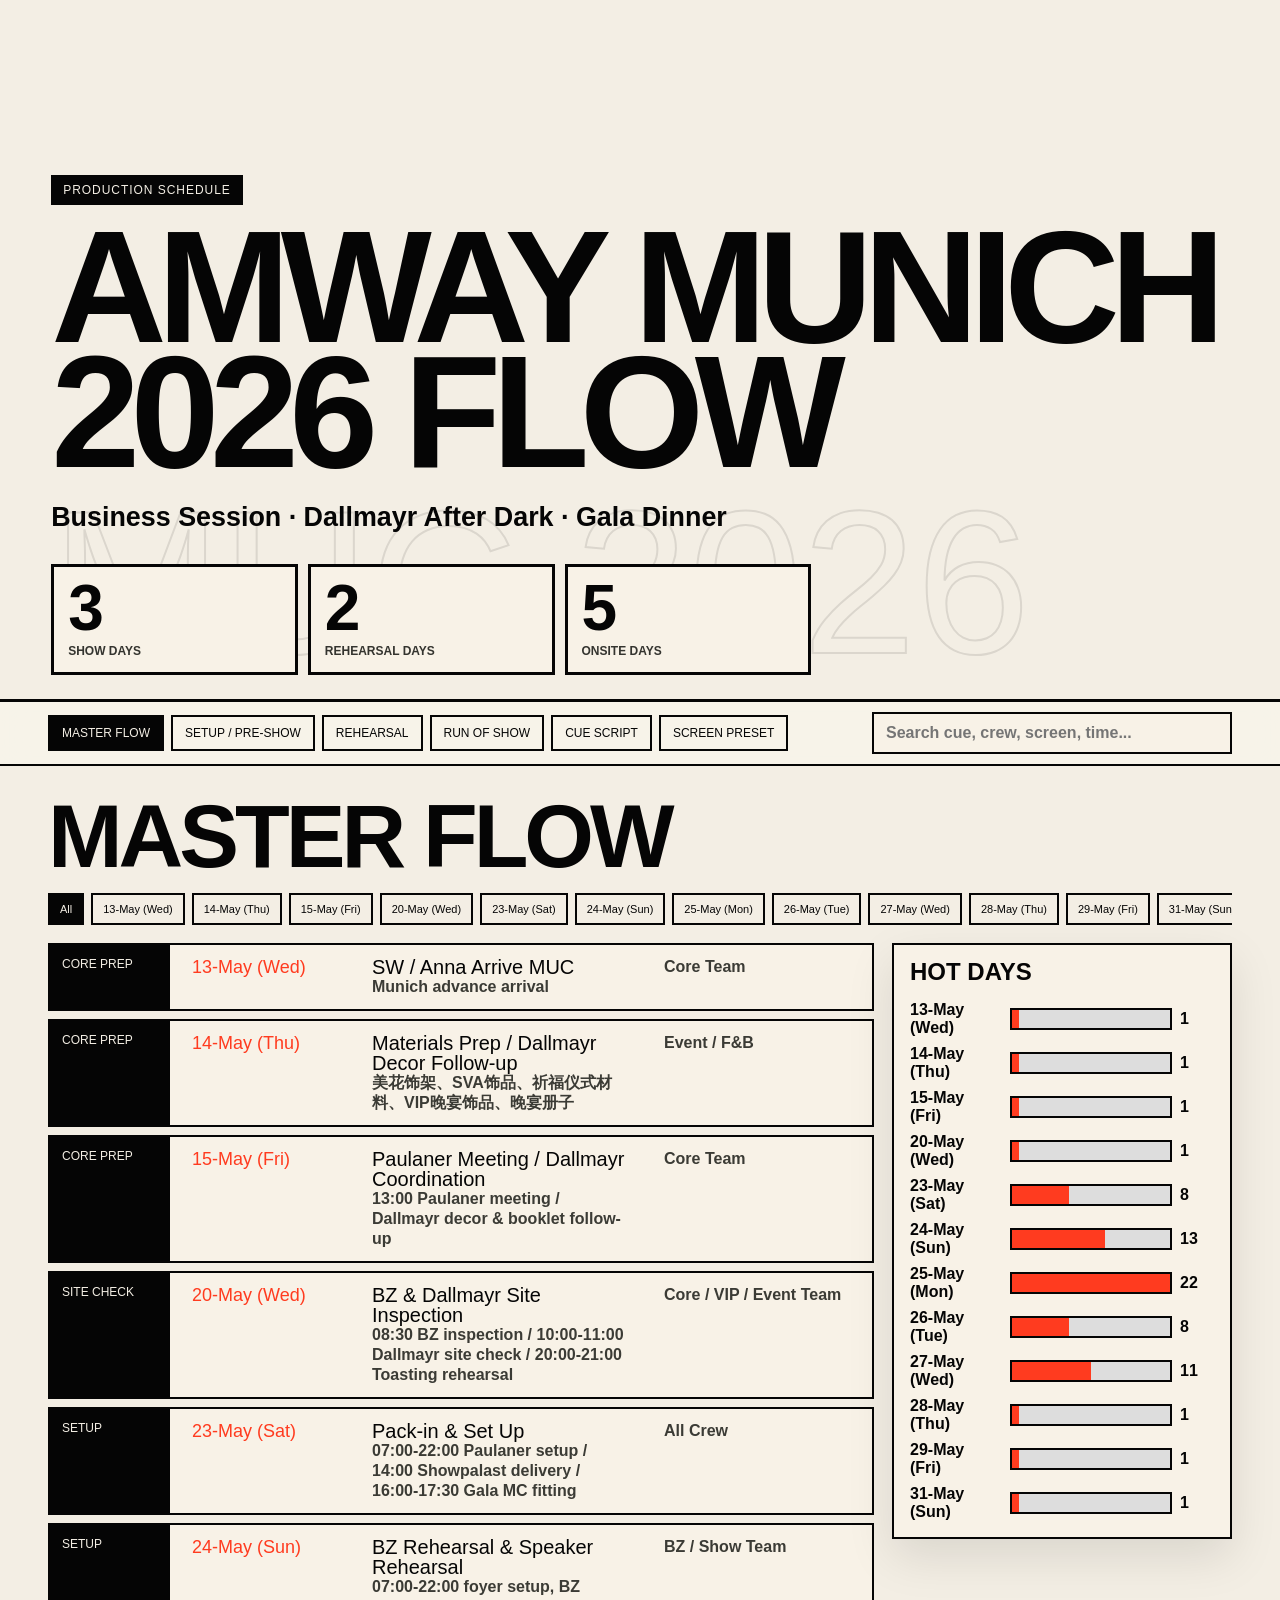
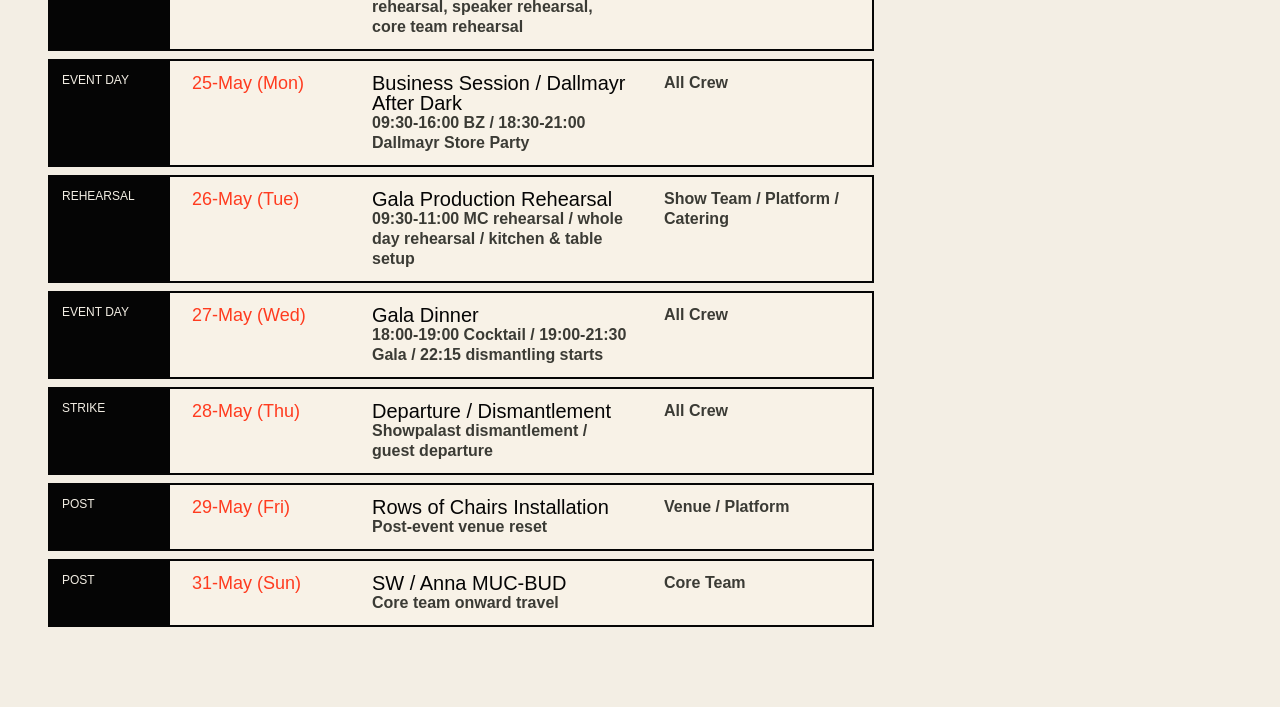
==== amway-munich-2026-flow/index.html @ 567523bf "Publish Amway Munich 2026 flow page" ====
<!doctype html>
<html lang="zh-CN">
<head>
  <meta charset="UTF-8" />
  <meta name="viewport" content="width=device-width, initial-scale=1.0" />
  <meta name="description" content="Amway Munich 2026 production flow interactive web page." />
  <title>Amway Munich 2026 | Production Flow</title>
  <style>
    :root {
      --black:#050505; --white:#f3eee4; --paper:#f8f2e7; --line:#050505;
      --acid:#c9ff1f; --red:#ff3b1f; --blue:#145cff; --cyan:#27c7ff; --orange:#e45c00;
      --green:#143d32; --grey:#34342f; --shadow:0 18px 44px rgba(5,5,5,.10);
    }
    *{box-sizing:border-box} html{scroll-behavior:smooth}
    body{margin:0;background:var(--white);color:var(--black);font-family:"Arial Black","Helvetica Neue",Arial,Helvetica,sans-serif;letter-spacing:0}
    button,input{font:inherit} button{cursor:pointer;color:inherit}
    .hero{min-height:78vh;padding:24px clamp(16px,4vw,56px);display:grid;align-items:end;background:var(--white);color:var(--black);position:relative;overflow:hidden;border-bottom:3px solid var(--black)}
    .hero:before{content:none}
    .hero:after{content:"MUC 2026";position:absolute;left:clamp(20px,4vw,58px);bottom:4vh;font-size:clamp(78px,16vw,220px);line-height:.78;color:transparent;-webkit-text-stroke:2px rgba(5,5,5,.10)}
    .hero-inner{position:relative;z-index:1;max-width:1380px;margin:0 auto;width:100%}
    .tag{display:inline-flex;background:var(--black);color:var(--white);padding:8px 12px;text-transform:uppercase;font-size:12px;letter-spacing:.08em}
    h1{margin:20px 0 16px;max-width:1280px;text-transform:uppercase;font-size:clamp(64px,12.5vw,172px);line-height:.78;letter-spacing:-.06em}
    .lead{max-width:820px;font-family:Arial,Helvetica,sans-serif;font-weight:900;font-size:clamp(17px,2.1vw,28px);line-height:1.12}
    .metric-grid{display:grid;grid-template-columns:repeat(3,minmax(0,1fr));gap:10px;margin-top:32px;max-width:760px}
    .metric{border:3px solid var(--black);padding:14px;background:var(--paper)}
    .metric b{display:block;color:var(--black);font-size:clamp(34px,5vw,64px);line-height:.86}
    .metric span{display:block;margin-top:8px;font-family:Arial,Helvetica,sans-serif;font-weight:900;font-size:12px;text-transform:uppercase;color:var(--grey)}
    .nav{position:sticky;top:0;z-index:10;background:rgba(247,244,234,.93);border-bottom:2px solid var(--black);backdrop-filter:blur(14px)}
    .nav-inner{max-width:1380px;margin:0 auto;padding:10px clamp(14px,4vw,48px);display:grid;grid-template-columns:1fr minmax(220px,360px);gap:12px;align-items:center}
    .tabs{display:flex;gap:7px;overflow-x:auto}.tab{border:2px solid var(--black);background:transparent;padding:9px 12px;text-transform:uppercase;font-size:12px;white-space:nowrap}.tab.active{background:var(--black);color:var(--white)}
    .search{border:2px solid var(--black);background:var(--paper);padding:10px 12px;width:100%;outline:0;font-family:Arial,Helvetica,sans-serif;font-weight:800}
    main{max-width:1380px;margin:0 auto;padding:34px clamp(14px,4vw,48px) 80px}
    .section{display:none;animation:rise .28s ease both}.section.active{display:block}@keyframes rise{from{opacity:0;transform:translateY(12px)}to{opacity:1;transform:none}}
    .section-head{display:block;margin-bottom:20px}
    h2{margin:0;text-transform:uppercase;font-size:clamp(42px,7vw,96px);line-height:.82;letter-spacing:-.045em}
    .note{font-family:Arial,Helvetica,sans-serif;font-weight:800;color:#35352f;line-height:1.28}
    .filters{display:flex;gap:7px;overflow-x:auto;margin:18px 0}.chip{border:2px solid var(--black);background:transparent;padding:8px 10px;font-size:11px;white-space:nowrap}.chip.active{background:var(--black);color:var(--white)}
    .split{display:grid;grid-template-columns:minmax(0,1fr) 340px;gap:18px;align-items:start}.panel{border:2px solid var(--black);background:var(--paper);box-shadow:var(--shadow);padding:16px}
    .timeline{display:grid;gap:8px}.master-row{display:grid;grid-template-columns:120px 170px minmax(0,1fr) 220px;gap:10px;align-items:stretch;border:2px solid var(--black);background:var(--paper)}
    .master-row>*{padding:12px}.type{background:var(--black);color:var(--white);text-transform:uppercase;font-size:12px}.date{font-size:18px;color:var(--red)}.title{font-size:20px;line-height:1}.body{font-family:Arial,Helvetica,sans-serif;font-weight:800;line-height:1.25;color:#3b3b35}
    .heat{display:grid;gap:8px}.heat h3,.panel h3{margin:0 0 10px;text-transform:uppercase;font-size:24px;line-height:.9}.heat-row{display:grid;grid-template-columns:92px 1fr 34px;gap:8px;align-items:center;font-family:Arial,Helvetica,sans-serif;font-weight:900}.track{height:22px;border:2px solid var(--black);background:#ddd}.fill{height:100%;background:var(--red)}.call-list{display:grid;gap:10px}.call-item{border:2px solid var(--black);background:var(--paper);padding:12px}.call-item b{display:block;color:var(--red);font-size:26px;line-height:.9}.call-item span{display:block;margin-top:6px;font-family:Arial,Helvetica,sans-serif;font-weight:900;color:#373731}
    .flow-table{border:2px solid var(--black);background:var(--paper)}.flow-row{display:grid;grid-template-columns:122px 136px 150px minmax(0,1fr) 220px;border-top:2px solid var(--black)}.flow-row:first-child{border-top:0}.flow-row>div{padding:11px;border-left:2px solid var(--black)}.flow-row>div:first-child{border-left:0}.flow-row .activity{font-size:18px;line-height:1}.flow-row .small{font-family:Arial,Helvetica,sans-serif;font-weight:800;font-size:13px;color:#3b3b35}.cat{background:#efe7d8;text-transform:uppercase;font-size:12px}
    .stream-board{display:grid;grid-template-columns:repeat(3,minmax(0,1fr));gap:14px}.stream-col{border:2px solid var(--black);background:var(--paper)}.stream-head{padding:16px;background:var(--black);color:var(--white)}.stream-head b{display:block;font-size:34px;line-height:.86;text-transform:uppercase}.stream-head span{display:inline-block;margin-top:8px;background:var(--white);color:var(--black);padding:5px 7px;font-size:11px}.run-item{padding:13px;border-top:2px solid var(--black);min-height:112px}.run-time{color:var(--red);font-size:20px}.run-title{font-size:18px;line-height:1;margin-top:4px}.run-note{font-family:Arial,Helvetica,sans-serif;font-weight:800;font-size:13px;margin-top:6px;color:#363630}.side-list{display:grid;gap:8px}.side-hit{background:var(--black);color:var(--white);padding:12px}.side-hit b{display:block;color:var(--white);font-size:18px}
    .cue-shell{display:grid;gap:18px}.cue-list{display:grid;gap:8px}.cue-line{display:grid;grid-template-columns:122px minmax(0,1.28fr) minmax(0,.9fr) minmax(0,1fr) 138px;gap:0;border:2px solid var(--black);background:var(--paper);min-height:98px}.cue-line>div{padding:12px 14px;border-left:2px solid var(--black)}.cue-line>div:first-child{border-left:0}.cue-line:hover{background:#fff8e8}.cue-time{font-size:24px;color:var(--red);line-height:1}.cue-program{font-size:22px;line-height:.96}.cue-tech{font-family:Arial,Helvetica,sans-serif;font-weight:900;font-size:15px;line-height:1.18;color:#333}.cue-chip{align-self:stretch;background:var(--black);color:var(--white);padding:10px 12px;font-size:14px;text-transform:uppercase;display:grid;align-items:center}.cue-feature{position:relative;min-height:360px;border:3px solid var(--black);background:var(--acid);overflow:hidden;padding:38px;margin-top:16px}.cue-feature:before{content:none}.cue-feature:after{content:"MUC 2026";position:absolute;left:28px;bottom:22px;font-size:clamp(82px,17vw,230px);line-height:.78;color:transparent;-webkit-text-stroke:2px rgba(255,255,255,.35)}.feature-badge{position:absolute;right:42px;top:40px;background:var(--black);color:var(--white);padding:16px 20px;font-size:20px;line-height:1.05;text-transform:uppercase;z-index:1}.feature-title{position:relative;z-index:1;max-width:780px;font-size:clamp(46px,7vw,96px);line-height:.84;text-transform:uppercase;letter-spacing:-.04em}.feature-meta{position:relative;z-index:1;margin-top:20px;display:grid;grid-template-columns:repeat(4,minmax(0,1fr));gap:8px;max-width:980px}.feature-cell{border:2px solid rgba(5,5,5,.7);background:rgba(248,242,231,.78);padding:12px;font-family:Arial,Helvetica,sans-serif;font-weight:900}.feature-cell b{display:block;font-family:Arial Black,Arial;font-size:12px;text-transform:uppercase;margin-bottom:4px}
    .screen-section{display:grid;gap:20px}.screen-layout{border:2px solid var(--black);background:var(--paper);padding:18px}.stage-map{display:grid;grid-template-columns:160px 1fr 160px;gap:14px;align-items:center}.screen-box{border:2px solid var(--black);min-height:72px;display:grid;place-items:center;text-align:center;padding:10px;font-size:15px;line-height:1;background:#e9edf2}.main-led{min-height:150px;background:#e7eef5;font-size:30px}.prompter{background:#fff2b6}.dsm-grid{display:grid;grid-template-columns:repeat(4,1fr);gap:8px;margin-top:14px}.preset-grid{display:grid;grid-template-columns:repeat(3,1fr);gap:14px}.preset-card{border:2px solid var(--black);background:var(--paper)}.preset-title{background:var(--black);color:var(--white);padding:10px;font-size:22px;text-transform:uppercase}.preset-sub{padding:9px;border-bottom:2px solid var(--black);font-family:Arial,Helvetica,sans-serif;font-weight:900}.preset-visual{padding:12px;display:grid;gap:8px}.visual-row{display:grid;grid-template-columns:1fr 1fr;gap:8px}.block{border:2px solid var(--black);min-height:62px;display:grid;place-items:center;text-align:center;padding:8px;font-size:14px}.kv{background:#10a7e8}.ppt{background:#d85a00;color:var(--white)}.video{background:#10a7e8;color:var(--black)}.pip{background:#b9ff2c}.timer{background:#31b44b;color:#fff}.notes{background:#ffc000}.screen-canvas{position:relative;aspect-ratio:16/9;border:2px solid var(--black);background:#b9ff2c;overflow:hidden;min-height:180px}.screen-canvas:before{content:"PIP BG";position:absolute;inset:0;display:grid;place-items:center;color:rgba(5,5,5,.28);font-size:42px}.screen-window{position:absolute;aspect-ratio:16/9;border:2px solid var(--black);display:grid;place-items:center;text-align:center;font-size:13px;padding:6px;z-index:1}.screen-window.left{left:8%;top:24%;width:38%}.screen-window.right{right:8%;top:24%;width:38%}.screen-window.center{left:31%;top:25%;width:38%}.dsm-mini-grid{display:grid;grid-template-columns:repeat(2,1fr);gap:8px}.dsm-mini{position:relative;aspect-ratio:16/9;border:2px solid var(--black);background:#f8f2e7;display:grid;place-items:center;text-align:center;padding:8px;font-size:13px}.dsm-mini .timer-bug{position:absolute;right:5px;top:5px;border:2px solid var(--black);background:#31b44b;color:#fff;padding:3px 5px;font-size:10px}.empty{border:2px dashed var(--black);padding:36px;text-align:center;font-family:Arial,Helvetica,sans-serif;font-weight:900}
    @media(max-width:1000px){.metric-grid,.section-head,.split,.stream-board,.preset-grid,.stage-map,.feature-meta{grid-template-columns:1fr}.nav-inner{grid-template-columns:1fr}.master-row,.flow-row,.cue-line{grid-template-columns:1fr}.master-row>*,.flow-row>div,.cue-line>div{border-left:0;border-top:2px solid var(--black)}.master-row>*:first-child,.flow-row>div:first-child,.cue-line>div:first-child{border-top:0}h1{font-size:clamp(50px,18vw,92px)}.cue-feature{min-height:520px;padding:24px}.feature-badge{position:relative;right:auto;top:auto;display:inline-block;margin-bottom:18px}}
  </style>
</head>
<body>
  <header class="hero"><div class="hero-inner"><div class="tag">Production Schedule</div><h1>Amway Munich 2026 Flow</h1><p class="lead">Business Session · Dallmayr After Dark · Gala Dinner</p><div class="metric-grid" id="metrics"></div></div></header>
  <nav class="nav"><div class="nav-inner"><div class="tabs" id="tabs"></div><input id="search" class="search" placeholder="Search cue, crew, screen, time..." /></div></nav>
  <main>
    <section id="master" class="section active"></section>
    <section id="setup" class="section"></section>
    <section id="rehearsal" class="section"></section>
    <section id="rundown" class="section"></section>
    <section id="cue" class="section"></section>
    <section id="screen" class="section"></section>
  </main>
  <script>
    const DATA = {"source": "Amway_Munich_2026_Event_Schedule.xlsx", "stats": {"masterDays": 12, "setupItems": 18, "rehearsalItems": 42, "rundownItems": 39, "cueItems": 54, "cueMinutes": 332, "timedCueItems": 13}, "dates": ["13-May (Wed)", "14-May (Thu)", "15-May (Fri)", "20-May (Wed)", "23-May (Sat)", "24-May (Sun)", "25-May (Mon)", "26-May (Tue)", "27-May (Wed)", "28-May (Thu)", "29-May (Fri)", "31-May (Sun)"], "dayLoad": {"13-May (Wed)": {"setup": 0, "rehearsal": 0, "master": 1, "total": 1}, "14-May (Thu)": {"setup": 0, "rehearsal": 0, "master": 1, "total": 1}, "15-May (Fri)": {"setup": 0, "rehearsal": 0, "master": 1, "total": 1}, "20-May (Wed)": {"setup": 0, "rehearsal": 0, "master": 1, "total": 1}, "23-May (Sat)": {"setup": 2, "rehearsal": 5, "master": 1, "total": 8}, "24-May (Sun)": {"setup": 3, "rehearsal": 9, "master": 1, "total": 13}, "25-May (Mon)": {"setup": 8, "rehearsal": 13, "master": 1, "total": 22}, "26-May (Tue)": {"setup": 1, "rehearsal": 6, "master": 1, "total": 8}, "27-May (Wed)": {"setup": 4, "rehearsal": 6, "master": 1, "total": 11}, "28-May (Thu)": {"setup": 0, "rehearsal": 0, "master": 1, "total": 1}, "29-May (Fri)": {"setup": 0, "rehearsal": 0, "master": 1, "total": 1}, "31-May (Sun)": {"setup": 0, "rehearsal": 0, "master": 1, "total": 1}}, "crewCounts": [["Show Team", 32], ["MC", 11], ["AV", 8], ["Show Caller", 8], ["All Crew", 7], ["Venue", 6], ["AVL", 6], ["Catering", 5], ["Speaker", 5], ["Video", 5], ["LX", 5], ["Core Team", 4]], "master": [{"Master Show Dates": "Core Prep", "日期 (Date)": "13-May (Wed)", "场次/任务 (Event)": "SW / Anna Arrive MUC", "团队 (Crew)": "Core Team", "场务及时间窗备注 (Ops / Time Notes)": "Munich advance arrival"}, {"Master Show Dates": "Core Prep", "日期 (Date)": "14-May (Thu)", "场次/任务 (Event)": "Materials Prep / Dallmayr Decor Follow-up", "团队 (Crew)": "Event / F&B", "场务及时间窗备注 (Ops / Time Notes)": "美花饰架、SVA饰品、祈福仪式材料、VIP晚宴饰品、晚宴册子"}, {"Master Show Dates": "Core Prep", "日期 (Date)": "15-May (Fri)", "场次/任务 (Event)": "Paulaner Meeting / Dallmayr Coordination", "团队 (Crew)": "Core Team", "场务及时间窗备注 (Ops / Time Notes)": "13:00 Paulaner meeting / Dallmayr decor & booklet follow-up"}, {"Master Show Dates": "Site Check", "日期 (Date)": "20-May (Wed)", "场次/任务 (Event)": "BZ & Dallmayr Site Inspection", "团队 (Crew)": "Core / VIP / Event Team", "场务及时间窗备注 (Ops / Time Notes)": "08:30 BZ inspection / 10:00-11:00 Dallmayr site check / 20:00-21:00 Toasting rehearsal"}, {"Master Show Dates": "Setup", "日期 (Date)": "23-May (Sat)", "场次/任务 (Event)": "Pack-in & Set Up", "团队 (Crew)": "All Crew", "场务及时间窗备注 (Ops / Time Notes)": "07:00-22:00 Paulaner setup / 14:00 Showpalast delivery / 16:00-17:30 Gala MC fitting"}, {"Master Show Dates": "Setup", "日期 (Date)": "24-May (Sun)", "场次/任务 (Event)": "BZ Rehearsal & Speaker Rehearsal", "团队 (Crew)": "BZ / Show Team", "场务及时间窗备注 (Ops / Time Notes)": "07:00-22:00 foyer setup, BZ rehearsal, speaker rehearsal, core team rehearsal"}, {"Master Show Dates": "Event Day", "日期 (Date)": "25-May (Mon)", "场次/任务 (Event)": "Business Session / Dallmayr After Dark", "团队 (Crew)": "All Crew", "场务及时间窗备注 (Ops / Time Notes)": "09:30-16:00 BZ / 18:30-21:00 Dallmayr Store Party"}, {"Master Show Dates": "Rehearsal", "日期 (Date)": "26-May (Tue)", "场次/任务 (Event)": "Gala Production Rehearsal", "团队 (Crew)": "Show Team / Platform / Catering", "场务及时间窗备注 (Ops / Time Notes)": "09:30-11:00 MC rehearsal / whole day rehearsal / kitchen & table setup"}, {"Master Show Dates": "Event Day", "日期 (Date)": "27-May (Wed)", "场次/任务 (Event)": "Gala Dinner", "团队 (Crew)": "All Crew", "场务及时间窗备注 (Ops / Time Notes)": "18:00-19:00 Cocktail / 19:00-21:30 Gala / 22:15 dismantling starts"}, {"Master Show Dates": "Strike", "日期 (Date)": "28-May (Thu)", "场次/任务 (Event)": "Departure / Dismantlement", "团队 (Crew)": "All Crew", "场务及时间窗备注 (Ops / Time Notes)": "Showpalast dismantlement / guest departure"}, {"Master Show Dates": "Post", "日期 (Date)": "29-May (Fri)", "场次/任务 (Event)": "Rows of Chairs Installation", "团队 (Crew)": "Venue / Platform", "场务及时间窗备注 (Ops / Time Notes)": "Post-event venue reset"}, {"Master Show Dates": "Post", "日期 (Date)": "31-May (Sun)", "场次/任务 (Event)": "SW / Anna MUC-BUD", "团队 (Crew)": "Core Team", "场务及时间窗备注 (Ops / Time Notes)": "Core team onward travel"}], "setup": [{"日期 (Date)": "23-May (Sat)", "时间 (Time)": "07:00-22:00", "分类 (Category)": "Install", "任务/里程碑 (Activity/Milestone)": "[BIZ] Paulaner pack-in / room & foyer setup", "涉及团队 (Crew/Target)": "Venue / Production", "备注 (Notes)": "Amway material delivery 09:00"}, {"日期 (Date)": "24-May (Sun)", "时间 (Time)": "AM", "分类 (Category)": "Tech rehearsal", "任务/里程碑 (Activity/Milestone)": "[BIZ] Business Session technical run", "涉及团队 (Crew/Target)": "AV / Show Team", "备注 (Notes)": ""}, {"日期 (Date)": "24-May (Sun)", "时间 (Time)": "15:30-21:00", "分类 (Category)": "Rehearsal", "任务/里程碑 (Activity/Milestone)": "[BIZ] Speaker rehearsal", "涉及团队 (Crew/Target)": "Speakers / MC", "备注 (Notes)": ""}, {"日期 (Date)": "24-May (Sun)", "时间 (Time)": "21:00-22:00", "分类 (Category)": "Rehearsal", "任务/里程碑 (Activity/Milestone)": "[BIZ] Amway core team rehearsal", "涉及团队 (Crew/Target)": "Core Team", "备注 (Notes)": "60 pax"}, {"日期 (Date)": "25-May (Mon)", "时间 (Time)": "07:00-08:00", "分类 (Category)": "Tech rehearsal", "任务/里程碑 (Activity/Milestone)": "[BIZ] Final technical rehearsal", "涉及团队 (Crew/Target)": "AV / Show Team", "备注 (Notes)": ""}, {"日期 (Date)": "25-May (Mon)", "时间 (Time)": "08:30-09:30", "分类 (Category)": "Onsite", "任务/里程碑 (Activity/Milestone)": "[BIZ] Guest arrival / check-in", "涉及团队 (Crew/Target)": "FOH / Transpo", "备注 (Notes)": ""}, {"日期 (Date)": "25-May (Mon)", "时间 (Time)": "09:30-16:00", "分类 (Category)": "Onsite", "任务/里程碑 (Activity/Milestone)": "[BIZ] Business Session / Beer Garden lunch / Breakout", "涉及团队 (Crew/Target)": "All Crew", "备注 (Notes)": "Main activity window"}, {"日期 (Date)": "25-May (Mon)", "时间 (Time)": "16:30", "分类 (Category)": "Turnaround", "任务/里程碑 (Activity/Milestone)": "[BIZ] Dismantlement", "涉及团队 (Crew/Target)": "Ops / Stage Tech", "备注 (Notes)": ""}, {"日期 (Date)": "25-May (Mon)", "时间 (Time)": "12:00-17:00", "分类 (Category)": "Install", "任务/里程碑 (Activity/Milestone)": "[DALLMAYR] Venue setup / AVL / decor / catering preparation", "涉及团队 (Crew/Target)": "Venue / AVL / Decor / Catering", "备注 (Notes)": "Condensed from ops rundown"}, {"日期 (Date)": "25-May (Mon)", "时间 (Time)": "18:00-18:20", "分类 (Category)": "Rehearsal", "任务/里程碑 (Activity/Milestone)": "[DALLMAYR] Speaker rehearsal / stage check", "涉及团队 (Crew/Target)": "Speaker / Stage / AVL", "备注 (Notes)": "If needed"}, {"日期 (Date)": "25-May (Mon)", "时间 (Time)": "18:30-21:00", "分类 (Category)": "Onsite", "任务/里程碑 (Activity/Milestone)": "[DALLMAYR] After Dark guest activity", "涉及团队 (Crew/Target)": "Guests / FOH / Entertainment / Catering", "备注 (Notes)": "Opening, speeches, food, interactions"}, {"日期 (Date)": "25-May (Mon)", "时间 (Time)": "21:00-23:00", "分类 (Category)": "Turnaround", "任务/里程碑 (Activity/Milestone)": "[DALLMAYR] Dismantling / cleaning", "涉及团队 (Crew/Target)": "AVL / Decoration / Venue", "备注 (Notes)": ""}, {"日期 (Date)": "23-May (Sat)", "时间 (Time)": "14:00-17:30", "分类 (Category)": "Install", "任务/里程碑 (Activity/Milestone)": "[GALA] Showpalast delivery / site check / MC fitting", "涉及团队 (Crew/Target)": "Gala / Venue / Costume", "备注 (Notes)": "Backstage entrance"}, {"日期 (Date)": "26-May (Tue)", "时间 (Time)": "09:30-21:00", "分类 (Category)": "Rehearsal", "任务/里程碑 (Activity/Milestone)": "[GALA] Production rehearsal day", "涉及团队 (Crew/Target)": "Show Team / MC / Camera", "备注 (Notes)": "MC rehearsal, Beauty Cam, show rehearsal"}, {"日期 (Date)": "27-May (Wed)", "时间 (Time)": "09:30-14:30", "分类 (Category)": "Rehearsal", "任务/里程碑 (Activity/Milestone)": "[GALA] Full rehearsal / general rehearsal", "涉及团队 (Crew/Target)": "Show Team / Platform", "备注 (Notes)": "Includes toasting rehearsal"}, {"日期 (Date)": "27-May (Wed)", "时间 (Time)": "15:30-18:00", "分类 (Category)": "Onsite", "任务/里程碑 (Activity/Milestone)": "[GALA] Crew arrival / final preparation / crew meal", "涉及团队 (Crew/Target)": "All Crew / Catering", "备注 (Notes)": ""}, {"日期 (Date)": "27-May (Wed)", "时间 (Time)": "18:00-21:30", "分类 (Category)": "Onsite", "任务/里程碑 (Activity/Milestone)": "[GALA] Gala Dinner", "涉及团队 (Crew/Target)": "All Crew", "备注 (Notes)": "Cocktail reception + dinner + main show"}, {"日期 (Date)": "27-May (Wed)", "时间 (Time)": "22:15", "分类 (Category)": "Turnaround", "任务/里程碑 (Activity/Milestone)": "[GALA] Start of dismantling", "涉及团队 (Crew/Target)": "Venue / Platform / AVL", "备注 (Notes)": ""}], "rehearsal": [{"日期 (Date)": "", "时间 (Time)": "", "批次 (Wave/Phase)": "BIZ / PAULANER - TECH CHECK & REHEARSAL", "任务/环节 (Rehearsal Activity)": "", "团队 (Crew)": "", "备注 (Notes & AC Control)": ""}, {"日期 (Date)": "23-May (Sat)", "时间 (Time)": "09:00-12:00", "批次 (Wave/Phase)": "BIZ Setup", "任务/环节 (Rehearsal Activity)": "Room technical setup ready for rehearsal", "团队 (Crew)": "AV / Lighting / Audio / Video", "备注 (Notes & AC Control)": "Pre-light, PA line check, screen signal path, FOH position"}, {"日期 (Date)": "23-May (Sat)", "时间 (Time)": "13:00-15:00", "批次 (Wave/Phase)": "BIZ Tech Check", "任务/环节 (Rehearsal Activity)": "Video / PPT / playback ingest & screen test", "团队 (Crew)": "Video / PPT / IT", "备注 (Notes & AC Control)": "Main screen, side screen, confidence monitor, playback machine"}, {"日期 (Date)": "23-May (Sat)", "时间 (Time)": "15:00-16:30", "批次 (Wave/Phase)": "BIZ Tech Check", "任务/环节 (Rehearsal Activity)": "Audio / mic / translation / comms check", "团队 (Crew)": "Audio / Interpreter / Show Caller", "备注 (Notes & AC Control)": "HH, podium, lav/back-up mic routing; interpreter feed if needed"}, {"日期 (Date)": "23-May (Sat)", "时间 (Time)": "16:30-18:00", "批次 (Wave/Phase)": "BIZ Tech Check", "任务/环节 (Rehearsal Activity)": "Camera / livefeed / DSM / recording check", "团队 (Crew)": "Camera / Vision / DSM", "备注 (Notes & AC Control)": "Camera positions, livefeed delay, DSM / timer / notes check"}, {"日期 (Date)": "23-May (Sat)", "时间 (Time)": "18:00-20:00", "批次 (Wave/Phase)": "BIZ Cue Prep", "任务/环节 (Rehearsal Activity)": "Lighting, audio and video cue pre-programming", "团队 (Crew)": "Show Caller / AV / LX / Audio", "备注 (Notes & AC Control)": "Target: 24 May can start content cue-to-cue without rebuilding tech"}, {"日期 (Date)": "24-May (Sun)", "时间 (Time)": "12:00-13:00", "批次 (Wave/Phase)": "BIZ Content Test", "任务/环节 (Rehearsal Activity)": "SCO Team - Content Test I", "团队 (Crew)": "SCO / Content / AV", "备注 (Notes & AC Control)": ""}, {"日期 (Date)": "24-May (Sun)", "时间 (Time)": "15:30-16:00", "批次 (Wave/Phase)": "BIZ Content Test", "任务/环节 (Rehearsal Activity)": "OCE Team - SVA Content Test", "团队 (Crew)": "OCE / SVA / AV", "备注 (Notes & AC Control)": ""}, {"日期 (Date)": "24-May (Sun)", "时间 (Time)": "15:30-16:30", "批次 (Wave/Phase)": "BIZ Content Test", "任务/环节 (Rehearsal Activity)": "SCO Team - Host Speech Test II", "团队 (Crew)": "SCO / Host / AV", "备注 (Notes & AC Control)": ""}, {"日期 (Date)": "24-May (Sun)", "时间 (Time)": "16:30-17:00", "批次 (Wave/Phase)": "BIZ Speaker Rehearsal", "任务/环节 (Rehearsal Activity)": "Host speech - Frances", "团队 (Crew)": "Frances / MC / Show Caller", "备注 (Notes & AC Control)": ""}, {"日期 (Date)": "24-May (Sun)", "时间 (Time)": "17:00-17:15", "批次 (Wave/Phase)": "BIZ Speaker Rehearsal", "任务/环节 (Rehearsal Activity)": "PM Session 1 - Johnson Han", "团队 (Crew)": "Speaker / MC / Show Caller", "备注 (Notes & AC Control)": ""}, {"日期 (Date)": "24-May (Sun)", "时间 (Time)": "17:15-17:30", "批次 (Wave/Phase)": "BIZ Speaker Rehearsal", "任务/环节 (Rehearsal Activity)": "PM Session 2 - Prof. Chen", "团队 (Crew)": "Speaker / MC / Show Caller", "备注 (Notes & AC Control)": ""}, {"日期 (Date)": "24-May (Sun)", "时间 (Time)": "17:30-18:00", "批次 (Wave/Phase)": "BIZ Panel Rehearsal", "任务/环节 (Rehearsal Activity)": "Panel 1 - Jeff + 黄高伟、蒋兰兰", "团队 (Crew)": "Panel 1 / Moderator / Show Caller", "备注 (Notes & AC Control)": "Dinner after rehearsal"}, {"日期 (Date)": "24-May (Sun)", "时间 (Time)": "20:30-21:00", "批次 (Wave/Phase)": "BIZ Panel Rehearsal", "任务/环节 (Rehearsal Activity)": "Panel 2 - Jenny + 张弘、施华娟", "团队 (Crew)": "Panel 2 / Moderator / Show Caller", "备注 (Notes & AC Control)": "Speakers arrive after dinner"}, {"日期 (Date)": "24-May (Sun)", "时间 (Time)": "21:00-22:00", "批次 (Wave/Phase)": "BIZ Toasting Rehearsal", "任务/环节 (Rehearsal Activity)": "Toasting Rehearsal - Amway staff x45", "团队 (Crew)": "Amway Staff / Photo Team / Stage", "备注 (Notes & AC Control)": "+ 摄影组"}, {"日期 (Date)": "25-May (Mon)", "时间 (Time)": "07:30-08:30", "批次 (Wave/Phase)": "BIZ Full Rehearsal", "任务/环节 (Rehearsal Activity)": "BZ full rehearsal", "团队 (Crew)": "All BZ Show Team", "备注 (Notes & AC Control)": ""}, {"日期 (Date)": "25-May (Mon)", "时间 (Time)": "08:30-08:45", "批次 (Wave/Phase)": "BIZ Final Check", "任务/环节 (Rehearsal Activity)": "SCO Team - Host Speech Test III", "团队 (Crew)": "SCO / Host / AV", "备注 (Notes & AC Control)": ""}, {"日期 (Date)": "", "时间 (Time)": "", "批次 (Wave/Phase)": "DALLMAYR AFTER DARK - REHEARSAL & STAGE CHECK", "任务/环节 (Rehearsal Activity)": "", "团队 (Crew)": "", "备注 (Notes & AC Control)": ""}, {"日期 (Date)": "25-May (Mon)", "时间 (Time)": "18:00-18:20", "批次 (Wave/Phase)": "Dallmayr Rehearsal", "任务/环节 (Rehearsal Activity)": "Speaker rehearsal / stage check", "团队 (Crew)": "Speaker / MC / AVL", "备注 (Notes & AC Control)": "If needed"}, {"日期 (Date)": "25-May (Mon)", "时间 (Time)": "18:00-18:20", "批次 (Wave/Phase)": "Dallmayr Artist Prep", "任务/环节 (Rehearsal Activity)": "Walking Act and Duo Stieglmeier arrival / preparation", "团队 (Crew)": "Entertainment / Stage", "备注 (Notes & AC Control)": "Back office + stage readiness"}, {"日期 (Date)": "25-May (Mon)", "时间 (Time)": "18:30-19:00", "批次 (Wave/Phase)": "Dallmayr Warm-up", "任务/环节 (Rehearsal Activity)": "Duo Stieglmeier warm-up performance on stage", "团队 (Crew)": "Entertainment / Stage", "备注 (Notes & AC Control)": "Before formal opening"}, {"日期 (Date)": "25-May (Mon)", "时间 (Time)": "18:45-18:50", "批次 (Wave/Phase)": "Dallmayr MC Check", "任务/环节 (Rehearsal Activity)": "MC welcome announcement warm-up", "团队 (Crew)": "MC / Show Caller", "备注 (Notes & AC Control)": ""}, {"日期 (Date)": "25-May (Mon)", "时间 (Time)": "19:00-19:15", "批次 (Wave/Phase)": "Dallmayr Opening Cue", "任务/环节 (Rehearsal Activity)": "Opening music, MC, CEO/SVA welcome speech cues", "团队 (Crew)": "MC / Speaker / AVL", "备注 (Notes & AC Control)": "Food stop serving during speeches"}, {"日期 (Date)": "", "时间 (Time)": "", "批次 (Wave/Phase)": "GALA / SHOWPALAST - TECH & SHOW REHEARSAL", "任务/环节 (Rehearsal Activity)": "", "团队 (Crew)": "", "备注 (Notes & AC Control)": ""}, {"日期 (Date)": "25-May (Mon)", "时间 (Time)": "13:00-15:00", "批次 (Wave/Phase)": "Gala Tech Prep", "任务/环节 (Rehearsal Activity)": "Aerial act technical preparations", "团队 (Crew)": "Artist / Rigger / PRG", "备注 (Notes & AC Control)": ""}, {"日期 (Date)": "25-May (Mon)", "时间 (Time)": "15:00-16:30", "批次 (Wave/Phase)": "Gala Production Meeting", "任务/环节 (Rehearsal Activity)": "Showrun & production meeting", "团队 (Crew)": "All technical departments", "备注 (Notes & AC Control)": "Uniplan, show calling team, artist manager"}, {"日期 (Date)": "25-May (Mon)", "时间 (Time)": "16:30-18:30", "批次 (Wave/Phase)": "Gala Tech Run", "任务/环节 (Rehearsal Activity)": "Technical run-through / cue-by-cue check", "团队 (Crew)": "Video / Sound / Light / CAM", "备注 (Notes & AC Control)": "Content, displays, stream setup, props, backline, risers"}, {"日期 (Date)": "25-May (Mon)", "时间 (Time)": "18:30-19:30", "批次 (Wave/Phase)": "Gala Kinetics", "任务/环节 (Rehearsal Activity)": "Kinetics & Sniffer preparations / rehearsals", "团队 (Crew)": "Kinetics / Video / LX", "备注 (Notes & AC Control)": ""}, {"日期 (Date)": "25-May (Mon)", "时间 (Time)": "20:30-21:30", "批次 (Wave/Phase)": "Gala Tech Rehearsal", "任务/环节 (Rehearsal Activity)": "Technical Sniffer rehearsal + Choreo check", "团队 (Crew)": "Show Team / Kinetics", "备注 (Notes & AC Control)": ""}, {"日期 (Date)": "25-May (Mon)", "时间 (Time)": "21:30-TBA", "批次 (Wave/Phase)": "Gala Programming", "任务/环节 (Rehearsal Activity)": "Light / media server / sound programming", "团队 (Crew)": "LX / Media Server / Audio", "备注 (Notes & AC Control)": "Includes mic checks"}, {"日期 (Date)": "26-May (Tue)", "时间 (Time)": "10:00-11:30", "批次 (Wave/Phase)": "Gala Rehearsal", "任务/环节 (Rehearsal Activity)": "Moderation & Toast staging / main show intro", "团队 (Crew)": "MC / Show Team", "备注 (Notes & AC Control)": ""}, {"日期 (Date)": "26-May (Tue)", "时间 (Time)": "11:30-12:30", "批次 (Wave/Phase)": "Gala Soundcheck", "任务/环节 (Rehearsal Activity)": "Twiolins, piano, choir and Robeat soundcheck", "团队 (Crew)": "Artists / Sound", "备注 (Notes & AC Control)": ""}, {"日期 (Date)": "26-May (Tue)", "时间 (Time)": "12:30-14:15", "批次 (Wave/Phase)": "Gala Rehearsal", "任务/环节 (Rehearsal Activity)": "Schwanenlied / Jenkins / Aerial bike act", "团队 (Crew)": "Artists / Dancers / Rigger", "备注 (Notes & AC Control)": ""}, {"日期 (Date)": "26-May (Tue)", "时间 (Time)": "14:15-14:45", "批次 (Wave/Phase)": "Gala Camera Rehearsal", "任务/环节 (Rehearsal Activity)": "Beauty Cam rehearsal", "团队 (Crew)": "Camera / Show Team", "备注 (Notes & AC Control)": ""}, {"日期 (Date)": "26-May (Tue)", "时间 (Time)": "14:45-19:30", "批次 (Wave/Phase)": "Gala Rehearsal", "任务/环节 (Rehearsal Activity)": "Main show music / dance / staging blocks", "团队 (Crew)": "All Show Team", "备注 (Notes & AC Control)": "Hunting theme, circle show, Bohemian Rhapsody, This Is Me"}, {"日期 (Date)": "26-May (Tue)", "时间 (Time)": "20:00-21:00", "批次 (Wave/Phase)": "Gala Rehearsal", "任务/环节 (Rehearsal Activity)": "Butterflies with artists and moderation", "团队 (Crew)": "Artists / MC / Sniffer / Choir", "备注 (Notes & AC Control)": ""}, {"日期 (Date)": "27-May (Wed)", "时间 (Time)": "09:30-11:30", "批次 (Wave/Phase)": "Gala Soundcheck", "任务/环节 (Rehearsal Activity)": "Dinner show acts soundcheck / Sniffer preparation", "团队 (Crew)": "Artists / Sound / LX", "备注 (Notes & AC Control)": ""}, {"日期 (Date)": "27-May (Wed)", "时间 (Time)": "11:30-12:45", "批次 (Wave/Phase)": "Gala Rehearsal", "任务/环节 (Rehearsal Activity)": "Opening show / entrance / toasting / bows", "团队 (Crew)": "All Show Team / Dallmayr Waitresses", "备注 (Notes & AC Control)": ""}, {"日期 (Date)": "27-May (Wed)", "时间 (Time)": "12:45-14:30", "批次 (Wave/Phase)": "Gala General Rehearsal", "任务/环节 (Rehearsal Activity)": "General rehearsal main show", "团队 (Crew)": "All Show Team", "备注 (Notes & AC Control)": ""}, {"日期 (Date)": "27-May (Wed)", "时间 (Time)": "14:30-15:30", "批次 (Wave/Phase)": "Gala Rehearsal", "任务/环节 (Rehearsal Activity)": "Dinner show run-through", "团队 (Crew)": "All Show Team / Catering", "备注 (Notes & AC Control)": ""}, {"日期 (Date)": "27-May (Wed)", "时间 (Time)": "16:00-17:00", "批次 (Wave/Phase)": "Gala Amway Rehearsal", "任务/环节 (Rehearsal Activity)": "Amway staff rehearsal / announcements / cameras", "团队 (Crew)": "Amway Staff / Happy Girls / Translators", "备注 (Notes & AC Control)": ""}, {"日期 (Date)": "27-May (Wed)", "时间 (Time)": "17:15-17:45", "批次 (Wave/Phase)": "Gala Final Tech Check", "任务/环节 (Rehearsal Activity)": "Sniffer preparation + light and video check", "团队 (Crew)": "Video / LX / Kinetics", "备注 (Notes & AC Control)": ""}], "rundown": [{"模块 (Stream)": "", "时间 (Time)": "", "事项/环节 (Run of Show)": "BIZ", "涉及团队 (Crew/Target)": "", "备注 (Notes)": "", "Stream Date": "Flow"}, {"模块 (Stream)": "Biz", "时间 (Time)": "09:30 - 09:32", "事项/环节 (Run of Show)": "启幕影片", "涉及团队 (Crew/Target)": "Show Team", "备注 (Notes)": "2 min", "Stream Date": "25 May · Paulaner"}, {"模块 (Stream)": "Biz", "时间 (Time)": "09:32 - 09:35", "事项/环节 (Run of Show)": "主持人开场及介绍嘉宾", "涉及团队 (Crew/Target)": "MC", "备注 (Notes)": "3 min", "Stream Date": "25 May · Paulaner"}, {"模块 (Stream)": "Biz", "时间 (Time)": "09:35 - 09:50", "事项/环节 (Run of Show)": "主旨报告", "涉及团队 (Crew/Target)": "余总", "备注 (Notes)": "15 min", "Stream Date": "25 May · Paulaner"}, {"模块 (Stream)": "Biz", "时间 (Time)": "09:50 - 09:58", "事项/环节 (Run of Show)": "美花社群影片", "涉及团队 (Crew/Target)": "Show Team", "备注 (Notes)": "8 min", "Stream Date": "25 May · Paulaner"}, {"模块 (Stream)": "Biz", "时间 (Time)": "09:58 - 10:43", "事项/环节 (Run of Show)": "专题一：社群的力量-美花社群模式如何进人、留人和发展人？", "涉及团队 (Crew/Target)": "聂总+黄高伟，蒋兰兰", "备注 (Notes)": "45 min", "Stream Date": "25 May · Paulaner"}, {"模块 (Stream)": "Biz", "时间 (Time)": "10:43 - 10:45", "事项/环节 (Run of Show)": "研讨会宣传影片(PY25/26 D/I Lisbon)", "涉及团队 (Crew/Target)": "Show Team", "备注 (Notes)": "2 min", "Stream Date": "25 May · Paulaner"}, {"模块 (Stream)": "Biz", "时间 (Time)": "10:45 - 11:30", "事项/环节 (Run of Show)": "专题二：解决方案的力量-全面美好生活解决方案融入社群", "涉及团队 (Crew/Target)": "翟总+张弘，施华娟", "备注 (Notes)": "45 min", "Stream Date": "25 May · Paulaner"}, {"模块 (Stream)": "Biz", "时间 (Time)": "11:30 - 11:45", "事项/环节 (Run of Show)": "史提夫主席演讲 （同传）", "涉及团队 (Crew/Target)": "史提夫主席", "备注 (Notes)": "15 min", "Stream Date": "25 May · Paulaner"}, {"模块 (Stream)": "Biz", "时间 (Time)": "11:45 - 11:55", "事项/环节 (Run of Show)": "啤酒节开桶祝酒仪式", "涉及团队 (Crew/Target)": "前排嘉宾上台", "备注 (Notes)": "10 min", "Stream Date": "25 May · Paulaner"}, {"模块 (Stream)": "Biz", "时间 (Time)": "11:55 - 12:00", "事项/环节 (Run of Show)": "主持人结束语", "涉及团队 (Crew/Target)": "Show Team", "备注 (Notes)": "5 min", "Stream Date": "25 May · Paulaner"}, {"模块 (Stream)": "Biz", "时间 (Time)": "12:00 - 13:30", "事项/环节 (Run of Show)": "啤酒花园午餐", "涉及团队 (Crew/Target)": "Show Team", "备注 (Notes)": "90 min", "Stream Date": "25 May · Paulaner"}, {"模块 (Stream)": "Biz", "时间 (Time)": "13:30 - 14:15", "事项/环节 (Run of Show)": "抗衰平台-专题讲座", "涉及团队 (Crew/Target)": "Johnson Han", "备注 (Notes)": "45 min", "Stream Date": "25 May · Paulaner"}, {"模块 (Stream)": "Biz", "时间 (Time)": "14:15 - 15:30", "事项/环节 (Run of Show)": "德国历史及艺术讲座", "涉及团队 (Crew/Target)": "德国慕尼黑大学艺术史博士 / 陈钢林", "备注 (Notes)": "75 min", "Stream Date": "25 May · Paulaner"}, {"模块 (Stream)": "后勤 (Logistics)", "时间 (Time)": "15:30 - 16:00", "事项/环节 (Run of Show)": "Group check out / BZ close", "涉及团队 (Crew/Target)": "Guests / Transpo", "备注 (Notes)": "Source: master schedule", "Stream Date": "Logistics"}, {"模块 (Stream)": "", "时间 (Time)": "", "事项/环节 (Run of Show)": "DALLMAYR", "涉及团队 (Crew/Target)": "", "备注 (Notes)": "", "Stream Date": "Flow"}, {"模块 (Stream)": "Dallmayr", "时间 (Time)": "18:30 - 19:00", "事项/环节 (Run of Show)": "客人陆续抵达 Guest Arrival", "涉及团队 (Crew/Target)": "Show Team", "备注 (Notes)": "30 min", "Stream Date": "25 May · Dallmayr After Dark"}, {"模块 (Stream)": "Dallmayr", "时间 (Time)": "18:50 - 19:00", "事项/环节 (Run of Show)": "SVA Arrive & Mingle & Photo moments", "涉及团队 (Crew/Target)": "Show Team", "备注 (Notes)": "10 min", "Stream Date": "25 May · Dallmayr After Dark"}, {"模块 (Stream)": "Dallmayr", "时间 (Time)": "19:00 - 19:03", "事项/环节 (Run of Show)": "开场演出 Opening music performance", "涉及团队 (Crew/Target)": "Show Team", "备注 (Notes)": "3 min", "Stream Date": "25 May · Dallmayr After Dark"}, {"模块 (Stream)": "Dallmayr", "时间 (Time)": "19:03 - 19:05", "事项/环节 (Run of Show)": "开场 MC openning", "涉及团队 (Crew/Target)": "Karen Tian", "备注 (Notes)": "2 min", "Stream Date": "25 May · Dallmayr After Dark"}, {"模块 (Stream)": "Dallmayr", "时间 (Time)": "19:05 - 19:08", "事项/环节 (Run of Show)": "管理层致欢迎词 Welcome Speech By Frances", "涉及团队 (Crew/Target)": "Frances", "备注 (Notes)": "3 min", "Stream Date": "25 May · Dallmayr After Dark"}, {"模块 (Stream)": "Dallmayr", "时间 (Time)": "19:08 - 19:13", "事项/环节 (Run of Show)": "管理层致欢迎词 Welcome Speech By SVA", "涉及团队 (Crew/Target)": "SVA", "备注 (Notes)": "5 min", "Stream Date": "25 May · Dallmayr After Dark"}, {"模块 (Stream)": "Dallmayr", "时间 (Time)": "19:08 - 20:58", "事项/环节 (Run of Show)": "享受派对时间Enjoy store food and Interactions / 包含音乐、魔术、拍照互动 / Including: Live Music, Close-up Magic、Pho Opps / 主持人穿插介绍", "涉及团队 (Crew/Target)": "表演艺人 / Karen Tian", "备注 (Notes)": "110 min", "Stream Date": "25 May · Dallmayr After Dark"}, {"模块 (Stream)": "Dallmayr", "时间 (Time)": "20:58 - 20:58", "事项/环节 (Run of Show)": "返程 Departure", "涉及团队 (Crew/Target)": "Show Team", "备注 (Notes)": "min", "Stream Date": "25 May · Dallmayr After Dark"}, {"模块 (Stream)": "", "时间 (Time)": "", "事项/环节 (Run of Show)": "GALA", "涉及团队 (Crew/Target)": "", "备注 (Notes)": "", "Stream Date": "Flow"}, {"模块 (Stream)": "Gala", "时间 (Time)": "18:00 - 19:00", "事项/环节 (Run of Show)": "Cocktail Reception", "涉及团队 (Crew/Target)": "Show Team", "备注 (Notes)": "60 min", "Stream Date": "27 May · Showpalast"}, {"模块 (Stream)": "Gala", "时间 (Time)": "19:00 - 19:04", "事项/环节 (Run of Show)": "Opening show", "涉及团队 (Crew/Target)": "Show Team", "备注 (Notes)": "4 min", "Stream Date": "27 May · Showpalast"}, {"模块 (Stream)": "Gala", "时间 (Time)": "19:04 - 19:10", "事项/环节 (Run of Show)": "MC opening & Head table guest's welcome", "涉及团队 (Crew/Target)": "Show Team", "备注 (Notes)": "6 min", "Stream Date": "27 May · Showpalast"}, {"模块 (Stream)": "Gala", "时间 (Time)": "19:10 - 19:15", "事项/环节 (Run of Show)": "Official Speech by Dr. Christian Scharpf    Head of Munich’s Department of Labor and Economic Development 慕尼黑劳动与经济发展局局长", "涉及团队 (Crew/Target)": "Show Team", "备注 (Notes)": "5 min  (Incl. Translation) min", "Stream Date": "27 May · Showpalast"}, {"模块 (Stream)": "Gala", "时间 (Time)": "19:15 - 19:20", "事项/环节 (Run of Show)": "Speech by Jon Voskuil Managing Director of Amway ESAN 安利（欧洲、南非及澳洲新西兰）总经理", "涉及团队 (Crew/Target)": "Show Team", "备注 (Notes)": "5 min  (Incl. Translation) min", "Stream Date": "27 May · Showpalast"}, {"模块 (Stream)": "Gala", "时间 (Time)": "19:20 - 19:30", "事项/环节 (Run of Show)": "Speech by Frances Yu President of Amway China 安利（中国）总裁", "涉及团队 (Crew/Target)": "Show Team", "备注 (Notes)": "10 min", "Stream Date": "27 May · Showpalast"}, {"模块 (Stream)": "Gala", "时间 (Time)": "19:30 - 19:32", "事项/环节 (Run of Show)": "Gift Exchange-  Frances Yu & Dr. Christian Scharpf", "涉及团队 (Crew/Target)": "Show Team", "备注 (Notes)": "2 min", "Stream Date": "27 May · Showpalast"}, {"模块 (Stream)": "Gala", "时间 (Time)": "19:32 - 19:35", "事项/环节 (Run of Show)": "Toasting  （Head table guests get on stage）", "涉及团队 (Crew/Target)": "Show Team", "备注 (Notes)": "3 min", "Stream Date": "27 May · Showpalast"}, {"模块 (Stream)": "Gala", "时间 (Time)": "19:35 - 19:45", "事项/环节 (Run of Show)": "Dinner - 1st Course", "涉及团队 (Crew/Target)": "Show Team", "备注 (Notes)": "10 min", "Stream Date": "27 May · Showpalast"}, {"模块 (Stream)": "Gala", "时间 (Time)": "19:45 - 20:35", "事项/环节 (Run of Show)": "Dinner - Main Course", "涉及团队 (Crew/Target)": "Show Team", "备注 (Notes)": "50 min", "Stream Date": "27 May · Showpalast"}, {"模块 (Stream)": "Gala", "时间 (Time)": "20:35 - 21:00", "事项/环节 (Run of Show)": "Dinner - Dessert", "涉及团队 (Crew/Target)": "Show Team", "备注 (Notes)": "25 min", "Stream Date": "27 May · Showpalast"}, {"模块 (Stream)": "Gala", "时间 (Time)": "21:00 - 21:14", "事项/环节 (Run of Show)": "MC introduce Main Show", "涉及团队 (Crew/Target)": "Show Team", "备注 (Notes)": "14 min", "Stream Date": "27 May · Showpalast"}, {"模块 (Stream)": "Gala", "时间 (Time)": "21:14 - 21:39", "事项/环节 (Run of Show)": "Main Show", "涉及团队 (Crew/Target)": "Show Team", "备注 (Notes)": "25 min", "Stream Date": "27 May · Showpalast"}, {"模块 (Stream)": "Gala", "时间 (Time)": "21:39 - 21:55", "事项/环节 (Run of Show)": "Guest Departure", "涉及团队 (Crew/Target)": "Show Team", "备注 (Notes)": "16 min", "Stream Date": "27 May · Showpalast"}], "cue": [{"1": "2", "Time": "08:30", "Duration": "60", "Program Content": "Door open / Guest arrival", "Respond": "", "Speaker": "", "Audio": "BGM", "E2 Preset": "Preset 1", "Ultra wide\n  Main Screen": "KV", "Side Screen": "KV", "Delay Screen": "KV", "DSM Preset": "DSM Preset 1", "Large Notes\nPrompter": "", "Lighting": "LX - walk in 2 presets", "Importance": "normal", "Standby": "Show caller watch"}, {"1": "3", "Time": "", "Duration": "", "Program Content": "MC Stand by VO 10mins, 5mins, 2mins", "Respond": "MC", "Speaker": "MC", "Audio": "HH 01 - MC VO", "E2 Preset": "Preset 1", "Ultra wide\n  Main Screen": "Housekeeping loop", "Side Screen": "Housekeeping loop", "Delay Screen": "KV", "DSM Preset": "DSM Preset 1", "Large Notes\nPrompter": "", "Lighting": "LX - walk in 2 presets", "Importance": "standby", "Standby": "MC"}, {"1": "4", "Time": "", "Duration": "2", "Program Content": "VT01 - Code of Conduct / 行为规范影片", "Respond": "AV", "Speaker": "", "Audio": "Audio VT", "E2 Preset": "Preset 1", "Ultra wide\n  Main Screen": "VT01 - Code of Conduct", "Side Screen": "KV", "Delay Screen": "VT01 - Code of Conduct", "DSM Preset": "DSM Preset 3", "Large Notes\nPrompter": "", "Lighting": "LX - walk in 2 presets", "Importance": "normal", "Standby": "VT playback"}, {"1": "5", "Time": "09:30", "Duration": "2", "Program Content": "VT02 - Opening Video / 启幕影片", "Respond": "AV", "Speaker": "", "Audio": "Audio VT", "E2 Preset": "Preset 1", "Ultra wide\n  Main Screen": "VT02 - Opening", "Side Screen": "KV", "Delay Screen": "VT02 - Opening", "DSM Preset": "DSM Preset 3", "Large Notes\nPrompter": "", "Lighting": "LX - Opening", "Importance": "hero", "Standby": "VT playback"}, {"1": "6", "Time": "", "Duration": "", "Program Content": "MC goes on stage", "Respond": "MC", "Speaker": "", "Audio": "HH 01 - Emcee", "E2 Preset": "Preset 1", "Ultra wide\n  Main Screen": "KV", "Side Screen": "KV", "Delay Screen": "KV", "DSM Preset": "DSM Preset 1", "Large Notes\nPrompter": "", "Lighting": "LX - stage", "Importance": "standby", "Standby": "MC"}, {"1": "7", "Time": "09:32", "Duration": "3", "Program Content": "MC opening & guest introduction / 主持人开场及介绍嘉宾", "Respond": "MC", "Speaker": "MC", "Audio": "HH 01 - Emcee", "E2 Preset": "Preset 3", "Ultra wide\n  Main Screen": "KV", "Side Screen": "LiveFeed", "Delay Screen": "KV", "DSM Preset": "DSM Preset 1", "Large Notes\nPrompter": "", "Lighting": "LX - stage", "Importance": "hero", "Standby": "MC"}, {"1": "8", "Time": "", "Duration": "", "Program Content": "VIP Announcement / VIP guests stand & greet audience", "Respond": "MC", "Speaker": "MC", "Audio": "HH 01 - Emcee", "E2 Preset": "Preset 5", "Ultra wide\n  Main Screen": "IMAG Camera PIP", "Side Screen": "LiveFeed", "Delay Screen": "LiveFeed", "DSM Preset": "DSM Preset 4", "Large Notes\nPrompter": "VIP Announcement Notes", "Lighting": "LX - VIP", "Importance": "hero", "Standby": "MC · VIP line-up"}, {"1": "9", "Time": "", "Duration": "", "Program Content": "Camera capture VIP area / IMAG close-up", "Respond": "Camera", "Speaker": "VIP guests", "Audio": "Audio - VIP / HH 01", "E2 Preset": "Preset 5", "Ultra wide\n  Main Screen": "IMAG Camera PIP", "Side Screen": "LiveFeed", "Delay Screen": "LiveFeed", "DSM Preset": "DSM Preset 4", "Large Notes\nPrompter": "VIP Announcement Notes", "Lighting": "LX - VIP", "Importance": "hero", "Standby": "VIP line-up · Camera / IMAG"}, {"1": "10", "Time": "09:35", "Duration": "15", "Program Content": "主旨报告 / Frances Yu keynote", "Respond": "MC", "Speaker": "余总 Frances Yu", "Audio": "HH / Podium Mic", "E2 Preset": "Preset 2", "Ultra wide\n  Main Screen": "PPT 101 full screen", "Side Screen": "KV", "Delay Screen": "PPT 101", "DSM Preset": "DSM Preset 2", "Large Notes\nPrompter": "Notes 101", "Lighting": "LX - podium", "Importance": "standby", "Standby": "MC"}, {"1": "11", "Time": "", "Duration": "", "Program Content": "Speaker walk off / MC walk on stage", "Respond": "MC", "Speaker": "", "Audio": "Audio - Bumper1", "E2 Preset": "Preset 1", "Ultra wide\n  Main Screen": "KV", "Side Screen": "KV", "Delay Screen": "KV", "DSM Preset": "DSM Preset 1", "Large Notes\nPrompter": "", "Lighting": "LX - bumper", "Importance": "standby", "Standby": "MC · Walk-on music"}, {"1": "12", "Time": "09:50", "Duration": "8", "Program Content": "MC intro VT03 - 美花社群影片", "Respond": "MC", "Speaker": "", "Audio": "HH 01 - Emcee", "E2 Preset": "Preset 1", "Ultra wide\n  Main Screen": "KV", "Side Screen": "KV", "Delay Screen": "KV", "DSM Preset": "DSM Preset 3", "Large Notes\nPrompter": "", "Lighting": "LX - stage", "Importance": "standby", "Standby": "MC · VT playback"}, {"1": "13", "Time": "", "Duration": "", "Program Content": "VT03 - 美花社群影片", "Respond": "VT", "Speaker": "", "Audio": "Audio VT", "E2 Preset": "Preset 1", "Ultra wide\n  Main Screen": "VT03 - 美花社群", "Side Screen": "KV", "Delay Screen": "VT03 - 美花社群", "DSM Preset": "DSM Preset 3", "Large Notes\nPrompter": "", "Lighting": "LX - fade", "Importance": "normal", "Standby": "VT playback"}, {"1": "14", "Time": "", "Duration": "", "Program Content": "MC walk up to stage", "Respond": "MC", "Speaker": "", "Audio": "HH 01 - Emcee", "E2 Preset": "Preset 1", "Ultra wide\n  Main Screen": "KV", "Side Screen": "KV", "Delay Screen": "KV", "DSM Preset": "DSM Preset 1", "Large Notes\nPrompter": "", "Lighting": "LX - stage", "Importance": "standby", "Standby": "MC · Walk-on music"}, {"1": "15", "Time": "09:58", "Duration": "45", "Program Content": "MC introduce Panel 1 / 专题一：社群的力量", "Respond": "MC", "Speaker": "MC", "Audio": "HH 01 - Emcee", "E2 Preset": "Preset 1", "Ultra wide\n  Main Screen": "KV", "Side Screen": "KV", "Delay Screen": "KV", "DSM Preset": "DSM Preset 1", "Large Notes\nPrompter": "", "Lighting": "LX - stage", "Importance": "standby", "Standby": "MC · Panel mics / chairs"}, {"1": "16", "Time": "", "Duration": "", "Program Content": "Moderator Jeff Nie walk up", "Respond": "", "Speaker": "Moderator: Jeff Nie", "Audio": "Audio - Bumper2", "E2 Preset": "Preset 3", "Ultra wide\n  Main Screen": "VT Bumper 2", "Side Screen": "VT Bumper 2", "Delay Screen": "Livefeed", "DSM Preset": "DSM Preset 3", "Large Notes\nPrompter": "", "Lighting": "LX - bumper", "Importance": "standby", "Standby": "Walk-on music"}, {"1": "17", "Time": "", "Duration": "", "Program Content": "Moderator intro Panel 1 speakers", "Respond": "", "Speaker": "Jeff Nie", "Audio": "HH 02", "E2 Preset": "Preset 2", "Ultra wide\n  Main Screen": "PPT 102", "Side Screen": "KV", "Delay Screen": "PPT 102", "DSM Preset": "DSM Preset 2", "Large Notes\nPrompter": "Notes 102", "Lighting": "LX - Panel", "Importance": "normal", "Standby": "Panel mics / chairs"}, {"1": "18", "Time": "", "Duration": "", "Program Content": "Panel 1 speakers walk up", "Respond": "", "Speaker": "黄高伟、蒋兰兰", "Audio": "Audio - Bumper2", "E2 Preset": "Preset 3", "Ultra wide\n  Main Screen": "VT Bumper 2", "Side Screen": "VT Bumper 2", "Delay Screen": "Livefeed", "DSM Preset": "DSM Preset 3", "Large Notes\nPrompter": "", "Lighting": "LX - bumper", "Importance": "standby", "Standby": "Walk-on music · Panel mics / chairs"}, {"1": "19", "Time": "", "Duration": "", "Program Content": "Panel 1 discussion / 美花社群模式如何进人、留人和发展人", "Respond": "", "Speaker": "Jeff Nie + 黄高伟 + 蒋兰兰", "Audio": "HH 02-04", "E2 Preset": "Preset 2", "Ultra wide\n  Main Screen": "PPT 102", "Side Screen": "KV", "Delay Screen": "PPT 102", "DSM Preset": "DSM Preset 2", "Large Notes\nPrompter": "Notes 102", "Lighting": "LX - Panel", "Importance": "normal", "Standby": "Panel mics / chairs"}, {"1": "20", "Time": "", "Duration": "", "Program Content": "Panel 1 discussion - livefeed", "Respond": "", "Speaker": "", "Audio": "HH 02-04", "E2 Preset": "Preset 5", "Ultra wide\n  Main Screen": "PPT 102", "Side Screen": "Livefeed", "Delay Screen": "PPT 102", "DSM Preset": "DSM Preset 4", "Large Notes\nPrompter": "Panel Notes", "Lighting": "LX - Panel", "Importance": "standby", "Standby": "Camera / IMAG · Panel mics / chairs"}, {"1": "21", "Time": "", "Duration": "", "Program Content": "Panel 1 walk off / MC walk on stage", "Respond": "MC", "Speaker": "", "Audio": "Audio - Bumper2", "E2 Preset": "Preset 1", "Ultra wide\n  Main Screen": "KV", "Side Screen": "KV", "Delay Screen": "KV", "DSM Preset": "DSM Preset 1", "Large Notes\nPrompter": "", "Lighting": "LX - bumper", "Importance": "standby", "Standby": "MC · Walk-on music · Panel mics / chairs"}, {"1": "22", "Time": "10:43", "Duration": "2", "Program Content": "MC intro VT04 - 研讨会宣传影片 (PY25/26 D/I Lisbon)", "Respond": "MC", "Speaker": "", "Audio": "HH 01 - Emcee", "E2 Preset": "Preset 1", "Ultra wide\n  Main Screen": "KV", "Side Screen": "KV", "Delay Screen": "KV", "DSM Preset": "DSM Preset 3", "Large Notes\nPrompter": "", "Lighting": "LX - stage", "Importance": "standby", "Standby": "MC · VT playback"}, {"1": "23", "Time": "", "Duration": "", "Program Content": "VT04 - 研讨会宣传影片 (PY25/26 D/I Lisbon)", "Respond": "VT", "Speaker": "", "Audio": "Audio VT", "E2 Preset": "Preset 1", "Ultra wide\n  Main Screen": "VT04 - Lisbon", "Side Screen": "KV", "Delay Screen": "VT04 - Lisbon", "DSM Preset": "DSM Preset 3", "Large Notes\nPrompter": "", "Lighting": "LX - fade", "Importance": "normal", "Standby": "VT playback"}, {"1": "24", "Time": "", "Duration": "", "Program Content": "MC walk up to stage", "Respond": "MC", "Speaker": "", "Audio": "HH 01 - Emcee", "E2 Preset": "Preset 1", "Ultra wide\n  Main Screen": "KV", "Side Screen": "KV", "Delay Screen": "KV", "DSM Preset": "DSM Preset 1", "Large Notes\nPrompter": "", "Lighting": "LX - stage", "Importance": "standby", "Standby": "MC · Walk-on music"}, {"1": "25", "Time": "10:45", "Duration": "45", "Program Content": "MC introduce Panel 2 / 专题二：解决方案的力量", "Respond": "MC", "Speaker": "MC", "Audio": "HH 01 - Emcee", "E2 Preset": "Preset 1", "Ultra wide\n  Main Screen": "KV", "Side Screen": "KV", "Delay Screen": "KV", "DSM Preset": "DSM Preset 1", "Large Notes\nPrompter": "", "Lighting": "LX - stage", "Importance": "standby", "Standby": "MC · Panel mics / chairs"}, {"1": "26", "Time": "", "Duration": "", "Program Content": "Moderator Jenny Zhai walk up", "Respond": "", "Speaker": "Moderator: Jenny Zhai", "Audio": "Audio - Bumper3", "E2 Preset": "Preset 3", "Ultra wide\n  Main Screen": "VT Bumper 3", "Side Screen": "VT Bumper 3", "Delay Screen": "Livefeed", "DSM Preset": "DSM Preset 3", "Large Notes\nPrompter": "", "Lighting": "LX - bumper", "Importance": "standby", "Standby": "Walk-on music"}, {"1": "27", "Time": "", "Duration": "", "Program Content": "Moderator intro Panel 2 speakers", "Respond": "", "Speaker": "Jenny Zhai", "Audio": "HH 02", "E2 Preset": "Preset 2", "Ultra wide\n  Main Screen": "PPT 103", "Side Screen": "KV", "Delay Screen": "PPT 103", "DSM Preset": "DSM Preset 2", "Large Notes\nPrompter": "Notes 103", "Lighting": "LX - Panel", "Importance": "normal", "Standby": "Panel mics / chairs"}, {"1": "28", "Time": "", "Duration": "", "Program Content": "Panel 2 speakers walk up", "Respond": "", "Speaker": "张弘、施华娟", "Audio": "Audio - Bumper3", "E2 Preset": "Preset 3", "Ultra wide\n  Main Screen": "VT Bumper 3", "Side Screen": "VT Bumper 3", "Delay Screen": "Livefeed", "DSM Preset": "DSM Preset 3", "Large Notes\nPrompter": "", "Lighting": "LX - bumper", "Importance": "standby", "Standby": "Walk-on music · Panel mics / chairs"}, {"1": "29", "Time": "", "Duration": "", "Program Content": "Panel 2 discussion / 全面美好生活解决方案融入社群", "Respond": "", "Speaker": "Jenny Zhai + 张弘 + 施华娟", "Audio": "HH 02-04", "E2 Preset": "Preset 2", "Ultra wide\n  Main Screen": "PPT 103", "Side Screen": "KV", "Delay Screen": "PPT 103", "DSM Preset": "DSM Preset 2", "Large Notes\nPrompter": "Notes 103", "Lighting": "LX - Panel", "Importance": "normal", "Standby": "Panel mics / chairs"}, {"1": "30", "Time": "", "Duration": "", "Program Content": "Panel 2 discussion - livefeed", "Respond": "", "Speaker": "", "Audio": "HH 02-04", "E2 Preset": "Preset 5", "Ultra wide\n  Main Screen": "PPT 103", "Side Screen": "Livefeed", "Delay Screen": "PPT 103", "DSM Preset": "DSM Preset 4", "Large Notes\nPrompter": "Panel Notes", "Lighting": "LX - Panel", "Importance": "standby", "Standby": "Camera / IMAG · Panel mics / chairs"}, {"1": "31", "Time": "", "Duration": "", "Program Content": "Panel 2 walk off / MC walk on stage", "Respond": "MC", "Speaker": "", "Audio": "Audio - Bumper3", "E2 Preset": "Preset 1", "Ultra wide\n  Main Screen": "KV", "Side Screen": "KV", "Delay Screen": "KV", "DSM Preset": "DSM Preset 1", "Large Notes\nPrompter": "", "Lighting": "LX - bumper", "Importance": "standby", "Standby": "MC · Walk-on music · Panel mics / chairs"}, {"1": "32", "Time": "11:30", "Duration": "15", "Program Content": "MC introduce Steve Chairman Speech / 史提夫主席演讲（同传）", "Respond": "MC", "Speaker": "", "Audio": "HH 01 - Emcee", "E2 Preset": "Preset 1", "Ultra wide\n  Main Screen": "KV", "Side Screen": "KV", "Delay Screen": "KV", "DSM Preset": "DSM Preset 1", "Large Notes\nPrompter": "", "Lighting": "LX - stage", "Importance": "hero", "Standby": "MC"}, {"1": "33", "Time": "", "Duration": "", "Program Content": "Steve Chairman walk up", "Respond": "", "Speaker": "Steve Van Andel", "Audio": "Audio - Bumper4", "E2 Preset": "Preset 3", "Ultra wide\n  Main Screen": "VT Bumper 4", "Side Screen": "VT Bumper 4", "Delay Screen": "Livefeed", "DSM Preset": "DSM Preset 3", "Large Notes\nPrompter": "", "Lighting": "LX - bumper", "Importance": "hero", "Standby": "Walk-on music"}, {"1": "34", "Time": "", "Duration": "", "Program Content": "Steve Chairman Speech", "Respond": "", "Speaker": "Steve Van Andel", "Audio": "Podium Mic / Interpreter Mic", "E2 Preset": "Preset 2", "Ultra wide\n  Main Screen": "PPT 104 full screen", "Side Screen": "KV", "Delay Screen": "PPT 104", "DSM Preset": "DSM Preset 2", "Large Notes\nPrompter": "Notes 104", "Lighting": "LX - podium", "Importance": "hero", "Standby": "Show caller watch"}, {"1": "35", "Time": "", "Duration": "", "Program Content": "Steve walk off / MC walk on stage", "Respond": "MC", "Speaker": "", "Audio": "Audio - Bumper4", "E2 Preset": "Preset 1", "Ultra wide\n  Main Screen": "KV", "Side Screen": "KV", "Delay Screen": "KV", "DSM Preset": "DSM Preset 1", "Large Notes\nPrompter": "", "Lighting": "LX - bumper", "Importance": "standby", "Standby": "MC · Walk-on music"}, {"1": "36", "Time": "11:45", "Duration": "10", "Program Content": "MC intro Beer Barrel Opening / 啤酒节开桶祝酒仪式", "Respond": "MC", "Speaker": "MC", "Audio": "HH 01 - Emcee", "E2 Preset": "Preset 1", "Ultra wide\n  Main Screen": "KV", "Side Screen": "KV", "Delay Screen": "KV", "DSM Preset": "DSM Preset 1", "Large Notes\nPrompter": "", "Lighting": "LX - stage", "Importance": "hero", "Standby": "MC · Beer barrel / mallet / glasses"}, {"1": "37", "Time": "", "Duration": "", "Program Content": "SVA costume change / SVA 巴伐利亚换装", "Respond": "Stage", "Speaker": "SVA + Staff", "Audio": "Bavarian underscore", "E2 Preset": "Preset 1", "Ultra wide\n  Main Screen": "KV", "Side Screen": "KV", "Delay Screen": "KV", "DSM Preset": "DSM Preset 4", "Large Notes\nPrompter": "Costume change + stage positions", "Lighting": "LX - stage", "Importance": "normal", "Standby": "Stage"}, {"1": "38", "Time": "", "Duration": "", "Program Content": "Invite VIPs on stage / 邀请前排VIP登台", "Respond": "MC / Stage", "Speaker": "Front-row VIPs", "Audio": "Bavarian underscore", "E2 Preset": "Preset 5", "Ultra wide\n  Main Screen": "IMAG Camera PIP", "Side Screen": "LiveFeed", "Delay Screen": "LiveFeed", "DSM Preset": "DSM Preset 4", "Large Notes\nPrompter": "VIP lineup notes", "Lighting": "LX - VIP", "Importance": "hero", "Standby": "MC · VIP line-up"}, {"1": "39", "Time": "", "Duration": "", "Program Content": "Beer barrel entrance / 啤酒桶入场", "Respond": "Stage", "Speaker": "Beer Master + Staff", "Audio": "Bavarian underscore", "E2 Preset": "Preset 6", "Ultra wide\n  Main Screen": "Barrel / Toast KV", "Side Screen": "LiveFeed", "Delay Screen": "LiveFeed", "DSM Preset": "DSM Preset 4", "Large Notes\nPrompter": "Barrel ceremony notes", "Lighting": "LX - VIP", "Importance": "hero", "Standby": "Beer barrel / mallet / glasses"}, {"1": "40", "Time": "", "Duration": "", "Program Content": "Hand over mallet / explain tapping method / 交接木槌并说明开桶方法", "Respond": "MC / Beer Master", "Speaker": "SVA", "Audio": "Bavarian underscore", "E2 Preset": "Preset 6", "Ultra wide\n  Main Screen": "Barrel / Toast KV", "Side Screen": "LiveFeed", "Delay Screen": "LiveFeed", "DSM Preset": "DSM Preset 4", "Large Notes\nPrompter": "Tapping instruction", "Lighting": "LX - VIP", "Importance": "hero", "Standby": "MC · Beer barrel / mallet / glasses"}, {"1": "41", "Time": "", "Duration": "", "Program Content": "Beer Master demo / SVA ready position / 示范并递锤", "Respond": "Stage", "Speaker": "Beer Master + SVA", "Audio": "MC VO", "E2 Preset": "Preset 6", "Ultra wide\n  Main Screen": "Barrel / Toast KV", "Side Screen": "LiveFeed", "Delay Screen": "LiveFeed", "DSM Preset": "DSM Preset 4", "Large Notes\nPrompter": "Photo hold / tapping cue", "Lighting": "LX - VIP", "Importance": "hero", "Standby": "Beer barrel / mallet / glasses"}, {"1": "42", "Time": "", "Duration": "", "Program Content": "Tapping moment / 开桶仪式", "Respond": "Stage", "Speaker": "SVA + VIPs", "Audio": "Alphorn sting / applause hit", "E2 Preset": "Preset 6", "Ultra wide\n  Main Screen": "Barrel / Toast KV", "Side Screen": "LiveFeed", "Delay Screen": "LiveFeed", "DSM Preset": "DSM Preset 4", "Large Notes\nPrompter": "Tapping countdown", "Lighting": "LX - VIP", "Importance": "hero", "Standby": "VIP line-up · Beer barrel / mallet / glasses"}, {"1": "43", "Time": "", "Duration": "", "Program Content": "Pouring & glass distribution / 倒酒及分杯", "Respond": "Stage / Catering", "Speaker": "Beer Master + Amway Staff", "Audio": "Bavarian underscore", "E2 Preset": "Preset 6", "Ultra wide\n  Main Screen": "Barrel / Toast KV", "Side Screen": "LiveFeed", "Delay Screen": "LiveFeed", "DSM Preset": "DSM Preset 4", "Large Notes\nPrompter": "Pouring / VIP glass notes", "Lighting": "LX - VIP", "Importance": "hero", "Standby": "Beer barrel / mallet / glasses"}, {"1": "44", "Time": "", "Duration": "", "Program Content": "Floor beer service + dancers preset / 内场上酒及舞者入场站位", "Respond": "FOH / Stage", "Speaker": "All guests / Dancers", "Audio": "Bavarian underscore -> Schuhplattler ready", "E2 Preset": "Preset 6", "Ultra wide\n  Main Screen": "Barrel / Toast KV", "Side Screen": "LiveFeed", "Delay Screen": "LiveFeed", "DSM Preset": "DSM Preset 4", "Large Notes\nPrompter": "Service + dance standby", "Lighting": "LX - VIP", "Importance": "hero", "Standby": "Beer barrel / mallet / glasses"}, {"1": "45", "Time": "", "Duration": "", "Program Content": "Ein Prosit Toast / 全场祝酒", "Respond": "MC / Beer Master", "Speaker": "All stage VIPs + Guests", "Audio": "HH 01 - Emcee / Ein Prosit", "E2 Preset": "Preset 6", "Ultra wide\n  Main Screen": "Toast KV / IMAG", "Side Screen": "LiveFeed", "Delay Screen": "LiveFeed", "DSM Preset": "DSM Preset 4", "Large Notes\nPrompter": "Ein Prosit lyrics / toast cue", "Lighting": "LX - VIP", "Importance": "hero", "Standby": "MC · VIP line-up · Beer barrel / mallet / glasses"}, {"1": "46", "Time": "", "Duration": "", "Program Content": "Schuhplattler dance / VIP walk off / 巴伐利亚舞蹈及VIP退场", "Respond": "Stage", "Speaker": "Dancers / VIPs", "Audio": "Playback - Schuhplattler", "E2 Preset": "Preset 7", "Ultra wide\n  Main Screen": "VT Dance", "Side Screen": "LiveFeed", "Delay Screen": "VT Dance", "DSM Preset": "DSM Preset 3", "Large Notes\nPrompter": "Music / exit cue", "Lighting": "LX - stage", "Importance": "hero", "Standby": "VIP line-up · Walk-on music"}, {"1": "47", "Time": "11:55", "Duration": "5", "Program Content": "MC closing remarks / 主持人结束语", "Respond": "MC", "Speaker": "MC", "Audio": "HH 01 - Emcee", "E2 Preset": "Preset 2", "Ultra wide\n  Main Screen": "PPT 105", "Side Screen": "KV", "Delay Screen": "PPT 105", "DSM Preset": "DSM Preset 2", "Large Notes\nPrompter": "Notes 105", "Lighting": "LX - stage", "Importance": "standby", "Standby": "MC"}, {"1": "48", "Time": "", "Duration": "", "Program Content": "MC walk off", "Respond": "MC", "Speaker": "", "Audio": "BGM", "E2 Preset": "Preset 1", "Ultra wide\n  Main Screen": "KV", "Side Screen": "KV", "Delay Screen": "KV", "DSM Preset": "DSM Preset 1", "Large Notes\nPrompter": "", "Lighting": "LX - walk in 2 presets", "Importance": "standby", "Standby": "MC · Walk-on music"}, {"1": "49", "Time": "13:30", "Duration": "45", "Program Content": "MC introduce Anti-aging Platform Seminar / 抗衰平台专题讲座", "Respond": "MC", "Speaker": "", "Audio": "HH 01 - Emcee", "E2 Preset": "Preset 1", "Ultra wide\n  Main Screen": "KV", "Side Screen": "KV", "Delay Screen": "KV", "DSM Preset": "DSM Preset 1", "Large Notes\nPrompter": "", "Lighting": "LX - stage", "Importance": "standby", "Standby": "MC"}, {"1": "50", "Time": "", "Duration": "", "Program Content": "Johnson Han walk up", "Respond": "", "Speaker": "Johnson Han", "Audio": "Audio - Bumper6", "E2 Preset": "Preset 3", "Ultra wide\n  Main Screen": "VT Bumper 6", "Side Screen": "VT Bumper 6", "Delay Screen": "Livefeed", "DSM Preset": "DSM Preset 3", "Large Notes\nPrompter": "", "Lighting": "LX - bumper", "Importance": "standby", "Standby": "Walk-on music"}, {"1": "51", "Time": "", "Duration": "", "Program Content": "Johnson Han walk off / MC walk on stage", "Respond": "MC", "Speaker": "", "Audio": "Audio - Bumper6", "E2 Preset": "Preset 1", "Ultra wide\n  Main Screen": "KV", "Side Screen": "KV", "Delay Screen": "KV", "DSM Preset": "DSM Preset 1", "Large Notes\nPrompter": "", "Lighting": "LX - bumper", "Importance": "standby", "Standby": "MC · Walk-on music"}, {"1": "52", "Time": "14:15", "Duration": "75", "Program Content": "MC introduce German History & Art Lecture / 德国历史及艺术讲座", "Respond": "MC", "Speaker": "", "Audio": "HH 01 - Emcee", "E2 Preset": "Preset 1", "Ultra wide\n  Main Screen": "KV", "Side Screen": "KV", "Delay Screen": "KV", "DSM Preset": "DSM Preset 1", "Large Notes\nPrompter": "", "Lighting": "LX - stage", "Importance": "standby", "Standby": "MC"}, {"1": "53", "Time": "", "Duration": "", "Program Content": "Dr. Chen walk up", "Respond": "", "Speaker": "德国慕尼黑大学艺术史博士 / 陈钢林", "Audio": "Audio - Bumper7", "E2 Preset": "Preset 3", "Ultra wide\n  Main Screen": "VT Bumper 7", "Side Screen": "VT Bumper 7", "Delay Screen": "Livefeed", "DSM Preset": "DSM Preset 3", "Large Notes\nPrompter": "", "Lighting": "LX - bumper", "Importance": "standby", "Standby": "Walk-on music"}, {"1": "54", "Time": "", "Duration": "", "Program Content": "German History & Art Lecture", "Respond": "", "Speaker": "陈钢林", "Audio": "HH / Podium Mic", "E2 Preset": "Preset 2", "Ultra wide\n  Main Screen": "PPT 107 full screen", "Side Screen": "KV", "Delay Screen": "PPT 107", "DSM Preset": "DSM Preset 2", "Large Notes\nPrompter": "Notes 107", "Lighting": "LX - podium", "Importance": "normal", "Standby": "Show caller watch"}, {"1": "55", "Time": "", "Duration": "", "Program Content": "Lecture close / MC walk on stage", "Respond": "MC", "Speaker": "", "Audio": "Audio - Bumper7", "E2 Preset": "Preset 1", "Ultra wide\n  Main Screen": "KV", "Side Screen": "KV", "Delay Screen": "KV", "DSM Preset": "DSM Preset 1", "Large Notes\nPrompter": "", "Lighting": "LX - bumper", "Importance": "standby", "Standby": "MC"}]};
    const state = { tab: "master", date: "All", q: "", cue: 0 };
    const tabs = [["master","Master Flow"],["setup","Setup / Pre-show"],["rehearsal","Rehearsal"],["rundown","Run of Show"],["cue","Cue Script"],["screen","Screen Preset"]];
    const $ = id => document.getElementById(id);
    const contains = row => !state.q || Object.values(row).join(" ").toLowerCase().includes(state.q.toLowerCase());
    const dateOK = row => state.date === "All" || Object.values(row).includes(state.date);
    const empty = () => `<div class="empty">No matching items.</div>`;
    const head = (title) => `<div class="section-head"><h2>${title}</h2></div>`;
    const filters = () => `<div class="filters">${["All",...DATA.dates].map(d=>`<button class="chip ${state.date===d?"active":""}" data-date="${d}">${d}</button>`).join("")}</div>`;
    function bindFilters(root){root.querySelectorAll(".chip").forEach(b=>b.onclick=()=>{state.date=b.dataset.date;renderActive();});}
    function renderTabs(){ $("tabs").innerHTML=tabs.map(([id,label])=>`<button class="tab ${state.tab===id?"active":""}" data-tab="${id}">${label}</button>`).join(""); document.querySelectorAll(".tab").forEach(b=>b.onclick=()=>{state.tab=b.dataset.tab;document.querySelectorAll(".tab").forEach(x=>x.classList.toggle("active",x.dataset.tab===state.tab));document.querySelectorAll(".section").forEach(s=>s.classList.toggle("active",s.id===state.tab));renderActive();});}
    function renderMetrics(){const m=[["3","Show Days"],["2","Rehearsal Days"],["5","Onsite Days"]];$("metrics").innerHTML=m.map(x=>`<div class="metric"><b>${x[0]}</b><span>${x[1]}</span></div>`).join("");}
    function heatPanel(){const max=Math.max(...Object.values(DATA.dayLoad).map(d=>d.total),1);return `<aside class="panel heat"><h3>Hot Days</h3>${DATA.dates.map(d=>`<div class="heat-row"><span>${d.replace(" (","<br>(")}</span><div class="track"><div class="fill" style="width:${DATA.dayLoad[d].total/max*100}%"></div></div><b>${DATA.dayLoad[d].total}</b></div>`).join("")}</aside>`;}
    function callPanel(){const calls=[["23 May","10:00","Paulaner onsite"],["24 May","09:00","Paulaner rehearsal day"],["25 May","06:30","Business Session / Dallmayr"],["26 May","09:00","Gala rehearsal"],["27 May","09:00","Gala Dinner"]];return `<aside class="panel"><h3>Call Time</h3><div class="call-list">${calls.map(c=>`<div class="call-item"><b>${c[1]}</b><span>${c[0]} · ${c[2]}</span></div>`).join("")}</div></aside>`;}
    function renderMaster(){const rows=DATA.master.filter(contains).filter(dateOK);$("master").innerHTML=head("Master Flow")+filters()+`<div class="split"><div class="timeline">${rows.map(r=>`<article class="master-row"><div class="type">${r["Master Show Dates"]}</div><div class="date">${r["日期 (Date)"]}</div><div><div class="title">${r["场次/任务 (Event)"]}</div><div class="body">${r["场务及时间窗备注 (Ops / Time Notes)"]}</div></div><div class="body">${r["团队 (Crew)"]}</div></article>`).join("")||empty()}</div>${heatPanel()}</div>`;bindFilters($("master"));}
    function flowRows(rows,type){return `<div class="flow-table">${rows.map(r=>`<div class="flow-row"><div class="date">${r["日期 (Date)"]||"Section"}</div><div class="date">${r["时间 (Time)"]||"—"}</div><div class="cat">${r["分类 (Category)"]||r["批次 (Wave/Phase)"]||type}</div><div><div class="activity">${r["任务/里程碑 (Activity/Milestone)"]||r["任务/环节 (Rehearsal Activity)"]||r["批次 (Wave/Phase)"]}</div><div class="small">${r["备注 (Notes)"]||r["备注 (Notes & AC Control)"]||""}</div></div><div class="small">${r["涉及团队 (Crew/Target)"]||r["团队 (Crew)"]||""}</div></div>`).join("")||empty()}</div>`;}
    function renderSetup(){const rows=DATA.setup.filter(contains).filter(dateOK);$("setup").innerHTML=head("Setup / Pre-show")+filters()+`<div class="split">${flowRows(rows,"Setup")}${callPanel()}</div>`;bindFilters($("setup"));}
    function renderRehearsal(){const rows=DATA.rehearsal.filter(contains).filter(dateOK);$("rehearsal").innerHTML=head("Rehearsal Schedule")+filters()+`<div class="split">${flowRows(rows,"Rehearsal")}${heatPanel()}</div>`;bindFilters($("rehearsal"));}
    function importantRun(r){return /启幕|祝酒|开桶|After Dark|Gala|主席|keynote|opening|toast|beer/i.test(Object.values(r).join(" "));}
    function runKeyPanel(){const items=[
      ["Business Session","09:30","Opening video"],
      ["Business Session","11:45","Beer barrel opening / toast"],
      ["Dallmayr","18:30","SVA arrival"],
      ["Dallmayr","18:45","Welcome speech"],
      ["Gala Dinner","18:00","Guest arrival / cocktail"],
      ["Gala Dinner","19:00","Opening show"],
      ["Gala Dinner","19:30","Dinner service starts"],
      ["Gala Dinner","20:30","Main show"]
    ];return `<aside class="panel"><h3>Key Timing</h3><div class="side-list">${items.map(i=>`<div class="side-hit"><b>${i[0]} · ${i[1]}</b>${i[2]}</div>`).join("")}</div></aside>`;}
    function renderRundown(){const streams=["Biz","Dallmayr","Gala"];const rows=DATA.rundown.filter(contains);$("rundown").innerHTML=head("Run of Show")+`<div class="split"><div class="stream-board">${streams.map(s=>{const rs=rows.filter(r=>r["模块 (Stream)"]===s);return `<div class="stream-col"><div class="stream-head"><b>${s}</b><span>${rs[0]?.["Stream Date"]||""}</span></div>${rs.map(r=>`<div class="run-item"><div class="run-time">${r["时间 (Time)"]||"Section"}</div><div class="run-title">${r["事项/环节 (Run of Show)"]}</div><div class="run-note">${r["备注 (Notes)"]||r["涉及团队 (Crew/Target)"]||""}</div></div>`).join("")}</div>`}).join("")}</div>${runKeyPanel()}</div>`;}
    function cueFeature(r){return `<div class="cue-feature"><div class="feature-badge">${r["DSM Preset"]||"DSM"}<br>${r["E2 Preset"]||""}</div><div class="feature-title">${r["Program Content"]||"Select cue"}</div><div class="feature-meta"><div class="feature-cell"><b>Time</b>${r.Time||"#"+(r["1"]||"")}</div><div class="feature-cell"><b>Standby</b>${r.Standby||"Show caller watch"}</div><div class="feature-cell"><b>Audio</b>${r.Audio||"—"}</div><div class="feature-cell"><b>Screen</b>${r["Ultra wide\n  Main Screen"]||"—"} / ${r["Delay Screen"]||"—"}</div></div></div>`;}
    function renderCue(){const rows=DATA.cue.filter(contains);const selected=rows[state.cue]||rows[0]||{};$("cue").innerHTML=head("Cue Script")+`<div class="cue-shell"><div class="cue-list">${rows.map((r,i)=>`<article class="cue-line ${r.Importance}" data-i="${i}"><div class="cue-time">${r.Time||"#"+r["1"]}</div><div><div class="cue-program">${r["Program Content"]}</div><div class="cue-tech">${r.Standby}</div></div><div class="cue-tech"><b>Audio</b><br>${r.Audio||"—"}</div><div class="cue-tech"><b>Screen</b><br>${r["Ultra wide\n  Main Screen"]||"—"} / ${r["Delay Screen"]||"—"}</div><div class="cue-chip">${r["DSM Preset"]||"DSM"}</div></article>`).join("")||empty()}</div>${cueFeature(selected)}</div>`;$("cue").querySelectorAll(".cue-line").forEach(el=>el.onclick=()=>{state.cue=Number(el.dataset.i);renderCue();});}
    function presetCard(name,sub,blocks){return `<div class="preset-card"><div class="preset-title">${name}</div><div class="preset-sub">${sub}</div><div class="preset-visual">${blocks}</div></div>`}
    function pipCanvas(type, mode="two"){const cls=type==="video"?"video":"ppt";const label=type==="video"?"16:9 VIDEO":type==="camera"?"16:9 CAMERA":"16:9 PPT";const windows=mode==="center"?`<div class="screen-window center ${cls}">${label}</div>`:`<div class="screen-window left ${cls}">${label}</div><div class="screen-window right ${cls}">${label}</div>`;return `<div class="screen-canvas">${windows}</div>`;}
    function dsmPreset2(){return `<div class="dsm-mini-grid"><div class="dsm-mini ppt"><span>DSM 1<br>PPT</span><span class="timer-bug">Timer</span></div><div class="dsm-mini notes"><span>DSM 2<br>Notes</span><span class="timer-bug">Timer</span></div><div class="dsm-mini notes"><span>DSM 3<br>Notes</span><span class="timer-bug">Timer</span></div><div class="dsm-mini ppt"><span>DSM 4<br>PPT</span><span class="timer-bug">Timer</span></div></div>`;}
    function renderScreen(){ $("screen").innerHTML=head("Screen Preset")+`<div class="screen-section"><div class="screen-layout"><h3>Physical Layout</h3><div class="stage-map"><div class="screen-box">Delay Screen L<br>16:9</div><div><div class="screen-box main-led">MAIN LED<br>18.5m x 4.5m<br>KV / PPT / VT / Livefeed</div><div class="dsm-grid"><div class="screen-box">DSM 1</div><div class="screen-box">DSM 2</div><div class="screen-box">DSM 3</div><div class="screen-box">DSM 4</div></div><div class="screen-box prompter" style="margin-top:14px">Large Notes Prompter<br>Speaker notes / MC script / moderator questions</div></div><div class="screen-box">Delay Screen R<br>16:9</div></div></div><div class="preset-grid">${presetCard("Preset 1","Walk-in / holding / MC reset",'<div class="block kv">KV / HOLDING</div>')}${presetCard("Preset 2","Speaker PPT full screen",'<div class="block ppt">PPT<br>FULL SCREEN</div>')}${presetCard("Preset 3","Walk-up / bumper",'<div class="visual-row"><div class="block video">VT BUMPER</div><div class="block kv">LIVEFEED DELAY</div></div>')}${presetCard("Preset 5","Panel livefeed / camera PIP",pipCanvas("camera"))}${presetCard("Preset 6","VIP / barrel / toast",pipCanvas("ppt"))}${presetCard("Preset 7","Dance / video PIP",pipCanvas("video"))}</div><div class="preset-grid">${presetCard("DSM 1","KV clean layout",'<div class="visual-row"><div class="block kv">KV</div><div class="block kv">KV</div></div><div class="visual-row"><div class="block kv">KV</div><div class="block kv">KV</div></div>')}${presetCard("DSM 2","PPT / Notes with timer bug",dsmPreset2())}${presetCard("DSM 3","Video confidence",'<div class="visual-row"><div class="block video">Video</div><div class="block video">Video</div></div><div class="visual-row"><div class="block video">Video</div><div class="block video">Video</div></div>')}</div></div>`;}
    function renderActive(){({master:renderMaster,setup:renderSetup,rehearsal:renderRehearsal,rundown:renderRundown,cue:renderCue,screen:renderScreen}[state.tab])();}
    function init(){renderMetrics();renderTabs();renderMaster();renderSetup();renderRehearsal();renderRundown();renderCue();renderScreen();$("search").oninput=e=>{state.q=e.target.value;renderActive();};}
    init();
  </script>
</body>
</html>
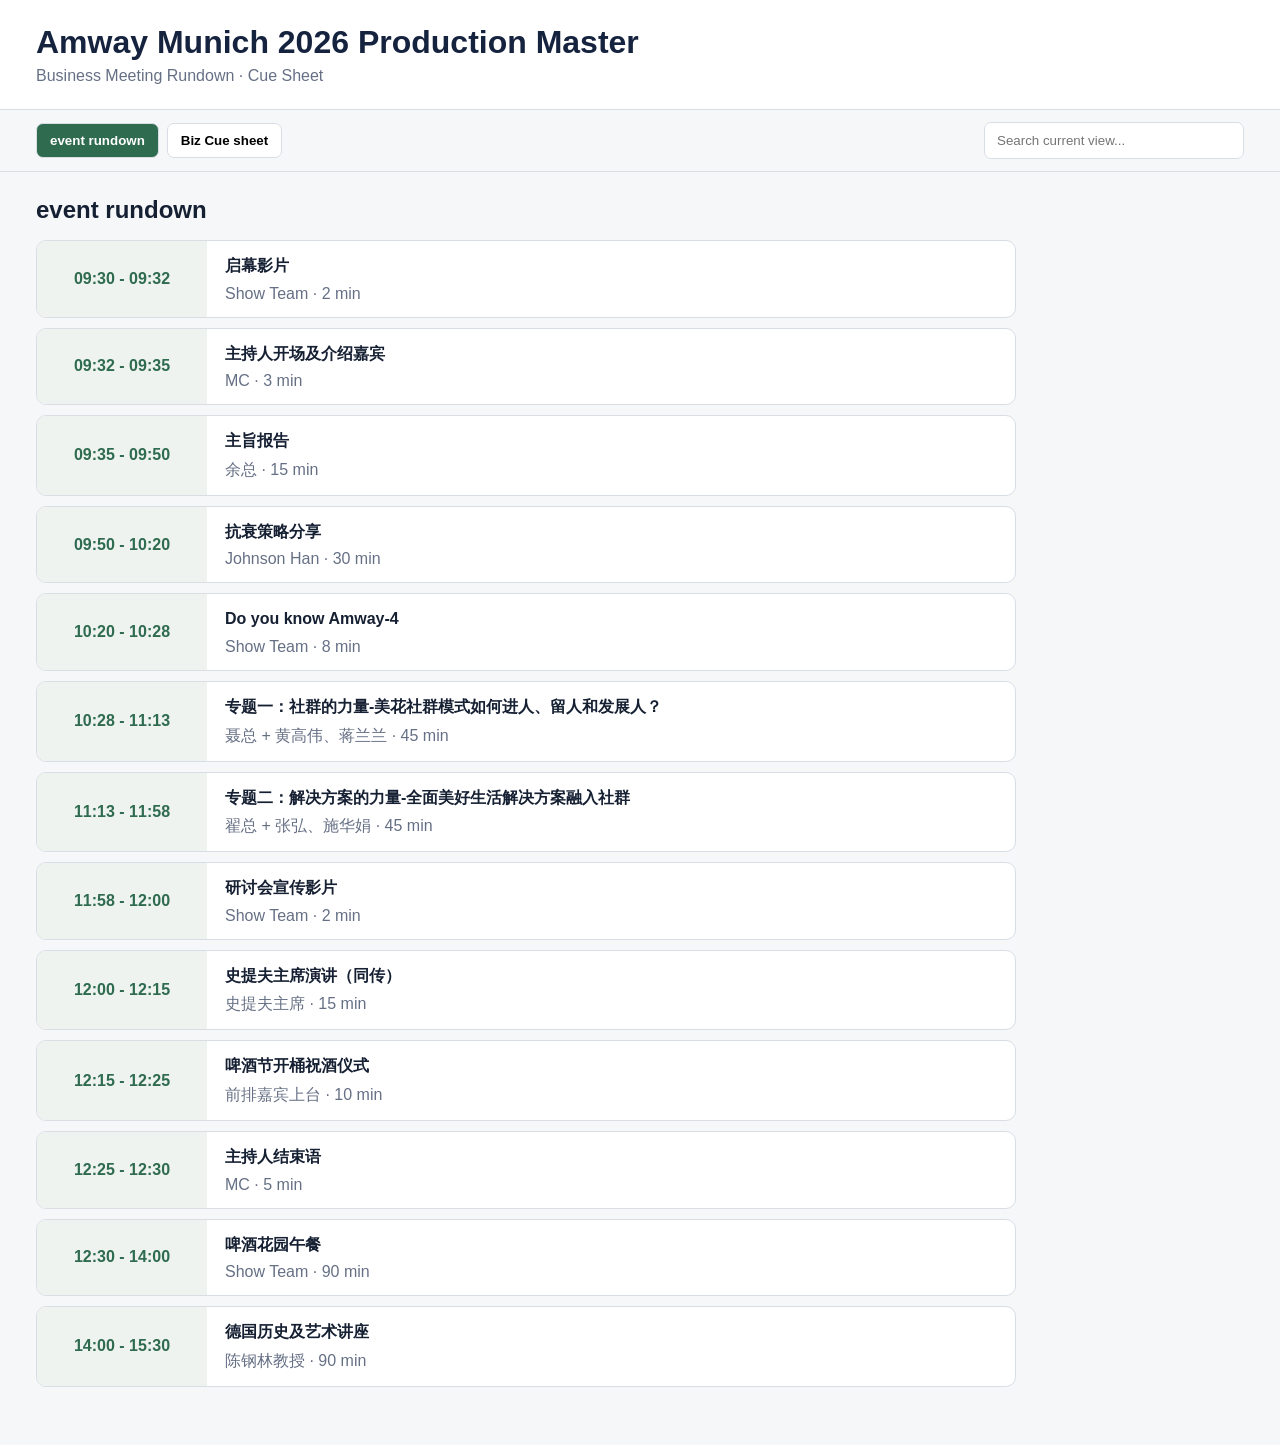
==== commit 095de93d: "Update Amway Munich 2026 flow page" ====
--- a/amway-munich-2026-flow/index.html
+++ b/amway-munich-2026-flow/index.html
@@ -1,102 +1,6 @@
-<!doctype html>
-<html lang="zh-CN">
-<head>
-  <meta charset="UTF-8" />
-  <meta name="viewport" content="width=device-width, initial-scale=1.0" />
-  <meta name="description" content="Amway Munich 2026 production flow interactive web page." />
-  <title>Amway Munich 2026 | Production Flow</title>
-  <style>
-    :root {
-      --black:#050505; --white:#f3eee4; --paper:#f8f2e7; --line:#050505;
-      --acid:#c9ff1f; --red:#ff3b1f; --blue:#145cff; --cyan:#27c7ff; --orange:#e45c00;
-      --green:#143d32; --grey:#34342f; --shadow:0 18px 44px rgba(5,5,5,.10);
-    }
-    *{box-sizing:border-box} html{scroll-behavior:smooth}
-    body{margin:0;background:var(--white);color:var(--black);font-family:"Arial Black","Helvetica Neue",Arial,Helvetica,sans-serif;letter-spacing:0}
-    button,input{font:inherit} button{cursor:pointer;color:inherit}
-    .hero{min-height:78vh;padding:24px clamp(16px,4vw,56px);display:grid;align-items:end;background:var(--white);color:var(--black);position:relative;overflow:hidden;border-bottom:3px solid var(--black)}
-    .hero:before{content:none}
-    .hero:after{content:"MUC 2026";position:absolute;left:clamp(20px,4vw,58px);bottom:4vh;font-size:clamp(78px,16vw,220px);line-height:.78;color:transparent;-webkit-text-stroke:2px rgba(5,5,5,.10)}
-    .hero-inner{position:relative;z-index:1;max-width:1380px;margin:0 auto;width:100%}
-    .tag{display:inline-flex;background:var(--black);color:var(--white);padding:8px 12px;text-transform:uppercase;font-size:12px;letter-spacing:.08em}
-    h1{margin:20px 0 16px;max-width:1280px;text-transform:uppercase;font-size:clamp(64px,12.5vw,172px);line-height:.78;letter-spacing:-.06em}
-    .lead{max-width:820px;font-family:Arial,Helvetica,sans-serif;font-weight:900;font-size:clamp(17px,2.1vw,28px);line-height:1.12}
-    .metric-grid{display:grid;grid-template-columns:repeat(3,minmax(0,1fr));gap:10px;margin-top:32px;max-width:760px}
-    .metric{border:3px solid var(--black);padding:14px;background:var(--paper)}
-    .metric b{display:block;color:var(--black);font-size:clamp(34px,5vw,64px);line-height:.86}
-    .metric span{display:block;margin-top:8px;font-family:Arial,Helvetica,sans-serif;font-weight:900;font-size:12px;text-transform:uppercase;color:var(--grey)}
-    .nav{position:sticky;top:0;z-index:10;background:rgba(247,244,234,.93);border-bottom:2px solid var(--black);backdrop-filter:blur(14px)}
-    .nav-inner{max-width:1380px;margin:0 auto;padding:10px clamp(14px,4vw,48px);display:grid;grid-template-columns:1fr minmax(220px,360px);gap:12px;align-items:center}
-    .tabs{display:flex;gap:7px;overflow-x:auto}.tab{border:2px solid var(--black);background:transparent;padding:9px 12px;text-transform:uppercase;font-size:12px;white-space:nowrap}.tab.active{background:var(--black);color:var(--white)}
-    .search{border:2px solid var(--black);background:var(--paper);padding:10px 12px;width:100%;outline:0;font-family:Arial,Helvetica,sans-serif;font-weight:800}
-    main{max-width:1380px;margin:0 auto;padding:34px clamp(14px,4vw,48px) 80px}
-    .section{display:none;animation:rise .28s ease both}.section.active{display:block}@keyframes rise{from{opacity:0;transform:translateY(12px)}to{opacity:1;transform:none}}
-    .section-head{display:block;margin-bottom:20px}
-    h2{margin:0;text-transform:uppercase;font-size:clamp(42px,7vw,96px);line-height:.82;letter-spacing:-.045em}
-    .note{font-family:Arial,Helvetica,sans-serif;font-weight:800;color:#35352f;line-height:1.28}
-    .filters{display:flex;gap:7px;overflow-x:auto;margin:18px 0}.chip{border:2px solid var(--black);background:transparent;padding:8px 10px;font-size:11px;white-space:nowrap}.chip.active{background:var(--black);color:var(--white)}
-    .split{display:grid;grid-template-columns:minmax(0,1fr) 340px;gap:18px;align-items:start}.panel{border:2px solid var(--black);background:var(--paper);box-shadow:var(--shadow);padding:16px}
-    .timeline{display:grid;gap:8px}.master-row{display:grid;grid-template-columns:120px 170px minmax(0,1fr) 220px;gap:10px;align-items:stretch;border:2px solid var(--black);background:var(--paper)}
-    .master-row>*{padding:12px}.type{background:var(--black);color:var(--white);text-transform:uppercase;font-size:12px}.date{font-size:18px;color:var(--red)}.title{font-size:20px;line-height:1}.body{font-family:Arial,Helvetica,sans-serif;font-weight:800;line-height:1.25;color:#3b3b35}
-    .heat{display:grid;gap:8px}.heat h3,.panel h3{margin:0 0 10px;text-transform:uppercase;font-size:24px;line-height:.9}.heat-row{display:grid;grid-template-columns:92px 1fr 34px;gap:8px;align-items:center;font-family:Arial,Helvetica,sans-serif;font-weight:900}.track{height:22px;border:2px solid var(--black);background:#ddd}.fill{height:100%;background:var(--red)}.call-list{display:grid;gap:10px}.call-item{border:2px solid var(--black);background:var(--paper);padding:12px}.call-item b{display:block;color:var(--red);font-size:26px;line-height:.9}.call-item span{display:block;margin-top:6px;font-family:Arial,Helvetica,sans-serif;font-weight:900;color:#373731}
-    .flow-table{border:2px solid var(--black);background:var(--paper)}.flow-row{display:grid;grid-template-columns:122px 136px 150px minmax(0,1fr) 220px;border-top:2px solid var(--black)}.flow-row:first-child{border-top:0}.flow-row>div{padding:11px;border-left:2px solid var(--black)}.flow-row>div:first-child{border-left:0}.flow-row .activity{font-size:18px;line-height:1}.flow-row .small{font-family:Arial,Helvetica,sans-serif;font-weight:800;font-size:13px;color:#3b3b35}.cat{background:#efe7d8;text-transform:uppercase;font-size:12px}
-    .stream-board{display:grid;grid-template-columns:repeat(3,minmax(0,1fr));gap:14px}.stream-col{border:2px solid var(--black);background:var(--paper)}.stream-head{padding:16px;background:var(--black);color:var(--white)}.stream-head b{display:block;font-size:34px;line-height:.86;text-transform:uppercase}.stream-head span{display:inline-block;margin-top:8px;background:var(--white);color:var(--black);padding:5px 7px;font-size:11px}.run-item{padding:13px;border-top:2px solid var(--black);min-height:112px}.run-time{color:var(--red);font-size:20px}.run-title{font-size:18px;line-height:1;margin-top:4px}.run-note{font-family:Arial,Helvetica,sans-serif;font-weight:800;font-size:13px;margin-top:6px;color:#363630}.side-list{display:grid;gap:8px}.side-hit{background:var(--black);color:var(--white);padding:12px}.side-hit b{display:block;color:var(--white);font-size:18px}
-    .cue-shell{display:grid;gap:18px}.cue-list{display:grid;gap:8px}.cue-line{display:grid;grid-template-columns:122px minmax(0,1.28fr) minmax(0,.9fr) minmax(0,1fr) 138px;gap:0;border:2px solid var(--black);background:var(--paper);min-height:98px}.cue-line>div{padding:12px 14px;border-left:2px solid var(--black)}.cue-line>div:first-child{border-left:0}.cue-line:hover{background:#fff8e8}.cue-time{font-size:24px;color:var(--red);line-height:1}.cue-program{font-size:22px;line-height:.96}.cue-tech{font-family:Arial,Helvetica,sans-serif;font-weight:900;font-size:15px;line-height:1.18;color:#333}.cue-chip{align-self:stretch;background:var(--black);color:var(--white);padding:10px 12px;font-size:14px;text-transform:uppercase;display:grid;align-items:center}.cue-feature{position:relative;min-height:360px;border:3px solid var(--black);background:var(--acid);overflow:hidden;padding:38px;margin-top:16px}.cue-feature:before{content:none}.cue-feature:after{content:"MUC 2026";position:absolute;left:28px;bottom:22px;font-size:clamp(82px,17vw,230px);line-height:.78;color:transparent;-webkit-text-stroke:2px rgba(255,255,255,.35)}.feature-badge{position:absolute;right:42px;top:40px;background:var(--black);color:var(--white);padding:16px 20px;font-size:20px;line-height:1.05;text-transform:uppercase;z-index:1}.feature-title{position:relative;z-index:1;max-width:780px;font-size:clamp(46px,7vw,96px);line-height:.84;text-transform:uppercase;letter-spacing:-.04em}.feature-meta{position:relative;z-index:1;margin-top:20px;display:grid;grid-template-columns:repeat(4,minmax(0,1fr));gap:8px;max-width:980px}.feature-cell{border:2px solid rgba(5,5,5,.7);background:rgba(248,242,231,.78);padding:12px;font-family:Arial,Helvetica,sans-serif;font-weight:900}.feature-cell b{display:block;font-family:Arial Black,Arial;font-size:12px;text-transform:uppercase;margin-bottom:4px}
-    .screen-section{display:grid;gap:20px}.screen-layout{border:2px solid var(--black);background:var(--paper);padding:18px}.stage-map{display:grid;grid-template-columns:160px 1fr 160px;gap:14px;align-items:center}.screen-box{border:2px solid var(--black);min-height:72px;display:grid;place-items:center;text-align:center;padding:10px;font-size:15px;line-height:1;background:#e9edf2}.main-led{min-height:150px;background:#e7eef5;font-size:30px}.prompter{background:#fff2b6}.dsm-grid{display:grid;grid-template-columns:repeat(4,1fr);gap:8px;margin-top:14px}.preset-grid{display:grid;grid-template-columns:repeat(3,1fr);gap:14px}.preset-card{border:2px solid var(--black);background:var(--paper)}.preset-title{background:var(--black);color:var(--white);padding:10px;font-size:22px;text-transform:uppercase}.preset-sub{padding:9px;border-bottom:2px solid var(--black);font-family:Arial,Helvetica,sans-serif;font-weight:900}.preset-visual{padding:12px;display:grid;gap:8px}.visual-row{display:grid;grid-template-columns:1fr 1fr;gap:8px}.block{border:2px solid var(--black);min-height:62px;display:grid;place-items:center;text-align:center;padding:8px;font-size:14px}.kv{background:#10a7e8}.ppt{background:#d85a00;color:var(--white)}.video{background:#10a7e8;color:var(--black)}.pip{background:#b9ff2c}.timer{background:#31b44b;color:#fff}.notes{background:#ffc000}.screen-canvas{position:relative;aspect-ratio:16/9;border:2px solid var(--black);background:#b9ff2c;overflow:hidden;min-height:180px}.screen-canvas:before{content:"PIP BG";position:absolute;inset:0;display:grid;place-items:center;color:rgba(5,5,5,.28);font-size:42px}.screen-window{position:absolute;aspect-ratio:16/9;border:2px solid var(--black);display:grid;place-items:center;text-align:center;font-size:13px;padding:6px;z-index:1}.screen-window.left{left:8%;top:24%;width:38%}.screen-window.right{right:8%;top:24%;width:38%}.screen-window.center{left:31%;top:25%;width:38%}.dsm-mini-grid{display:grid;grid-template-columns:repeat(2,1fr);gap:8px}.dsm-mini{position:relative;aspect-ratio:16/9;border:2px solid var(--black);background:#f8f2e7;display:grid;place-items:center;text-align:center;padding:8px;font-size:13px}.dsm-mini .timer-bug{position:absolute;right:5px;top:5px;border:2px solid var(--black);background:#31b44b;color:#fff;padding:3px 5px;font-size:10px}.empty{border:2px dashed var(--black);padding:36px;text-align:center;font-family:Arial,Helvetica,sans-serif;font-weight:900}
-    @media(max-width:1000px){.metric-grid,.section-head,.split,.stream-board,.preset-grid,.stage-map,.feature-meta{grid-template-columns:1fr}.nav-inner{grid-template-columns:1fr}.master-row,.flow-row,.cue-line{grid-template-columns:1fr}.master-row>*,.flow-row>div,.cue-line>div{border-left:0;border-top:2px solid var(--black)}.master-row>*:first-child,.flow-row>div:first-child,.cue-line>div:first-child{border-top:0}h1{font-size:clamp(50px,18vw,92px)}.cue-feature{min-height:520px;padding:24px}.feature-badge{position:relative;right:auto;top:auto;display:inline-block;margin-bottom:18px}}
-  </style>
-</head>
-<body>
-  <header class="hero"><div class="hero-inner"><div class="tag">Production Schedule</div><h1>Amway Munich 2026 Flow</h1><p class="lead">Business Session · Dallmayr After Dark · Gala Dinner</p><div class="metric-grid" id="metrics"></div></div></header>
-  <nav class="nav"><div class="nav-inner"><div class="tabs" id="tabs"></div><input id="search" class="search" placeholder="Search cue, crew, screen, time..." /></div></nav>
-  <main>
-    <section id="master" class="section active"></section>
-    <section id="setup" class="section"></section>
-    <section id="rehearsal" class="section"></section>
-    <section id="rundown" class="section"></section>
-    <section id="cue" class="section"></section>
-    <section id="screen" class="section"></section>
-  </main>
-  <script>
-    const DATA = {"source": "Amway_Munich_2026_Event_Schedule.xlsx", "stats": {"masterDays": 12, "setupItems": 18, "rehearsalItems": 42, "rundownItems": 39, "cueItems": 54, "cueMinutes": 332, "timedCueItems": 13}, "dates": ["13-May (Wed)", "14-May (Thu)", "15-May (Fri)", "20-May (Wed)", "23-May (Sat)", "24-May (Sun)", "25-May (Mon)", "26-May (Tue)", "27-May (Wed)", "28-May (Thu)", "29-May (Fri)", "31-May (Sun)"], "dayLoad": {"13-May (Wed)": {"setup": 0, "rehearsal": 0, "master": 1, "total": 1}, "14-May (Thu)": {"setup": 0, "rehearsal": 0, "master": 1, "total": 1}, "15-May (Fri)": {"setup": 0, "rehearsal": 0, "master": 1, "total": 1}, "20-May (Wed)": {"setup": 0, "rehearsal": 0, "master": 1, "total": 1}, "23-May (Sat)": {"setup": 2, "rehearsal": 5, "master": 1, "total": 8}, "24-May (Sun)": {"setup": 3, "rehearsal": 9, "master": 1, "total": 13}, "25-May (Mon)": {"setup": 8, "rehearsal": 13, "master": 1, "total": 22}, "26-May (Tue)": {"setup": 1, "rehearsal": 6, "master": 1, "total": 8}, "27-May (Wed)": {"setup": 4, "rehearsal": 6, "master": 1, "total": 11}, "28-May (Thu)": {"setup": 0, "rehearsal": 0, "master": 1, "total": 1}, "29-May (Fri)": {"setup": 0, "rehearsal": 0, "master": 1, "total": 1}, "31-May (Sun)": {"setup": 0, "rehearsal": 0, "master": 1, "total": 1}}, "crewCounts": [["Show Team", 32], ["MC", 11], ["AV", 8], ["Show Caller", 8], ["All Crew", 7], ["Venue", 6], ["AVL", 6], ["Catering", 5], ["Speaker", 5], ["Video", 5], ["LX", 5], ["Core Team", 4]], "master": [{"Master Show Dates": "Core Prep", "日期 (Date)": "13-May (Wed)", "场次/任务 (Event)": "SW / Anna Arrive MUC", "团队 (Crew)": "Core Team", "场务及时间窗备注 (Ops / Time Notes)": "Munich advance arrival"}, {"Master Show Dates": "Core Prep", "日期 (Date)": "14-May (Thu)", "场次/任务 (Event)": "Materials Prep / Dallmayr Decor Follow-up", "团队 (Crew)": "Event / F&B", "场务及时间窗备注 (Ops / Time Notes)": "美花饰架、SVA饰品、祈福仪式材料、VIP晚宴饰品、晚宴册子"}, {"Master Show Dates": "Core Prep", "日期 (Date)": "15-May (Fri)", "场次/任务 (Event)": "Paulaner Meeting / Dallmayr Coordination", "团队 (Crew)": "Core Team", "场务及时间窗备注 (Ops / Time Notes)": "13:00 Paulaner meeting / Dallmayr decor & booklet follow-up"}, {"Master Show Dates": "Site Check", "日期 (Date)": "20-May (Wed)", "场次/任务 (Event)": "BZ & Dallmayr Site Inspection", "团队 (Crew)": "Core / VIP / Event Team", "场务及时间窗备注 (Ops / Time Notes)": "08:30 BZ inspection / 10:00-11:00 Dallmayr site check / 20:00-21:00 Toasting rehearsal"}, {"Master Show Dates": "Setup", "日期 (Date)": "23-May (Sat)", "场次/任务 (Event)": "Pack-in & Set Up", "团队 (Crew)": "All Crew", "场务及时间窗备注 (Ops / Time Notes)": "07:00-22:00 Paulaner setup / 14:00 Showpalast delivery / 16:00-17:30 Gala MC fitting"}, {"Master Show Dates": "Setup", "日期 (Date)": "24-May (Sun)", "场次/任务 (Event)": "BZ Rehearsal & Speaker Rehearsal", "团队 (Crew)": "BZ / Show Team", "场务及时间窗备注 (Ops / Time Notes)": "07:00-22:00 foyer setup, BZ rehearsal, speaker rehearsal, core team rehearsal"}, {"Master Show Dates": "Event Day", "日期 (Date)": "25-May (Mon)", "场次/任务 (Event)": "Business Session / Dallmayr After Dark", "团队 (Crew)": "All Crew", "场务及时间窗备注 (Ops / Time Notes)": "09:30-16:00 BZ / 18:30-21:00 Dallmayr Store Party"}, {"Master Show Dates": "Rehearsal", "日期 (Date)": "26-May (Tue)", "场次/任务 (Event)": "Gala Production Rehearsal", "团队 (Crew)": "Show Team / Platform / Catering", "场务及时间窗备注 (Ops / Time Notes)": "09:30-11:00 MC rehearsal / whole day rehearsal / kitchen & table setup"}, {"Master Show Dates": "Event Day", "日期 (Date)": "27-May (Wed)", "场次/任务 (Event)": "Gala Dinner", "团队 (Crew)": "All Crew", "场务及时间窗备注 (Ops / Time Notes)": "18:00-19:00 Cocktail / 19:00-21:30 Gala / 22:15 dismantling starts"}, {"Master Show Dates": "Strike", "日期 (Date)": "28-May (Thu)", "场次/任务 (Event)": "Departure / Dismantlement", "团队 (Crew)": "All Crew", "场务及时间窗备注 (Ops / Time Notes)": "Showpalast dismantlement / guest departure"}, {"Master Show Dates": "Post", "日期 (Date)": "29-May (Fri)", "场次/任务 (Event)": "Rows of Chairs Installation", "团队 (Crew)": "Venue / Platform", "场务及时间窗备注 (Ops / Time Notes)": "Post-event venue reset"}, {"Master Show Dates": "Post", "日期 (Date)": "31-May (Sun)", "场次/任务 (Event)": "SW / Anna MUC-BUD", "团队 (Crew)": "Core Team", "场务及时间窗备注 (Ops / Time Notes)": "Core team onward travel"}], "setup": [{"日期 (Date)": "23-May (Sat)", "时间 (Time)": "07:00-22:00", "分类 (Category)": "Install", "任务/里程碑 (Activity/Milestone)": "[BIZ] Paulaner pack-in / room & foyer setup", "涉及团队 (Crew/Target)": "Venue / Production", "备注 (Notes)": "Amway material delivery 09:00"}, {"日期 (Date)": "24-May (Sun)", "时间 (Time)": "AM", "分类 (Category)": "Tech rehearsal", "任务/里程碑 (Activity/Milestone)": "[BIZ] Business Session technical run", "涉及团队 (Crew/Target)": "AV / Show Team", "备注 (Notes)": ""}, {"日期 (Date)": "24-May (Sun)", "时间 (Time)": "15:30-21:00", "分类 (Category)": "Rehearsal", "任务/里程碑 (Activity/Milestone)": "[BIZ] Speaker rehearsal", "涉及团队 (Crew/Target)": "Speakers / MC", "备注 (Notes)": ""}, {"日期 (Date)": "24-May (Sun)", "时间 (Time)": "21:00-22:00", "分类 (Category)": "Rehearsal", "任务/里程碑 (Activity/Milestone)": "[BIZ] Amway core team rehearsal", "涉及团队 (Crew/Target)": "Core Team", "备注 (Notes)": "60 pax"}, {"日期 (Date)": "25-May (Mon)", "时间 (Time)": "07:00-08:00", "分类 (Category)": "Tech rehearsal", "任务/里程碑 (Activity/Milestone)": "[BIZ] Final technical rehearsal", "涉及团队 (Crew/Target)": "AV / Show Team", "备注 (Notes)": ""}, {"日期 (Date)": "25-May (Mon)", "时间 (Time)": "08:30-09:30", "分类 (Category)": "Onsite", "任务/里程碑 (Activity/Milestone)": "[BIZ] Guest arrival / check-in", "涉及团队 (Crew/Target)": "FOH / Transpo", "备注 (Notes)": ""}, {"日期 (Date)": "25-May (Mon)", "时间 (Time)": "09:30-16:00", "分类 (Category)": "Onsite", "任务/里程碑 (Activity/Milestone)": "[BIZ] Business Session / Beer Garden lunch / Breakout", "涉及团队 (Crew/Target)": "All Crew", "备注 (Notes)": "Main activity window"}, {"日期 (Date)": "25-May (Mon)", "时间 (Time)": "16:30", "分类 (Category)": "Turnaround", "任务/里程碑 (Activity/Milestone)": "[BIZ] Dismantlement", "涉及团队 (Crew/Target)": "Ops / Stage Tech", "备注 (Notes)": ""}, {"日期 (Date)": "25-May (Mon)", "时间 (Time)": "12:00-17:00", "分类 (Category)": "Install", "任务/里程碑 (Activity/Milestone)": "[DALLMAYR] Venue setup / AVL / decor / catering preparation", "涉及团队 (Crew/Target)": "Venue / AVL / Decor / Catering", "备注 (Notes)": "Condensed from ops rundown"}, {"日期 (Date)": "25-May (Mon)", "时间 (Time)": "18:00-18:20", "分类 (Category)": "Rehearsal", "任务/里程碑 (Activity/Milestone)": "[DALLMAYR] Speaker rehearsal / stage check", "涉及团队 (Crew/Target)": "Speaker / Stage / AVL", "备注 (Notes)": "If needed"}, {"日期 (Date)": "25-May (Mon)", "时间 (Time)": "18:30-21:00", "分类 (Category)": "Onsite", "任务/里程碑 (Activity/Milestone)": "[DALLMAYR] After Dark guest activity", "涉及团队 (Crew/Target)": "Guests / FOH / Entertainment / Catering", "备注 (Notes)": "Opening, speeches, food, interactions"}, {"日期 (Date)": "25-May (Mon)", "时间 (Time)": "21:00-23:00", "分类 (Category)": "Turnaround", "任务/里程碑 (Activity/Milestone)": "[DALLMAYR] Dismantling / cleaning", "涉及团队 (Crew/Target)": "AVL / Decoration / Venue", "备注 (Notes)": ""}, {"日期 (Date)": "23-May (Sat)", "时间 (Time)": "14:00-17:30", "分类 (Category)": "Install", "任务/里程碑 (Activity/Milestone)": "[GALA] Showpalast delivery / site check / MC fitting", "涉及团队 (Crew/Target)": "Gala / Venue / Costume", "备注 (Notes)": "Backstage entrance"}, {"日期 (Date)": "26-May (Tue)", "时间 (Time)": "09:30-21:00", "分类 (Category)": "Rehearsal", "任务/里程碑 (Activity/Milestone)": "[GALA] Production rehearsal day", "涉及团队 (Crew/Target)": "Show Team / MC / Camera", "备注 (Notes)": "MC rehearsal, Beauty Cam, show rehearsal"}, {"日期 (Date)": "27-May (Wed)", "时间 (Time)": "09:30-14:30", "分类 (Category)": "Rehearsal", "任务/里程碑 (Activity/Milestone)": "[GALA] Full rehearsal / general rehearsal", "涉及团队 (Crew/Target)": "Show Team / Platform", "备注 (Notes)": "Includes toasting rehearsal"}, {"日期 (Date)": "27-May (Wed)", "时间 (Time)": "15:30-18:00", "分类 (Category)": "Onsite", "任务/里程碑 (Activity/Milestone)": "[GALA] Crew arrival / final preparation / crew meal", "涉及团队 (Crew/Target)": "All Crew / Catering", "备注 (Notes)": ""}, {"日期 (Date)": "27-May (Wed)", "时间 (Time)": "18:00-21:30", "分类 (Category)": "Onsite", "任务/里程碑 (Activity/Milestone)": "[GALA] Gala Dinner", "涉及团队 (Crew/Target)": "All Crew", "备注 (Notes)": "Cocktail reception + dinner + main show"}, {"日期 (Date)": "27-May (Wed)", "时间 (Time)": "22:15", "分类 (Category)": "Turnaround", "任务/里程碑 (Activity/Milestone)": "[GALA] Start of dismantling", "涉及团队 (Crew/Target)": "Venue / Platform / AVL", "备注 (Notes)": ""}], "rehearsal": [{"日期 (Date)": "", "时间 (Time)": "", "批次 (Wave/Phase)": "BIZ / PAULANER - TECH CHECK & REHEARSAL", "任务/环节 (Rehearsal Activity)": "", "团队 (Crew)": "", "备注 (Notes & AC Control)": ""}, {"日期 (Date)": "23-May (Sat)", "时间 (Time)": "09:00-12:00", "批次 (Wave/Phase)": "BIZ Setup", "任务/环节 (Rehearsal Activity)": "Room technical setup ready for rehearsal", "团队 (Crew)": "AV / Lighting / Audio / Video", "备注 (Notes & AC Control)": "Pre-light, PA line check, screen signal path, FOH position"}, {"日期 (Date)": "23-May (Sat)", "时间 (Time)": "13:00-15:00", "批次 (Wave/Phase)": "BIZ Tech Check", "任务/环节 (Rehearsal Activity)": "Video / PPT / playback ingest & screen test", "团队 (Crew)": "Video / PPT / IT", "备注 (Notes & AC Control)": "Main screen, side screen, confidence monitor, playback machine"}, {"日期 (Date)": "23-May (Sat)", "时间 (Time)": "15:00-16:30", "批次 (Wave/Phase)": "BIZ Tech Check", "任务/环节 (Rehearsal Activity)": "Audio / mic / translation / comms check", "团队 (Crew)": "Audio / Interpreter / Show Caller", "备注 (Notes & AC Control)": "HH, podium, lav/back-up mic routing; interpreter feed if needed"}, {"日期 (Date)": "23-May (Sat)", "时间 (Time)": "16:30-18:00", "批次 (Wave/Phase)": "BIZ Tech Check", "任务/环节 (Rehearsal Activity)": "Camera / livefeed / DSM / recording check", "团队 (Crew)": "Camera / Vision / DSM", "备注 (Notes & AC Control)": "Camera positions, livefeed delay, DSM / timer / notes check"}, {"日期 (Date)": "23-May (Sat)", "时间 (Time)": "18:00-20:00", "批次 (Wave/Phase)": "BIZ Cue Prep", "任务/环节 (Rehearsal Activity)": "Lighting, audio and video cue pre-programming", "团队 (Crew)": "Show Caller / AV / LX / Audio", "备注 (Notes & AC Control)": "Target: 24 May can start content cue-to-cue without rebuilding tech"}, {"日期 (Date)": "24-May (Sun)", "时间 (Time)": "12:00-13:00", "批次 (Wave/Phase)": "BIZ Content Test", "任务/环节 (Rehearsal Activity)": "SCO Team - Content Test I", "团队 (Crew)": "SCO / Content / AV", "备注 (Notes & AC Control)": ""}, {"日期 (Date)": "24-May (Sun)", "时间 (Time)": "15:30-16:00", "批次 (Wave/Phase)": "BIZ Content Test", "任务/环节 (Rehearsal Activity)": "OCE Team - SVA Content Test", "团队 (Crew)": "OCE / SVA / AV", "备注 (Notes & AC Control)": ""}, {"日期 (Date)": "24-May (Sun)", "时间 (Time)": "15:30-16:30", "批次 (Wave/Phase)": "BIZ Content Test", "任务/环节 (Rehearsal Activity)": "SCO Team - Host Speech Test II", "团队 (Crew)": "SCO / Host / AV", "备注 (Notes & AC Control)": ""}, {"日期 (Date)": "24-May (Sun)", "时间 (Time)": "16:30-17:00", "批次 (Wave/Phase)": "BIZ Speaker Rehearsal", "任务/环节 (Rehearsal Activity)": "Host speech - Frances", "团队 (Crew)": "Frances / MC / Show Caller", "备注 (Notes & AC Control)": ""}, {"日期 (Date)": "24-May (Sun)", "时间 (Time)": "17:00-17:15", "批次 (Wave/Phase)": "BIZ Speaker Rehearsal", "任务/环节 (Rehearsal Activity)": "PM Session 1 - Johnson Han", "团队 (Crew)": "Speaker / MC / Show Caller", "备注 (Notes & AC Control)": ""}, {"日期 (Date)": "24-May (Sun)", "时间 (Time)": "17:15-17:30", "批次 (Wave/Phase)": "BIZ Speaker Rehearsal", "任务/环节 (Rehearsal Activity)": "PM Session 2 - Prof. Chen", "团队 (Crew)": "Speaker / MC / Show Caller", "备注 (Notes & AC Control)": ""}, {"日期 (Date)": "24-May (Sun)", "时间 (Time)": "17:30-18:00", "批次 (Wave/Phase)": "BIZ Panel Rehearsal", "任务/环节 (Rehearsal Activity)": "Panel 1 - Jeff + 黄高伟、蒋兰兰", "团队 (Crew)": "Panel 1 / Moderator / Show Caller", "备注 (Notes & AC Control)": "Dinner after rehearsal"}, {"日期 (Date)": "24-May (Sun)", "时间 (Time)": "20:30-21:00", "批次 (Wave/Phase)": "BIZ Panel Rehearsal", "任务/环节 (Rehearsal Activity)": "Panel 2 - Jenny + 张弘、施华娟", "团队 (Crew)": "Panel 2 / Moderator / Show Caller", "备注 (Notes & AC Control)": "Speakers arrive after dinner"}, {"日期 (Date)": "24-May (Sun)", "时间 (Time)": "21:00-22:00", "批次 (Wave/Phase)": "BIZ Toasting Rehearsal", "任务/环节 (Rehearsal Activity)": "Toasting Rehearsal - Amway staff x45", "团队 (Crew)": "Amway Staff / Photo Team / Stage", "备注 (Notes & AC Control)": "+ 摄影组"}, {"日期 (Date)": "25-May (Mon)", "时间 (Time)": "07:30-08:30", "批次 (Wave/Phase)": "BIZ Full Rehearsal", "任务/环节 (Rehearsal Activity)": "BZ full rehearsal", "团队 (Crew)": "All BZ Show Team", "备注 (Notes & AC Control)": ""}, {"日期 (Date)": "25-May (Mon)", "时间 (Time)": "08:30-08:45", "批次 (Wave/Phase)": "BIZ Final Check", "任务/环节 (Rehearsal Activity)": "SCO Team - Host Speech Test III", "团队 (Crew)": "SCO / Host / AV", "备注 (Notes & AC Control)": ""}, {"日期 (Date)": "", "时间 (Time)": "", "批次 (Wave/Phase)": "DALLMAYR AFTER DARK - REHEARSAL & STAGE CHECK", "任务/环节 (Rehearsal Activity)": "", "团队 (Crew)": "", "备注 (Notes & AC Control)": ""}, {"日期 (Date)": "25-May (Mon)", "时间 (Time)": "18:00-18:20", "批次 (Wave/Phase)": "Dallmayr Rehearsal", "任务/环节 (Rehearsal Activity)": "Speaker rehearsal / stage check", "团队 (Crew)": "Speaker / MC / AVL", "备注 (Notes & AC Control)": "If needed"}, {"日期 (Date)": "25-May (Mon)", "时间 (Time)": "18:00-18:20", "批次 (Wave/Phase)": "Dallmayr Artist Prep", "任务/环节 (Rehearsal Activity)": "Walking Act and Duo Stieglmeier arrival / preparation", "团队 (Crew)": "Entertainment / Stage", "备注 (Notes & AC Control)": "Back office + stage readiness"}, {"日期 (Date)": "25-May (Mon)", "时间 (Time)": "18:30-19:00", "批次 (Wave/Phase)": "Dallmayr Warm-up", "任务/环节 (Rehearsal Activity)": "Duo Stieglmeier warm-up performance on stage", "团队 (Crew)": "Entertainment / Stage", "备注 (Notes & AC Control)": "Before formal opening"}, {"日期 (Date)": "25-May (Mon)", "时间 (Time)": "18:45-18:50", "批次 (Wave/Phase)": "Dallmayr MC Check", "任务/环节 (Rehearsal Activity)": "MC welcome announcement warm-up", "团队 (Crew)": "MC / Show Caller", "备注 (Notes & AC Control)": ""}, {"日期 (Date)": "25-May (Mon)", "时间 (Time)": "19:00-19:15", "批次 (Wave/Phase)": "Dallmayr Opening Cue", "任务/环节 (Rehearsal Activity)": "Opening music, MC, CEO/SVA welcome speech cues", "团队 (Crew)": "MC / Speaker / AVL", "备注 (Notes & AC Control)": "Food stop serving during speeches"}, {"日期 (Date)": "", "时间 (Time)": "", "批次 (Wave/Phase)": "GALA / SHOWPALAST - TECH & SHOW REHEARSAL", "任务/环节 (Rehearsal Activity)": "", "团队 (Crew)": "", "备注 (Notes & AC Control)": ""}, {"日期 (Date)": "25-May (Mon)", "时间 (Time)": "13:00-15:00", "批次 (Wave/Phase)": "Gala Tech Prep", "任务/环节 (Rehearsal Activity)": "Aerial act technical preparations", "团队 (Crew)": "Artist / Rigger / PRG", "备注 (Notes & AC Control)": ""}, {"日期 (Date)": "25-May (Mon)", "时间 (Time)": "15:00-16:30", "批次 (Wave/Phase)": "Gala Production Meeting", "任务/环节 (Rehearsal Activity)": "Showrun & production meeting", "团队 (Crew)": "All technical departments", "备注 (Notes & AC Control)": "Uniplan, show calling team, artist manager"}, {"日期 (Date)": "25-May (Mon)", "时间 (Time)": "16:30-18:30", "批次 (Wave/Phase)": "Gala Tech Run", "任务/环节 (Rehearsal Activity)": "Technical run-through / cue-by-cue check", "团队 (Crew)": "Video / Sound / Light / CAM", "备注 (Notes & AC Control)": "Content, displays, stream setup, props, backline, risers"}, {"日期 (Date)": "25-May (Mon)", "时间 (Time)": "18:30-19:30", "批次 (Wave/Phase)": "Gala Kinetics", "任务/环节 (Rehearsal Activity)": "Kinetics & Sniffer preparations / rehearsals", "团队 (Crew)": "Kinetics / Video / LX", "备注 (Notes & AC Control)": ""}, {"日期 (Date)": "25-May (Mon)", "时间 (Time)": "20:30-21:30", "批次 (Wave/Phase)": "Gala Tech Rehearsal", "任务/环节 (Rehearsal Activity)": "Technical Sniffer rehearsal + Choreo check", "团队 (Crew)": "Show Team / Kinetics", "备注 (Notes & AC Control)": ""}, {"日期 (Date)": "25-May (Mon)", "时间 (Time)": "21:30-TBA", "批次 (Wave/Phase)": "Gala Programming", "任务/环节 (Rehearsal Activity)": "Light / media server / sound programming", "团队 (Crew)": "LX / Media Server / Audio", "备注 (Notes & AC Control)": "Includes mic checks"}, {"日期 (Date)": "26-May (Tue)", "时间 (Time)": "10:00-11:30", "批次 (Wave/Phase)": "Gala Rehearsal", "任务/环节 (Rehearsal Activity)": "Moderation & Toast staging / main show intro", "团队 (Crew)": "MC / Show Team", "备注 (Notes & AC Control)": ""}, {"日期 (Date)": "26-May (Tue)", "时间 (Time)": "11:30-12:30", "批次 (Wave/Phase)": "Gala Soundcheck", "任务/环节 (Rehearsal Activity)": "Twiolins, piano, choir and Robeat soundcheck", "团队 (Crew)": "Artists / Sound", "备注 (Notes & AC Control)": ""}, {"日期 (Date)": "26-May (Tue)", "时间 (Time)": "12:30-14:15", "批次 (Wave/Phase)": "Gala Rehearsal", "任务/环节 (Rehearsal Activity)": "Schwanenlied / Jenkins / Aerial bike act", "团队 (Crew)": "Artists / Dancers / Rigger", "备注 (Notes & AC Control)": ""}, {"日期 (Date)": "26-May (Tue)", "时间 (Time)": "14:15-14:45", "批次 (Wave/Phase)": "Gala Camera Rehearsal", "任务/环节 (Rehearsal Activity)": "Beauty Cam rehearsal", "团队 (Crew)": "Camera / Show Team", "备注 (Notes & AC Control)": ""}, {"日期 (Date)": "26-May (Tue)", "时间 (Time)": "14:45-19:30", "批次 (Wave/Phase)": "Gala Rehearsal", "任务/环节 (Rehearsal Activity)": "Main show music / dance / staging blocks", "团队 (Crew)": "All Show Team", "备注 (Notes & AC Control)": "Hunting theme, circle show, Bohemian Rhapsody, This Is Me"}, {"日期 (Date)": "26-May (Tue)", "时间 (Time)": "20:00-21:00", "批次 (Wave/Phase)": "Gala Rehearsal", "任务/环节 (Rehearsal Activity)": "Butterflies with artists and moderation", "团队 (Crew)": "Artists / MC / Sniffer / Choir", "备注 (Notes & AC Control)": ""}, {"日期 (Date)": "27-May (Wed)", "时间 (Time)": "09:30-11:30", "批次 (Wave/Phase)": "Gala Soundcheck", "任务/环节 (Rehearsal Activity)": "Dinner show acts soundcheck / Sniffer preparation", "团队 (Crew)": "Artists / Sound / LX", "备注 (Notes & AC Control)": ""}, {"日期 (Date)": "27-May (Wed)", "时间 (Time)": "11:30-12:45", "批次 (Wave/Phase)": "Gala Rehearsal", "任务/环节 (Rehearsal Activity)": "Opening show / entrance / toasting / bows", "团队 (Crew)": "All Show Team / Dallmayr Waitresses", "备注 (Notes & AC Control)": ""}, {"日期 (Date)": "27-May (Wed)", "时间 (Time)": "12:45-14:30", "批次 (Wave/Phase)": "Gala General Rehearsal", "任务/环节 (Rehearsal Activity)": "General rehearsal main show", "团队 (Crew)": "All Show Team", "备注 (Notes & AC Control)": ""}, {"日期 (Date)": "27-May (Wed)", "时间 (Time)": "14:30-15:30", "批次 (Wave/Phase)": "Gala Rehearsal", "任务/环节 (Rehearsal Activity)": "Dinner show run-through", "团队 (Crew)": "All Show Team / Catering", "备注 (Notes & AC Control)": ""}, {"日期 (Date)": "27-May (Wed)", "时间 (Time)": "16:00-17:00", "批次 (Wave/Phase)": "Gala Amway Rehearsal", "任务/环节 (Rehearsal Activity)": "Amway staff rehearsal / announcements / cameras", "团队 (Crew)": "Amway Staff / Happy Girls / Translators", "备注 (Notes & AC Control)": ""}, {"日期 (Date)": "27-May (Wed)", "时间 (Time)": "17:15-17:45", "批次 (Wave/Phase)": "Gala Final Tech Check", "任务/环节 (Rehearsal Activity)": "Sniffer preparation + light and video check", "团队 (Crew)": "Video / LX / Kinetics", "备注 (Notes & AC Control)": ""}], "rundown": [{"模块 (Stream)": "", "时间 (Time)": "", "事项/环节 (Run of Show)": "BIZ", "涉及团队 (Crew/Target)": "", "备注 (Notes)": "", "Stream Date": "Flow"}, {"模块 (Stream)": "Biz", "时间 (Time)": "09:30 - 09:32", "事项/环节 (Run of Show)": "启幕影片", "涉及团队 (Crew/Target)": "Show Team", "备注 (Notes)": "2 min", "Stream Date": "25 May · Paulaner"}, {"模块 (Stream)": "Biz", "时间 (Time)": "09:32 - 09:35", "事项/环节 (Run of Show)": "主持人开场及介绍嘉宾", "涉及团队 (Crew/Target)": "MC", "备注 (Notes)": "3 min", "Stream Date": "25 May · Paulaner"}, {"模块 (Stream)": "Biz", "时间 (Time)": "09:35 - 09:50", "事项/环节 (Run of Show)": "主旨报告", "涉及团队 (Crew/Target)": "余总", "备注 (Notes)": "15 min", "Stream Date": "25 May · Paulaner"}, {"模块 (Stream)": "Biz", "时间 (Time)": "09:50 - 09:58", "事项/环节 (Run of Show)": "美花社群影片", "涉及团队 (Crew/Target)": "Show Team", "备注 (Notes)": "8 min", "Stream Date": "25 May · Paulaner"}, {"模块 (Stream)": "Biz", "时间 (Time)": "09:58 - 10:43", "事项/环节 (Run of Show)": "专题一：社群的力量-美花社群模式如何进人、留人和发展人？", "涉及团队 (Crew/Target)": "聂总+黄高伟，蒋兰兰", "备注 (Notes)": "45 min", "Stream Date": "25 May · Paulaner"}, {"模块 (Stream)": "Biz", "时间 (Time)": "10:43 - 10:45", "事项/环节 (Run of Show)": "研讨会宣传影片(PY25/26 D/I Lisbon)", "涉及团队 (Crew/Target)": "Show Team", "备注 (Notes)": "2 min", "Stream Date": "25 May · Paulaner"}, {"模块 (Stream)": "Biz", "时间 (Time)": "10:45 - 11:30", "事项/环节 (Run of Show)": "专题二：解决方案的力量-全面美好生活解决方案融入社群", "涉及团队 (Crew/Target)": "翟总+张弘，施华娟", "备注 (Notes)": "45 min", "Stream Date": "25 May · Paulaner"}, {"模块 (Stream)": "Biz", "时间 (Time)": "11:30 - 11:45", "事项/环节 (Run of Show)": "史提夫主席演讲 （同传）", "涉及团队 (Crew/Target)": "史提夫主席", "备注 (Notes)": "15 min", "Stream Date": "25 May · Paulaner"}, {"模块 (Stream)": "Biz", "时间 (Time)": "11:45 - 11:55", "事项/环节 (Run of Show)": "啤酒节开桶祝酒仪式", "涉及团队 (Crew/Target)": "前排嘉宾上台", "备注 (Notes)": "10 min", "Stream Date": "25 May · Paulaner"}, {"模块 (Stream)": "Biz", "时间 (Time)": "11:55 - 12:00", "事项/环节 (Run of Show)": "主持人结束语", "涉及团队 (Crew/Target)": "Show Team", "备注 (Notes)": "5 min", "Stream Date": "25 May · Paulaner"}, {"模块 (Stream)": "Biz", "时间 (Time)": "12:00 - 13:30", "事项/环节 (Run of Show)": "啤酒花园午餐", "涉及团队 (Crew/Target)": "Show Team", "备注 (Notes)": "90 min", "Stream Date": "25 May · Paulaner"}, {"模块 (Stream)": "Biz", "时间 (Time)": "13:30 - 14:15", "事项/环节 (Run of Show)": "抗衰平台-专题讲座", "涉及团队 (Crew/Target)": "Johnson Han", "备注 (Notes)": "45 min", "Stream Date": "25 May · Paulaner"}, {"模块 (Stream)": "Biz", "时间 (Time)": "14:15 - 15:30", "事项/环节 (Run of Show)": "德国历史及艺术讲座", "涉及团队 (Crew/Target)": "德国慕尼黑大学艺术史博士 / 陈钢林", "备注 (Notes)": "75 min", "Stream Date": "25 May · Paulaner"}, {"模块 (Stream)": "后勤 (Logistics)", "时间 (Time)": "15:30 - 16:00", "事项/环节 (Run of Show)": "Group check out / BZ close", "涉及团队 (Crew/Target)": "Guests / Transpo", "备注 (Notes)": "Source: master schedule", "Stream Date": "Logistics"}, {"模块 (Stream)": "", "时间 (Time)": "", "事项/环节 (Run of Show)": "DALLMAYR", "涉及团队 (Crew/Target)": "", "备注 (Notes)": "", "Stream Date": "Flow"}, {"模块 (Stream)": "Dallmayr", "时间 (Time)": "18:30 - 19:00", "事项/环节 (Run of Show)": "客人陆续抵达 Guest Arrival", "涉及团队 (Crew/Target)": "Show Team", "备注 (Notes)": "30 min", "Stream Date": "25 May · Dallmayr After Dark"}, {"模块 (Stream)": "Dallmayr", "时间 (Time)": "18:50 - 19:00", "事项/环节 (Run of Show)": "SVA Arrive & Mingle & Photo moments", "涉及团队 (Crew/Target)": "Show Team", "备注 (Notes)": "10 min", "Stream Date": "25 May · Dallmayr After Dark"}, {"模块 (Stream)": "Dallmayr", "时间 (Time)": "19:00 - 19:03", "事项/环节 (Run of Show)": "开场演出 Opening music performance", "涉及团队 (Crew/Target)": "Show Team", "备注 (Notes)": "3 min", "Stream Date": "25 May · Dallmayr After Dark"}, {"模块 (Stream)": "Dallmayr", "时间 (Time)": "19:03 - 19:05", "事项/环节 (Run of Show)": "开场 MC openning", "涉及团队 (Crew/Target)": "Karen Tian", "备注 (Notes)": "2 min", "Stream Date": "25 May · Dallmayr After Dark"}, {"模块 (Stream)": "Dallmayr", "时间 (Time)": "19:05 - 19:08", "事项/环节 (Run of Show)": "管理层致欢迎词 Welcome Speech By Frances", "涉及团队 (Crew/Target)": "Frances", "备注 (Notes)": "3 min", "Stream Date": "25 May · Dallmayr After Dark"}, {"模块 (Stream)": "Dallmayr", "时间 (Time)": "19:08 - 19:13", "事项/环节 (Run of Show)": "管理层致欢迎词 Welcome Speech By SVA", "涉及团队 (Crew/Target)": "SVA", "备注 (Notes)": "5 min", "Stream Date": "25 May · Dallmayr After Dark"}, {"模块 (Stream)": "Dallmayr", "时间 (Time)": "19:08 - 20:58", "事项/环节 (Run of Show)": "享受派对时间Enjoy store food and Interactions / 包含音乐、魔术、拍照互动 / Including: Live Music, Close-up Magic、Pho Opps / 主持人穿插介绍", "涉及团队 (Crew/Target)": "表演艺人 / Karen Tian", "备注 (Notes)": "110 min", "Stream Date": "25 May · Dallmayr After Dark"}, {"模块 (Stream)": "Dallmayr", "时间 (Time)": "20:58 - 20:58", "事项/环节 (Run of Show)": "返程 Departure", "涉及团队 (Crew/Target)": "Show Team", "备注 (Notes)": "min", "Stream Date": "25 May · Dallmayr After Dark"}, {"模块 (Stream)": "", "时间 (Time)": "", "事项/环节 (Run of Show)": "GALA", "涉及团队 (Crew/Target)": "", "备注 (Notes)": "", "Stream Date": "Flow"}, {"模块 (Stream)": "Gala", "时间 (Time)": "18:00 - 19:00", "事项/环节 (Run of Show)": "Cocktail Reception", "涉及团队 (Crew/Target)": "Show Team", "备注 (Notes)": "60 min", "Stream Date": "27 May · Showpalast"}, {"模块 (Stream)": "Gala", "时间 (Time)": "19:00 - 19:04", "事项/环节 (Run of Show)": "Opening show", "涉及团队 (Crew/Target)": "Show Team", "备注 (Notes)": "4 min", "Stream Date": "27 May · Showpalast"}, {"模块 (Stream)": "Gala", "时间 (Time)": "19:04 - 19:10", "事项/环节 (Run of Show)": "MC opening & Head table guest's welcome", "涉及团队 (Crew/Target)": "Show Team", "备注 (Notes)": "6 min", "Stream Date": "27 May · Showpalast"}, {"模块 (Stream)": "Gala", "时间 (Time)": "19:10 - 19:15", "事项/环节 (Run of Show)": "Official Speech by Dr. Christian Scharpf    Head of Munich’s Department of Labor and Economic Development 慕尼黑劳动与经济发展局局长", "涉及团队 (Crew/Target)": "Show Team", "备注 (Notes)": "5 min  (Incl. Translation) min", "Stream Date": "27 May · Showpalast"}, {"模块 (Stream)": "Gala", "时间 (Time)": "19:15 - 19:20", "事项/环节 (Run of Show)": "Speech by Jon Voskuil Managing Director of Amway ESAN 安利（欧洲、南非及澳洲新西兰）总经理", "涉及团队 (Crew/Target)": "Show Team", "备注 (Notes)": "5 min  (Incl. Translation) min", "Stream Date": "27 May · Showpalast"}, {"模块 (Stream)": "Gala", "时间 (Time)": "19:20 - 19:30", "事项/环节 (Run of Show)": "Speech by Frances Yu President of Amway China 安利（中国）总裁", "涉及团队 (Crew/Target)": "Show Team", "备注 (Notes)": "10 min", "Stream Date": "27 May · Showpalast"}, {"模块 (Stream)": "Gala", "时间 (Time)": "19:30 - 19:32", "事项/环节 (Run of Show)": "Gift Exchange-  Frances Yu & Dr. Christian Scharpf", "涉及团队 (Crew/Target)": "Show Team", "备注 (Notes)": "2 min", "Stream Date": "27 May · Showpalast"}, {"模块 (Stream)": "Gala", "时间 (Time)": "19:32 - 19:35", "事项/环节 (Run of Show)": "Toasting  （Head table guests get on stage）", "涉及团队 (Crew/Target)": "Show Team", "备注 (Notes)": "3 min", "Stream Date": "27 May · Showpalast"}, {"模块 (Stream)": "Gala", "时间 (Time)": "19:35 - 19:45", "事项/环节 (Run of Show)": "Dinner - 1st Course", "涉及团队 (Crew/Target)": "Show Team", "备注 (Notes)": "10 min", "Stream Date": "27 May · Showpalast"}, {"模块 (Stream)": "Gala", "时间 (Time)": "19:45 - 20:35", "事项/环节 (Run of Show)": "Dinner - Main Course", "涉及团队 (Crew/Target)": "Show Team", "备注 (Notes)": "50 min", "Stream Date": "27 May · Showpalast"}, {"模块 (Stream)": "Gala", "时间 (Time)": "20:35 - 21:00", "事项/环节 (Run of Show)": "Dinner - Dessert", "涉及团队 (Crew/Target)": "Show Team", "备注 (Notes)": "25 min", "Stream Date": "27 May · Showpalast"}, {"模块 (Stream)": "Gala", "时间 (Time)": "21:00 - 21:14", "事项/环节 (Run of Show)": "MC introduce Main Show", "涉及团队 (Crew/Target)": "Show Team", "备注 (Notes)": "14 min", "Stream Date": "27 May · Showpalast"}, {"模块 (Stream)": "Gala", "时间 (Time)": "21:14 - 21:39", "事项/环节 (Run of Show)": "Main Show", "涉及团队 (Crew/Target)": "Show Team", "备注 (Notes)": "25 min", "Stream Date": "27 May · Showpalast"}, {"模块 (Stream)": "Gala", "时间 (Time)": "21:39 - 21:55", "事项/环节 (Run of Show)": "Guest Departure", "涉及团队 (Crew/Target)": "Show Team", "备注 (Notes)": "16 min", "Stream Date": "27 May · Showpalast"}], "cue": [{"1": "2", "Time": "08:30", "Duration": "60", "Program Content": "Door open / Guest arrival", "Respond": "", "Speaker": "", "Audio": "BGM", "E2 Preset": "Preset 1", "Ultra wide\n  Main Screen": "KV", "Side Screen": "KV", "Delay Screen": "KV", "DSM Preset": "DSM Preset 1", "Large Notes\nPrompter": "", "Lighting": "LX - walk in 2 presets", "Importance": "normal", "Standby": "Show caller watch"}, {"1": "3", "Time": "", "Duration": "", "Program Content": "MC Stand by VO 10mins, 5mins, 2mins", "Respond": "MC", "Speaker": "MC", "Audio": "HH 01 - MC VO", "E2 Preset": "Preset 1", "Ultra wide\n  Main Screen": "Housekeeping loop", "Side Screen": "Housekeeping loop", "Delay Screen": "KV", "DSM Preset": "DSM Preset 1", "Large Notes\nPrompter": "", "Lighting": "LX - walk in 2 presets", "Importance": "standby", "Standby": "MC"}, {"1": "4", "Time": "", "Duration": "2", "Program Content": "VT01 - Code of Conduct / 行为规范影片", "Respond": "AV", "Speaker": "", "Audio": "Audio VT", "E2 Preset": "Preset 1", "Ultra wide\n  Main Screen": "VT01 - Code of Conduct", "Side Screen": "KV", "Delay Screen": "VT01 - Code of Conduct", "DSM Preset": "DSM Preset 3", "Large Notes\nPrompter": "", "Lighting": "LX - walk in 2 presets", "Importance": "normal", "Standby": "VT playback"}, {"1": "5", "Time": "09:30", "Duration": "2", "Program Content": "VT02 - Opening Video / 启幕影片", "Respond": "AV", "Speaker": "", "Audio": "Audio VT", "E2 Preset": "Preset 1", "Ultra wide\n  Main Screen": "VT02 - Opening", "Side Screen": "KV", "Delay Screen": "VT02 - Opening", "DSM Preset": "DSM Preset 3", "Large Notes\nPrompter": "", "Lighting": "LX - Opening", "Importance": "hero", "Standby": "VT playback"}, {"1": "6", "Time": "", "Duration": "", "Program Content": "MC goes on stage", "Respond": "MC", "Speaker": "", "Audio": "HH 01 - Emcee", "E2 Preset": "Preset 1", "Ultra wide\n  Main Screen": "KV", "Side Screen": "KV", "Delay Screen": "KV", "DSM Preset": "DSM Preset 1", "Large Notes\nPrompter": "", "Lighting": "LX - stage", "Importance": "standby", "Standby": "MC"}, {"1": "7", "Time": "09:32", "Duration": "3", "Program Content": "MC opening & guest introduction / 主持人开场及介绍嘉宾", "Respond": "MC", "Speaker": "MC", "Audio": "HH 01 - Emcee", "E2 Preset": "Preset 3", "Ultra wide\n  Main Screen": "KV", "Side Screen": "LiveFeed", "Delay Screen": "KV", "DSM Preset": "DSM Preset 1", "Large Notes\nPrompter": "", "Lighting": "LX - stage", "Importance": "hero", "Standby": "MC"}, {"1": "8", "Time": "", "Duration": "", "Program Content": "VIP Announcement / VIP guests stand & greet audience", "Respond": "MC", "Speaker": "MC", "Audio": "HH 01 - Emcee", "E2 Preset": "Preset 5", "Ultra wide\n  Main Screen": "IMAG Camera PIP", "Side Screen": "LiveFeed", "Delay Screen": "LiveFeed", "DSM Preset": "DSM Preset 4", "Large Notes\nPrompter": "VIP Announcement Notes", "Lighting": "LX - VIP", "Importance": "hero", "Standby": "MC · VIP line-up"}, {"1": "9", "Time": "", "Duration": "", "Program Content": "Camera capture VIP area / IMAG close-up", "Respond": "Camera", "Speaker": "VIP guests", "Audio": "Audio - VIP / HH 01", "E2 Preset": "Preset 5", "Ultra wide\n  Main Screen": "IMAG Camera PIP", "Side Screen": "LiveFeed", "Delay Screen": "LiveFeed", "DSM Preset": "DSM Preset 4", "Large Notes\nPrompter": "VIP Announcement Notes", "Lighting": "LX - VIP", "Importance": "hero", "Standby": "VIP line-up · Camera / IMAG"}, {"1": "10", "Time": "09:35", "Duration": "15", "Program Content": "主旨报告 / Frances Yu keynote", "Respond": "MC", "Speaker": "余总 Frances Yu", "Audio": "HH / Podium Mic", "E2 Preset": "Preset 2", "Ultra wide\n  Main Screen": "PPT 101 full screen", "Side Screen": "KV", "Delay Screen": "PPT 101", "DSM Preset": "DSM Preset 2", "Large Notes\nPrompter": "Notes 101", "Lighting": "LX - podium", "Importance": "standby", "Standby": "MC"}, {"1": "11", "Time": "", "Duration": "", "Program Content": "Speaker walk off / MC walk on stage", "Respond": "MC", "Speaker": "", "Audio": "Audio - Bumper1", "E2 Preset": "Preset 1", "Ultra wide\n  Main Screen": "KV", "Side Screen": "KV", "Delay Screen": "KV", "DSM Preset": "DSM Preset 1", "Large Notes\nPrompter": "", "Lighting": "LX - bumper", "Importance": "standby", "Standby": "MC · Walk-on music"}, {"1": "12", "Time": "09:50", "Duration": "8", "Program Content": "MC intro VT03 - 美花社群影片", "Respond": "MC", "Speaker": "", "Audio": "HH 01 - Emcee", "E2 Preset": "Preset 1", "Ultra wide\n  Main Screen": "KV", "Side Screen": "KV", "Delay Screen": "KV", "DSM Preset": "DSM Preset 3", "Large Notes\nPrompter": "", "Lighting": "LX - stage", "Importance": "standby", "Standby": "MC · VT playback"}, {"1": "13", "Time": "", "Duration": "", "Program Content": "VT03 - 美花社群影片", "Respond": "VT", "Speaker": "", "Audio": "Audio VT", "E2 Preset": "Preset 1", "Ultra wide\n  Main Screen": "VT03 - 美花社群", "Side Screen": "KV", "Delay Screen": "VT03 - 美花社群", "DSM Preset": "DSM Preset 3", "Large Notes\nPrompter": "", "Lighting": "LX - fade", "Importance": "normal", "Standby": "VT playback"}, {"1": "14", "Time": "", "Duration": "", "Program Content": "MC walk up to stage", "Respond": "MC", "Speaker": "", "Audio": "HH 01 - Emcee", "E2 Preset": "Preset 1", "Ultra wide\n  Main Screen": "KV", "Side Screen": "KV", "Delay Screen": "KV", "DSM Preset": "DSM Preset 1", "Large Notes\nPrompter": "", "Lighting": "LX - stage", "Importance": "standby", "Standby": "MC · Walk-on music"}, {"1": "15", "Time": "09:58", "Duration": "45", "Program Content": "MC introduce Panel 1 / 专题一：社群的力量", "Respond": "MC", "Speaker": "MC", "Audio": "HH 01 - Emcee", "E2 Preset": "Preset 1", "Ultra wide\n  Main Screen": "KV", "Side Screen": "KV", "Delay Screen": "KV", "DSM Preset": "DSM Preset 1", "Large Notes\nPrompter": "", "Lighting": "LX - stage", "Importance": "standby", "Standby": "MC · Panel mics / chairs"}, {"1": "16", "Time": "", "Duration": "", "Program Content": "Moderator Jeff Nie walk up", "Respond": "", "Speaker": "Moderator: Jeff Nie", "Audio": "Audio - Bumper2", "E2 Preset": "Preset 3", "Ultra wide\n  Main Screen": "VT Bumper 2", "Side Screen": "VT Bumper 2", "Delay Screen": "Livefeed", "DSM Preset": "DSM Preset 3", "Large Notes\nPrompter": "", "Lighting": "LX - bumper", "Importance": "standby", "Standby": "Walk-on music"}, {"1": "17", "Time": "", "Duration": "", "Program Content": "Moderator intro Panel 1 speakers", "Respond": "", "Speaker": "Jeff Nie", "Audio": "HH 02", "E2 Preset": "Preset 2", "Ultra wide\n  Main Screen": "PPT 102", "Side Screen": "KV", "Delay Screen": "PPT 102", "DSM Preset": "DSM Preset 2", "Large Notes\nPrompter": "Notes 102", "Lighting": "LX - Panel", "Importance": "normal", "Standby": "Panel mics / chairs"}, {"1": "18", "Time": "", "Duration": "", "Program Content": "Panel 1 speakers walk up", "Respond": "", "Speaker": "黄高伟、蒋兰兰", "Audio": "Audio - Bumper2", "E2 Preset": "Preset 3", "Ultra wide\n  Main Screen": "VT Bumper 2", "Side Screen": "VT Bumper 2", "Delay Screen": "Livefeed", "DSM Preset": "DSM Preset 3", "Large Notes\nPrompter": "", "Lighting": "LX - bumper", "Importance": "standby", "Standby": "Walk-on music · Panel mics / chairs"}, {"1": "19", "Time": "", "Duration": "", "Program Content": "Panel 1 discussion / 美花社群模式如何进人、留人和发展人", "Respond": "", "Speaker": "Jeff Nie + 黄高伟 + 蒋兰兰", "Audio": "HH 02-04", "E2 Preset": "Preset 2", "Ultra wide\n  Main Screen": "PPT 102", "Side Screen": "KV", "Delay Screen": "PPT 102", "DSM Preset": "DSM Preset 2", "Large Notes\nPrompter": "Notes 102", "Lighting": "LX - Panel", "Importance": "normal", "Standby": "Panel mics / chairs"}, {"1": "20", "Time": "", "Duration": "", "Program Content": "Panel 1 discussion - livefeed", "Respond": "", "Speaker": "", "Audio": "HH 02-04", "E2 Preset": "Preset 5", "Ultra wide\n  Main Screen": "PPT 102", "Side Screen": "Livefeed", "Delay Screen": "PPT 102", "DSM Preset": "DSM Preset 4", "Large Notes\nPrompter": "Panel Notes", "Lighting": "LX - Panel", "Importance": "standby", "Standby": "Camera / IMAG · Panel mics / chairs"}, {"1": "21", "Time": "", "Duration": "", "Program Content": "Panel 1 walk off / MC walk on stage", "Respond": "MC", "Speaker": "", "Audio": "Audio - Bumper2", "E2 Preset": "Preset 1", "Ultra wide\n  Main Screen": "KV", "Side Screen": "KV", "Delay Screen": "KV", "DSM Preset": "DSM Preset 1", "Large Notes\nPrompter": "", "Lighting": "LX - bumper", "Importance": "standby", "Standby": "MC · Walk-on music · Panel mics / chairs"}, {"1": "22", "Time": "10:43", "Duration": "2", "Program Content": "MC intro VT04 - 研讨会宣传影片 (PY25/26 D/I Lisbon)", "Respond": "MC", "Speaker": "", "Audio": "HH 01 - Emcee", "E2 Preset": "Preset 1", "Ultra wide\n  Main Screen": "KV", "Side Screen": "KV", "Delay Screen": "KV", "DSM Preset": "DSM Preset 3", "Large Notes\nPrompter": "", "Lighting": "LX - stage", "Importance": "standby", "Standby": "MC · VT playback"}, {"1": "23", "Time": "", "Duration": "", "Program Content": "VT04 - 研讨会宣传影片 (PY25/26 D/I Lisbon)", "Respond": "VT", "Speaker": "", "Audio": "Audio VT", "E2 Preset": "Preset 1", "Ultra wide\n  Main Screen": "VT04 - Lisbon", "Side Screen": "KV", "Delay Screen": "VT04 - Lisbon", "DSM Preset": "DSM Preset 3", "Large Notes\nPrompter": "", "Lighting": "LX - fade", "Importance": "normal", "Standby": "VT playback"}, {"1": "24", "Time": "", "Duration": "", "Program Content": "MC walk up to stage", "Respond": "MC", "Speaker": "", "Audio": "HH 01 - Emcee", "E2 Preset": "Preset 1", "Ultra wide\n  Main Screen": "KV", "Side Screen": "KV", "Delay Screen": "KV", "DSM Preset": "DSM Preset 1", "Large Notes\nPrompter": "", "Lighting": "LX - stage", "Importance": "standby", "Standby": "MC · Walk-on music"}, {"1": "25", "Time": "10:45", "Duration": "45", "Program Content": "MC introduce Panel 2 / 专题二：解决方案的力量", "Respond": "MC", "Speaker": "MC", "Audio": "HH 01 - Emcee", "E2 Preset": "Preset 1", "Ultra wide\n  Main Screen": "KV", "Side Screen": "KV", "Delay Screen": "KV", "DSM Preset": "DSM Preset 1", "Large Notes\nPrompter": "", "Lighting": "LX - stage", "Importance": "standby", "Standby": "MC · Panel mics / chairs"}, {"1": "26", "Time": "", "Duration": "", "Program Content": "Moderator Jenny Zhai walk up", "Respond": "", "Speaker": "Moderator: Jenny Zhai", "Audio": "Audio - Bumper3", "E2 Preset": "Preset 3", "Ultra wide\n  Main Screen": "VT Bumper 3", "Side Screen": "VT Bumper 3", "Delay Screen": "Livefeed", "DSM Preset": "DSM Preset 3", "Large Notes\nPrompter": "", "Lighting": "LX - bumper", "Importance": "standby", "Standby": "Walk-on music"}, {"1": "27", "Time": "", "Duration": "", "Program Content": "Moderator intro Panel 2 speakers", "Respond": "", "Speaker": "Jenny Zhai", "Audio": "HH 02", "E2 Preset": "Preset 2", "Ultra wide\n  Main Screen": "PPT 103", "Side Screen": "KV", "Delay Screen": "PPT 103", "DSM Preset": "DSM Preset 2", "Large Notes\nPrompter": "Notes 103", "Lighting": "LX - Panel", "Importance": "normal", "Standby": "Panel mics / chairs"}, {"1": "28", "Time": "", "Duration": "", "Program Content": "Panel 2 speakers walk up", "Respond": "", "Speaker": "张弘、施华娟", "Audio": "Audio - Bumper3", "E2 Preset": "Preset 3", "Ultra wide\n  Main Screen": "VT Bumper 3", "Side Screen": "VT Bumper 3", "Delay Screen": "Livefeed", "DSM Preset": "DSM Preset 3", "Large Notes\nPrompter": "", "Lighting": "LX - bumper", "Importance": "standby", "Standby": "Walk-on music · Panel mics / chairs"}, {"1": "29", "Time": "", "Duration": "", "Program Content": "Panel 2 discussion / 全面美好生活解决方案融入社群", "Respond": "", "Speaker": "Jenny Zhai + 张弘 + 施华娟", "Audio": "HH 02-04", "E2 Preset": "Preset 2", "Ultra wide\n  Main Screen": "PPT 103", "Side Screen": "KV", "Delay Screen": "PPT 103", "DSM Preset": "DSM Preset 2", "Large Notes\nPrompter": "Notes 103", "Lighting": "LX - Panel", "Importance": "normal", "Standby": "Panel mics / chairs"}, {"1": "30", "Time": "", "Duration": "", "Program Content": "Panel 2 discussion - livefeed", "Respond": "", "Speaker": "", "Audio": "HH 02-04", "E2 Preset": "Preset 5", "Ultra wide\n  Main Screen": "PPT 103", "Side Screen": "Livefeed", "Delay Screen": "PPT 103", "DSM Preset": "DSM Preset 4", "Large Notes\nPrompter": "Panel Notes", "Lighting": "LX - Panel", "Importance": "standby", "Standby": "Camera / IMAG · Panel mics / chairs"}, {"1": "31", "Time": "", "Duration": "", "Program Content": "Panel 2 walk off / MC walk on stage", "Respond": "MC", "Speaker": "", "Audio": "Audio - Bumper3", "E2 Preset": "Preset 1", "Ultra wide\n  Main Screen": "KV", "Side Screen": "KV", "Delay Screen": "KV", "DSM Preset": "DSM Preset 1", "Large Notes\nPrompter": "", "Lighting": "LX - bumper", "Importance": "standby", "Standby": "MC · Walk-on music · Panel mics / chairs"}, {"1": "32", "Time": "11:30", "Duration": "15", "Program Content": "MC introduce Steve Chairman Speech / 史提夫主席演讲（同传）", "Respond": "MC", "Speaker": "", "Audio": "HH 01 - Emcee", "E2 Preset": "Preset 1", "Ultra wide\n  Main Screen": "KV", "Side Screen": "KV", "Delay Screen": "KV", "DSM Preset": "DSM Preset 1", "Large Notes\nPrompter": "", "Lighting": "LX - stage", "Importance": "hero", "Standby": "MC"}, {"1": "33", "Time": "", "Duration": "", "Program Content": "Steve Chairman walk up", "Respond": "", "Speaker": "Steve Van Andel", "Audio": "Audio - Bumper4", "E2 Preset": "Preset 3", "Ultra wide\n  Main Screen": "VT Bumper 4", "Side Screen": "VT Bumper 4", "Delay Screen": "Livefeed", "DSM Preset": "DSM Preset 3", "Large Notes\nPrompter": "", "Lighting": "LX - bumper", "Importance": "hero", "Standby": "Walk-on music"}, {"1": "34", "Time": "", "Duration": "", "Program Content": "Steve Chairman Speech", "Respond": "", "Speaker": "Steve Van Andel", "Audio": "Podium Mic / Interpreter Mic", "E2 Preset": "Preset 2", "Ultra wide\n  Main Screen": "PPT 104 full screen", "Side Screen": "KV", "Delay Screen": "PPT 104", "DSM Preset": "DSM Preset 2", "Large Notes\nPrompter": "Notes 104", "Lighting": "LX - podium", "Importance": "hero", "Standby": "Show caller watch"}, {"1": "35", "Time": "", "Duration": "", "Program Content": "Steve walk off / MC walk on stage", "Respond": "MC", "Speaker": "", "Audio": "Audio - Bumper4", "E2 Preset": "Preset 1", "Ultra wide\n  Main Screen": "KV", "Side Screen": "KV", "Delay Screen": "KV", "DSM Preset": "DSM Preset 1", "Large Notes\nPrompter": "", "Lighting": "LX - bumper", "Importance": "standby", "Standby": "MC · Walk-on music"}, {"1": "36", "Time": "11:45", "Duration": "10", "Program Content": "MC intro Beer Barrel Opening / 啤酒节开桶祝酒仪式", "Respond": "MC", "Speaker": "MC", "Audio": "HH 01 - Emcee", "E2 Preset": "Preset 1", "Ultra wide\n  Main Screen": "KV", "Side Screen": "KV", "Delay Screen": "KV", "DSM Preset": "DSM Preset 1", "Large Notes\nPrompter": "", "Lighting": "LX - stage", "Importance": "hero", "Standby": "MC · Beer barrel / mallet / glasses"}, {"1": "37", "Time": "", "Duration": "", "Program Content": "SVA costume change / SVA 巴伐利亚换装", "Respond": "Stage", "Speaker": "SVA + Staff", "Audio": "Bavarian underscore", "E2 Preset": "Preset 1", "Ultra wide\n  Main Screen": "KV", "Side Screen": "KV", "Delay Screen": "KV", "DSM Preset": "DSM Preset 4", "Large Notes\nPrompter": "Costume change + stage positions", "Lighting": "LX - stage", "Importance": "normal", "Standby": "Stage"}, {"1": "38", "Time": "", "Duration": "", "Program Content": "Invite VIPs on stage / 邀请前排VIP登台", "Respond": "MC / Stage", "Speaker": "Front-row VIPs", "Audio": "Bavarian underscore", "E2 Preset": "Preset 5", "Ultra wide\n  Main Screen": "IMAG Camera PIP", "Side Screen": "LiveFeed", "Delay Screen": "LiveFeed", "DSM Preset": "DSM Preset 4", "Large Notes\nPrompter": "VIP lineup notes", "Lighting": "LX - VIP", "Importance": "hero", "Standby": "MC · VIP line-up"}, {"1": "39", "Time": "", "Duration": "", "Program Content": "Beer barrel entrance / 啤酒桶入场", "Respond": "Stage", "Speaker": "Beer Master + Staff", "Audio": "Bavarian underscore", "E2 Preset": "Preset 6", "Ultra wide\n  Main Screen": "Barrel / Toast KV", "Side Screen": "LiveFeed", "Delay Screen": "LiveFeed", "DSM Preset": "DSM Preset 4", "Large Notes\nPrompter": "Barrel ceremony notes", "Lighting": "LX - VIP", "Importance": "hero", "Standby": "Beer barrel / mallet / glasses"}, {"1": "40", "Time": "", "Duration": "", "Program Content": "Hand over mallet / explain tapping method / 交接木槌并说明开桶方法", "Respond": "MC / Beer Master", "Speaker": "SVA", "Audio": "Bavarian underscore", "E2 Preset": "Preset 6", "Ultra wide\n  Main Screen": "Barrel / Toast KV", "Side Screen": "LiveFeed", "Delay Screen": "LiveFeed", "DSM Preset": "DSM Preset 4", "Large Notes\nPrompter": "Tapping instruction", "Lighting": "LX - VIP", "Importance": "hero", "Standby": "MC · Beer barrel / mallet / glasses"}, {"1": "41", "Time": "", "Duration": "", "Program Content": "Beer Master demo / SVA ready position / 示范并递锤", "Respond": "Stage", "Speaker": "Beer Master + SVA", "Audio": "MC VO", "E2 Preset": "Preset 6", "Ultra wide\n  Main Screen": "Barrel / Toast KV", "Side Screen": "LiveFeed", "Delay Screen": "LiveFeed", "DSM Preset": "DSM Preset 4", "Large Notes\nPrompter": "Photo hold / tapping cue", "Lighting": "LX - VIP", "Importance": "hero", "Standby": "Beer barrel / mallet / glasses"}, {"1": "42", "Time": "", "Duration": "", "Program Content": "Tapping moment / 开桶仪式", "Respond": "Stage", "Speaker": "SVA + VIPs", "Audio": "Alphorn sting / applause hit", "E2 Preset": "Preset 6", "Ultra wide\n  Main Screen": "Barrel / Toast KV", "Side Screen": "LiveFeed", "Delay Screen": "LiveFeed", "DSM Preset": "DSM Preset 4", "Large Notes\nPrompter": "Tapping countdown", "Lighting": "LX - VIP", "Importance": "hero", "Standby": "VIP line-up · Beer barrel / mallet / glasses"}, {"1": "43", "Time": "", "Duration": "", "Program Content": "Pouring & glass distribution / 倒酒及分杯", "Respond": "Stage / Catering", "Speaker": "Beer Master + Amway Staff", "Audio": "Bavarian underscore", "E2 Preset": "Preset 6", "Ultra wide\n  Main Screen": "Barrel / Toast KV", "Side Screen": "LiveFeed", "Delay Screen": "LiveFeed", "DSM Preset": "DSM Preset 4", "Large Notes\nPrompter": "Pouring / VIP glass notes", "Lighting": "LX - VIP", "Importance": "hero", "Standby": "Beer barrel / mallet / glasses"}, {"1": "44", "Time": "", "Duration": "", "Program Content": "Floor beer service + dancers preset / 内场上酒及舞者入场站位", "Respond": "FOH / Stage", "Speaker": "All guests / Dancers", "Audio": "Bavarian underscore -> Schuhplattler ready", "E2 Preset": "Preset 6", "Ultra wide\n  Main Screen": "Barrel / Toast KV", "Side Screen": "LiveFeed", "Delay Screen": "LiveFeed", "DSM Preset": "DSM Preset 4", "Large Notes\nPrompter": "Service + dance standby", "Lighting": "LX - VIP", "Importance": "hero", "Standby": "Beer barrel / mallet / glasses"}, {"1": "45", "Time": "", "Duration": "", "Program Content": "Ein Prosit Toast / 全场祝酒", "Respond": "MC / Beer Master", "Speaker": "All stage VIPs + Guests", "Audio": "HH 01 - Emcee / Ein Prosit", "E2 Preset": "Preset 6", "Ultra wide\n  Main Screen": "Toast KV / IMAG", "Side Screen": "LiveFeed", "Delay Screen": "LiveFeed", "DSM Preset": "DSM Preset 4", "Large Notes\nPrompter": "Ein Prosit lyrics / toast cue", "Lighting": "LX - VIP", "Importance": "hero", "Standby": "MC · VIP line-up · Beer barrel / mallet / glasses"}, {"1": "46", "Time": "", "Duration": "", "Program Content": "Schuhplattler dance / VIP walk off / 巴伐利亚舞蹈及VIP退场", "Respond": "Stage", "Speaker": "Dancers / VIPs", "Audio": "Playback - Schuhplattler", "E2 Preset": "Preset 7", "Ultra wide\n  Main Screen": "VT Dance", "Side Screen": "LiveFeed", "Delay Screen": "VT Dance", "DSM Preset": "DSM Preset 3", "Large Notes\nPrompter": "Music / exit cue", "Lighting": "LX - stage", "Importance": "hero", "Standby": "VIP line-up · Walk-on music"}, {"1": "47", "Time": "11:55", "Duration": "5", "Program Content": "MC closing remarks / 主持人结束语", "Respond": "MC", "Speaker": "MC", "Audio": "HH 01 - Emcee", "E2 Preset": "Preset 2", "Ultra wide\n  Main Screen": "PPT 105", "Side Screen": "KV", "Delay Screen": "PPT 105", "DSM Preset": "DSM Preset 2", "Large Notes\nPrompter": "Notes 105", "Lighting": "LX - stage", "Importance": "standby", "Standby": "MC"}, {"1": "48", "Time": "", "Duration": "", "Program Content": "MC walk off", "Respond": "MC", "Speaker": "", "Audio": "BGM", "E2 Preset": "Preset 1", "Ultra wide\n  Main Screen": "KV", "Side Screen": "KV", "Delay Screen": "KV", "DSM Preset": "DSM Preset 1", "Large Notes\nPrompter": "", "Lighting": "LX - walk in 2 presets", "Importance": "standby", "Standby": "MC · Walk-on music"}, {"1": "49", "Time": "13:30", "Duration": "45", "Program Content": "MC introduce Anti-aging Platform Seminar / 抗衰平台专题讲座", "Respond": "MC", "Speaker": "", "Audio": "HH 01 - Emcee", "E2 Preset": "Preset 1", "Ultra wide\n  Main Screen": "KV", "Side Screen": "KV", "Delay Screen": "KV", "DSM Preset": "DSM Preset 1", "Large Notes\nPrompter": "", "Lighting": "LX - stage", "Importance": "standby", "Standby": "MC"}, {"1": "50", "Time": "", "Duration": "", "Program Content": "Johnson Han walk up", "Respond": "", "Speaker": "Johnson Han", "Audio": "Audio - Bumper6", "E2 Preset": "Preset 3", "Ultra wide\n  Main Screen": "VT Bumper 6", "Side Screen": "VT Bumper 6", "Delay Screen": "Livefeed", "DSM Preset": "DSM Preset 3", "Large Notes\nPrompter": "", "Lighting": "LX - bumper", "Importance": "standby", "Standby": "Walk-on music"}, {"1": "51", "Time": "", "Duration": "", "Program Content": "Johnson Han walk off / MC walk on stage", "Respond": "MC", "Speaker": "", "Audio": "Audio - Bumper6", "E2 Preset": "Preset 1", "Ultra wide\n  Main Screen": "KV", "Side Screen": "KV", "Delay Screen": "KV", "DSM Preset": "DSM Preset 1", "Large Notes\nPrompter": "", "Lighting": "LX - bumper", "Importance": "standby", "Standby": "MC · Walk-on music"}, {"1": "52", "Time": "14:15", "Duration": "75", "Program Content": "MC introduce German History & Art Lecture / 德国历史及艺术讲座", "Respond": "MC", "Speaker": "", "Audio": "HH 01 - Emcee", "E2 Preset": "Preset 1", "Ultra wide\n  Main Screen": "KV", "Side Screen": "KV", "Delay Screen": "KV", "DSM Preset": "DSM Preset 1", "Large Notes\nPrompter": "", "Lighting": "LX - stage", "Importance": "standby", "Standby": "MC"}, {"1": "53", "Time": "", "Duration": "", "Program Content": "Dr. Chen walk up", "Respond": "", "Speaker": "德国慕尼黑大学艺术史博士 / 陈钢林", "Audio": "Audio - Bumper7", "E2 Preset": "Preset 3", "Ultra wide\n  Main Screen": "VT Bumper 7", "Side Screen": "VT Bumper 7", "Delay Screen": "Livefeed", "DSM Preset": "DSM Preset 3", "Large Notes\nPrompter": "", "Lighting": "LX - bumper", "Importance": "standby", "Standby": "Walk-on music"}, {"1": "54", "Time": "", "Duration": "", "Program Content": "German History & Art Lecture", "Respond": "", "Speaker": "陈钢林", "Audio": "HH / Podium Mic", "E2 Preset": "Preset 2", "Ultra wide\n  Main Screen": "PPT 107 full screen", "Side Screen": "KV", "Delay Screen": "PPT 107", "DSM Preset": "DSM Preset 2", "Large Notes\nPrompter": "Notes 107", "Lighting": "LX - podium", "Importance": "normal", "Standby": "Show caller watch"}, {"1": "55", "Time": "", "Duration": "", "Program Content": "Lecture close / MC walk on stage", "Respond": "MC", "Speaker": "", "Audio": "Audio - Bumper7", "E2 Preset": "Preset 1", "Ultra wide\n  Main Screen": "KV", "Side Screen": "KV", "Delay Screen": "KV", "DSM Preset": "DSM Preset 1", "Large Notes\nPrompter": "", "Lighting": "LX - bumper", "Importance": "standby", "Standby": "MC"}]};
-    const state = { tab: "master", date: "All", q: "", cue: 0 };
-    const tabs = [["master","Master Flow"],["setup","Setup / Pre-show"],["rehearsal","Rehearsal"],["rundown","Run of Show"],["cue","Cue Script"],["screen","Screen Preset"]];
-    const $ = id => document.getElementById(id);
-    const contains = row => !state.q || Object.values(row).join(" ").toLowerCase().includes(state.q.toLowerCase());
-    const dateOK = row => state.date === "All" || Object.values(row).includes(state.date);
-    const empty = () => `<div class="empty">No matching items.</div>`;
-    const head = (title) => `<div class="section-head"><h2>${title}</h2></div>`;
-    const filters = () => `<div class="filters">${["All",...DATA.dates].map(d=>`<button class="chip ${state.date===d?"active":""}" data-date="${d}">${d}</button>`).join("")}</div>`;
-    function bindFilters(root){root.querySelectorAll(".chip").forEach(b=>b.onclick=()=>{state.date=b.dataset.date;renderActive();});}
-    function renderTabs(){ $("tabs").innerHTML=tabs.map(([id,label])=>`<button class="tab ${state.tab===id?"active":""}" data-tab="${id}">${label}</button>`).join(""); document.querySelectorAll(".tab").forEach(b=>b.onclick=()=>{state.tab=b.dataset.tab;document.querySelectorAll(".tab").forEach(x=>x.classList.toggle("active",x.dataset.tab===state.tab));document.querySelectorAll(".section").forEach(s=>s.classList.toggle("active",s.id===state.tab));renderActive();});}
-    function renderMetrics(){const m=[["3","Show Days"],["2","Rehearsal Days"],["5","Onsite Days"]];$("metrics").innerHTML=m.map(x=>`<div class="metric"><b>${x[0]}</b><span>${x[1]}</span></div>`).join("");}
-    function heatPanel(){const max=Math.max(...Object.values(DATA.dayLoad).map(d=>d.total),1);return `<aside class="panel heat"><h3>Hot Days</h3>${DATA.dates.map(d=>`<div class="heat-row"><span>${d.replace(" (","<br>(")}</span><div class="track"><div class="fill" style="width:${DATA.dayLoad[d].total/max*100}%"></div></div><b>${DATA.dayLoad[d].total}</b></div>`).join("")}</aside>`;}
-    function callPanel(){const calls=[["23 May","10:00","Paulaner onsite"],["24 May","09:00","Paulaner rehearsal day"],["25 May","06:30","Business Session / Dallmayr"],["26 May","09:00","Gala rehearsal"],["27 May","09:00","Gala Dinner"]];return `<aside class="panel"><h3>Call Time</h3><div class="call-list">${calls.map(c=>`<div class="call-item"><b>${c[1]}</b><span>${c[0]} · ${c[2]}</span></div>`).join("")}</div></aside>`;}
-    function renderMaster(){const rows=DATA.master.filter(contains).filter(dateOK);$("master").innerHTML=head("Master Flow")+filters()+`<div class="split"><div class="timeline">${rows.map(r=>`<article class="master-row"><div class="type">${r["Master Show Dates"]}</div><div class="date">${r["日期 (Date)"]}</div><div><div class="title">${r["场次/任务 (Event)"]}</div><div class="body">${r["场务及时间窗备注 (Ops / Time Notes)"]}</div></div><div class="body">${r["团队 (Crew)"]}</div></article>`).join("")||empty()}</div>${heatPanel()}</div>`;bindFilters($("master"));}
-    function flowRows(rows,type){return `<div class="flow-table">${rows.map(r=>`<div class="flow-row"><div class="date">${r["日期 (Date)"]||"Section"}</div><div class="date">${r["时间 (Time)"]||"—"}</div><div class="cat">${r["分类 (Category)"]||r["批次 (Wave/Phase)"]||type}</div><div><div class="activity">${r["任务/里程碑 (Activity/Milestone)"]||r["任务/环节 (Rehearsal Activity)"]||r["批次 (Wave/Phase)"]}</div><div class="small">${r["备注 (Notes)"]||r["备注 (Notes & AC Control)"]||""}</div></div><div class="small">${r["涉及团队 (Crew/Target)"]||r["团队 (Crew)"]||""}</div></div>`).join("")||empty()}</div>`;}
-    function renderSetup(){const rows=DATA.setup.filter(contains).filter(dateOK);$("setup").innerHTML=head("Setup / Pre-show")+filters()+`<div class="split">${flowRows(rows,"Setup")}${callPanel()}</div>`;bindFilters($("setup"));}
-    function renderRehearsal(){const rows=DATA.rehearsal.filter(contains).filter(dateOK);$("rehearsal").innerHTML=head("Rehearsal Schedule")+filters()+`<div class="split">${flowRows(rows,"Rehearsal")}${heatPanel()}</div>`;bindFilters($("rehearsal"));}
-    function importantRun(r){return /启幕|祝酒|开桶|After Dark|Gala|主席|keynote|opening|toast|beer/i.test(Object.values(r).join(" "));}
-    function runKeyPanel(){const items=[
-      ["Business Session","09:30","Opening video"],
-      ["Business Session","11:45","Beer barrel opening / toast"],
-      ["Dallmayr","18:30","SVA arrival"],
-      ["Dallmayr","18:45","Welcome speech"],
-      ["Gala Dinner","18:00","Guest arrival / cocktail"],
-      ["Gala Dinner","19:00","Opening show"],
-      ["Gala Dinner","19:30","Dinner service starts"],
-      ["Gala Dinner","20:30","Main show"]
-    ];return `<aside class="panel"><h3>Key Timing</h3><div class="side-list">${items.map(i=>`<div class="side-hit"><b>${i[0]} · ${i[1]}</b>${i[2]}</div>`).join("")}</div></aside>`;}
-    function renderRundown(){const streams=["Biz","Dallmayr","Gala"];const rows=DATA.rundown.filter(contains);$("rundown").innerHTML=head("Run of Show")+`<div class="split"><div class="stream-board">${streams.map(s=>{const rs=rows.filter(r=>r["模块 (Stream)"]===s);return `<div class="stream-col"><div class="stream-head"><b>${s}</b><span>${rs[0]?.["Stream Date"]||""}</span></div>${rs.map(r=>`<div class="run-item"><div class="run-time">${r["时间 (Time)"]||"Section"}</div><div class="run-title">${r["事项/环节 (Run of Show)"]}</div><div class="run-note">${r["备注 (Notes)"]||r["涉及团队 (Crew/Target)"]||""}</div></div>`).join("")}</div>`}).join("")}</div>${runKeyPanel()}</div>`;}
-    function cueFeature(r){return `<div class="cue-feature"><div class="feature-badge">${r["DSM Preset"]||"DSM"}<br>${r["E2 Preset"]||""}</div><div class="feature-title">${r["Program Content"]||"Select cue"}</div><div class="feature-meta"><div class="feature-cell"><b>Time</b>${r.Time||"#"+(r["1"]||"")}</div><div class="feature-cell"><b>Standby</b>${r.Standby||"Show caller watch"}</div><div class="feature-cell"><b>Audio</b>${r.Audio||"—"}</div><div class="feature-cell"><b>Screen</b>${r["Ultra wide\n  Main Screen"]||"—"} / ${r["Delay Screen"]||"—"}</div></div></div>`;}
-    function renderCue(){const rows=DATA.cue.filter(contains);const selected=rows[state.cue]||rows[0]||{};$("cue").innerHTML=head("Cue Script")+`<div class="cue-shell"><div class="cue-list">${rows.map((r,i)=>`<article class="cue-line ${r.Importance}" data-i="${i}"><div class="cue-time">${r.Time||"#"+r["1"]}</div><div><div class="cue-program">${r["Program Content"]}</div><div class="cue-tech">${r.Standby}</div></div><div class="cue-tech"><b>Audio</b><br>${r.Audio||"—"}</div><div class="cue-tech"><b>Screen</b><br>${r["Ultra wide\n  Main Screen"]||"—"} / ${r["Delay Screen"]||"—"}</div><div class="cue-chip">${r["DSM Preset"]||"DSM"}</div></article>`).join("")||empty()}</div>${cueFeature(selected)}</div>`;$("cue").querySelectorAll(".cue-line").forEach(el=>el.onclick=()=>{state.cue=Number(el.dataset.i);renderCue();});}
-    function presetCard(name,sub,blocks){return `<div class="preset-card"><div class="preset-title">${name}</div><div class="preset-sub">${sub}</div><div class="preset-visual">${blocks}</div></div>`}
-    function pipCanvas(type, mode="two"){const cls=type==="video"?"video":"ppt";const label=type==="video"?"16:9 VIDEO":type==="camera"?"16:9 CAMERA":"16:9 PPT";const windows=mode==="center"?`<div class="screen-window center ${cls}">${label}</div>`:`<div class="screen-window left ${cls}">${label}</div><div class="screen-window right ${cls}">${label}</div>`;return `<div class="screen-canvas">${windows}</div>`;}
-    function dsmPreset2(){return `<div class="dsm-mini-grid"><div class="dsm-mini ppt"><span>DSM 1<br>PPT</span><span class="timer-bug">Timer</span></div><div class="dsm-mini notes"><span>DSM 2<br>Notes</span><span class="timer-bug">Timer</span></div><div class="dsm-mini notes"><span>DSM 3<br>Notes</span><span class="timer-bug">Timer</span></div><div class="dsm-mini ppt"><span>DSM 4<br>PPT</span><span class="timer-bug">Timer</span></div></div>`;}
-    function renderScreen(){ $("screen").innerHTML=head("Screen Preset")+`<div class="screen-section"><div class="screen-layout"><h3>Physical Layout</h3><div class="stage-map"><div class="screen-box">Delay Screen L<br>16:9</div><div><div class="screen-box main-led">MAIN LED<br>18.5m x 4.5m<br>KV / PPT / VT / Livefeed</div><div class="dsm-grid"><div class="screen-box">DSM 1</div><div class="screen-box">DSM 2</div><div class="screen-box">DSM 3</div><div class="screen-box">DSM 4</div></div><div class="screen-box prompter" style="margin-top:14px">Large Notes Prompter<br>Speaker notes / MC script / moderator questions</div></div><div class="screen-box">Delay Screen R<br>16:9</div></div></div><div class="preset-grid">${presetCard("Preset 1","Walk-in / holding / MC reset",'<div class="block kv">KV / HOLDING</div>')}${presetCard("Preset 2","Speaker PPT full screen",'<div class="block ppt">PPT<br>FULL SCREEN</div>')}${presetCard("Preset 3","Walk-up / bumper",'<div class="visual-row"><div class="block video">VT BUMPER</div><div class="block kv">LIVEFEED DELAY</div></div>')}${presetCard("Preset 5","Panel livefeed / camera PIP",pipCanvas("camera"))}${presetCard("Preset 6","VIP / barrel / toast",pipCanvas("ppt"))}${presetCard("Preset 7","Dance / video PIP",pipCanvas("video"))}</div><div class="preset-grid">${presetCard("DSM 1","KV clean layout",'<div class="visual-row"><div class="block kv">KV</div><div class="block kv">KV</div></div><div class="visual-row"><div class="block kv">KV</div><div class="block kv">KV</div></div>')}${presetCard("DSM 2","PPT / Notes with timer bug",dsmPreset2())}${presetCard("DSM 3","Video confidence",'<div class="visual-row"><div class="block video">Video</div><div class="block video">Video</div></div><div class="visual-row"><div class="block video">Video</div><div class="block video">Video</div></div>')}</div></div>`;}
-    function renderActive(){({master:renderMaster,setup:renderSetup,rehearsal:renderRehearsal,rundown:renderRundown,cue:renderCue,screen:renderScreen}[state.tab])();}
-    function init(){renderMetrics();renderTabs();renderMaster();renderSetup();renderRehearsal();renderRundown();renderCue();renderScreen();$("search").oninput=e=>{state.q=e.target.value;renderActive();};}
-    init();
-  </script>
-</body>
-</html>+<!doctype html><html lang=zh-CN><meta charset=utf-8><meta name=viewport content="width=device-width,initial-scale=1">
+<title>Amway Munich 2026 Production Master</title><style>
+:root{--g:#2f6b4f;--n:#16233f;--l:#d9dee5;--b:#f5f7f9;--m:#667085}*{box-sizing:border-box}body{margin:0;background:var(--b);color:#162033;font-family:Arial,'PingFang SC','Microsoft YaHei',sans-serif}header{background:#fff;border-bottom:1px solid var(--l);padding:24px 36px}h1{margin:0 0 6px;color:var(--n)}header p{margin:0;color:var(--m)}.bar{position:sticky;top:0;background:rgba(245,247,249,.96);border-bottom:1px solid var(--l);padding:12px 36px;display:flex;gap:8px;align-items:center;z-index:9}button{border:1px solid var(--l);background:#fff;border-radius:7px;padding:9px 13px;font-weight:700;cursor:pointer}button.on{background:var(--g);color:#fff}input{margin-left:auto;border:1px solid var(--l);border-radius:7px;padding:10px 12px;min-width:260px}main{padding:24px 36px 48px}.page{display:none}.page.on{display:block}.r{max-width:980px;display:grid;grid-template-columns:170px 1fr;background:#fff;border:1px solid var(--l);border-radius:10px;overflow:hidden;margin:0 0 10px}.r>b{display:flex;align-items:center;justify-content:center;padding:16px;background:#eef3f0;color:var(--g)}.r div{padding:14px 18px}h2{margin:0 0 16px}h3{margin:0;font-size:16px;line-height:1.35}.r p,.live{color:var(--m);margin:8px 0 0}.cue{max-width:1280px;display:grid;grid-template-columns:120px 1fr;background:#fff;border:1px solid var(--l);border-radius:10px;overflow:hidden;margin:0 0 10px}.cue aside{background:#f4f6f8;border-right:1px solid var(--l);display:flex;flex-direction:column;align-items:center;justify-content:center;padding:14px 10px;gap:6px}.cue aside b{font-size:18px}.cue aside em{font-style:normal;color:var(--m);font-weight:700}.cue section{padding:13px 15px}small{display:inline-block;background:var(--n);color:#fff;border-radius:999px;padding:3px 7px;margin-right:9px}.chips{display:grid;grid-template-columns:repeat(auto-fit,minmax(145px,1fr));gap:7px;margin-top:11px}.chips span{border:1px solid var(--l);border-radius:8px;background:#fafbfc;padding:7px 9px;font-weight:700}.chips i{display:block;font-style:normal;color:var(--m);font-size:11px;text-transform:uppercase;margin-bottom:3px}.remark{margin:10px 0 0;background:#fff8df;border:1px solid #f1df9a;border-radius:8px;padding:8px 9px;color:#415069}.divider{max-width:1280px;background:#111;color:#fff;text-align:center;border-radius:8px;padding:10px 12px;font-weight:800;margin:0 0 10px}.empty{display:none;color:var(--m);padding:18px}@media(max-width:800px){header,.bar,main{padding-left:16px;padding-right:16px}.bar{display:block}input{width:100%;min-width:0;margin:10px 0 0}.r,.cue{grid-template-columns:1fr}.cue aside{border-right:0;border-bottom:1px solid var(--l);flex-direction:row;justify-content:flex-start}}
+</style><body><header><h1>Amway Munich 2026 Production Master</h1><p>Business Meeting Rundown · Cue Sheet</p></header><div class=bar><button class="tab on" data-p=rundown>event rundown</button><button class=tab data-p=cue>Biz Cue sheet</button><input id=q placeholder="Search current view..."></div><main><section id=rundown class="page on"><h2>event rundown</h2><article class=r><b>09:30 - 09:32</b><div><h3>启幕影片</h3><p>Show Team · 2 min</p></div></article><article class=r><b>09:32 - 09:35</b><div><h3>主持人开场及介绍嘉宾</h3><p>MC · 3 min</p></div></article><article class=r><b>09:35 - 09:50</b><div><h3>主旨报告</h3><p>余总 · 15 min</p></div></article><article class=r><b>09:50 - 10:20</b><div><h3>抗衰策略分享</h3><p>Johnson Han · 30 min</p></div></article><article class=r><b>10:20 - 10:28</b><div><h3>Do you know Amway-4</h3><p>Show Team · 8 min</p></div></article><article class=r><b>10:28 - 11:13</b><div><h3>专题一：社群的力量-美花社群模式如何进人、留人和发展人？</h3><p>聂总 + 黄高伟、蒋兰兰 · 45 min</p></div></article><article class=r><b>11:13 - 11:58</b><div><h3>专题二：解决方案的力量-全面美好生活解决方案融入社群</h3><p>翟总 + 张弘、施华娟 · 45 min</p></div></article><article class=r><b>11:58 - 12:00</b><div><h3>研讨会宣传影片</h3><p>Show Team · 2 min</p></div></article><article class=r><b>12:00 - 12:15</b><div><h3>史提夫主席演讲（同传）</h3><p>史提夫主席 · 15 min</p></div></article><article class=r><b>12:15 - 12:25</b><div><h3>啤酒节开桶祝酒仪式</h3><p>前排嘉宾上台 · 10 min</p></div></article><article class=r><b>12:25 - 12:30</b><div><h3>主持人结束语</h3><p>MC · 5 min</p></div></article><article class=r><b>12:30 - 14:00</b><div><h3>啤酒花园午餐</h3><p>Show Team · 90 min</p></div></article><article class=r><b>14:00 - 15:30</b><div><h3>德国历史及艺术讲座</h3><p>陈钢林教授 · 90 min</p></div></article></section><section id=cue class=page><h2>Biz Cue sheet</h2><article class='cue searchable'><aside><b>08:30</b><em>60</em></aside><section><h3><small>2</small>Door open / Guest arrival</h3><p class=live></p><div class=chips><span><i>Audio</i>BGM</span><span><i>E2</i>Preset 1</span><span><i>Main</i>KV</span><span><i>Delay</i>KV</span><span><i>DSM</i>DSM Preset 1</span><span><i>LX</i>LX - walk in 2 presets</span></div><p class=remark>Check podium / step / podium mic</p></section></article><article class='cue searchable'><aside><b>follow</b><em></em></aside><section><h3><small>3</small>MC Stand by VO 10mins, 5mins, 2mins</h3><p class=live>MC · MC</p><div class=chips><span><i>Audio</i>HH 01 - MC VO</span><span><i>E2</i>Preset 1</span><span><i>Main</i>Housekeeping loop</span><span><i>Delay</i>KV</span><span><i>DSM</i>DSM Preset 1</span><span><i>LX</i>LX - walk in 2 presets</span></div><p class=remark>Wifi / seating reminder loop</p></section></article><article class='cue searchable'><aside><b>follow</b><em>2</em></aside><section><h3><small>4</small>VT01 - Code of Conduct / 行为规范影片</h3><p class=live>AV</p><div class=chips><span><i>Audio</i>Audio VT</span><span><i>E2</i>Preset 1</span><span><i>Main</i>VT01 - Code of Conduct</span><span><i>Delay</i>VT01 - Code of Conduct</span><span><i>DSM</i>DSM Preset 3</span><span><i>LX</i>LX - walk in 2 presets</span></div><p class=remark>During guest arrival / before opening</p></section></article><article class='cue searchable'><aside><b>09:30</b><em>2</em></aside><section><h3><small>5</small>VT02 - Opening Video / 启幕影片</h3><p class=live>AV</p><div class=chips><span><i>Audio</i>Audio VT</span><span><i>E2</i>Preset 1</span><span><i>Main</i>VT02 - Opening</span><span><i>Delay</i>KV</span><span><i>DSM</i>DSM Preset 3</span><span><i>LX</i>LX - Opening</span></div></section></article><article class='cue searchable'><aside><b>follow</b><em></em></aside><section><h3><small>6</small>MC goes on stage</h3><p class=live>MC</p><div class=chips><span><i>Audio</i>HH 01 - Emcee</span><span><i>E2</i>Preset 1</span><span><i>Main</i>KV</span><span><i>Delay</i>KV</span><span><i>DSM</i>DSM Preset 1</span><span><i>LX</i>LX - stage</span></div></section></article><article class='cue searchable'><aside><b>09:32</b><em>3</em></aside><section><h3><small>7</small>MC opening &amp; guest introduction / 主持人开场及介绍嘉宾</h3><p class=live>MC · MC</p><div class=chips><span><i>Audio</i>HH 01 - Emcee</span><span><i>E2</i>Preset 3</span><span><i>Main</i>KV</span><span><i>Delay</i>KV</span><span><i>DSM</i>DSM Preset 1</span><span><i>LX</i>LX - stage</span></div></section></article><article class='cue searchable'><aside><b>follow</b><em></em></aside><section><h3><small>8</small>VIP Announcement / VIP guests stand &amp; greet audience</h3><p class=live>MC · MC</p><div class=chips><span><i>Audio</i>HH 01 - Emcee</span><span><i>E2</i>Preset 5</span><span><i>Main</i>IMAG Camera PIP</span><span><i>Delay</i>LiveFeed</span><span><i>DSM</i>DSM Preset 2</span><span><i>Notes</i>VIP Announcement Notes</span><span><i>LX</i>LX - VIP</span></div><p class=remark>VIP area light up / audience greet</p></section></article><article class='cue searchable'><aside><b>follow</b><em></em></aside><section><h3><small>9</small>Camera capture VIP area / IMAG close-up</h3><p class=live>Camera · VIP guests</p><div class=chips><span><i>Audio</i>Audio - VIP / HH 01</span><span><i>E2</i>Preset 5</span><span><i>Main</i>IMAG Camera PIP</span><span><i>Delay</i>LiveFeed</span><span><i>DSM</i>DSM Preset 2</span><span><i>Notes</i>VIP Announcement Notes</span><span><i>LX</i>LX - VIP</span></div><p class=remark>Camera picks up VIP standing and greeting audience</p></section></article><article class='cue searchable'><aside><b>09:35</b><em>1:00</em></aside><section><h3><small>10</small>MC introduce Frances Yu keynote / 主持人介绍余总上台</h3><p class=live>MC · MC</p><div class=chips><span><i>Audio</i>HH 01 - Emcee</span><span><i>E2</i>Preset 1</span><span><i>Main</i>KV</span><span><i>Delay</i>KV</span><span><i>DSM</i>DSM Preset 2</span><span><i>LX</i>LX - stage</span></div><p class=remark>Introduce keynote + invite Frances Yu to stage</p></section></article><article class='cue searchable'><aside><b>09:36</b><em>0:30</em></aside><section><h3><small>11</small>Frances Yu walk up</h3><p class=live>余总 Frances Yu</p><div class=chips><span><i>Audio</i>Audio - Bumper1</span><span><i>E2</i>Preset 3</span><span><i>Main</i>VT Bumper 1</span><span><i>Delay</i>LiveFeed</span><span><i>DSM</i>DSM Preset 2</span><span><i>LX</i>LX - bumper</span></div><p class=remark>Frances Yu walk-up / podium ready</p></section></article><article class='cue searchable'><aside><b>09:36:30</b><em>13:30</em></aside><section><h3><small>12</small>主旨报告 / Frances Yu keynote</h3><p class=live>MC · 余总 Frances Yu</p><div class=chips><span><i>Audio</i>HH 02</span><span><i>E2</i>Preset 2</span><span><i>Main</i>PPT 101 full screen</span><span><i>Delay</i>PPT 101</span><span><i>DSM</i>DSM Preset 2</span><span><i>Notes</i>Notes 101</span><span><i>LX</i>LX - podium</span></div><p class=remark>Timer 13:30 / total segment 15mins incl. intro + walk-up</p></section></article><article class='cue searchable'><aside><b>follow</b><em></em></aside><section><h3><small>13</small>Speaker walk off / MC walk on stage</h3><p class=live>MC</p><div class=chips><span><i>Audio</i>Audio - Bumper1</span><span><i>E2</i>Preset 1</span><span><i>Main</i>KV</span><span><i>Delay</i>KV</span><span><i>DSM</i>DSM Preset 1</span><span><i>LX</i>LX - bumper</span></div></section></article><article class='cue searchable'><aside><b>09:50</b><em>30</em></aside><section><h3><small>14</small>MC introduce Anti-aging Strategy Sharing / 抗衰策略分享</h3><p class=live>MC</p><div class=chips><span><i>Audio</i>HH 01 - Emcee</span><span><i>E2</i>Preset 1</span><span><i>Main</i>KV</span><span><i>Delay</i>KV</span><span><i>DSM</i>DSM Preset 1</span><span><i>LX</i>LX - stage</span></div></section></article><article class='cue searchable'><aside><b>follow</b><em></em></aside><section><h3><small>15</small>Johnson Han walk up</h3><p class=live>Johnson Han</p><div class=chips><span><i>Audio</i>Audio - Bumper3</span><span><i>E2</i>Preset 3</span><span><i>Main</i>VT Bumper 3</span><span><i>Delay</i>LiveFeed</span><span><i>DSM</i>DSM Preset 3</span><span><i>LX</i>LX - bumper</span></div></section></article><article class='cue searchable'><aside><b>follow</b><em></em></aside><section><h3><small>16</small>Anti-aging Strategy Sharing / 抗衰策略分享</h3><p class=live>Johnson Han</p><div class=chips><span><i>Audio</i>HH 03</span><span><i>E2</i>Preset 2</span><span><i>Main</i>PPT 103 full screen</span><span><i>Delay</i>PPT 103</span><span><i>DSM</i>DSM Preset 2</span><span><i>Notes</i>Notes 104</span><span><i>LX</i>LX - podium</span></div><p class=remark>Timer 30mins</p></section></article><article class='cue searchable'><aside><b>follow</b><em></em></aside><section><h3><small>17</small>Johnson Han walk off / MC walk on stage</h3><p class=live>MC</p><div class=chips><span><i>Audio</i>Audio - Bumper3</span><span><i>E2</i>Preset 1</span><span><i>Main</i>KV</span><span><i>Delay</i>KV</span><span><i>DSM</i>DSM Preset 1</span><span><i>LX</i>LX - bumper</span></div></section></article><article class='cue searchable'><aside><b>10:20</b><em>8</em></aside><section><h3><small>18</small>MC intro VT03 - Do you know Amway-4</h3><p class=live>MC</p><div class=chips><span><i>Audio</i>HH 01 - Emcee</span><span><i>E2</i>Preset 1</span><span><i>Main</i>KV</span><span><i>Delay</i>KV</span><span><i>DSM</i>DSM Preset 3</span><span><i>LX</i>LX - stage</span></div></section></article><article class='cue searchable'><aside><b>follow</b><em></em></aside><section><h3><small>19</small>VT03 - Do you know Amway-4</h3><p class=live>VT</p><div class=chips><span><i>Audio</i>Audio VT</span><span><i>E2</i>Preset 1</span><span><i>Main</i>VT03 - Do you know Amway-4</span><span><i>Delay</i>VT03 - Do you know Amway-4</span><span><i>DSM</i>DSM Preset 3</span><span><i>LX</i>LX - fade</span></div></section></article><article class='cue searchable'><aside><b>follow</b><em></em></aside><section><h3><small>20</small>MC walk up to stage</h3><p class=live>MC</p><div class=chips><span><i>Audio</i>HH 01 - Emcee</span><span><i>E2</i>Preset 1</span><span><i>Main</i>KV</span><span><i>Delay</i>KV</span><span><i>DSM</i>DSM Preset 1</span><span><i>LX</i>LX - stage</span></div></section></article><article class='cue searchable'><aside><b>10:28</b><em>45</em></aside><section><h3><small>21</small>MC introduce Panel 1 / 专题一：社群的力量</h3><p class=live>MC · MC</p><div class=chips><span><i>Audio</i>HH 01 - Emcee</span><span><i>E2</i>Preset 1</span><span><i>Main</i>KV</span><span><i>Delay</i>KV</span><span><i>DSM</i>DSM Preset 1</span><span><i>LX</i>LX - stage</span></div><p class=remark>Chair / HH / water / clicker ON</p></section></article><article class='cue searchable'><aside><b>follow</b><em></em></aside><section><h3><small>22</small>Moderator Jeff Nie walk up</h3><p class=live>Moderator: Jeff Nie</p><div class=chips><span><i>Audio</i>Audio - Bumper4</span><span><i>E2</i>Preset 3</span><span><i>Main</i>VT Bumper 4</span><span><i>Delay</i>LiveFeed</span><span><i>DSM</i>DSM Preset 3</span><span><i>LX</i>LX - bumper</span></div></section></article><article class='cue searchable'><aside><b>follow</b><em></em></aside><section><h3><small>23</small>Moderator intro Panel 1 speakers</h3><p class=live>Jeff Nie</p><div class=chips><span><i>Audio</i>HH 02</span><span><i>E2</i>Preset 2</span><span><i>Main</i>PPT 104</span><span><i>Delay</i>PPT 105</span><span><i>DSM</i>DSM Preset 2</span><span><i>Notes</i>Notes 105</span><span><i>LX</i>LX - Panel</span></div><p class=remark>Timer 45mins</p></section></article><article class='cue searchable'><aside><b>follow</b><em></em></aside><section><h3><small>24</small>Panel 1 speakers walk up</h3><p class=live>黄高伟、蒋兰兰</p><div class=chips><span><i>Audio</i>Audio - Bumper4</span><span><i>E2</i>Preset 3</span><span><i>Main</i>VT Bumper 405</span><span><i>Delay</i>LiveFeed</span><span><i>DSM</i>DSM Preset 3</span><span><i>LX</i>LX - bumper</span></div></section></article><article class='cue searchable'><aside><b>follow</b><em></em></aside><section><h3><small>25</small>Panel 1 discussion / 美花社群模式如何进人、留人和发展人</h3><p class=live>Jeff Nie + 黄高伟 + 蒋兰兰</p><div class=chips><span><i>Audio</i>HH 02-04</span><span><i>E2</i>Preset 2</span><span><i>Main</i>PPT 104</span><span><i>Delay</i>PPT 104</span><span><i>DSM</i>DSM Preset 2</span><span><i>Notes</i>Notes 105</span><span><i>LX</i>LX - Panel</span></div></section></article><article class='cue searchable'><aside><b>follow</b><em></em></aside><section><h3><small>26</small>Panel 1 discussion - livefeed</h3><p class=live></p><div class=chips><span><i>Audio</i>HH 02-04</span><span><i>E2</i>Preset 5</span><span><i>Main</i>PPT 104</span><span><i>Delay</i>PPT 104</span><span><i>DSM</i>DSM Preset 4</span><span><i>Notes</i>Panel Notes</span><span><i>LX</i>LX - Panel</span></div></section></article><article class='cue searchable'><aside><b>follow</b><em></em></aside><section><h3><small>27</small>Panel 1 walk off / MC walk on stage</h3><p class=live>MC</p><div class=chips><span><i>Audio</i>Audio - Bumper4</span><span><i>E2</i>Preset 1</span><span><i>Main</i>KV</span><span><i>Delay</i>KV</span><span><i>DSM</i>DSM Preset 1</span><span><i>LX</i>LX - bumper</span></div><p class=remark>Chair / HH / water / clicker OFF</p></section></article><article class='cue searchable'><aside><b>11:13</b><em>45</em></aside><section><h3><small>28</small>MC introduce Panel 2 / 专题二：解决方案的力量</h3><p class=live>MC · MC</p><div class=chips><span><i>Audio</i>HH 01 - Emcee</span><span><i>E2</i>Preset 1</span><span><i>Main</i>KV</span><span><i>Delay</i>KV</span><span><i>DSM</i>DSM Preset 1</span><span><i>LX</i>LX - stage</span></div><p class=remark>Chair / HH / water / clicker ON</p></section></article><article class='cue searchable'><aside><b>follow</b><em></em></aside><section><h3><small>29</small>Moderator Jenny Zhai walk up</h3><p class=live>Moderator: Jenny Zhai</p><div class=chips><span><i>Audio</i>Audio - Bumper5</span><span><i>E2</i>Preset 3</span><span><i>Main</i>VT panel1</span><span><i>Delay</i>LiveFeed</span><span><i>DSM</i>DSM Preset 3</span><span><i>LX</i>LX - bumper</span></div></section></article><article class='cue searchable'><aside><b>follow</b><em></em></aside><section><h3><small>30</small>Moderator intro Panel 2 speakers</h3><p class=live>Jenny Zhai</p><div class=chips><span><i>Audio</i>HH 02</span><span><i>E2</i>Preset 2</span><span><i>Main</i>PPT 105</span><span><i>Delay</i>PPT 105</span><span><i>DSM</i>DSM Preset 2</span><span><i>Notes</i>Notes 103</span><span><i>LX</i>LX - Panel</span></div><p class=remark>Timer 45mins</p></section></article><article class='cue searchable'><aside><b>follow</b><em></em></aside><section><h3><small>31</small>Panel 2 speakers walk up</h3><p class=live>张弘、施华娟</p><div class=chips><span><i>Audio</i>Audio - Bumper5</span><span><i>E2</i>Preset 3</span><span><i>Main</i>VT panel2</span><span><i>Delay</i>LiveFeed</span><span><i>DSM</i>DSM Preset 3</span><span><i>LX</i>LX - bumper</span></div></section></article><article class='cue searchable'><aside><b>follow</b><em></em></aside><section><h3><small>32</small>Panel 2 discussion / 全面美好生活解决方案融入社群</h3><p class=live>Jenny Zhai + 张弘 + 施华娟</p><div class=chips><span><i>Audio</i>HH 02-04</span><span><i>E2</i>Preset 2</span><span><i>Main</i>PPT 105</span><span><i>Delay</i>PPT 105</span><span><i>DSM</i>DSM Preset 2</span><span><i>Notes</i>Notes 103</span><span><i>LX</i>LX - Panel</span></div></section></article><article class='cue searchable'><aside><b>follow</b><em></em></aside><section><h3><small>33</small>Panel 2 discussion - livefeed</h3><p class=live></p><div class=chips><span><i>Audio</i>HH 02-04</span><span><i>E2</i>Preset 5</span><span><i>Main</i>PPT 105</span><span><i>Delay</i>PPT 105</span><span><i>DSM</i>DSM Preset 4</span><span><i>Notes</i>Panel Notes</span><span><i>LX</i>LX - Panel</span></div></section></article><article class='cue searchable'><aside><b>follow</b><em></em></aside><section><h3><small>34</small>Panel 2 walk off / MC walk on stage</h3><p class=live>MC</p><div class=chips><span><i>Audio</i>Audio - Bumper5</span><span><i>E2</i>Preset 1</span><span><i>Main</i>KV</span><span><i>Delay</i>KV</span><span><i>DSM</i>DSM Preset 1</span><span><i>LX</i>LX - bumper</span></div><p class=remark>Chair / HH / water / clicker OFF</p></section></article><article class='cue searchable'><aside><b>11:58</b><em>2</em></aside><section><h3><small>35</small>MC intro VT04 - 研讨会宣传影片 (PY25/26 D/I Lisbon)</h3><p class=live>MC</p><div class=chips><span><i>Audio</i>HH 01 - Emcee</span><span><i>E2</i>Preset 1</span><span><i>Main</i>KV</span><span><i>Delay</i>KV</span><span><i>DSM</i>DSM Preset 3</span><span><i>LX</i>LX - stage</span></div></section></article><article class='cue searchable'><aside><b>follow</b><em></em></aside><section><h3><small>36</small>VT04 - 研讨会宣传影片 (PY25/26 D/I Lisbon)</h3><p class=live>VT</p><div class=chips><span><i>Audio</i>Audio VT</span><span><i>E2</i>Preset 1</span><span><i>Main</i>VT04 - Lisbon</span><span><i>Delay</i>VT04 - Lisbon</span><span><i>DSM</i>DSM Preset 3</span><span><i>LX</i>LX - fade</span></div></section></article><article class='cue searchable'><aside><b>follow</b><em></em></aside><section><h3><small>37</small>MC walk up to stage</h3><p class=live>MC</p><div class=chips><span><i>Audio</i>HH 01 - Emcee</span><span><i>E2</i>Preset 1</span><span><i>Main</i>KV</span><span><i>Delay</i>KV</span><span><i>DSM</i>DSM Preset 1</span><span><i>LX</i>LX - stage</span></div></section></article><article class='cue searchable'><aside><b>12:00</b><em>15</em></aside><section><h3><small>38</small>MC introduce Steve Chairman Speech / 史提夫主席演讲（同传）</h3><p class=live>MC</p><div class=chips><span><i>Audio</i>HH 01 - Emcee</span><span><i>E2</i>Preset 1</span><span><i>Main</i>KV</span><span><i>Delay</i>KV</span><span><i>DSM</i>DSM Preset 1</span><span><i>LX</i>LX - stage</span></div></section></article><article class='cue searchable'><aside><b>follow</b><em></em></aside><section><h3><small>39</small>Steve Chairman walk up</h3><p class=live>Steve Van Andel</p><div class=chips><span><i>Audio</i>Audio - Bumper2</span><span><i>E2</i>Preset 3</span><span><i>Main</i>VT Bumper 2</span><span><i>Delay</i>LiveFeed</span><span><i>DSM</i>DSM Preset 3</span><span><i>LX</i>LX - bumper</span></div></section></article><article class='cue searchable'><aside><b>follow</b><em></em></aside><section><h3><small>40</small>Steve Chairman Speech</h3><p class=live>Steve Van Andel</p><div class=chips><span><i>Audio</i>Lapel</span><span><i>E2</i>Preset 2</span><span><i>Main</i>PPT 102 full screen</span><span><i>Delay</i>PPT 102</span><span><i>DSM</i>DSM Preset 2</span><span><i>Notes</i>Notes 102</span><span><i>LX</i>LX - podium</span></div><p class=remark>Timer 15mins / simultaneous translation</p></section></article><article class='cue searchable'><aside><b>follow</b><em></em></aside><section><h3><small>41</small>Steve walk off / MC walk on stage</h3><p class=live>MC</p><div class=chips><span><i>Audio</i>Audio - Bumper2</span><span><i>E2</i>Preset 1</span><span><i>Main</i>KV</span><span><i>Delay</i>KV</span><span><i>DSM</i>DSM Preset 1</span><span><i>LX</i>LX - bumper</span></div></section></article><article class='cue searchable'><aside><b>12:15</b><em>1:00</em></aside><section><h3><small>42</small>MC intro Beer Barrel Opening / 啤酒节开桶祝酒仪式</h3><p class=live>MC · MC</p><div class=chips><span><i>Audio</i>HH 01 - Emcee</span><span><i>E2</i>Preset 1</span><span><i>Main</i>KV</span><span><i>Delay</i>KV</span><span><i>DSM</i>DSM Preset 1</span><span><i>LX</i>LX - stage</span></div></section></article><article class='cue searchable'><aside><b>12:16</b><em>2:30</em></aside><section><h3><small>43</small>SVA change vest / Alphorns on stage</h3><p class=live>Stage</p><div class=chips><span><i>Audio</i>Audio - beer</span><span><i>E2</i>Preset 5</span><span><i>Main</i>KV</span><span><i>Delay</i>KV</span><span><i>DSM</i>DSM Preset 4</span><span><i>Notes</i>Costume change + stage positions</span><span><i>LX</i>LX - stage</span></div><p class=remark>2 staff assist; vest + felt hat preset SL/SR; approx 2:30</p></section></article><article class='cue searchable'><aside><b>12:16</b><em>2:30</em></aside><section><h3><small>44</small>Invite VIPs on stage / 邀请前排VIP登台</h3><p class=live>MC / Stage · Front-row VIPs</p><div class=chips><span><i>Audio</i>Audio - beer</span><span><i>E2</i>Preset 5</span><span><i>Main</i>IMAG Camera PIP</span><span><i>Delay</i>LiveFeed</span><span><i>DSM</i>DSM Preset 4</span><span><i>Notes</i>VIP lineup notes</span><span><i>LX</i>LX - Beer</span></div><p class=remark>VIPs enter from center aisle; protocol guides lineup</p></section></article><article class='cue searchable'><aside><b>12:16</b><em>2:30</em></aside><section><h3><small>45</small>Beer barrel entrance / 啤酒桶入场</h3><p class=live>Stage · Beer Master + Staff</p><div class=chips><span><i>Audio</i>Audio - beer</span><span><i>E2</i>Preset 5</span><span><i>Main</i>Barrel / Toast KV</span><span><i>Delay</i>LiveFeed</span><span><i>DSM</i>DSM Preset 4</span><span><i>Notes</i>Barrel ceremony notes</span><span><i>LX</i>LX - Beer</span></div><p class=remark>Runs in parallel with SVA change + VIP walk-up; barrel to center stage</p></section></article><article class='cue searchable'><aside><b>12:18:30</b><em>1:00</em></aside><section><h3><small>46</small>Hand over mallet / explain tapping method / 交接木槌并说明开桶方法</h3><p class=live>MC / Beer Master · SVA</p><div class=chips><span><i>Audio</i>Audio - beer</span><span><i>E2</i>Preset 5</span><span><i>Main</i>Barrel / Toast KV</span><span><i>Delay</i>LiveFeed</span><span><i>DSM</i>DSM Preset 4</span><span><i>Notes</i>Tapping instruction</span><span><i>LX</i>LX - Beer</span></div><p class=remark>Alphorn standby SL/SR; barrel, mallet, glasses ready</p></section></article><article class='cue searchable'><aside><b>12:19:30</b><em>0:40</em></aside><section><h3><small>47</small>Beer Master demo / SVA ready position / 示范并递锤</h3><p class=live>Stage · Beer Master + SVA</p><div class=chips><span><i>Audio</i>MC VO</span><span><i>E2</i>Preset 5</span><span><i>Main</i>Barrel / Toast KV</span><span><i>Delay</i>LiveFeed</span><span><i>DSM</i>DSM Preset 4</span><span><i>Notes</i>Photo hold / tapping cue</span><span><i>LX</i>LX - Beer</span></div><p class=remark>Camera/photo hold; SVA grips mallet</p></section></article><article class='cue searchable'><aside><b>12:20:10</b><em>0:10</em></aside><section><h3><small>48</small>Tapping moment / 开桶仪式</h3><p class=live>Stage · SVA + VIPs</p><div class=chips><span><i>Audio</i>Alphorn sting / applause hit</span><span><i>E2</i>Preset 5</span><span><i>Main</i>Barrel / Toast KV</span><span><i>Delay</i>LiveFeed</span><span><i>DSM</i>DSM Preset 4</span><span><i>Notes</i>Tapping countdown</span><span><i>LX</i>LX - TAP</span></div><p class=remark>MC VO cue applause on successful tap</p></section></article><article class='cue searchable'><aside><b>12:20:20</b><em>2:00</em></aside><section><h3><small>49</small>Pouring &amp; glass distribution / 倒酒及分杯</h3><p class=live>Stage / Catering · Beer Master + Amway Staff</p><div class=chips><span><i>Audio</i>Bavarian underscore</span><span><i>E2</i>Preset 5</span><span><i>Main</i>Barrel / Toast KV</span><span><i>Delay</i>LiveFeed</span><span><i>DSM</i>DSM Preset 4</span><span><i>Notes</i>Pouring / VIP glass notes</span><span><i>LX</i>LX - TAP</span></div><p class=remark>Pour 8 core VIP glasses; distribute stage VIP glasses</p></section></article><article class='cue searchable'><aside><b>12:20:20</b><em>2:00</em></aside><section><h3><small>50</small>Floor beer service + dancers preset / 内场上酒及舞者入场站位</h3><p class=live>FOH / Stage · All guests / Dancers</p><div class=chips><span><i>Audio</i>Bavarian underscore -&gt; Schuhplattler ready</span><span><i>E2</i>Preset 5</span><span><i>Main</i>Barrel / Toast KV</span><span><i>Delay</i>LiveFeed</span><span><i>DSM</i>DSM Preset 4</span><span><i>Notes</i>Service + dance standby</span><span><i>LX</i>LX - TAP</span></div><p class=remark>Audience beer distribution; dancers preset while stage prepares toast</p></section></article><article class='cue searchable'><aside><b>12:22:20</b><em>1:30</em></aside><section><h3><small>51</small>Ein Prosit Toast / 全场祝酒</h3><p class=live>MC / Beer Master · All stage VIPs + Guests</p><div class=chips><span><i>Audio</i>HH 01 - Emcee / Ein Prosit</span><span><i>E2</i>Preset 5</span><span><i>Main</i>Toast KV / IMAG</span><span><i>Delay</i>LiveFeed</span><span><i>DSM</i>DSM Preset 4</span><span><i>Notes</i>Ein Prosit lyrics / toast cue</span><span><i>LX</i>LX - TOAST</span></div><p class=remark>Beer Master leads Ein Prosit; MC supports CN/EN; group photo moment</p></section></article><article class='cue searchable'><aside><b>12:25</b><em>5</em></aside><section><h3><small>52</small>MC closing remarks / 主持人结束语</h3><p class=live>MC · MC</p><div class=chips><span><i>Audio</i>HH 01 - Emcee</span><span><i>E2</i>Preset 2</span><span><i>Main</i>KV</span><span><i>Delay</i>KV</span><span><i>DSM</i>DSM Preset 2</span><span><i>LX</i>LX - stage</span></div><p class=remark>Lunch transition instruction</p></section></article><article class='cue searchable'><aside><b>follow</b><em></em></aside><section><h3><small>53</small>MC walk off / lunch transition</h3><p class=live>MC</p><div class=chips><span><i>Audio</i>BGM</span><span><i>E2</i>Preset 1</span><span><i>Main</i>KV</span><span><i>Delay</i>KV</span><span><i>DSM</i>DSM Preset 1</span><span><i>LX</i>LX - bumper</span></div><p class=remark>Guests move to beer garden / lunch</p></section></article><article class='cue searchable'><aside><b>12:30</b><em>90</em></aside><section><h3><small>54</small>Beer Garden Lunch / 啤酒花园午餐</h3><p class=live>FOH</p><div class=chips><span><i>Audio</i>BGM / Live Band</span><span><i>E2</i>Preset 1</span><span><i>Main</i>KV</span><span><i>Delay</i>KV</span><span><i>DSM</i>DSM Preset 1</span><span><i>LX</i>LX - walk in 2 presets</span></div><p class=remark>Guests move to beer garden / lunch</p></section></article><div class=divider>AFTERNOON SESSION</div><article class='cue searchable'><aside><b>14:00</b><em>90</em></aside><section><h3><small>55</small>MC introduce German History &amp; Art Lecture / 德国历史及艺术讲座</h3><p class=live>MC</p><div class=chips><span><i>Audio</i>HH 01 - Emcee</span><span><i>E2</i>Preset 1</span><span><i>Main</i>KV</span><span><i>Delay</i>KV</span><span><i>DSM</i>DSM Preset 1</span><span><i>LX</i>LX - stage</span></div></section></article><article class='cue searchable'><aside><b>follow</b><em></em></aside><section><h3><small>56</small>Dr. Chen walk up</h3><p class=live>陈钢林教授</p><div class=chips><span><i>Audio</i>Audio - Bumper7</span><span><i>E2</i>Preset 3</span><span><i>Main</i>VT Bumper 7</span><span><i>Delay</i>LiveFeed</span><span><i>DSM</i>DSM Preset 3</span><span><i>LX</i>LX - bumper</span></div></section></article><article class='cue searchable'><aside><b>follow</b><em></em></aside><section><h3><small>57</small>German History &amp; Art Lecture / 德国历史及艺术讲座</h3><p class=live>陈钢林教授</p><div class=chips><span><i>Audio</i>HH / Podium Mic</span><span><i>E2</i>Preset 2</span><span><i>Main</i>PPT 107 full screen</span><span><i>Delay</i>PPT 107</span><span><i>DSM</i>DSM Preset 2</span><span><i>Notes</i>Notes 107</span><span><i>LX</i>LX - podium</span></div><p class=remark>Timer 90mins</p></section></article><article class='cue searchable'><aside><b>15:30</b><em></em></aside><section><h3><small>58</small>END OF BIZ SESSION / Guest check out</h3><p class=live>FOH</p><div class=chips><span><i>Audio</i>BGM</span><span><i>E2</i>Preset 1</span><span><i>Main</i>KV</span><span><i>Delay</i>KV</span><span><i>DSM</i>DSM Preset 1</span><span><i>LX</i>LX - walk in 2 presets</span></div></section></article><p class=empty>No cues match this search.</p></section></main><script>
+const tabs=[...document.querySelectorAll('.tab')],pages=[...document.querySelectorAll('.page')],q=document.getElementById('q');tabs.forEach(b=>b.onclick=()=>{tabs.forEach(x=>x.classList.remove('on'));pages.forEach(x=>x.classList.remove('on'));b.classList.add('on');document.getElementById(b.dataset.p).classList.add('on');q.value='';filter()});function filter(){let s=document.querySelector('.page.on'),v=q.value.toLowerCase().trim(),items=[...s.children].filter(x=>x.tagName!='H2'&&!x.classList.contains('empty'));let n=0;items.forEach(x=>{let show=!v||x.innerText.toLowerCase().includes(v);x.style.display=show?'':'none';if(show)n++});let e=s.querySelector('.empty');if(e)e.style.display=n||!v?'none':'block'}q.oninput=filter;
+</script></body></html>
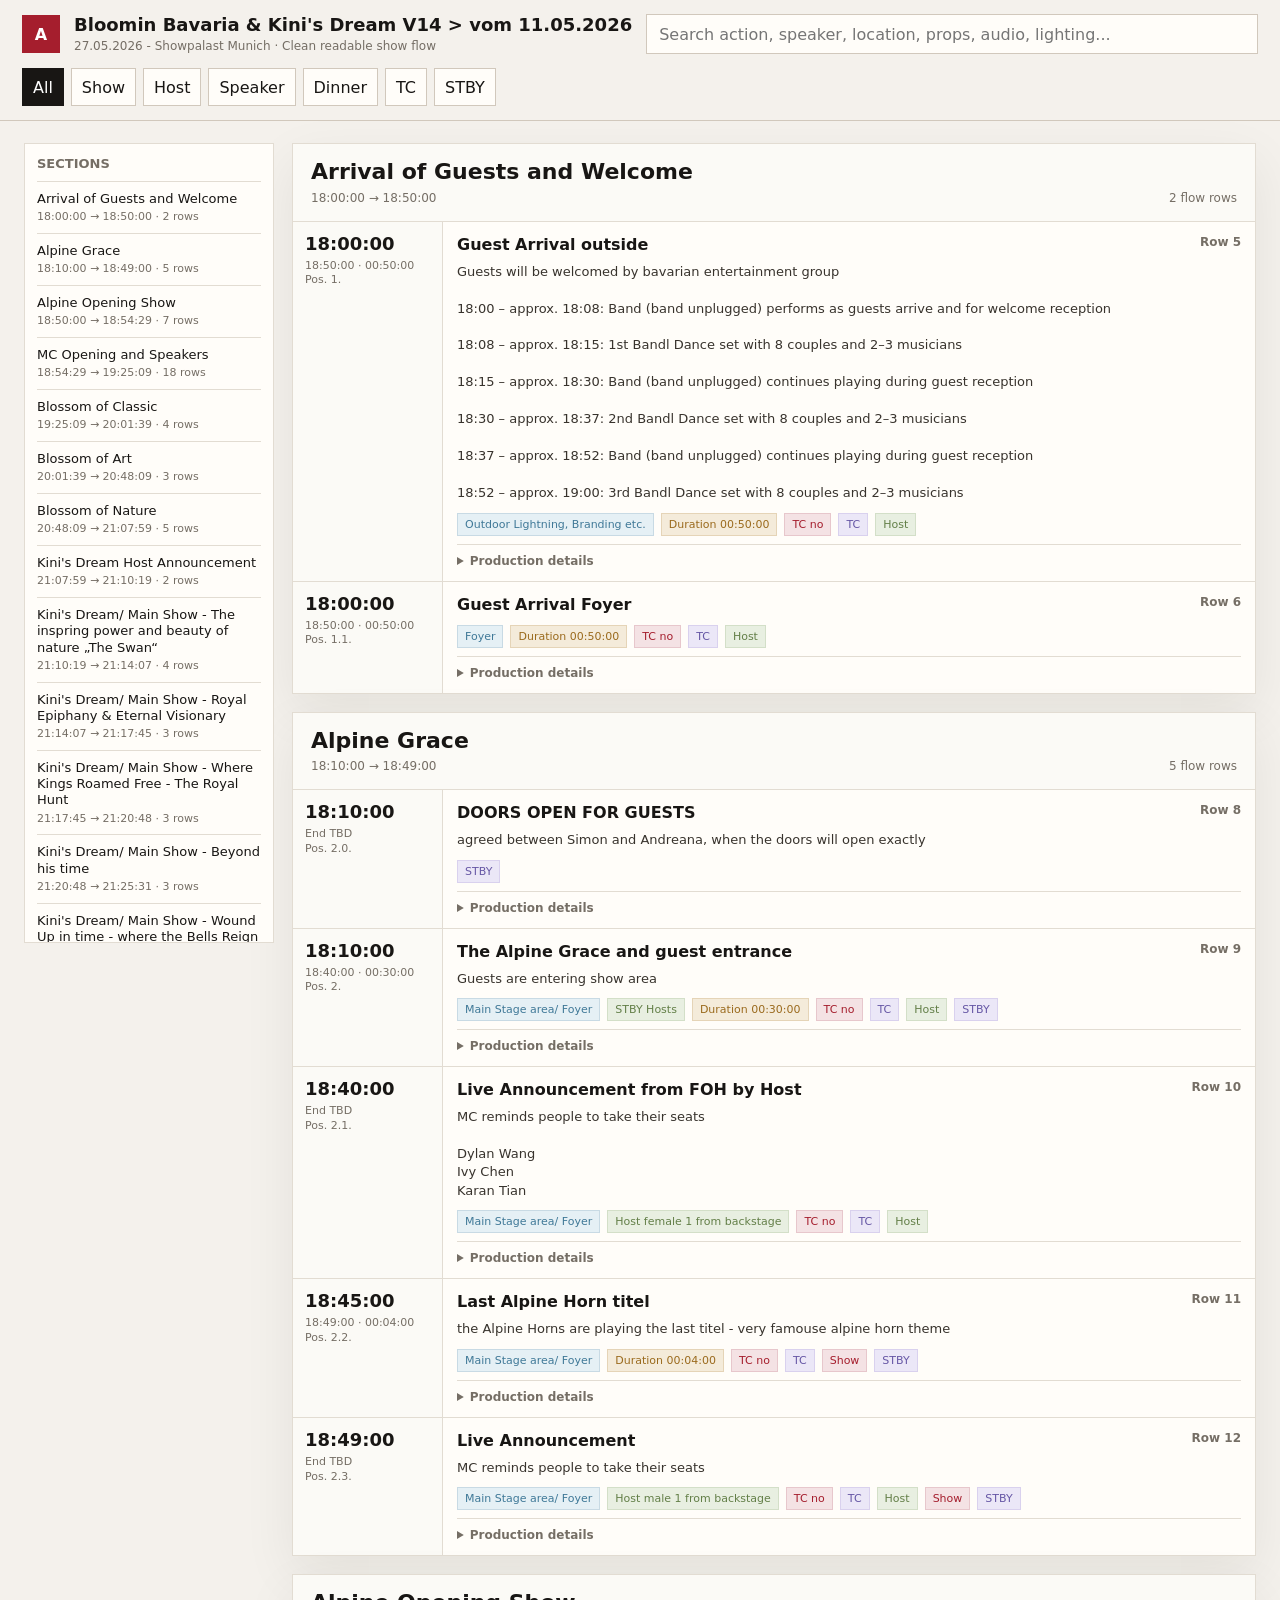
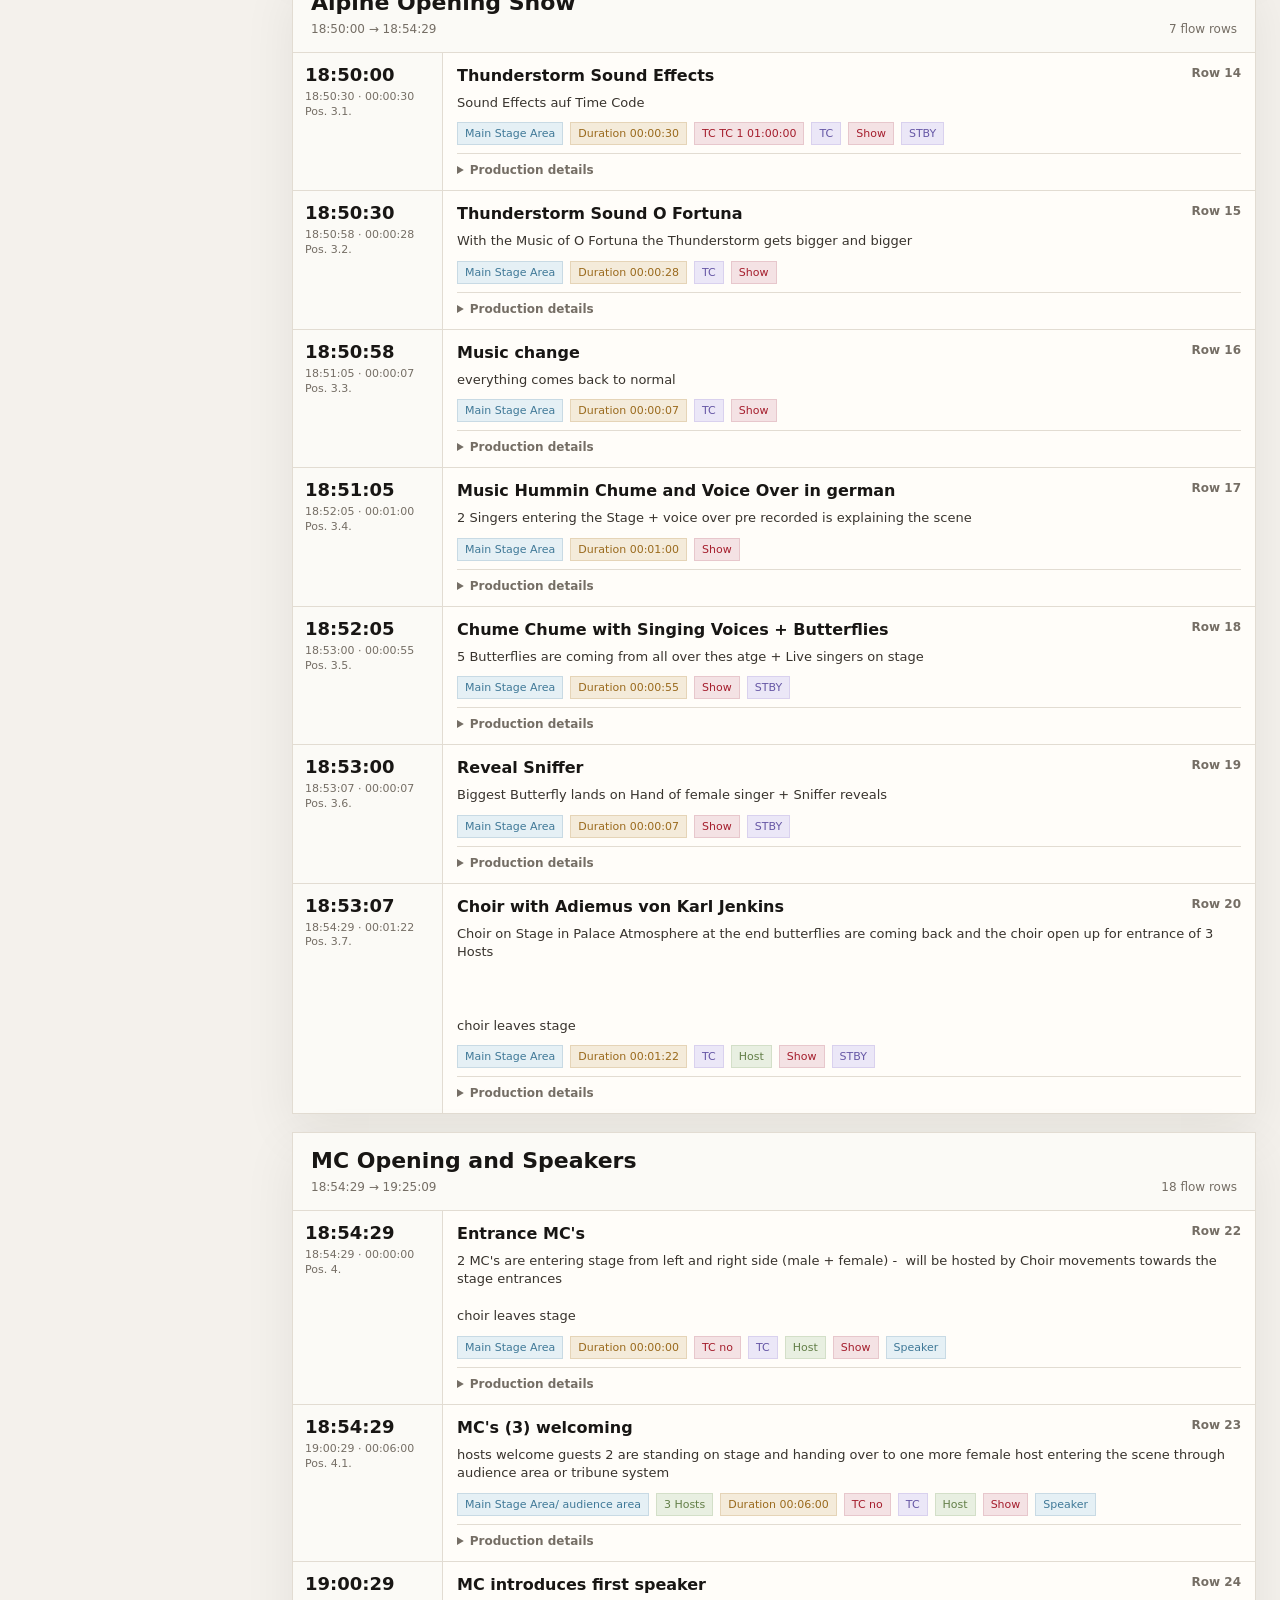
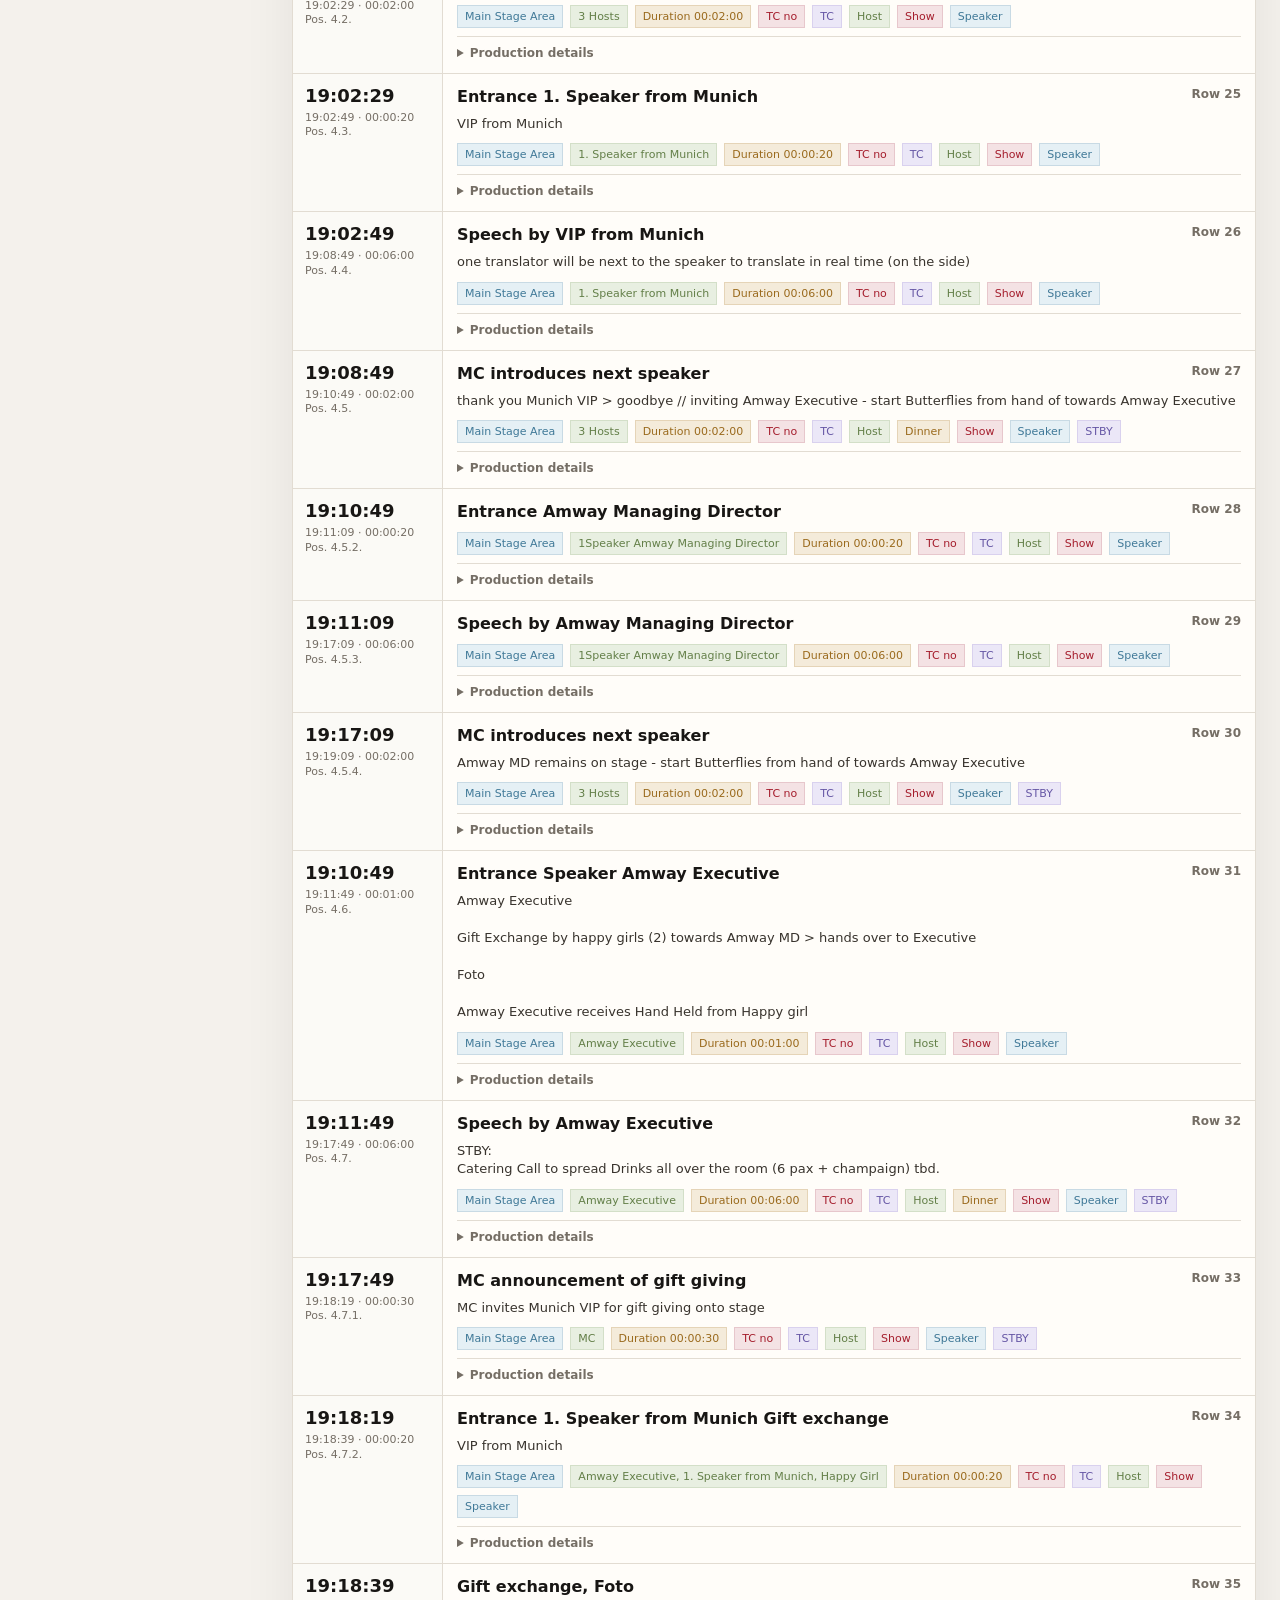
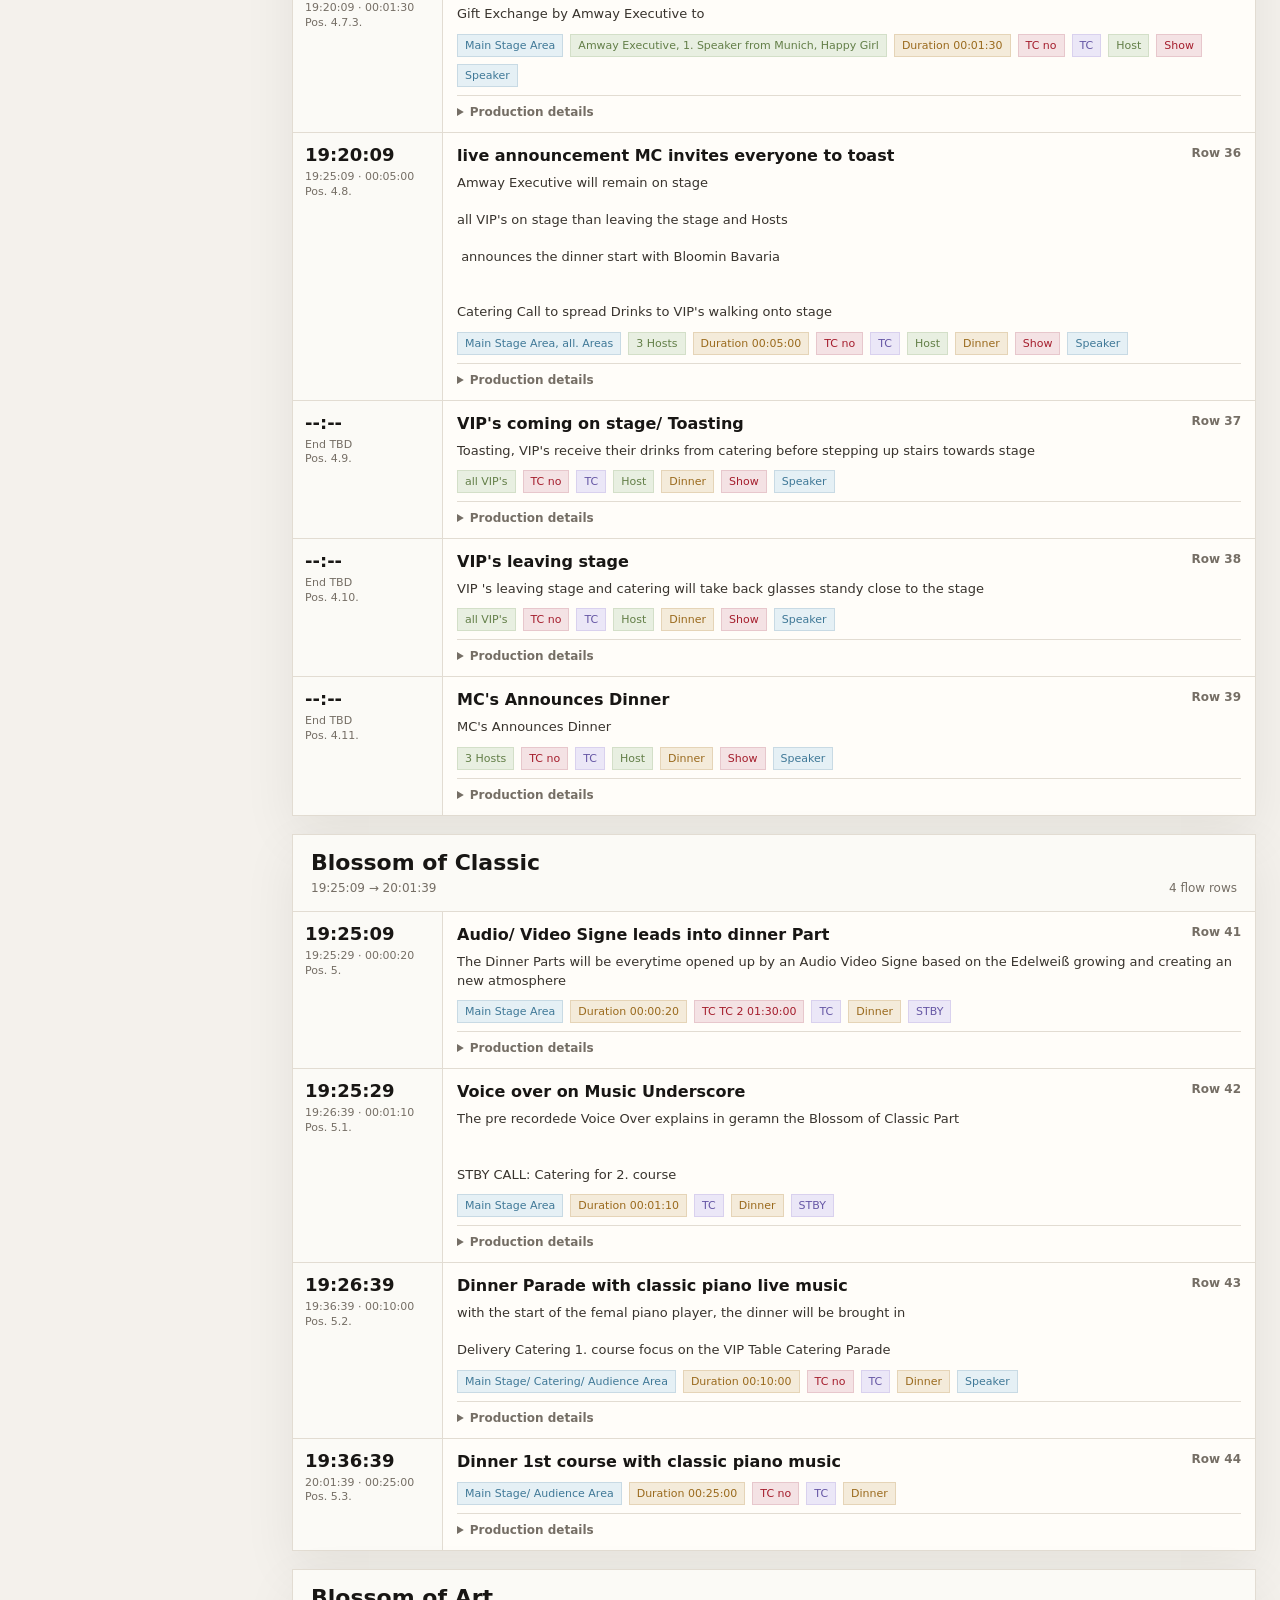
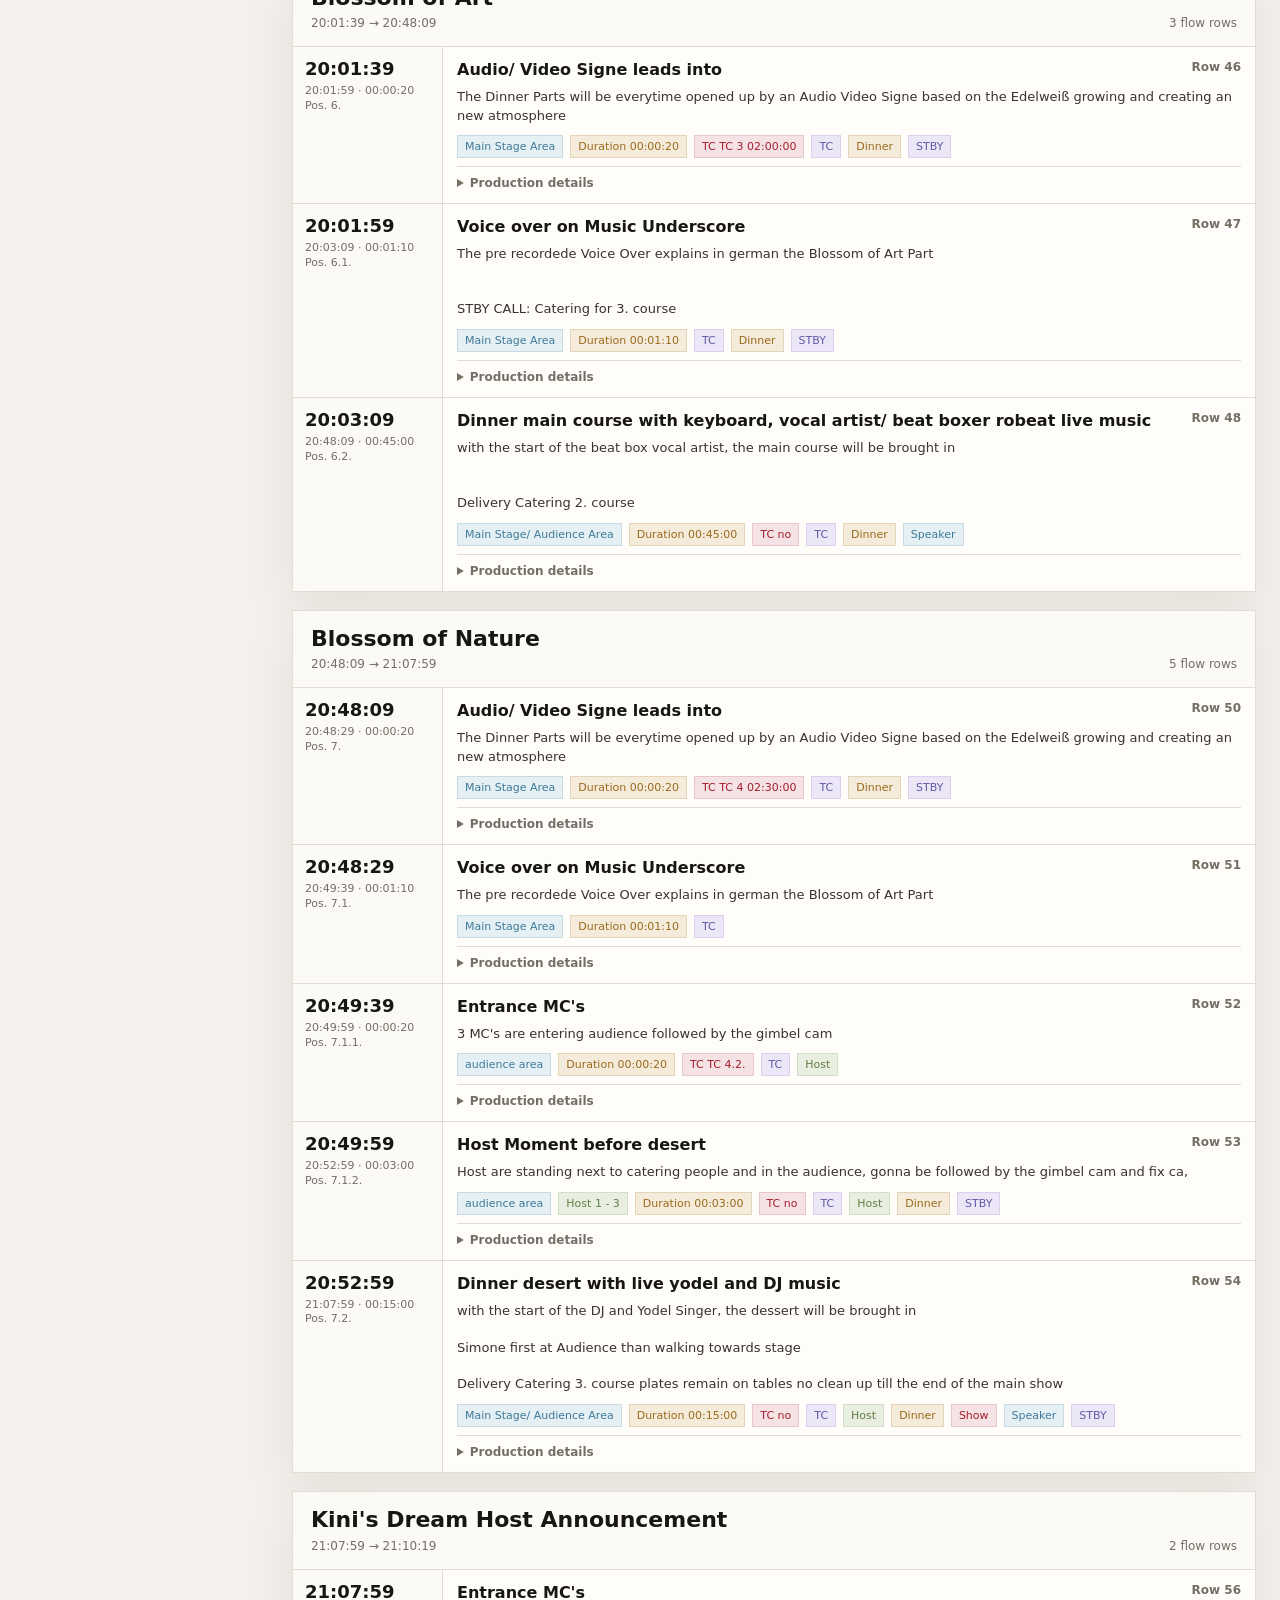
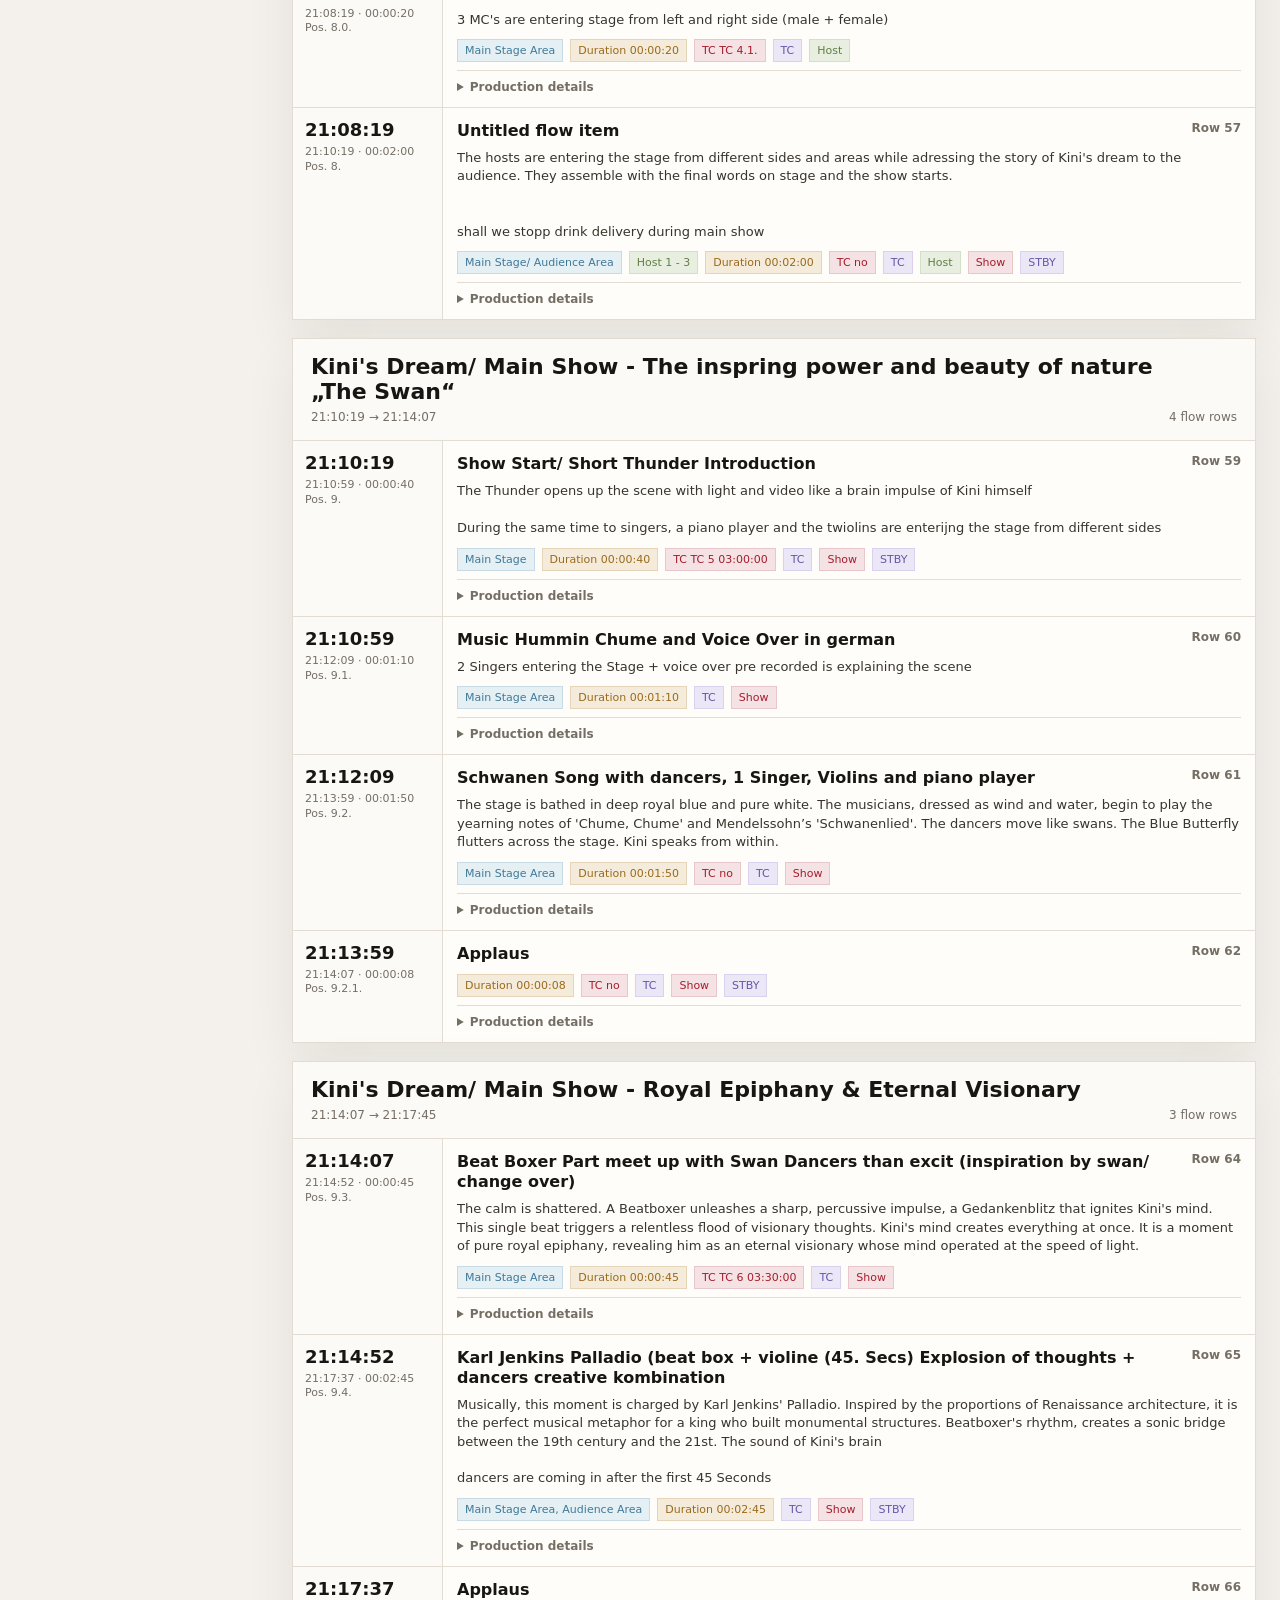
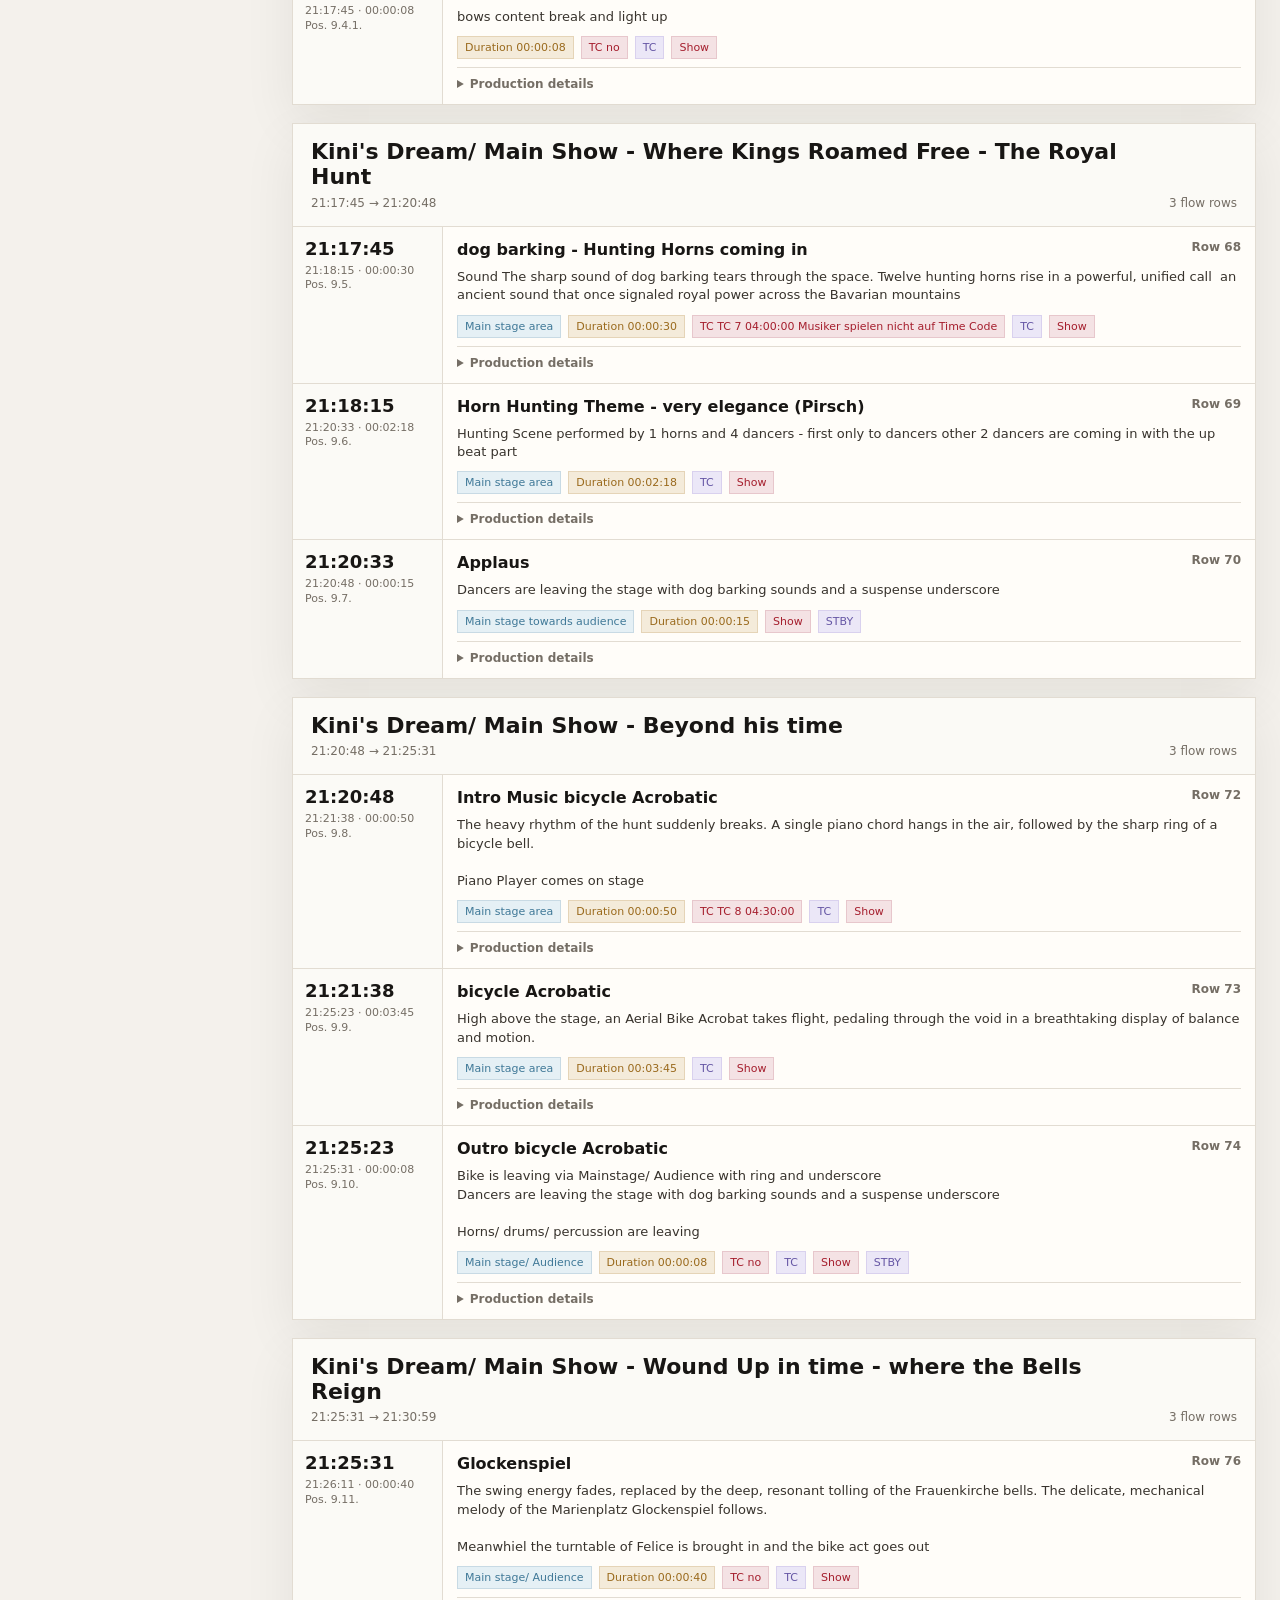
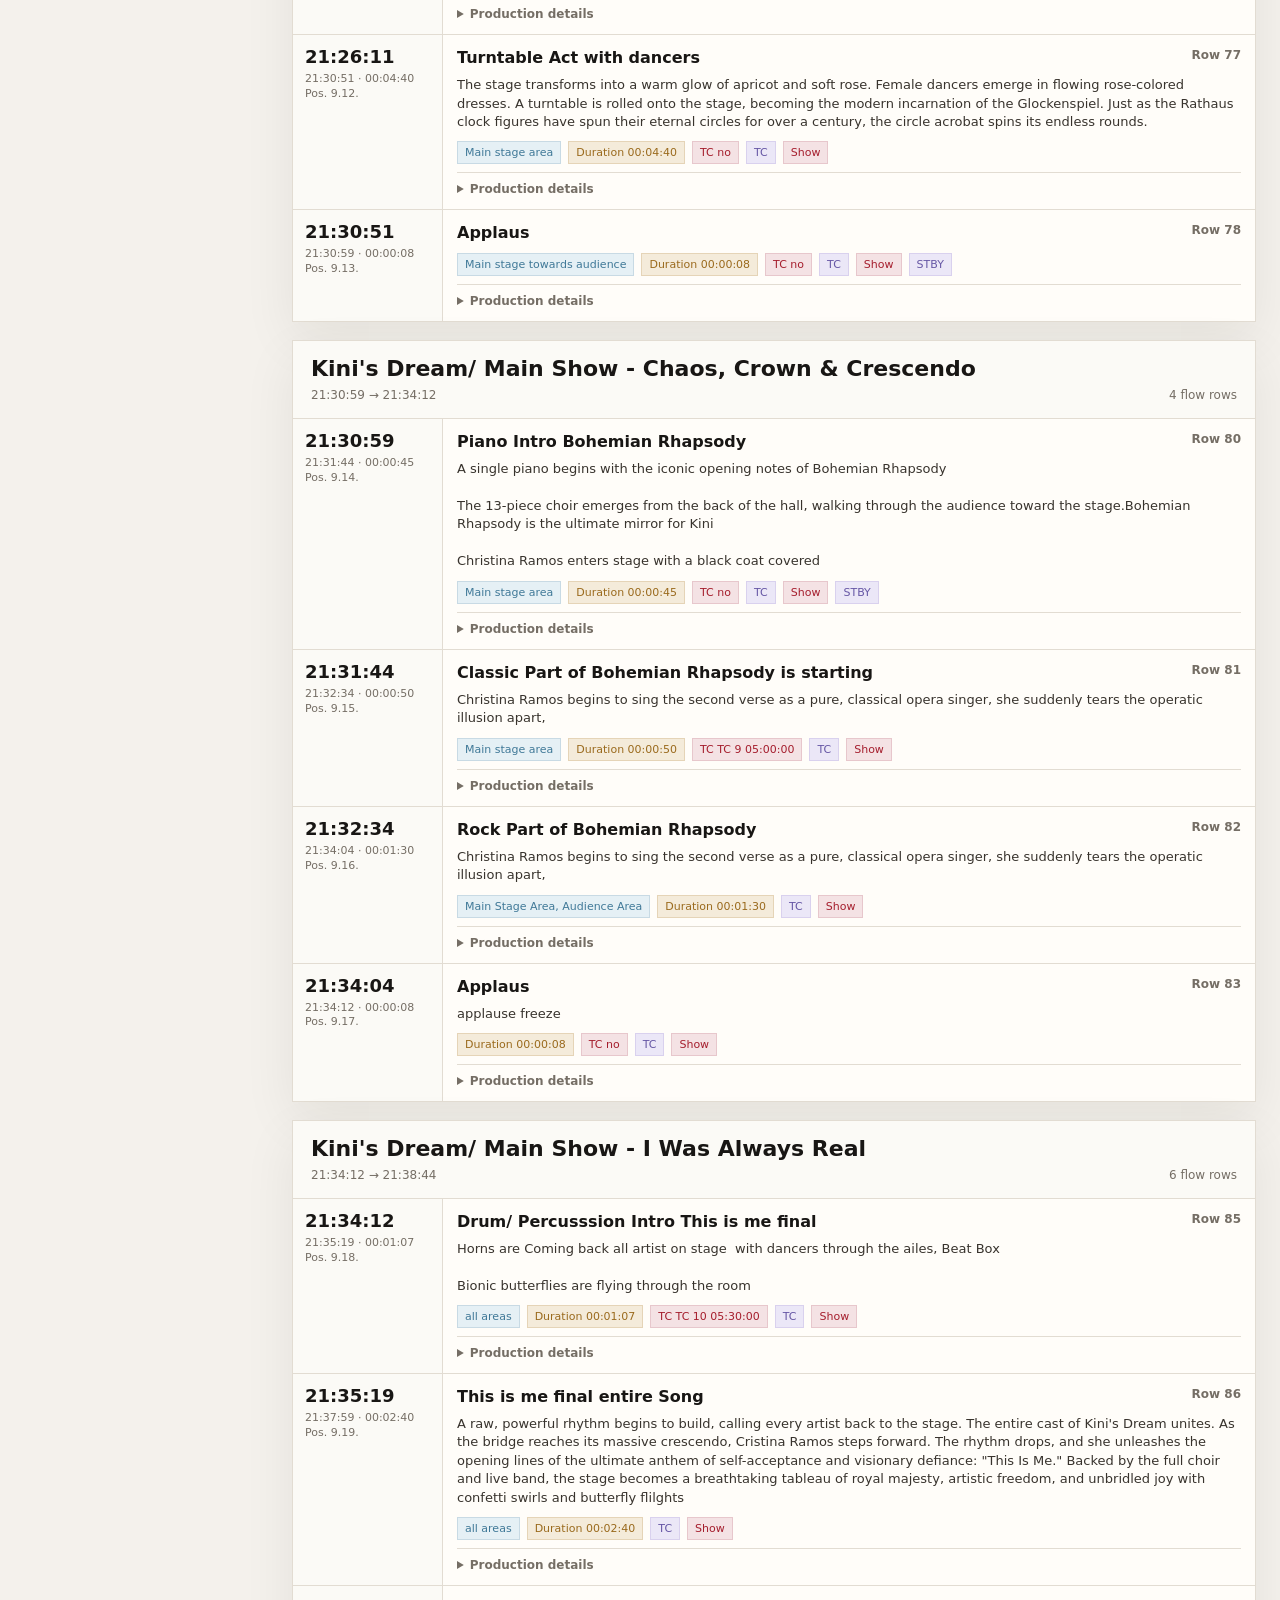
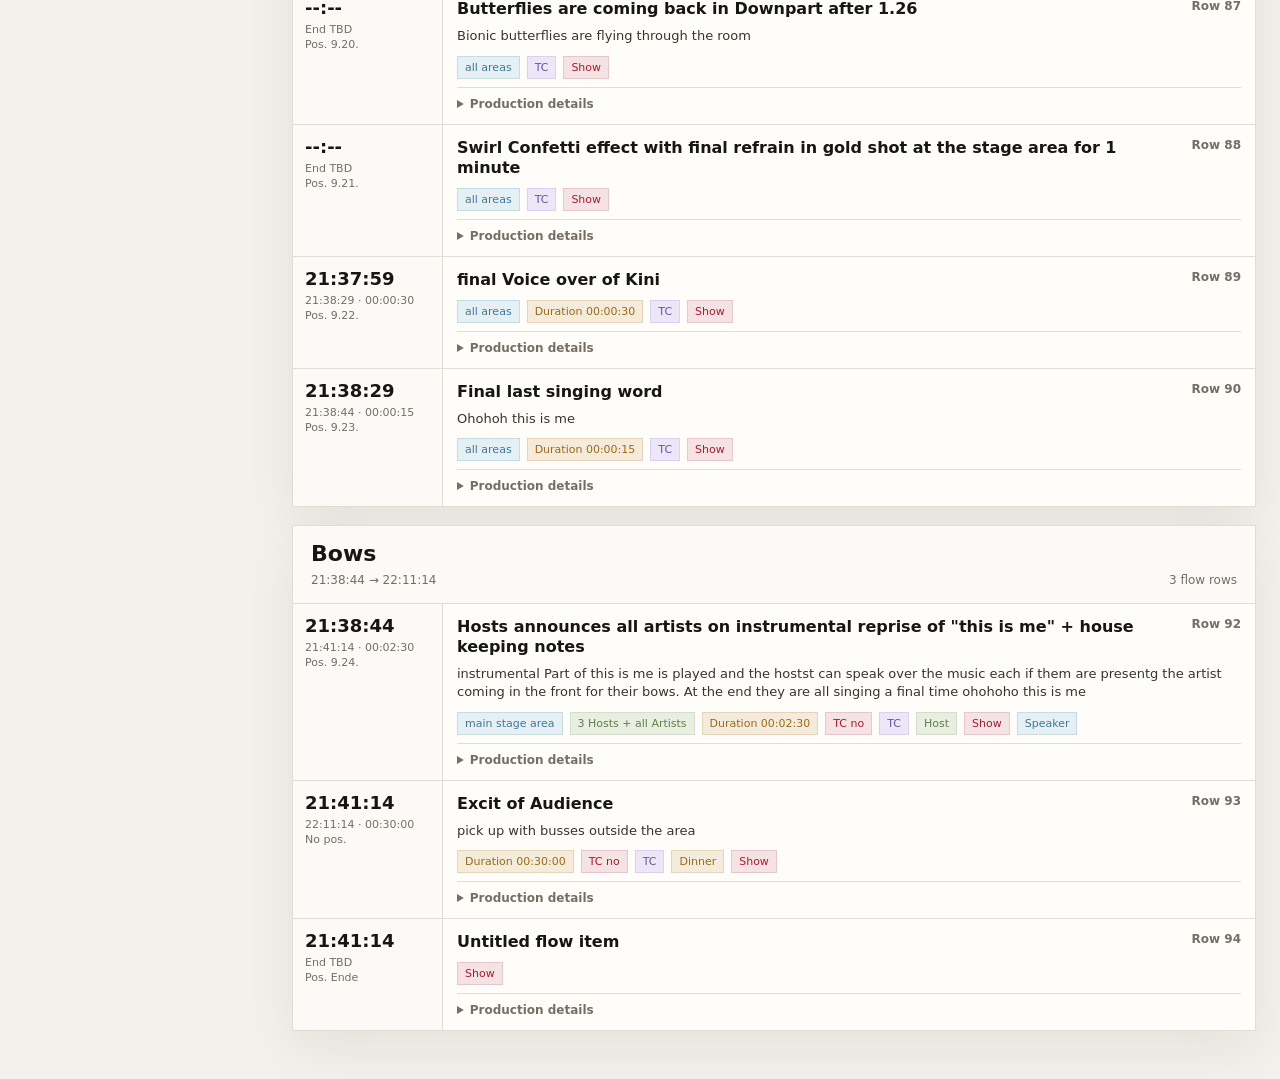
==== commit f3ab136f: "Update Amway Munich flow page" ====
--- a/amway-munich-2026-flow/index.html
+++ b/amway-munich-2026-flow/index.html
@@ -1,6 +1,27 @@
-<!doctype html><html lang=zh-CN><meta charset=utf-8><meta name=viewport content="width=device-width,initial-scale=1">
-<title>Amway Munich 2026 Production Master</title><style>
-:root{--g:#2f6b4f;--n:#16233f;--l:#d9dee5;--b:#f5f7f9;--m:#667085}*{box-sizing:border-box}body{margin:0;background:var(--b);color:#162033;font-family:Arial,'PingFang SC','Microsoft YaHei',sans-serif}header{background:#fff;border-bottom:1px solid var(--l);padding:24px 36px}h1{margin:0 0 6px;color:var(--n)}header p{margin:0;color:var(--m)}.bar{position:sticky;top:0;background:rgba(245,247,249,.96);border-bottom:1px solid var(--l);padding:12px 36px;display:flex;gap:8px;align-items:center;z-index:9}button{border:1px solid var(--l);background:#fff;border-radius:7px;padding:9px 13px;font-weight:700;cursor:pointer}button.on{background:var(--g);color:#fff}input{margin-left:auto;border:1px solid var(--l);border-radius:7px;padding:10px 12px;min-width:260px}main{padding:24px 36px 48px}.page{display:none}.page.on{display:block}.r{max-width:980px;display:grid;grid-template-columns:170px 1fr;background:#fff;border:1px solid var(--l);border-radius:10px;overflow:hidden;margin:0 0 10px}.r>b{display:flex;align-items:center;justify-content:center;padding:16px;background:#eef3f0;color:var(--g)}.r div{padding:14px 18px}h2{margin:0 0 16px}h3{margin:0;font-size:16px;line-height:1.35}.r p,.live{color:var(--m);margin:8px 0 0}.cue{max-width:1280px;display:grid;grid-template-columns:120px 1fr;background:#fff;border:1px solid var(--l);border-radius:10px;overflow:hidden;margin:0 0 10px}.cue aside{background:#f4f6f8;border-right:1px solid var(--l);display:flex;flex-direction:column;align-items:center;justify-content:center;padding:14px 10px;gap:6px}.cue aside b{font-size:18px}.cue aside em{font-style:normal;color:var(--m);font-weight:700}.cue section{padding:13px 15px}small{display:inline-block;background:var(--n);color:#fff;border-radius:999px;padding:3px 7px;margin-right:9px}.chips{display:grid;grid-template-columns:repeat(auto-fit,minmax(145px,1fr));gap:7px;margin-top:11px}.chips span{border:1px solid var(--l);border-radius:8px;background:#fafbfc;padding:7px 9px;font-weight:700}.chips i{display:block;font-style:normal;color:var(--m);font-size:11px;text-transform:uppercase;margin-bottom:3px}.remark{margin:10px 0 0;background:#fff8df;border:1px solid #f1df9a;border-radius:8px;padding:8px 9px;color:#415069}.divider{max-width:1280px;background:#111;color:#fff;text-align:center;border-radius:8px;padding:10px 12px;font-weight:800;margin:0 0 10px}.empty{display:none;color:var(--m);padding:18px}@media(max-width:800px){header,.bar,main{padding-left:16px;padding-right:16px}.bar{display:block}input{width:100%;min-width:0;margin:10px 0 0}.r,.cue{grid-template-columns:1fr}.cue aside{border-right:0;border-bottom:1px solid var(--l);flex-direction:row;justify-content:flex-start}}
-</style><body><header><h1>Amway Munich 2026 Production Master</h1><p>Business Meeting Rundown · Cue Sheet</p></header><div class=bar><button class="tab on" data-p=rundown>event rundown</button><button class=tab data-p=cue>Biz Cue sheet</button><input id=q placeholder="Search current view..."></div><main><section id=rundown class="page on"><h2>event rundown</h2><article class=r><b>09:30 - 09:32</b><div><h3>启幕影片</h3><p>Show Team · 2 min</p></div></article><article class=r><b>09:32 - 09:35</b><div><h3>主持人开场及介绍嘉宾</h3><p>MC · 3 min</p></div></article><article class=r><b>09:35 - 09:50</b><div><h3>主旨报告</h3><p>余总 · 15 min</p></div></article><article class=r><b>09:50 - 10:20</b><div><h3>抗衰策略分享</h3><p>Johnson Han · 30 min</p></div></article><article class=r><b>10:20 - 10:28</b><div><h3>Do you know Amway-4</h3><p>Show Team · 8 min</p></div></article><article class=r><b>10:28 - 11:13</b><div><h3>专题一：社群的力量-美花社群模式如何进人、留人和发展人？</h3><p>聂总 + 黄高伟、蒋兰兰 · 45 min</p></div></article><article class=r><b>11:13 - 11:58</b><div><h3>专题二：解决方案的力量-全面美好生活解决方案融入社群</h3><p>翟总 + 张弘、施华娟 · 45 min</p></div></article><article class=r><b>11:58 - 12:00</b><div><h3>研讨会宣传影片</h3><p>Show Team · 2 min</p></div></article><article class=r><b>12:00 - 12:15</b><div><h3>史提夫主席演讲（同传）</h3><p>史提夫主席 · 15 min</p></div></article><article class=r><b>12:15 - 12:25</b><div><h3>啤酒节开桶祝酒仪式</h3><p>前排嘉宾上台 · 10 min</p></div></article><article class=r><b>12:25 - 12:30</b><div><h3>主持人结束语</h3><p>MC · 5 min</p></div></article><article class=r><b>12:30 - 14:00</b><div><h3>啤酒花园午餐</h3><p>Show Team · 90 min</p></div></article><article class=r><b>14:00 - 15:30</b><div><h3>德国历史及艺术讲座</h3><p>陈钢林教授 · 90 min</p></div></article></section><section id=cue class=page><h2>Biz Cue sheet</h2><article class='cue searchable'><aside><b>08:30</b><em>60</em></aside><section><h3><small>2</small>Door open / Guest arrival</h3><p class=live></p><div class=chips><span><i>Audio</i>BGM</span><span><i>E2</i>Preset 1</span><span><i>Main</i>KV</span><span><i>Delay</i>KV</span><span><i>DSM</i>DSM Preset 1</span><span><i>LX</i>LX - walk in 2 presets</span></div><p class=remark>Check podium / step / podium mic</p></section></article><article class='cue searchable'><aside><b>follow</b><em></em></aside><section><h3><small>3</small>MC Stand by VO 10mins, 5mins, 2mins</h3><p class=live>MC · MC</p><div class=chips><span><i>Audio</i>HH 01 - MC VO</span><span><i>E2</i>Preset 1</span><span><i>Main</i>Housekeeping loop</span><span><i>Delay</i>KV</span><span><i>DSM</i>DSM Preset 1</span><span><i>LX</i>LX - walk in 2 presets</span></div><p class=remark>Wifi / seating reminder loop</p></section></article><article class='cue searchable'><aside><b>follow</b><em>2</em></aside><section><h3><small>4</small>VT01 - Code of Conduct / 行为规范影片</h3><p class=live>AV</p><div class=chips><span><i>Audio</i>Audio VT</span><span><i>E2</i>Preset 1</span><span><i>Main</i>VT01 - Code of Conduct</span><span><i>Delay</i>VT01 - Code of Conduct</span><span><i>DSM</i>DSM Preset 3</span><span><i>LX</i>LX - walk in 2 presets</span></div><p class=remark>During guest arrival / before opening</p></section></article><article class='cue searchable'><aside><b>09:30</b><em>2</em></aside><section><h3><small>5</small>VT02 - Opening Video / 启幕影片</h3><p class=live>AV</p><div class=chips><span><i>Audio</i>Audio VT</span><span><i>E2</i>Preset 1</span><span><i>Main</i>VT02 - Opening</span><span><i>Delay</i>KV</span><span><i>DSM</i>DSM Preset 3</span><span><i>LX</i>LX - Opening</span></div></section></article><article class='cue searchable'><aside><b>follow</b><em></em></aside><section><h3><small>6</small>MC goes on stage</h3><p class=live>MC</p><div class=chips><span><i>Audio</i>HH 01 - Emcee</span><span><i>E2</i>Preset 1</span><span><i>Main</i>KV</span><span><i>Delay</i>KV</span><span><i>DSM</i>DSM Preset 1</span><span><i>LX</i>LX - stage</span></div></section></article><article class='cue searchable'><aside><b>09:32</b><em>3</em></aside><section><h3><small>7</small>MC opening &amp; guest introduction / 主持人开场及介绍嘉宾</h3><p class=live>MC · MC</p><div class=chips><span><i>Audio</i>HH 01 - Emcee</span><span><i>E2</i>Preset 3</span><span><i>Main</i>KV</span><span><i>Delay</i>KV</span><span><i>DSM</i>DSM Preset 1</span><span><i>LX</i>LX - stage</span></div></section></article><article class='cue searchable'><aside><b>follow</b><em></em></aside><section><h3><small>8</small>VIP Announcement / VIP guests stand &amp; greet audience</h3><p class=live>MC · MC</p><div class=chips><span><i>Audio</i>HH 01 - Emcee</span><span><i>E2</i>Preset 5</span><span><i>Main</i>IMAG Camera PIP</span><span><i>Delay</i>LiveFeed</span><span><i>DSM</i>DSM Preset 2</span><span><i>Notes</i>VIP Announcement Notes</span><span><i>LX</i>LX - VIP</span></div><p class=remark>VIP area light up / audience greet</p></section></article><article class='cue searchable'><aside><b>follow</b><em></em></aside><section><h3><small>9</small>Camera capture VIP area / IMAG close-up</h3><p class=live>Camera · VIP guests</p><div class=chips><span><i>Audio</i>Audio - VIP / HH 01</span><span><i>E2</i>Preset 5</span><span><i>Main</i>IMAG Camera PIP</span><span><i>Delay</i>LiveFeed</span><span><i>DSM</i>DSM Preset 2</span><span><i>Notes</i>VIP Announcement Notes</span><span><i>LX</i>LX - VIP</span></div><p class=remark>Camera picks up VIP standing and greeting audience</p></section></article><article class='cue searchable'><aside><b>09:35</b><em>1:00</em></aside><section><h3><small>10</small>MC introduce Frances Yu keynote / 主持人介绍余总上台</h3><p class=live>MC · MC</p><div class=chips><span><i>Audio</i>HH 01 - Emcee</span><span><i>E2</i>Preset 1</span><span><i>Main</i>KV</span><span><i>Delay</i>KV</span><span><i>DSM</i>DSM Preset 2</span><span><i>LX</i>LX - stage</span></div><p class=remark>Introduce keynote + invite Frances Yu to stage</p></section></article><article class='cue searchable'><aside><b>09:36</b><em>0:30</em></aside><section><h3><small>11</small>Frances Yu walk up</h3><p class=live>余总 Frances Yu</p><div class=chips><span><i>Audio</i>Audio - Bumper1</span><span><i>E2</i>Preset 3</span><span><i>Main</i>VT Bumper 1</span><span><i>Delay</i>LiveFeed</span><span><i>DSM</i>DSM Preset 2</span><span><i>LX</i>LX - bumper</span></div><p class=remark>Frances Yu walk-up / podium ready</p></section></article><article class='cue searchable'><aside><b>09:36:30</b><em>13:30</em></aside><section><h3><small>12</small>主旨报告 / Frances Yu keynote</h3><p class=live>MC · 余总 Frances Yu</p><div class=chips><span><i>Audio</i>HH 02</span><span><i>E2</i>Preset 2</span><span><i>Main</i>PPT 101 full screen</span><span><i>Delay</i>PPT 101</span><span><i>DSM</i>DSM Preset 2</span><span><i>Notes</i>Notes 101</span><span><i>LX</i>LX - podium</span></div><p class=remark>Timer 13:30 / total segment 15mins incl. intro + walk-up</p></section></article><article class='cue searchable'><aside><b>follow</b><em></em></aside><section><h3><small>13</small>Speaker walk off / MC walk on stage</h3><p class=live>MC</p><div class=chips><span><i>Audio</i>Audio - Bumper1</span><span><i>E2</i>Preset 1</span><span><i>Main</i>KV</span><span><i>Delay</i>KV</span><span><i>DSM</i>DSM Preset 1</span><span><i>LX</i>LX - bumper</span></div></section></article><article class='cue searchable'><aside><b>09:50</b><em>30</em></aside><section><h3><small>14</small>MC introduce Anti-aging Strategy Sharing / 抗衰策略分享</h3><p class=live>MC</p><div class=chips><span><i>Audio</i>HH 01 - Emcee</span><span><i>E2</i>Preset 1</span><span><i>Main</i>KV</span><span><i>Delay</i>KV</span><span><i>DSM</i>DSM Preset 1</span><span><i>LX</i>LX - stage</span></div></section></article><article class='cue searchable'><aside><b>follow</b><em></em></aside><section><h3><small>15</small>Johnson Han walk up</h3><p class=live>Johnson Han</p><div class=chips><span><i>Audio</i>Audio - Bumper3</span><span><i>E2</i>Preset 3</span><span><i>Main</i>VT Bumper 3</span><span><i>Delay</i>LiveFeed</span><span><i>DSM</i>DSM Preset 3</span><span><i>LX</i>LX - bumper</span></div></section></article><article class='cue searchable'><aside><b>follow</b><em></em></aside><section><h3><small>16</small>Anti-aging Strategy Sharing / 抗衰策略分享</h3><p class=live>Johnson Han</p><div class=chips><span><i>Audio</i>HH 03</span><span><i>E2</i>Preset 2</span><span><i>Main</i>PPT 103 full screen</span><span><i>Delay</i>PPT 103</span><span><i>DSM</i>DSM Preset 2</span><span><i>Notes</i>Notes 104</span><span><i>LX</i>LX - podium</span></div><p class=remark>Timer 30mins</p></section></article><article class='cue searchable'><aside><b>follow</b><em></em></aside><section><h3><small>17</small>Johnson Han walk off / MC walk on stage</h3><p class=live>MC</p><div class=chips><span><i>Audio</i>Audio - Bumper3</span><span><i>E2</i>Preset 1</span><span><i>Main</i>KV</span><span><i>Delay</i>KV</span><span><i>DSM</i>DSM Preset 1</span><span><i>LX</i>LX - bumper</span></div></section></article><article class='cue searchable'><aside><b>10:20</b><em>8</em></aside><section><h3><small>18</small>MC intro VT03 - Do you know Amway-4</h3><p class=live>MC</p><div class=chips><span><i>Audio</i>HH 01 - Emcee</span><span><i>E2</i>Preset 1</span><span><i>Main</i>KV</span><span><i>Delay</i>KV</span><span><i>DSM</i>DSM Preset 3</span><span><i>LX</i>LX - stage</span></div></section></article><article class='cue searchable'><aside><b>follow</b><em></em></aside><section><h3><small>19</small>VT03 - Do you know Amway-4</h3><p class=live>VT</p><div class=chips><span><i>Audio</i>Audio VT</span><span><i>E2</i>Preset 1</span><span><i>Main</i>VT03 - Do you know Amway-4</span><span><i>Delay</i>VT03 - Do you know Amway-4</span><span><i>DSM</i>DSM Preset 3</span><span><i>LX</i>LX - fade</span></div></section></article><article class='cue searchable'><aside><b>follow</b><em></em></aside><section><h3><small>20</small>MC walk up to stage</h3><p class=live>MC</p><div class=chips><span><i>Audio</i>HH 01 - Emcee</span><span><i>E2</i>Preset 1</span><span><i>Main</i>KV</span><span><i>Delay</i>KV</span><span><i>DSM</i>DSM Preset 1</span><span><i>LX</i>LX - stage</span></div></section></article><article class='cue searchable'><aside><b>10:28</b><em>45</em></aside><section><h3><small>21</small>MC introduce Panel 1 / 专题一：社群的力量</h3><p class=live>MC · MC</p><div class=chips><span><i>Audio</i>HH 01 - Emcee</span><span><i>E2</i>Preset 1</span><span><i>Main</i>KV</span><span><i>Delay</i>KV</span><span><i>DSM</i>DSM Preset 1</span><span><i>LX</i>LX - stage</span></div><p class=remark>Chair / HH / water / clicker ON</p></section></article><article class='cue searchable'><aside><b>follow</b><em></em></aside><section><h3><small>22</small>Moderator Jeff Nie walk up</h3><p class=live>Moderator: Jeff Nie</p><div class=chips><span><i>Audio</i>Audio - Bumper4</span><span><i>E2</i>Preset 3</span><span><i>Main</i>VT Bumper 4</span><span><i>Delay</i>LiveFeed</span><span><i>DSM</i>DSM Preset 3</span><span><i>LX</i>LX - bumper</span></div></section></article><article class='cue searchable'><aside><b>follow</b><em></em></aside><section><h3><small>23</small>Moderator intro Panel 1 speakers</h3><p class=live>Jeff Nie</p><div class=chips><span><i>Audio</i>HH 02</span><span><i>E2</i>Preset 2</span><span><i>Main</i>PPT 104</span><span><i>Delay</i>PPT 105</span><span><i>DSM</i>DSM Preset 2</span><span><i>Notes</i>Notes 105</span><span><i>LX</i>LX - Panel</span></div><p class=remark>Timer 45mins</p></section></article><article class='cue searchable'><aside><b>follow</b><em></em></aside><section><h3><small>24</small>Panel 1 speakers walk up</h3><p class=live>黄高伟、蒋兰兰</p><div class=chips><span><i>Audio</i>Audio - Bumper4</span><span><i>E2</i>Preset 3</span><span><i>Main</i>VT Bumper 405</span><span><i>Delay</i>LiveFeed</span><span><i>DSM</i>DSM Preset 3</span><span><i>LX</i>LX - bumper</span></div></section></article><article class='cue searchable'><aside><b>follow</b><em></em></aside><section><h3><small>25</small>Panel 1 discussion / 美花社群模式如何进人、留人和发展人</h3><p class=live>Jeff Nie + 黄高伟 + 蒋兰兰</p><div class=chips><span><i>Audio</i>HH 02-04</span><span><i>E2</i>Preset 2</span><span><i>Main</i>PPT 104</span><span><i>Delay</i>PPT 104</span><span><i>DSM</i>DSM Preset 2</span><span><i>Notes</i>Notes 105</span><span><i>LX</i>LX - Panel</span></div></section></article><article class='cue searchable'><aside><b>follow</b><em></em></aside><section><h3><small>26</small>Panel 1 discussion - livefeed</h3><p class=live></p><div class=chips><span><i>Audio</i>HH 02-04</span><span><i>E2</i>Preset 5</span><span><i>Main</i>PPT 104</span><span><i>Delay</i>PPT 104</span><span><i>DSM</i>DSM Preset 4</span><span><i>Notes</i>Panel Notes</span><span><i>LX</i>LX - Panel</span></div></section></article><article class='cue searchable'><aside><b>follow</b><em></em></aside><section><h3><small>27</small>Panel 1 walk off / MC walk on stage</h3><p class=live>MC</p><div class=chips><span><i>Audio</i>Audio - Bumper4</span><span><i>E2</i>Preset 1</span><span><i>Main</i>KV</span><span><i>Delay</i>KV</span><span><i>DSM</i>DSM Preset 1</span><span><i>LX</i>LX - bumper</span></div><p class=remark>Chair / HH / water / clicker OFF</p></section></article><article class='cue searchable'><aside><b>11:13</b><em>45</em></aside><section><h3><small>28</small>MC introduce Panel 2 / 专题二：解决方案的力量</h3><p class=live>MC · MC</p><div class=chips><span><i>Audio</i>HH 01 - Emcee</span><span><i>E2</i>Preset 1</span><span><i>Main</i>KV</span><span><i>Delay</i>KV</span><span><i>DSM</i>DSM Preset 1</span><span><i>LX</i>LX - stage</span></div><p class=remark>Chair / HH / water / clicker ON</p></section></article><article class='cue searchable'><aside><b>follow</b><em></em></aside><section><h3><small>29</small>Moderator Jenny Zhai walk up</h3><p class=live>Moderator: Jenny Zhai</p><div class=chips><span><i>Audio</i>Audio - Bumper5</span><span><i>E2</i>Preset 3</span><span><i>Main</i>VT panel1</span><span><i>Delay</i>LiveFeed</span><span><i>DSM</i>DSM Preset 3</span><span><i>LX</i>LX - bumper</span></div></section></article><article class='cue searchable'><aside><b>follow</b><em></em></aside><section><h3><small>30</small>Moderator intro Panel 2 speakers</h3><p class=live>Jenny Zhai</p><div class=chips><span><i>Audio</i>HH 02</span><span><i>E2</i>Preset 2</span><span><i>Main</i>PPT 105</span><span><i>Delay</i>PPT 105</span><span><i>DSM</i>DSM Preset 2</span><span><i>Notes</i>Notes 103</span><span><i>LX</i>LX - Panel</span></div><p class=remark>Timer 45mins</p></section></article><article class='cue searchable'><aside><b>follow</b><em></em></aside><section><h3><small>31</small>Panel 2 speakers walk up</h3><p class=live>张弘、施华娟</p><div class=chips><span><i>Audio</i>Audio - Bumper5</span><span><i>E2</i>Preset 3</span><span><i>Main</i>VT panel2</span><span><i>Delay</i>LiveFeed</span><span><i>DSM</i>DSM Preset 3</span><span><i>LX</i>LX - bumper</span></div></section></article><article class='cue searchable'><aside><b>follow</b><em></em></aside><section><h3><small>32</small>Panel 2 discussion / 全面美好生活解决方案融入社群</h3><p class=live>Jenny Zhai + 张弘 + 施华娟</p><div class=chips><span><i>Audio</i>HH 02-04</span><span><i>E2</i>Preset 2</span><span><i>Main</i>PPT 105</span><span><i>Delay</i>PPT 105</span><span><i>DSM</i>DSM Preset 2</span><span><i>Notes</i>Notes 103</span><span><i>LX</i>LX - Panel</span></div></section></article><article class='cue searchable'><aside><b>follow</b><em></em></aside><section><h3><small>33</small>Panel 2 discussion - livefeed</h3><p class=live></p><div class=chips><span><i>Audio</i>HH 02-04</span><span><i>E2</i>Preset 5</span><span><i>Main</i>PPT 105</span><span><i>Delay</i>PPT 105</span><span><i>DSM</i>DSM Preset 4</span><span><i>Notes</i>Panel Notes</span><span><i>LX</i>LX - Panel</span></div></section></article><article class='cue searchable'><aside><b>follow</b><em></em></aside><section><h3><small>34</small>Panel 2 walk off / MC walk on stage</h3><p class=live>MC</p><div class=chips><span><i>Audio</i>Audio - Bumper5</span><span><i>E2</i>Preset 1</span><span><i>Main</i>KV</span><span><i>Delay</i>KV</span><span><i>DSM</i>DSM Preset 1</span><span><i>LX</i>LX - bumper</span></div><p class=remark>Chair / HH / water / clicker OFF</p></section></article><article class='cue searchable'><aside><b>11:58</b><em>2</em></aside><section><h3><small>35</small>MC intro VT04 - 研讨会宣传影片 (PY25/26 D/I Lisbon)</h3><p class=live>MC</p><div class=chips><span><i>Audio</i>HH 01 - Emcee</span><span><i>E2</i>Preset 1</span><span><i>Main</i>KV</span><span><i>Delay</i>KV</span><span><i>DSM</i>DSM Preset 3</span><span><i>LX</i>LX - stage</span></div></section></article><article class='cue searchable'><aside><b>follow</b><em></em></aside><section><h3><small>36</small>VT04 - 研讨会宣传影片 (PY25/26 D/I Lisbon)</h3><p class=live>VT</p><div class=chips><span><i>Audio</i>Audio VT</span><span><i>E2</i>Preset 1</span><span><i>Main</i>VT04 - Lisbon</span><span><i>Delay</i>VT04 - Lisbon</span><span><i>DSM</i>DSM Preset 3</span><span><i>LX</i>LX - fade</span></div></section></article><article class='cue searchable'><aside><b>follow</b><em></em></aside><section><h3><small>37</small>MC walk up to stage</h3><p class=live>MC</p><div class=chips><span><i>Audio</i>HH 01 - Emcee</span><span><i>E2</i>Preset 1</span><span><i>Main</i>KV</span><span><i>Delay</i>KV</span><span><i>DSM</i>DSM Preset 1</span><span><i>LX</i>LX - stage</span></div></section></article><article class='cue searchable'><aside><b>12:00</b><em>15</em></aside><section><h3><small>38</small>MC introduce Steve Chairman Speech / 史提夫主席演讲（同传）</h3><p class=live>MC</p><div class=chips><span><i>Audio</i>HH 01 - Emcee</span><span><i>E2</i>Preset 1</span><span><i>Main</i>KV</span><span><i>Delay</i>KV</span><span><i>DSM</i>DSM Preset 1</span><span><i>LX</i>LX - stage</span></div></section></article><article class='cue searchable'><aside><b>follow</b><em></em></aside><section><h3><small>39</small>Steve Chairman walk up</h3><p class=live>Steve Van Andel</p><div class=chips><span><i>Audio</i>Audio - Bumper2</span><span><i>E2</i>Preset 3</span><span><i>Main</i>VT Bumper 2</span><span><i>Delay</i>LiveFeed</span><span><i>DSM</i>DSM Preset 3</span><span><i>LX</i>LX - bumper</span></div></section></article><article class='cue searchable'><aside><b>follow</b><em></em></aside><section><h3><small>40</small>Steve Chairman Speech</h3><p class=live>Steve Van Andel</p><div class=chips><span><i>Audio</i>Lapel</span><span><i>E2</i>Preset 2</span><span><i>Main</i>PPT 102 full screen</span><span><i>Delay</i>PPT 102</span><span><i>DSM</i>DSM Preset 2</span><span><i>Notes</i>Notes 102</span><span><i>LX</i>LX - podium</span></div><p class=remark>Timer 15mins / simultaneous translation</p></section></article><article class='cue searchable'><aside><b>follow</b><em></em></aside><section><h3><small>41</small>Steve walk off / MC walk on stage</h3><p class=live>MC</p><div class=chips><span><i>Audio</i>Audio - Bumper2</span><span><i>E2</i>Preset 1</span><span><i>Main</i>KV</span><span><i>Delay</i>KV</span><span><i>DSM</i>DSM Preset 1</span><span><i>LX</i>LX - bumper</span></div></section></article><article class='cue searchable'><aside><b>12:15</b><em>1:00</em></aside><section><h3><small>42</small>MC intro Beer Barrel Opening / 啤酒节开桶祝酒仪式</h3><p class=live>MC · MC</p><div class=chips><span><i>Audio</i>HH 01 - Emcee</span><span><i>E2</i>Preset 1</span><span><i>Main</i>KV</span><span><i>Delay</i>KV</span><span><i>DSM</i>DSM Preset 1</span><span><i>LX</i>LX - stage</span></div></section></article><article class='cue searchable'><aside><b>12:16</b><em>2:30</em></aside><section><h3><small>43</small>SVA change vest / Alphorns on stage</h3><p class=live>Stage</p><div class=chips><span><i>Audio</i>Audio - beer</span><span><i>E2</i>Preset 5</span><span><i>Main</i>KV</span><span><i>Delay</i>KV</span><span><i>DSM</i>DSM Preset 4</span><span><i>Notes</i>Costume change + stage positions</span><span><i>LX</i>LX - stage</span></div><p class=remark>2 staff assist; vest + felt hat preset SL/SR; approx 2:30</p></section></article><article class='cue searchable'><aside><b>12:16</b><em>2:30</em></aside><section><h3><small>44</small>Invite VIPs on stage / 邀请前排VIP登台</h3><p class=live>MC / Stage · Front-row VIPs</p><div class=chips><span><i>Audio</i>Audio - beer</span><span><i>E2</i>Preset 5</span><span><i>Main</i>IMAG Camera PIP</span><span><i>Delay</i>LiveFeed</span><span><i>DSM</i>DSM Preset 4</span><span><i>Notes</i>VIP lineup notes</span><span><i>LX</i>LX - Beer</span></div><p class=remark>VIPs enter from center aisle; protocol guides lineup</p></section></article><article class='cue searchable'><aside><b>12:16</b><em>2:30</em></aside><section><h3><small>45</small>Beer barrel entrance / 啤酒桶入场</h3><p class=live>Stage · Beer Master + Staff</p><div class=chips><span><i>Audio</i>Audio - beer</span><span><i>E2</i>Preset 5</span><span><i>Main</i>Barrel / Toast KV</span><span><i>Delay</i>LiveFeed</span><span><i>DSM</i>DSM Preset 4</span><span><i>Notes</i>Barrel ceremony notes</span><span><i>LX</i>LX - Beer</span></div><p class=remark>Runs in parallel with SVA change + VIP walk-up; barrel to center stage</p></section></article><article class='cue searchable'><aside><b>12:18:30</b><em>1:00</em></aside><section><h3><small>46</small>Hand over mallet / explain tapping method / 交接木槌并说明开桶方法</h3><p class=live>MC / Beer Master · SVA</p><div class=chips><span><i>Audio</i>Audio - beer</span><span><i>E2</i>Preset 5</span><span><i>Main</i>Barrel / Toast KV</span><span><i>Delay</i>LiveFeed</span><span><i>DSM</i>DSM Preset 4</span><span><i>Notes</i>Tapping instruction</span><span><i>LX</i>LX - Beer</span></div><p class=remark>Alphorn standby SL/SR; barrel, mallet, glasses ready</p></section></article><article class='cue searchable'><aside><b>12:19:30</b><em>0:40</em></aside><section><h3><small>47</small>Beer Master demo / SVA ready position / 示范并递锤</h3><p class=live>Stage · Beer Master + SVA</p><div class=chips><span><i>Audio</i>MC VO</span><span><i>E2</i>Preset 5</span><span><i>Main</i>Barrel / Toast KV</span><span><i>Delay</i>LiveFeed</span><span><i>DSM</i>DSM Preset 4</span><span><i>Notes</i>Photo hold / tapping cue</span><span><i>LX</i>LX - Beer</span></div><p class=remark>Camera/photo hold; SVA grips mallet</p></section></article><article class='cue searchable'><aside><b>12:20:10</b><em>0:10</em></aside><section><h3><small>48</small>Tapping moment / 开桶仪式</h3><p class=live>Stage · SVA + VIPs</p><div class=chips><span><i>Audio</i>Alphorn sting / applause hit</span><span><i>E2</i>Preset 5</span><span><i>Main</i>Barrel / Toast KV</span><span><i>Delay</i>LiveFeed</span><span><i>DSM</i>DSM Preset 4</span><span><i>Notes</i>Tapping countdown</span><span><i>LX</i>LX - TAP</span></div><p class=remark>MC VO cue applause on successful tap</p></section></article><article class='cue searchable'><aside><b>12:20:20</b><em>2:00</em></aside><section><h3><small>49</small>Pouring &amp; glass distribution / 倒酒及分杯</h3><p class=live>Stage / Catering · Beer Master + Amway Staff</p><div class=chips><span><i>Audio</i>Bavarian underscore</span><span><i>E2</i>Preset 5</span><span><i>Main</i>Barrel / Toast KV</span><span><i>Delay</i>LiveFeed</span><span><i>DSM</i>DSM Preset 4</span><span><i>Notes</i>Pouring / VIP glass notes</span><span><i>LX</i>LX - TAP</span></div><p class=remark>Pour 8 core VIP glasses; distribute stage VIP glasses</p></section></article><article class='cue searchable'><aside><b>12:20:20</b><em>2:00</em></aside><section><h3><small>50</small>Floor beer service + dancers preset / 内场上酒及舞者入场站位</h3><p class=live>FOH / Stage · All guests / Dancers</p><div class=chips><span><i>Audio</i>Bavarian underscore -&gt; Schuhplattler ready</span><span><i>E2</i>Preset 5</span><span><i>Main</i>Barrel / Toast KV</span><span><i>Delay</i>LiveFeed</span><span><i>DSM</i>DSM Preset 4</span><span><i>Notes</i>Service + dance standby</span><span><i>LX</i>LX - TAP</span></div><p class=remark>Audience beer distribution; dancers preset while stage prepares toast</p></section></article><article class='cue searchable'><aside><b>12:22:20</b><em>1:30</em></aside><section><h3><small>51</small>Ein Prosit Toast / 全场祝酒</h3><p class=live>MC / Beer Master · All stage VIPs + Guests</p><div class=chips><span><i>Audio</i>HH 01 - Emcee / Ein Prosit</span><span><i>E2</i>Preset 5</span><span><i>Main</i>Toast KV / IMAG</span><span><i>Delay</i>LiveFeed</span><span><i>DSM</i>DSM Preset 4</span><span><i>Notes</i>Ein Prosit lyrics / toast cue</span><span><i>LX</i>LX - TOAST</span></div><p class=remark>Beer Master leads Ein Prosit; MC supports CN/EN; group photo moment</p></section></article><article class='cue searchable'><aside><b>12:25</b><em>5</em></aside><section><h3><small>52</small>MC closing remarks / 主持人结束语</h3><p class=live>MC · MC</p><div class=chips><span><i>Audio</i>HH 01 - Emcee</span><span><i>E2</i>Preset 2</span><span><i>Main</i>KV</span><span><i>Delay</i>KV</span><span><i>DSM</i>DSM Preset 2</span><span><i>LX</i>LX - stage</span></div><p class=remark>Lunch transition instruction</p></section></article><article class='cue searchable'><aside><b>follow</b><em></em></aside><section><h3><small>53</small>MC walk off / lunch transition</h3><p class=live>MC</p><div class=chips><span><i>Audio</i>BGM</span><span><i>E2</i>Preset 1</span><span><i>Main</i>KV</span><span><i>Delay</i>KV</span><span><i>DSM</i>DSM Preset 1</span><span><i>LX</i>LX - bumper</span></div><p class=remark>Guests move to beer garden / lunch</p></section></article><article class='cue searchable'><aside><b>12:30</b><em>90</em></aside><section><h3><small>54</small>Beer Garden Lunch / 啤酒花园午餐</h3><p class=live>FOH</p><div class=chips><span><i>Audio</i>BGM / Live Band</span><span><i>E2</i>Preset 1</span><span><i>Main</i>KV</span><span><i>Delay</i>KV</span><span><i>DSM</i>DSM Preset 1</span><span><i>LX</i>LX - walk in 2 presets</span></div><p class=remark>Guests move to beer garden / lunch</p></section></article><div class=divider>AFTERNOON SESSION</div><article class='cue searchable'><aside><b>14:00</b><em>90</em></aside><section><h3><small>55</small>MC introduce German History &amp; Art Lecture / 德国历史及艺术讲座</h3><p class=live>MC</p><div class=chips><span><i>Audio</i>HH 01 - Emcee</span><span><i>E2</i>Preset 1</span><span><i>Main</i>KV</span><span><i>Delay</i>KV</span><span><i>DSM</i>DSM Preset 1</span><span><i>LX</i>LX - stage</span></div></section></article><article class='cue searchable'><aside><b>follow</b><em></em></aside><section><h3><small>56</small>Dr. Chen walk up</h3><p class=live>陈钢林教授</p><div class=chips><span><i>Audio</i>Audio - Bumper7</span><span><i>E2</i>Preset 3</span><span><i>Main</i>VT Bumper 7</span><span><i>Delay</i>LiveFeed</span><span><i>DSM</i>DSM Preset 3</span><span><i>LX</i>LX - bumper</span></div></section></article><article class='cue searchable'><aside><b>follow</b><em></em></aside><section><h3><small>57</small>German History &amp; Art Lecture / 德国历史及艺术讲座</h3><p class=live>陈钢林教授</p><div class=chips><span><i>Audio</i>HH / Podium Mic</span><span><i>E2</i>Preset 2</span><span><i>Main</i>PPT 107 full screen</span><span><i>Delay</i>PPT 107</span><span><i>DSM</i>DSM Preset 2</span><span><i>Notes</i>Notes 107</span><span><i>LX</i>LX - podium</span></div><p class=remark>Timer 90mins</p></section></article><article class='cue searchable'><aside><b>15:30</b><em></em></aside><section><h3><small>58</small>END OF BIZ SESSION / Guest check out</h3><p class=live>FOH</p><div class=chips><span><i>Audio</i>BGM</span><span><i>E2</i>Preset 1</span><span><i>Main</i>KV</span><span><i>Delay</i>KV</span><span><i>DSM</i>DSM Preset 1</span><span><i>LX</i>LX - walk in 2 presets</span></div></section></article><p class=empty>No cues match this search.</p></section></main><script>
-const tabs=[...document.querySelectorAll('.tab')],pages=[...document.querySelectorAll('.page')],q=document.getElementById('q');tabs.forEach(b=>b.onclick=()=>{tabs.forEach(x=>x.classList.remove('on'));pages.forEach(x=>x.classList.remove('on'));b.classList.add('on');document.getElementById(b.dataset.p).classList.add('on');q.value='';filter()});function filter(){let s=document.querySelector('.page.on'),v=q.value.toLowerCase().trim(),items=[...s.children].filter(x=>x.tagName!='H2'&&!x.classList.contains('empty'));let n=0;items.forEach(x=>{let show=!v||x.innerText.toLowerCase().includes(v);x.style.display=show?'':'none';if(show)n++});let e=s.querySelector('.empty');if(e)e.style.display=n||!v?'none':'block'}q.oninput=filter;
+<!doctype html>
+<html lang="en"><head><meta charset="utf-8"/><meta name="viewport" content="width=device-width, initial-scale=1"/>
+<title>Amway Running Order - Clean Show Flow</title>
+<style>
+:root{--bg:#f4f1ec;--paper:#fffdf9;--ink:#181614;--muted:#756e65;--line:#e2dcd2;--line2:#d1c8bc;--red:#a51e2d;--soft-red:#f4e2e4;--blue:#3f7897;--soft-blue:#e5f0f5;--green:#637f48;--soft-green:#e8efe1;--gold:#9a6a1d;--soft-gold:#f4ebda;--lav:#6657a5;--soft-lav:#ebe7f7;}
+*{box-sizing:border-box} html{scroll-behavior:smooth} body{margin:0;background:var(--bg);color:var(--ink);font-family:Inter,ui-sans-serif,system-ui,-apple-system,BlinkMacSystemFont,"Segoe UI",Arial,sans-serif;letter-spacing:0} button,input,select{font:inherit}
+.header{position:sticky;top:0;z-index:80;background:rgba(244,241,236,.94);backdrop-filter:blur(14px);border-bottom:1px solid var(--line2);padding:14px 22px;display:flex;gap:14px;align-items:center;flex-wrap:wrap} .mark{width:38px;height:38px;background:var(--red);color:white;display:grid;place-items:center;font-weight:900} h1{margin:0;font-size:18px;line-height:1.15} .sub{font-size:12px;color:var(--muted);margin-top:3px} .search{flex:1;min-width:260px} .search input{width:100%;height:40px;border:1px solid var(--line2);background:var(--paper);padding:0 12px;color:var(--ink);outline:none} .search input:focus{border-color:var(--red);box-shadow:0 0 0 3px rgba(165,30,45,.12)} .chips{display:flex;gap:7px;flex-wrap:wrap} .chip{height:38px;border:1px solid var(--line2);background:var(--paper);padding:0 10px;cursor:pointer;color:var(--ink)} .chip.active{background:#181614;color:white;border-color:#181614}
+.layout{display:grid;grid-template-columns:250px minmax(0,1fr);gap:18px;padding:22px 24px 48px} .nav{position:sticky;top:78px;align-self:start;background:var(--paper);border:1px solid var(--line);padding:12px;max-height:calc(100vh - 100px);overflow:auto} .nav h3{margin:0 0 10px;font-size:13px;text-transform:uppercase;color:var(--muted)} .nav a{display:block;text-decoration:none;color:var(--ink);border-top:1px solid var(--line);padding:9px 0;font-size:13px;line-height:1.25} .nav a span{display:block;color:var(--muted);font-size:11px;margin-top:3px}
+.flow{display:grid;gap:18px} .section{background:var(--paper);border:1px solid var(--line);box-shadow:0 18px 50px rgba(33,27,20,.07)} .section-head{padding:16px 18px;border-bottom:1px solid var(--line);display:flex;justify-content:space-between;gap:16px;align-items:end;background:#fbfaf6} .section-head h3{margin:0;font-size:22px;line-height:1.12} .section-head p{margin:6px 0 0;color:var(--muted);font-size:12px} .count{white-space:nowrap;color:var(--muted);font-size:12px}
+.row{display:grid;grid-template-columns:150px minmax(0,1fr);border-bottom:1px solid var(--line)} .row:last-child{border-bottom:0} .time{background:#fbfaf6;border-right:1px solid var(--line);padding:13px 12px} .time b{display:block;font-size:18px;line-height:1} .time span{display:block;color:var(--muted);font-size:11px;margin-top:6px;line-height:1.35} .content{padding:13px 14px;min-width:0} .topline{display:flex;align-items:flex-start;justify-content:space-between;gap:12px;margin-bottom:8px} .title{font-size:16px;font-weight:830;line-height:1.25} .pos{color:var(--muted);font-size:12px;font-weight:700;white-space:nowrap} .desc{color:#38332d;font-size:13px;line-height:1.42;white-space:pre-wrap;overflow-wrap:anywhere;margin:0 0 10px} .meta{display:flex;gap:7px;flex-wrap:wrap;margin-bottom:8px} .pill{font-size:11px;padding:4px 7px;border:1px solid var(--line2);background:#fff;color:#4c463f} .pill.red{background:var(--soft-red);border-color:#e7c7cc;color:var(--red)} .pill.blue{background:var(--soft-blue);border-color:#c8dae4;color:var(--blue)} .pill.green{background:var(--soft-green);border-color:#d3dfc8;color:var(--green)} .pill.gold{background:var(--soft-gold);border-color:#e5d4b7;color:var(--gold)} .pill.lav{background:var(--soft-lav);border-color:#d9d1ee;color:var(--lav)}
+details{border-top:1px solid var(--line);padding-top:9px} summary{cursor:pointer;color:var(--muted);font-size:12px;font-weight:760} .details{display:grid;grid-template-columns:repeat(2,minmax(0,1fr));gap:9px;margin-top:10px} .field{border:1px solid var(--line);background:#fbfaf6;padding:9px;min-width:0} .field label{display:block;color:var(--muted);font-size:10px;text-transform:uppercase;margin-bottom:4px;font-weight:800} .field div{font-size:12px;line-height:1.35;white-space:pre-wrap;overflow-wrap:anywhere} .empty{color:#aaa299} .hidden{display:none!important}
+@media(max-width:980px){.layout{grid-template-columns:1fr;padding-left:14px;padding-right:14px}.nav{position:relative;top:auto;max-height:none}.row{grid-template-columns:1fr}.time{border-right:0;border-bottom:1px solid var(--line)}.details{grid-template-columns:1fr}}
+@media print{.header,.nav{display:none}.layout{display:block;padding:0}.section{box-shadow:none;break-inside:avoid}body{background:white}}
+</style></head><body>
+<header class="header"><div class="mark">A</div><div><h1>Bloomin Bavaria &amp; Kini&#x27;s Dream 
+V14 &gt; vom 11.05.2026</h1><div class="sub">27.05.2026 - Showpalast Munich · Clean readable show flow</div></div><div class="search"><input id="search" placeholder="Search action, speaker, location, props, audio, lighting..."/></div><div class="chips" id="chips"></div></header>
+<div class="layout"><nav class="nav" id="nav"><h3>Sections</h3></nav><main class="flow" id="flow"></main></div>
+<script id="data" type="application/json">{"summary": {"source": "260409_Amway_V14.xlsx", "title": "Bloomin Bavaria & Kini's Dream \nV14 > vom 11.05.2026", "subtitle": "27.05.2026 - Showpalast Munich", "sections": 16, "rows": 75, "start": "18:00:00", "end": "22:11:14"}, "sections": [{"title": "Arrival of Guests and Welcome", "rows": [{"sourceRow": 5, "section": "Arrival of Guests and Welcome", "pos": "1.", "start": "18:00:00", "end": "18:50:00", "duration": "00:50:00", "tc": "no", "cueMark": "", "action": "Guest Arrival outside", "description": "Guests will be welcomed by bavarian entertainment group \n\n18:00 – approx. 18:08: Band (band unplugged) performs as guests arrive and for welcome reception\n\n18:08 – approx. 18:15: 1st Bandl Dance set with 8 couples and 2–3 musicians\n\n18:15 – approx. 18:30: Band (band unplugged) continues playing during guest reception\n\n18:30 – approx. 18:37: 2nd Bandl Dance set with 8 couples and 2–3 musicians\n\n18:37 – approx. 18:52: Band (band unplugged) continues playing during guest reception\n\n18:52 – approx. 19:00: 3rd Bandl Dance set with 8 couples and 2–3 musicians", "location": "Outdoor Lightning, Branding etc.", "speaker": "", "props": "Mai Pole of the dance group small \n\n2nd Mai Pole bigger as an Amway eycatcher", "showAct": "Mai Pole Dance Group 16 Pax + 3 Musicians", "audio": "PA Sound/ mic for possible host announcements", "lighting": "outside", "sniffer": "", "centerLed": "", "sideLed": "", "sfx": "", "offVoice": "", "hostText": "", "todo": "waiting for Up Date Simon on Guest arrival to adapt perfomance timings\n\nseparate mai pole from the venue/ uniplan in blue and white \n\nlightning for branding at the outside shall be light/ wash lights via uniplan \n\ncolors of the venue will be checked blue and white for the beginning, when guest arrives and when they leave all colors (uniplan)", "cueList": "Ansagen Foyer über Trixi/Künstlerbetreuung\n\nMod. über Simon koordiniert, Texte eigenständig - Mod. bekommen KEIN InEar! (TalkBack Simon für Mod angefragt! // Übersetzung CH>D noch offen wer das macht… > Siwei???)\n\nalle MEDIEN Cues werden am 22.5. in Zürich ergänzt\n\nalle Kinetik & Stage Cues werden noch ergänzt, sobald da Klarheit herrscht\n\nPiano Preset on stage oder erst in 4.11?\n\n(C > Choreo / S > Staging)\n\nViel Spaß uns alles - auf das es flutscht ;) Chris", "timeSort": 64800, "tags": ["TC", "Host"]}, {"sourceRow": 6, "section": "Arrival of Guests and Welcome", "pos": "1.1.", "start": "18:00:00", "end": "18:50:00", "duration": "00:50:00", "tc": "no", "cueMark": "", "action": "Guest Arrival Foyer", "description": "", "location": "Foyer", "speaker": "", "props": "", "showAct": "", "audio": "Nature Sound Loop + possible announcments via mics/ hosts for doors open or Voice Overs played via CueLab", "lighting": "", "sniffer": "", "centerLed": "", "sideLed": "", "sfx": "", "offVoice": "", "hostText": "", "todo": "", "cueList": "_sound loop > cuelab\n_VO hosts", "timeSort": 64800, "tags": ["TC", "Host"]}], "start": "18:00:00", "end": "18:50:00", "count": 2}, {"title": "Alpine Grace", "rows": [{"sourceRow": 8, "section": "Alpine Grace", "pos": "2.0.", "start": "18:10:00", "end": "", "duration": "", "tc": "", "cueMark": "", "action": "DOORS OPEN FOR GUESTS", "description": "agreed between Simon and Andreana, when the doors will open exactly", "location": "", "speaker": "", "props": "Stage right backstage: \npercussion riser 1 - 2\ndrumriser 1\n\nstage left backstage: \npiano riser\nDJ/ Beat Box riser\nturntable", "showAct": "", "audio": "", "lighting": "", "sniffer": "", "centerLed": "", "sideLed": "", "sfx": "", "offVoice": "", "hostText": "", "todo": "", "cueList": "_music/light/room/sniffer stand by > mountain atmo\n_Doors open (Simon > Chris)", "timeSort": 65400, "tags": ["STBY"]}, {"sourceRow": 9, "section": "Alpine Grace", "pos": "2.", "start": "18:10:00", "end": "18:40:00", "duration": "00:30:00", "tc": "no", "cueMark": "", "action": "The Alpine Grace and guest entrance", "description": "Guests are entering show area", "location": "Main Stage area/ Foyer", "speaker": "STBY Hosts", "props": "Alpine Horns + Sniffer Ready", "showAct": "3x Alpine horns on stage STBY Artitsts", "audio": "live Alpine Horns playing on underscore nature sounds (3 mics) transfer main stage area and Foyer", "lighting": "Mountain atmosphere \n+ Alpine Horns", "sniffer": "Projection on Sniffer - Mountain atmosphere friendly", "centerLed": "Mountain atmosphere friendly", "sideLed": "Mountain atmosphere friendly", "sfx": "", "offVoice": "", "hostText": "", "todo": "", "cueList": "_3x alpine horns + music\n\n\n\n_stby femal host", "timeSort": 65400, "tags": ["TC", "Host", "STBY"]}, {"sourceRow": 10, "section": "Alpine Grace", "pos": "2.1.", "start": "18:40:00", "end": "", "duration": "", "tc": "no", "cueMark": "", "action": "Live Announcement \nfrom FOH by Host", "description": "MC reminds people to take their seats \n\nDylan Wang\nIvy Chen\nKaran Tian", "location": "Main Stage area/ Foyer", "speaker": "Host female 1 from backstage", "props": "", "showAct": "stopp for alpine horns", "audio": "stopp for alpine horns only nature sound underscore - announcement transfer main stage area and Foyer", "lighting": "light effect supports MC Announcement", "sniffer": "\"", "centerLed": "\"", "sideLed": "\"", "sfx": "", "offVoice": "", "hostText": "", "todo": "", "cueList": "_stop horns, light effect for MC\n_female host announcement (room + foyer): take your seats", "timeSort": 67200, "tags": ["TC", "Host"]}, {"sourceRow": 11, "section": "Alpine Grace", "pos": "2.2.", "start": "18:45:00", "end": "18:49:00", "duration": "00:04:00", "tc": "no", "cueMark": "", "action": "Last Alpine Horn titel", "description": "the Alpine Horns are playing the last titel - very famouse alpine horn theme", "location": "Main Stage area/ Foyer", "speaker": "", "props": "", "showAct": "3x Alpine horns on stage STBY Artitsts", "audio": "live Alpine Horns playing on underscore nature sounds (3 mics) transfer main stage area and Foyer", "lighting": "Mountain atmosphere \n+ Alpine Horns", "sniffer": "\"", "centerLed": "\"", "sideLed": "\"", "sfx": "", "offVoice": "", "hostText": "", "todo": "", "cueList": "_horns: final song (Handzeichen über Stage Manager)\n_stby artists", "timeSort": 67500, "tags": ["TC", "Show", "STBY"]}, {"sourceRow": 12, "section": "Alpine Grace", "pos": "2.3.", "start": "18:49:00", "end": "", "duration": "", "tc": "no", "cueMark": "", "action": "Live Announcement", "description": "MC reminds people to take their seats", "location": "Main Stage area/ Foyer", "speaker": "Host male 1 from backstage", "props": "", "showAct": "stopp for alpine horns\nSTBY Artitsts/ Butterflies", "audio": "stopp for alpine horns  announcement transfer main stage area and Foyer", "lighting": "light fade down to show start", "sniffer": "\"", "centerLed": "\"", "sideLed": "\"", "sfx": "", "offVoice": "", "hostText": "", "todo": "", "cueList": "_stop horns (via StageManager), light effect for MC\n_female host announcement (room + foyer): take your seats\n_stby 2x singer, 5x butterflies, choir backstage, sniffer\n_floor fog (wie lange Vorlauf?)", "timeSort": 67740, "tags": ["TC", "Host", "Show", "STBY"]}], "start": "18:10:00", "end": "18:49:00", "count": 5}, {"title": "Alpine Opening Show", "rows": [{"sourceRow": 14, "section": "Alpine Opening Show", "pos": "3.1.", "start": "18:50:00", "end": "18:50:30", "duration": "00:00:30", "tc": "TC 1\n\n01:00:00", "cueMark": "", "action": "Thunderstorm Sound Effects", "description": "Sound Effects auf Time Code", "location": "Main Stage Area", "speaker": "", "props": "", "showAct": "STBY: 2x Singer + Butterflies + entire Choir", "audio": "Sound Effects auf Time Code", "lighting": "Thunderstorm entire Venue", "sniffer": "Flashes and Thunderstorm Atmosphere", "centerLed": "Flashes and Thunderstorm Atmosphere", "sideLed": "Flashes and Thunderstorm Atmosphere", "sfx": "Floor Fog", "offVoice": "", "hostText": "", "todo": "", "cueList": "_TC 1 (light + content on TC)", "timeSort": 67800, "tags": ["TC", "Show", "STBY"]}, {"sourceRow": 15, "section": "Alpine Opening Show", "pos": "3.2.", "start": "18:50:30", "end": "18:50:58", "duration": "00:00:28", "tc": "", "cueMark": "", "action": "Thunderstorm Sound O Fortuna", "description": "With the Music of O Fortuna the Thunderstorm gets bigger and bigger", "location": "Main Stage Area", "speaker": "", "props": "", "showAct": "", "audio": "Full playback on Time Code", "lighting": "\"", "sniffer": "\" ..gets bigger", "centerLed": "\" ..gets bigger", "sideLed": "Flashes and Thunderstorm Atmosphere gets bigger", "sfx": "Floor Fog", "offVoice": "", "hostText": "", "todo": "", "cueList": "", "timeSort": 67830, "tags": ["TC", "Show"]}, {"sourceRow": 16, "section": "Alpine Opening Show", "pos": "3.3.", "start": "18:50:58", "end": "18:51:05", "duration": "00:00:07", "tc": "", "cueMark": "", "action": "Music change", "description": "everything comes back to normal", "location": "Main Stage Area", "speaker": "", "props": "", "showAct": "", "audio": "Full playback on Time Code", "lighting": "Atmosphere creates sun rises", "sniffer": "Atmosphere creates sun, new life", "centerLed": "Atmosphere creates sun, new life", "sideLed": "Atmosphere creates sun, new life", "sfx": "", "offVoice": "", "hostText": "", "todo": "", "cueList": "_singer + 2x HH", "timeSort": 67858, "tags": ["TC", "Show"]}, {"sourceRow": 17, "section": "Alpine Opening Show", "pos": "3.4.", "start": "18:51:05", "end": "18:52:05", "duration": "00:01:00", "tc": "", "cueMark": "", "action": "Music Hummin Chume and Voice Over in german", "description": "2 Singers entering the Stage + voice over pre recorded is explaining the scene", "location": "Main Stage Area", "speaker": "", "props": "", "showAct": "2 Singers", "audio": "HH 1 + HH 2 for singer incl. In Ears with click track on half playback", "lighting": "Light on Singers Sunrise", "sniffer": "Atmosphere creates sun, new life flowers everywhere", "centerLed": "Atmosphere creates sun, new life flowers everywhere + Content Schmetterlinge", "sideLed": "Atmosphere creates sun, new life flowers everywhere + Content Schmetterlinge \n\nover lay chinese subtitle of voice over + Live picture of singers coming in", "sfx": "floor fog still a bit", "offVoice": "Pre recorded on Music Track \n\nAus der Seele meiner Berge wurde eine Stadt, die mehr ist als ein Ort – ein Gefühl.\n我自记忆诞生之前便守望着这片土地。立于群峰之巅，我为这座举世无双的城市注入了生命和灵魂，让她的故事不断跨越时空，回响至今\n\nDort, wo die Isar wie ein silbernes Band durch die Zeit fließt, wo unter alten Kastanien das Lachen der Menschen klingt und wo Schlösser aus Träumen Wirklichkeit geworden sind. Das ist München. Ungezähmt im Herzen. Fein in seiner Seele.\n那里，伊萨尔河清澈流淌；那里，啤酒花园里充满欢声笑语；那里，童话般的城堡成为人们的家园。这就是慕尼黑——内心狂野，外表优雅。\n\nUnd für immer getragen von der Kraft meiner Berge. Doch München strahlt anders. Nicht laut. Nicht grell. Sondern von innen. Hier drängt sich Schönheit nicht auf.\n这座城市承袭着群山的力量，却始终闪耀着与众不同的光芒—不喧嚣，不刺眼，是一种由内而外的力量。在这里，美并不张扬。\n\nSie wächst. Still. Mit Geduld. Mit Würde. Denn alles, was hier entsteht, will nicht nur gesehen werden. \n它生长着，静静地，带着耐心与尊严。因为这里默许一切发生，只为你在不经意间转身回眸。\nEs will gefühlt werden. Wie ein leiser Atemzug aus der Dunkelheit, wie Licht, das sich seinen Weg sucht, wie eine Blüte, die sich nicht öffnet, weil sie muss, sondern weil ihre Zeit gekommen ist. Hier ist Schönheit kein Bild  Sie ist ein Zustand.\n就像黑暗中一缕轻柔的呼吸，一道寻找自我的光，一朵花的绽放，不是因为必然，而是因为时机已到。在这里，美不只是眼前的一幅画——它是一种状态，是生命迎来新篇章的璀璨绽放。\n\nDas ist Bloomin’ Bavaria.\n这就是“绽放的巴伐利亚”。", "hostText": "", "todo": "", "cueList": "_overlay subtitles (bestenfalls fix in Timeline!)\n_spot singers (1:25 rein > 1:33 Einsatz)\n_live cam > singer als overlay reingeben, seitlich im Halbdunkel filmen, dann Schmetterlinge, dann Singer später", "timeSort": 67865, "tags": ["Show"]}, {"sourceRow": 18, "section": "Alpine Opening Show", "pos": "3.5.", "start": "18:52:05", "end": "18:53:00", "duration": "00:00:55", "tc": "", "cueMark": "C", "action": "Chume Chume with Singing Voices + Butterflies", "description": "5 Butterflies are coming from all over thes atge + Live singers on stage", "location": "Main Stage Area", "speaker": "", "props": "", "showAct": "2 Singers + Butterflies", "audio": "HH1 + HH 2 for singer incl. In Ears with click track on half playback", "lighting": "Butterflies", "sniffer": "Butterfly Content", "centerLed": "Butterfly Content + Overlay of Live cam Singers + real butteflies", "sideLed": "Butterfly Content + Overlay of Live cam Singers + real butteflies", "sfx": "Butterflies 5 Pieces", "offVoice": "", "hostText": "", "todo": "Info: Butterfly Operator use InEars\nButterflies can fly 30min", "cueList": "_butterflies (direkt nach VO rein, -5sek früher losschicken?) > sollen vor Sniffer bei 2:57min gelandet sein\n\n_stby 13x choir (hs 1-13 + in ear)", "timeSort": 67925, "tags": ["Show", "STBY"]}, {"sourceRow": 19, "section": "Alpine Opening Show", "pos": "3.6.", "start": "18:53:00", "end": "18:53:07", "duration": "00:00:07", "tc": "", "cueMark": "C", "action": "Reveal Sniffer", "description": "Biggest Butterfly lands on Hand of female singer + Sniffer reveals", "location": "Main Stage Area", "speaker": "", "props": "", "showAct": "Choir Stand by behind Sniffer \n\n2 Singer infront of the sniffer", "audio": "Adiemus", "lighting": "follows Sniffer", "sniffer": "Reveal Sniffer", "centerLed": "Sniffer reveal", "sideLed": "Sniffer reveal", "sfx": "Sniffer reveal", "offVoice": "", "hostText": "", "todo": "Wie lange dauert der Sniffer effect JC?", "cueList": "_sniffer: 3:03 (wenn bis 3:07 oben > programmierbar mit Rampe / vor Ort justieren)", "timeSort": 67980, "tags": ["Show", "STBY"]}, {"sourceRow": 20, "section": "Alpine Opening Show", "pos": "3.7.", "start": "18:53:07", "end": "18:54:29", "duration": "00:01:22", "tc": "", "cueMark": "C", "action": "Choir with Adiemus von Karl Jenkins", "description": "Choir on Stage in Palace Atmosphere at the end butterflies are coming back and the choir open up for entrance of 3 Hosts \n\n\n\nchoir leaves stage", "location": "Main Stage Area", "speaker": "", "props": "", "showAct": "13 Choir (inkl the previous 2 singer) + Butterflies", "audio": "Adiemus with Live Choir HH 1 - HH 13 incl. In ear and Click Track on Time Code \n\nHS 14-16\nentrance Music full playback", "lighting": "Choir Lighting up", "sniffer": "", "centerLed": "Palace starts to reveal - choir in the center close, while walking to the sides, video walks with and creates the palace", "sideLed": "Palace starts to reveal - choir in the center close, while walking to the sides, video walks with and creates the palace\n\nLive cam choir and Butterflies as overlays", "sfx": "Butterflies 5 Pieces", "offVoice": "", "hostText": "", "todo": "Hosts get the host cards at Monday on site and prepare the cards at the venue", "cueList": "_3:08 Live cam Choir\n\n_stby 3x hosts (2x backstage, 1x audience)\n\n_3:34 live cam: singer close up, 3:43 öffnen auf 2er\n+ butterflies GO\n\n\n\n\n_2x hosts on stage from sides (hs 14-16)\n_choir off\n_content change", "timeSort": 67987, "tags": ["TC", "Host", "Show", "STBY"]}], "start": "18:50:00", "end": "18:54:29", "count": 7}, {"title": "MC Opening and Speakers", "rows": [{"sourceRow": 22, "section": "MC Opening and Speakers", "pos": "4.", "start": "18:54:29", "end": "18:54:29", "duration": "00:00:00", "tc": "no", "cueMark": "", "action": "Entrance MC's", "description": "2 MC's are entering stage from left and right side (male + female) -  will be hosted by Choir movements towards the stage entrances\n\nchoir leaves stage", "location": "Main Stage Area", "speaker": "", "props": "", "showAct": "", "audio": "HS 14-16\nentrance Music full playback", "lighting": "Host entrance", "sniffer": "", "centerLed": "Palace Atmosphere Glam Transition", "sideLed": "Palace Atmosphere Glam Transition", "sfx": "", "offVoice": "", "hostText": "", "todo": "", "cueList": "", "timeSort": 68069, "tags": ["TC", "Host", "Show", "Speaker"]}, {"sourceRow": 23, "section": "MC Opening and Speakers", "pos": "4.1.", "start": "18:54:29", "end": "19:00:29", "duration": "00:06:00", "tc": "no", "cueMark": "", "action": "MC's (3) welcoming", "description": "hosts welcome guests 2 are standing on stage and handing over to one more female host entering the scene through audience area or tribune system", "location": "Main Stage Area/ audience area", "speaker": "3 Hosts", "props": "", "showAct": "", "audio": "Hand Helds  14-16 \n+ Back Up Hand Held for Hosts \n\n\nbringing in 2 mic stands", "lighting": "Host positions on stage and in the audience area, focus on introduction of VIP's  \n\nSeating plan needed by Simon for feature of VIP 's by light  (receive Monday at the venue)", "sniffer": "", "centerLed": "Palace atmosphere + Amway Keyvisual Logo Titel of the Show + Logo \n\nName of Show in Chinese \n“绽放的巴伐利亚”", "sideLed": "Palace atmosphere +\n \nLive cam (seating plan needed by Simon)", "sfx": "", "offVoice": "", "hostText": "", "todo": "Seating plan needed by Simon for feature of VIP 's \n\nDummies via Amway\n\nHost Text of MC's via Simon in Munich 3 - 4 Days before the event \n\nFaces Book + Seating Plan with the running Order via Simon", "cueList": "_female host from audience // Übersetzung durch Siwei?\n_sound: mic 17+18 on stand > on stage\n\n_live cam: VIPs + 3x hosts", "timeSort": 68069, "tags": ["TC", "Host", "Show", "Speaker"]}, {"sourceRow": 24, "section": "MC Opening and Speakers", "pos": "4.2.", "start": "19:00:29", "end": "19:02:29", "duration": "00:02:00", "tc": "no", "cueMark": "", "action": "MC introduces first speaker", "description": "", "location": "Main Stage Area", "speaker": "3 Hosts", "props": "", "showAct": "", "audio": "Hand Helds  14-16 \n\nSet Up Stand Mic 17 for Speaker \n+ Back Up Hand Held for Hosts", "lighting": "Host positions on stage and focus on position entrance speaker", "sniffer": "", "centerLed": "Palace atmosphere + Amway Keyvisual Logo Titel of the Show + Logo \n\nName of Show in Chinese \n“绽放的巴伐利亚”", "sideLed": "Palace atmosphere + Live cam", "sfx": "", "offVoice": "", "hostText": "", "todo": "Via Simon/ Amway\ncan we have the speech/ script", "cueList": "_cam off", "timeSort": 68429, "tags": ["TC", "Host", "Show", "Speaker"]}, {"sourceRow": 25, "section": "MC Opening and Speakers", "pos": "4.3.", "start": "19:02:29", "end": "19:02:49", "duration": "00:00:20", "tc": "no", "cueMark": "", "action": "Entrance 1. Speaker from Munich", "description": "VIP from Munich", "location": "Main Stage Area", "speaker": "1. Speaker from Munich", "props": "", "showAct": "", "audio": "Stand Mic 17 for Speaker \nentrance Music full playback", "lighting": "Speakers entrance from the audience\n\nSpeaker coming from the main table/ VIP", "sniffer": "", "centerLed": "Change Palace atmosphere + Amway Keyvisual Logo Titel of the Show + Logo \nName of Show in Chinese \n“绽放的巴伐利亚”\n\n\nLower Third\nDr. Christian Scharpf   \nHead of Munich’s Department of Labor and Economic Development\n慕尼黑劳动与经济发展局局长", "sideLed": "Palace Atmosphere Glam Transition", "sfx": "", "offVoice": "", "hostText": "", "todo": "Logo Presentation of Speakers to be discussed", "cueList": "_speaker jingle + light + namechart (from audience)", "timeSort": 68549, "tags": ["TC", "Host", "Show", "Speaker"]}, {"sourceRow": 26, "section": "MC Opening and Speakers", "pos": "4.4.", "start": "19:02:49", "end": "19:08:49", "duration": "00:06:00", "tc": "no", "cueMark": "", "action": "Speech by VIP from Munich", "description": "one translator will be next to the speaker to translate in real time (on the side)", "location": "Main Stage Area", "speaker": "1. Speaker from Munich", "props": "", "showAct": "", "audio": "Stand Mic 17 for Speaker\nStand Mic 18 for Translator", "lighting": "Speakers position no special feature for translator", "sniffer": "", "centerLed": "Palace atmosphere + Amway Keyvisual Logo Titel of the Show + Logo \n\nName of Show in Chinese \n“绽放的巴伐利亚”", "sideLed": "Palace atmosphere + Live cam", "sfx": "", "offVoice": "", "hostText": "", "todo": "Speakers bring their speech material in their own. Maybe we can have this speech script up front?", "cueList": "_live cam speaker\n\n\n\n\n\n_butterflies\n_MCs in / speaker 1 off", "timeSort": 68569, "tags": ["TC", "Host", "Show", "Speaker"]}, {"sourceRow": 27, "section": "MC Opening and Speakers", "pos": "4.5.", "start": "19:08:49", "end": "19:10:49", "duration": "00:02:00", "tc": "no", "cueMark": "", "action": "MC introduces next speaker", "description": "thank you Munich VIP > goodbye // inviting Amway Executive - start Butterflies from hand of towards Amway Executive", "location": "Main Stage Area", "speaker": "3 Hosts", "props": "", "showAct": "", "audio": "Hand Helds  14-16 \n\n+ Back Up Hand Held for Hosts", "lighting": "Host positions on stage and focus on position entrance speaker", "sniffer": "", "centerLed": "Palace atmosphere + Amway Keyvisual Logo Titel of the Show + Logo \n\nName of Show in Chinese \n“绽放的巴伐利亚”", "sideLed": "Palace atmosphere + Live cam", "sfx": "", "offVoice": "", "hostText": "", "todo": "Who ist the speaker? Via Simon/ Amway\ncan we have the speech/ script", "cueList": "_STBY CALL: Catering for drinks in 7min & 1. course 12min", "timeSort": 68929, "tags": ["TC", "Host", "Dinner", "Show", "Speaker", "STBY"]}, {"sourceRow": 28, "section": "MC Opening and Speakers", "pos": "4.5.2.", "start": "19:10:49", "end": "19:11:09", "duration": "00:00:20", "tc": "no", "cueMark": "", "action": "Entrance Amway Managing Director", "description": "", "location": "Main Stage Area", "speaker": "1Speaker Amway Managing Director", "props": "", "showAct": "", "audio": "Stand Mic 17 for Speaker \nentrance Music full playback", "lighting": "Speakers entrance from the audience\n\nSpeaker coming from the main table/ VIP", "sniffer": "", "centerLed": "Change Palace atmosphere + Amway Keyvisual Logo Titel of the Show + Logo \nName of Show in Chinese \n“绽放的巴伐利亚”\n\n\nLower Third\nJon Voskuil\nAmway Europe Managing Director\n安利（欧洲）董事总经理", "sideLed": "Palace Atmosphere Glam Transition", "sfx": "", "offVoice": "", "hostText": "", "todo": "", "cueList": "_speaker jingle + light  + namechart (from audience)", "timeSort": 69049, "tags": ["TC", "Host", "Show", "Speaker"]}, {"sourceRow": 29, "section": "MC Opening and Speakers", "pos": "4.5.3.", "start": "19:11:09", "end": "19:17:09", "duration": "00:06:00", "tc": "no", "cueMark": "", "action": "Speech by  Amway Managing Director", "description": "", "location": "Main Stage Area", "speaker": "1Speaker Amway Managing Director", "props": "", "showAct": "", "audio": "Stand Mic 17 for Speaker\nStand Mic 18 for Speaker", "lighting": "Speakers position no special feature for translator", "sniffer": "", "centerLed": "Palace atmosphere + Amway Keyvisual Logo Titel of the Show + Logo \n\nName of Show in Chinese \n“绽放的巴伐利亚”", "sideLed": "Palace atmosphere + Live cam", "sfx": "", "offVoice": "", "hostText": "", "todo": "Speakers bring their speech material in their own. Maybe we can have this speech script up front?", "cueList": "_live cam speaker\n\n\n\n\n\n_butterflies\n_MCs in / speaker 2 stays", "timeSort": 69069, "tags": ["TC", "Host", "Show", "Speaker"]}, {"sourceRow": 30, "section": "MC Opening and Speakers", "pos": "4.5.4.", "start": "19:17:09", "end": "19:19:09", "duration": "00:02:00", "tc": "no", "cueMark": "", "action": "MC introduces next speaker", "description": "Amway MD remains on stage - start Butterflies from hand of towards Amway Executive", "location": "Main Stage Area", "speaker": "3 Hosts", "props": "", "showAct": "", "audio": "Hand Helds  14-16 \n\nSet Up Stand Mic 17 for Speaker \n+ Back Up Hand Held for Hosts \n\ntear down both mic stands", "lighting": "Host positions on stage and focus on position entrance speaker", "sniffer": "", "centerLed": "Palace atmosphere + Amway Keyvisual Logo Titel of the Show + Logo \n\nName of Show in Chinese \n“绽放的巴伐利亚”", "sideLed": "Palace atmosphere + Live cam", "sfx": "Butterflies 3 Pieces are starting from host towards executive", "offVoice": "", "hostText": "", "todo": "", "cueList": "_stby 2 happy girls + gift + hh19", "timeSort": 69429, "tags": ["TC", "Host", "Show", "Speaker", "STBY"]}, {"sourceRow": 31, "section": "MC Opening and Speakers", "pos": "4.6.", "start": "19:10:49", "end": "19:11:49", "duration": "00:01:00", "tc": "no", "cueMark": "", "action": "Entrance Speaker Amway Executive", "description": "Amway Executive \n\nGift Exchange by happy girls (2) towards Amway MD > hands over to Executive\n\nFoto \n\nAmway Executive receives Hand Held from Happy girl", "location": "Main Stage Area", "speaker": "Amway Executive", "props": "Gift Exchange by happy girls (2) towards VIP MD still to be confirmend", "showAct": "", "audio": "entrance Music full playback + longer adaption \n\nAmway Executive receives Hand Held 19 from happy girl", "lighting": "Speakers entrance from the audience + Foto lights\n\n\ncoming on from the VIP table", "sniffer": "", "centerLed": "Change Palace Name of the Amway Executive will be shown, when she is walking on stage (Alpha) \n+ Video Butterflies\n\nAmway Keyvisual Logo Titel of the Show + Logo \n\nName of Show in Chinese \n“绽放的巴伐利亚”\n\n\nLower Third Amway Executive: \n余放\n安利(中国)总裁", "sideLed": "change palace Atmosphere Glam, reveal with flower  Transition", "sfx": "Bionic Butterflies follwo the way of the Executive", "offVoice": "", "hostText": "", "todo": "Need of Name by Simon of the Amway Executive (can you send please) incl. The Fond for Alex \n\ngift > tbd!", "cueList": "_music jingle + light  + namechart (from audience)\n_2 happy girls + gift + hh19\n_butterflies follow executive", "timeSort": 69049, "tags": ["TC", "Host", "Show", "Speaker"]}, {"sourceRow": 32, "section": "MC Opening and Speakers", "pos": "4.7.", "start": "19:11:49", "end": "19:17:49", "duration": "00:06:00", "tc": "no", "cueMark": "", "action": "Speech by Amway Executive", "description": "STBY: \nCatering Call to spread Drinks all over the room (6 pax + champaign) tbd.", "location": "Main Stage Area", "speaker": "Amway Executive", "props": "", "showAct": "", "audio": "Hand Held  19 for Speaker", "lighting": "Speakers position", "sniffer": "", "centerLed": "Palace atmosphere + Amway Keyvisual Logo Titel of the Show + Logo \n\nName of Show in Chinese \n“绽放的巴伐利亚”", "sideLed": "Palace atmosphere + Live cam,\n\nBeauty Cam needed on her left side only + total - so no other close cam perspective", "sfx": "", "offVoice": "", "hostText": "", "todo": "", "cueList": "_STBY: Catering Call to spread Drinks all over the room (6 pax + champaign) tbd.\n\n\n\n\n\n_1 glass via happy girls for executive", "timeSort": 69109, "tags": ["TC", "Host", "Dinner", "Show", "Speaker", "STBY"]}, {"sourceRow": 33, "section": "MC Opening and Speakers", "pos": "4.7.1.", "start": "19:17:49", "end": "19:18:19", "duration": "00:00:30", "tc": "no", "cueMark": "", "action": "MC announcement of gift giving", "description": "MC invites Munich VIP for gift giving onto stage", "location": "Main Stage Area", "speaker": "MC", "props": "happy girls stby", "showAct": "", "audio": "keep handheld stby for VIP Munich", "lighting": "Host positions on stage and focus on position entrance speaker", "sniffer": "", "centerLed": "Palace atmosphere + Amway Keyvisual Logo Titel of the Show + Logo \n\nName of Show in Chinese \n“绽放的巴伐利亚”", "sideLed": "Palace atmosphere + Live cam", "sfx": "", "offVoice": "", "hostText": "", "todo": "", "cueList": "", "timeSort": 69469, "tags": ["TC", "Host", "Show", "Speaker", "STBY"]}, {"sourceRow": 34, "section": "MC Opening and Speakers", "pos": "4.7.2.", "start": "19:18:19", "end": "19:18:39", "duration": "00:00:20", "tc": "no", "cueMark": "", "action": "Entrance 1. Speaker from Munich Gift exchange", "description": "VIP from Munich", "location": "Main Stage Area", "speaker": "Amway Executive, \n1. Speaker from Munich, Happy Girl", "props": "Gift Exchange by happy girls (2) towards VIP MD still to be confirmend", "showAct": "", "audio": "Stand Mic 17 for Speaker \nentrance Music full playback", "lighting": "Speakers entrance from the audience\n\nSpeaker coming from the main table/ VIP", "sniffer": "", "centerLed": "Palace atmosphere + Amway Keyvisual Logo Titel of the Show + Logo \n\nName of Show in Chinese \n“绽放的巴伐利亚”", "sideLed": "Palace atmosphere", "sfx": "", "offVoice": "", "hostText": "", "todo": "", "cueList": "", "timeSort": 69499, "tags": ["TC", "Host", "Show", "Speaker"]}, {"sourceRow": 35, "section": "MC Opening and Speakers", "pos": "4.7.3.", "start": "19:18:39", "end": "19:20:09", "duration": "00:01:30", "tc": "no", "cueMark": "", "action": "Gift exchange, Foto", "description": "Gift Exchange by Amway Executive to", "location": "Main Stage Area", "speaker": "Amway Executive, \n1. Speaker from Munich, Happy Girl", "props": "Gift Exchange by happy girls (2) towards VIP MD still to be confirmend", "showAct": "", "audio": "", "lighting": "", "sniffer": "", "centerLed": "", "sideLed": "Palace atmosphere + Live cam", "sfx": "", "offVoice": "", "hostText": "", "todo": "", "cueList": "", "timeSort": 69519, "tags": ["TC", "Host", "Show", "Speaker"]}, {"sourceRow": 36, "section": "MC Opening and Speakers", "pos": "4.8.", "start": "19:20:09", "end": "19:25:09", "duration": "00:05:00", "tc": "no", "cueMark": "", "action": "live announcement \n\nMC invites everyone to toast", "description": "Amway Executive will remain on stage \n\nall VIP's on stage than leaving the stage and Hosts\n\n announces the dinner start with Bloomin Bavaria \n\n\nCatering Call to spread Drinks to VIP's walking onto stage", "location": "Main Stage Area, all. Areas", "speaker": "3 Hosts", "props": "", "showAct": "", "audio": "Hand Held 19 for Speaker\n\nHand Helds  14-16 \n+ Back Up Hand Held for Hosts \n\nMusic via Amway for VIP's  entrance + \n\nhappy girl takes back hand held from the  executive speaker and gives her champaign", "lighting": "VIP's on Stage and entire room is standing", "sniffer": "", "centerLed": "Palace atmosphere + Amway Keyvisual Logo Titel of the Show + Logo \n\nName of Show in Chinese \n“绽放的巴伐利亚”", "sideLed": "Palace Atmosphere changes for Toasting + Live cam", "sfx": "", "offVoice": "", "hostText": "", "todo": "", "cueList": "_MC\n_music for toast\n_Catering Call to spread Drinks to VIP's walking onto stage", "timeSort": 69609, "tags": ["TC", "Host", "Dinner", "Show", "Speaker"]}, {"sourceRow": 37, "section": "MC Opening and Speakers", "pos": "4.9.", "start": "", "end": "", "duration": "", "tc": "no", "cueMark": "", "action": "VIP's coming on stage/ Toasting", "description": "Toasting, VIP's receive their drinks from catering before stepping up stairs towards stage", "location": "", "speaker": "all VIP's", "props": "", "showAct": "", "audio": "Hand Helds  14-16 \n+ Back Up Hand Held for Hosts \n\n\nMusic via Amway  for the Toasting", "lighting": "special light for Toasting", "sniffer": "", "centerLed": "Glam Change - Palace Atmosphere changes for Toasting \n\nPalace atmosphere + Amway Keyvisual Logo Titel of the Show + Logo \n\nName of Show in Chinese \n“绽放的巴伐利亚”", "sideLed": "Glam Change - Palace Atmosphere changes for Toasting + Live cam", "sfx": "", "offVoice": "", "hostText": "", "todo": "", "cueList": "", "timeSort": 1000000037, "tags": ["TC", "Host", "Dinner", "Show", "Speaker"]}, {"sourceRow": 38, "section": "MC Opening and Speakers", "pos": "4.10.", "start": "", "end": "", "duration": "", "tc": "no", "cueMark": "", "action": "VIP's leaving stage", "description": "VIP 's leaving stage and catering will take back glasses standy close to the stage", "location": "", "speaker": "all VIP's", "props": "", "showAct": "", "audio": "Music for the excit of stage via Amway", "lighting": "stage excit", "sniffer": "", "centerLed": "Palace atmosphere + Amway Keyvisual Logo Titel of the Show + Logo \n\nName of Show in Chinese \n“绽放的巴伐利亚”", "sideLed": "Palace Atmosphere", "sfx": "", "offVoice": "", "hostText": "", "todo": "", "cueList": "_catering: take glasses back", "timeSort": 1000000038, "tags": ["TC", "Host", "Dinner", "Show", "Speaker"]}, {"sourceRow": 39, "section": "MC Opening and Speakers", "pos": "4.11.", "start": "", "end": "", "duration": "", "tc": "no", "cueMark": "", "action": "MC's Announces Dinner", "description": "MC's Announces Dinner", "location": "", "speaker": "3 Hosts", "props": "", "showAct": "", "audio": "Hand Helds  14-16 \n+ Back Up Hand Held for Hosts", "lighting": "Host moment", "sniffer": "", "centerLed": "Palace atmosphere + Amway Keyvisual Logo Titel of the Show + Logo \n\nName of Show in Chinese \n“绽放的巴伐利亚”", "sideLed": "Palace Atmosphere", "sfx": "", "offVoice": "", "hostText": "", "todo": "", "cueList": "_MC\n_table lights on + catering go\n_stage: Aufbau Piano Riser", "timeSort": 1000000039, "tags": ["TC", "Host", "Dinner", "Show", "Speaker"]}], "start": "18:54:29", "end": "19:25:09", "count": 18}, {"title": "Blossom of Classic", "rows": [{"sourceRow": 41, "section": "Blossom of Classic", "pos": "5.", "start": "19:25:09", "end": "19:25:29", "duration": "00:00:20", "tc": "TC 2\n\n01:30:00", "cueMark": "", "action": "Audio/ Video Signe leads into dinner Part", "description": "The Dinner Parts will be everytime opened up by an Audio Video Signe based on the Edelweiß growing and creating an new atmosphere", "location": "Main Stage Area", "speaker": "", "props": "Piano in Position on stage left", "showAct": "STBY: classic female piano player", "audio": "Full Playback on Time Code", "lighting": "part of the Audio/ Video Signe", "sniffer": "", "centerLed": "Video Signe Edelweiß, change to new atmosphere", "sideLed": "Video Signe Edelweiß, change to new atmosphere", "sfx": "", "offVoice": "", "hostText": "", "todo": "", "cueList": "_TC 2\n_STBY: classic female piano player + in ear / piano in pos", "timeSort": 69909, "tags": ["TC", "Dinner", "STBY"]}, {"sourceRow": 42, "section": "Blossom of Classic", "pos": "5.1.", "start": "19:25:29", "end": "19:26:39", "duration": "00:01:10", "tc": "", "cueMark": "", "action": "Voice over on Music Underscore", "description": "The pre recordede Voice Over explains in geramn the Blossom of Classic Part \n\n\nSTBY CALL: Catering for 2. course", "location": "Main Stage Area", "speaker": "", "props": "", "showAct": "female Piano Player in Position", "audio": "Full Playback on Time Code", "lighting": "part of the Audio/ Video Signe", "sniffer": "", "centerLed": "Video Signe Edelweiß, change to new atmosphere, silent movie impression explains voice over \n\n\n+ Chinese Subtitles/ translation of voice over", "sideLed": "Video Signe Edelweiß, change to new atmosphere, silent movie impression explains voice over \n\n\n+ Chinese Subtitles/ translation of voice over", "sfx": "Floor Fog", "offVoice": "Jahrhundertelang habe ich nicht nur mit Stein gebaut. Ich habe mit Klang gemeißelt und mit Licht, das in Marmor erstarrt ist.\n数个世纪以来，我用声音雕刻，用光塑形。\n\nDie stille Symmetrie von Nymphenburg. Das Karmesinleuchten des Cuvilliés-Theaters.\nDas Spiegelzimmer, ein Flüstern aus Gold und Glas. Dies sind keine Monumente.\nSie sind Melodien, die die Zeit vergessen hat zu beenden. In diesen Wänden beschwor Wagner den Sturm aus dem Nichts. \n宁芬堡的壮丽对称结构；库维利耶剧院的绯红光辉。\n镜厅——金色与玻璃互相交融。\n这些并非纪念碑，它们是回荡在时空中、尚未终结的旋律。\n\nHier malten Mozart und Richard Strauss den Himmel mit Sinfonien, die noch heute in der Luft hängen. \n在这里，瓦格纳曾以雷鸣惊醒时代。\n莫扎特与施特劳斯用音符重塑了天空，\n那美妙旋律与这座城市融为一体，等待着与你的久别重逢。\n\nWenn die Musik anschwillt, erwachen meine Mauern. Die Architektur atmet. Bayern entfaltet sich nicht länger nur als Landschaft aus Erde und Wasser, sondern ein Königreich der Poesie, der königlichen Geschichte und des Lichts. \n当音乐响起，巴伐利亚便不再只是一个山川风景，\n而是重塑为了一个由史诗与璀璨文化融合而成的有机体。。\n\nWo die Berge enden, beginnt die Blüte der Klassik und meine Geschichte. Ich bin München. .\n巅峰之上，经典之花绽放，我的故事便由此展开。\n我，就是慕尼黑。", "hostText": "", "todo": "", "cueList": "_STBY CALL: Catering for 2. course \n\n_subitles im content integriert?", "timeSort": 69929, "tags": ["TC", "Dinner", "STBY"]}, {"sourceRow": 43, "section": "Blossom of Classic", "pos": "5.2.", "start": "19:26:39", "end": "19:36:39", "duration": "00:10:00", "tc": "no", "cueMark": "", "action": "Dinner Parade with classic piano live music", "description": "with the start of the femal piano player, the dinner will be brought in \n\nDelivery Catering 1. course focus on the VIP Table Catering Parade", "location": "Main Stage/ Catering/ Audience Area", "speaker": "", "props": "", "showAct": "female Piano Player", "audio": "Live Piano Player with In Ear and possible later click track with connection to director", "lighting": "Dinner serving need to be light installed very nicely\n\nPiano Player focussed \n\nDinner first serve at the VIP table", "sniffer": "", "centerLed": "Palace/ Theater atmosphere", "sideLed": "Palace/ Theater atmosphere + live cam overlay, after dinner Parade VIP Table", "sfx": "Floor Fog", "offVoice": "", "hostText": "", "todo": "Wie ist der Kontakt zum Catering? Reherasal to ask with Catering? \n\nWalk of Catering definied via script and stage plan?  \n\nSpecial Music Piece for Marina to ask (Bach)-", "cueList": "_start femal piano player: Bach\n_live cam > tbd in/out\n_Delivery Catering 1. course focus on the VIP Table Catering Parade", "timeSort": 69999, "tags": ["TC", "Dinner", "Speaker"]}, {"sourceRow": 44, "section": "Blossom of Classic", "pos": "5.3.", "start": "19:36:39", "end": "20:01:39", "duration": "00:25:00", "tc": "no", "cueMark": "", "action": "Dinner 1st course with  classic piano music", "description": "", "location": "Main Stage/ Audience Area", "speaker": "", "props": "", "showAct": "female Piano Player", "audio": "Live Piano Player with In Ear and possible later click track with connection to director", "lighting": "Dinner serving need to be light installed very nicely\n\nPiano Player focussed", "sniffer": "", "centerLed": "Palace/ Theater atmosphere", "sideLed": "Palace/ Theater atmosphere + live cam overlay", "sfx": "Floor Fog", "offVoice": "", "hostText": "", "todo": "", "cueList": "_Change Over to Keyboard Table with Rolls + Set Up Robeat with lights \nBar Stool needed", "timeSort": 70599, "tags": ["TC", "Dinner"]}], "start": "19:25:09", "end": "20:01:39", "count": 4}, {"title": "Blossom of Art", "rows": [{"sourceRow": 46, "section": "Blossom of Art", "pos": "6.", "start": "20:01:39", "end": "20:01:59", "duration": "00:00:20", "tc": "TC 3\n\n02:00:00", "cueMark": "", "action": "Audio/ Video Signe leads into", "description": "The Dinner Parts will be everytime opened up by an Audio Video Signe based on the Edelweiß growing and creating an new atmosphere", "location": "Main Stage Area", "speaker": "", "props": "Set Up DJ/ Beatbox Riser, Beat Box front  \n\nKeyboard Table with Rolls + Set Up Robeat with lights \n\nMaybe tear down piano tbc.", "showAct": "STBY: Robeat", "audio": "Full Playback on Time Code", "lighting": "part of the Audio/ Video Signe", "sniffer": "", "centerLed": "Video Signe Edelweiß, change to new atmosphere", "sideLed": "Video Signe Edelweiß, change to new atmosphere", "sfx": "Floor Fog", "offVoice": "", "hostText": "", "todo": "", "cueList": "_TC 3\n_STBY: robeat + in ear", "timeSort": 72099, "tags": ["TC", "Dinner", "STBY"]}, {"sourceRow": 47, "section": "Blossom of Art", "pos": "6.1.", "start": "20:01:59", "end": "20:03:09", "duration": "00:01:10", "tc": "", "cueMark": "", "action": "Voice over on Music Underscore", "description": "The pre recordede Voice Over explains in german the Blossom of Art Part \n\n\nSTBY CALL: Catering for 3. course", "location": "Main Stage Area", "speaker": "", "props": "", "showAct": "Robeat in Position", "audio": "Full Playback on Time Code", "lighting": "part of the Audio/ Video Signe", "sniffer": "", "centerLed": "Video Signe Edelweiß, change to new atmosphere, silent movie impression explains voice over \n\n\n+ Chinese Subtitles/ translation of voice over", "sideLed": "Video Signe Edelweiß, change to new atmosphere, silent movie impression explains voice over \n\n\n+ Chinese Subtitles/ translation of voice over", "sfx": "Floor Fog", "offVoice": "Farbe ist nicht stumm. Sie atmet. Sie brennt. Sie hat einen Herzschlag, der tiefer schlägt als jedes Wort. \n我的名字叫颜色。\n我会呼吸，会燃烧。我有心跳，我任何言语都更深沉有力。\n\nNoch ehe die moderne Welt die Augen aufschlug, war ich bereits eine Leinwand, bespannt mit Licht, mit Sehnsucht, mit Zeit.\n在现代世界尚未睁开双眼之前，我早已是一块铺满灵感的画布。\n\nIch versammelte die Alten Meister in meiner Pinakothek und sah, wie sie die Seele meines Volkes in Farbe verwandelten. Doch eine Stadt der Kunst muss ihre eigenen Rahmen sprengen. Ich wurde zur Wiege des Jugendstils.\n我在自己的美术馆中汇聚古今大师，目睹他们将民族的灵魂化为色彩。\n然而，一座艺术之城，必然要打破自身的边界。\n于是，我成为了新艺术风格的摇篮。\n\nUnd im Licht von Schwabing brach der Sturm los. Kandinsky, Marc und Klee malten die Welt nicht nur, sie zertrümmerten sie. \n而在施瓦宾的光影之中，一场声势浩大的突围轰然奏响。\n康定斯基、马尔克与克利，这些先行者拒绝了对世界的平庸复刻，他们以色彩为刃，击碎了旧秩序的轮廓。\n\nSie ließen blaue Pferde laufen und machten meine Stadt zum schlagenden Herzen der modernen Kunst. Eine Stimme wird zum Orchester. Ein Atemzug wird zum Gemälde. \n他们让蓝色的骏马奔跑，使我的城市成为现代艺术跳动的心脏。\n那一刻，艺术在废墟中重获自由。\n\nWo die Farben aufeinanderprallen, beginnt die Blüte der Kunst. Ich bin München.\"\n当色彩彼此碰撞之时，艺术的绽放由此开始。\n我，就是慕尼黑。", "hostText": "", "todo": "", "cueList": "_STBY CALL: Catering for 3. course \n\n_subitles im content integriert?", "timeSort": 72119, "tags": ["TC", "Dinner", "STBY"]}, {"sourceRow": 48, "section": "Blossom of Art", "pos": "6.2.", "start": "20:03:09", "end": "20:48:09", "duration": "00:45:00", "tc": "no", "cueMark": "", "action": "Dinner main course with  keyboard, vocal artist/ beat boxer robeat live music", "description": "with the start of the beat box vocal artist, the main course will be brought in \n\n\nDelivery Catering 2. course", "location": "Main Stage/ Audience Area", "speaker": "", "props": "Podium Robeat", "showAct": "Robeat Live Beat Box and Keyboard mics (1 Peson)", "audio": "Live Beat Box HH mic and Keyboard mics + in ear and connection to show drector", "lighting": "Live Beat Box and Keyboard mics focus", "sniffer": "", "centerLed": "Art Gallery Atmosphere", "sideLed": "Art Gallery Atmosphere", "sfx": "Floor Fog", "offVoice": "", "hostText": "", "todo": "", "cueList": "_ROBEAT + key\n_live cam > tbd in/out\n_Delivery Catering 2. course focus on the VIP Table Catering Parade\n\n\n\n_Change Over to DJ and Jodel Act", "timeSort": 72189, "tags": ["TC", "Dinner", "Speaker"]}], "start": "20:01:39", "end": "20:48:09", "count": 3}, {"title": "Blossom of Nature", "rows": [{"sourceRow": 50, "section": "Blossom of Nature", "pos": "7.", "start": "20:48:09", "end": "20:48:29", "duration": "00:00:20", "tc": "TC 4\n\n02:30:00", "cueMark": "", "action": "Audio/ Video Signe leads into", "description": "The Dinner Parts will be everytime opened up by an Audio Video Signe based on the Edelweiß growing and creating an new atmosphere", "location": "Main Stage Area", "speaker": "", "props": "Change Over Riser from Beatbox to DJ Jodel Act", "showAct": "STBY: Simone und James", "audio": "Full Playback on Time Code", "lighting": "part of the Audio/ Video Signe", "sniffer": "", "centerLed": "Video Signe Edelweiß, change to new atmosphere", "sideLed": "Video Signe Edelweiß, change to new atmosphere", "sfx": "Floor Fog", "offVoice": "", "hostText": "", "todo": "", "cueList": "_TC 4\n_STBY: Simone und James", "timeSort": 74889, "tags": ["TC", "Dinner", "STBY"]}, {"sourceRow": 51, "section": "Blossom of Nature", "pos": "7.1.", "start": "20:48:29", "end": "20:49:39", "duration": "00:01:10", "tc": "", "cueMark": "", "action": "Voice over on Music Underscore", "description": "The pre recordede Voice Over explains in german the Blossom of Art Part", "location": "Main Stage Area", "speaker": "", "props": "", "showAct": "DJ und Yodel Act", "audio": "Full Playback on Time Code", "lighting": "part of the Audio/ Video Signe", "sniffer": "", "centerLed": "Video Signe Edelweiß, change to new atmosphere, silent movie impression explains voice over \n\n\n+ Chinese Subtitles/ translation of voice over", "sideLed": "Video Signe Edelweiß, change to new atmosphere, silent movie impression explains voice over \n\n\n+ Chinese Subtitles/ translation of voice over", "sfx": "Floor Fog", "offVoice": "Bevor ich eine Stadt aus Stein war, war ich ein Wald. Ich war der Fluss. Ich habe das Wilde nicht überbaut. Ich habe es eingeladen.\n\n在我成为一座伟大的城市之前，我曾是森林，曾是河流。\n但是我没有将自然覆盖抹去，而是张开双臂拥抱它。\n\nDie Isar fließt noch immer ungezähmt durch mein Herz, ihre grünen Ufer ein Atemzug mitten im Rauschen der Stadt.\n伊萨尔河依然流淌在我的心中，它那翠绿的河岸，是城市喧嚣中的一份宁静。\nIm Schatten des Englischen Gartens reiten Menschen auf der ewigen Welle des Eisbachs, ein Tanz zwischen Menschengeist und rohem, strömendem Wasser. \n英国花园的绿荫下，藏着一条不安分的河。冲浪者在艾斯巴赫河的冷水里逆流而上——这是人们与这条河之间最原始的舞蹈。\n\nUnd jenseits meiner Tore stehen der Starnberger See und die Alpen —\nstille Wächter, die uns an die älteste Wahrheit erinnern: dass wahre Freiheit in der Natur beginnt.\n城外，是另一番天地。施塔恩贝格湖与群峰静默如初，它们看惯了喧嚣，始终守着一个底色：真正的自由从不是向外索取，而是向内回归自然。在这里，找回你的本色，你就找回了掌控人生的力量。\nWenn dieser uralte Atem auf den Puls von morgen trifft, verblasst das Alte nicht, es verwandelt sich.\n在这里，往日的故事从未落幕，它们正借着新时代的火光，焕发出从未有过的生命力。\nEs wird zur Utopie, wo Natur und Aufbruch als eines tanzen. Folge den Schwingen des Morgens.\n这是自然与理性的交汇点，也是我们重塑自我的起点。天亮了，路就在脚下，出发吧。\nWo die grüne Welt erwacht, beginnt die Blüte der Natur. Ich bin München.\n当绿色的世界苏醒，自然的绽放由此开始。\n我，就是慕尼黑。", "hostText": "", "todo": "", "cueList": "_subitles im content integriert?", "timeSort": 74909, "tags": ["TC"]}, {"sourceRow": 52, "section": "Blossom of Nature", "pos": "7.1.1.", "start": "20:49:39", "end": "20:49:59", "duration": "00:00:20", "tc": "TC 4.2.", "cueMark": "", "action": "Entrance MC's", "description": "3 MC's are entering audience followed by the gimbel cam", "location": "audience area", "speaker": "", "props": "Podium James DJ + Simone first at Audience than walking towards stage", "showAct": "", "audio": "HS 14-16\nentrance Music full playback", "lighting": "Host entrance", "sniffer": "", "centerLed": "Transition golden Dust Clouds", "sideLed": "Transition golden Dust Clouds", "sfx": "", "offVoice": "", "hostText": "", "todo": "", "cueList": "_content change + Jingle NN\n_hosts + spots + live cam gimbel", "timeSort": 74979, "tags": ["TC", "Host"]}, {"sourceRow": 53, "section": "Blossom of Nature", "pos": "7.1.2.", "start": "20:49:59", "end": "20:52:59", "duration": "00:03:00", "tc": "no", "cueMark": "", "action": "Host Moment before desert", "description": "Host are standing next to catering people and in the audience, gonna be followed by the gimbel cam and fix ca,", "location": "audience area", "speaker": "Host 1 - 3", "props": "", "showAct": "STBY: Jodel Act", "audio": "Hand helds 14-16 \n+ Back Up Hand Held for Hosts", "lighting": "Light Fokus on the 3 Hosts,", "sniffer": "", "centerLed": "Transition golden Dust Clouds as loop remains", "sideLed": "Transition golden Dust Clouds as loop remains\n\nChinese Titel of Show \n巅峰的回响", "sfx": "", "offVoice": "", "hostText": "by hostst", "todo": "", "cueList": "", "timeSort": 74999, "tags": ["TC", "Host", "Dinner", "STBY"]}, {"sourceRow": 54, "section": "Blossom of Nature", "pos": "7.2.", "start": "20:52:59", "end": "21:07:59", "duration": "00:15:00", "tc": "no", "cueMark": "", "action": "Dinner desert with  live yodel and DJ music", "description": "with the start of the DJ and Yodel Singer, the dessert will be brought in \n\nSimone first at Audience than walking towards stage \n\nDelivery Catering 3. course plates remain on tables no clean up till the end of the main show", "location": "Main Stage/ Audience Area", "speaker": "", "props": "", "showAct": "DJ und Yodel Act (2 Persons)", "audio": "Live DJ + mic for Yodel singer \n\nSimone first at Audience than walikng towards stage", "lighting": "LiveYodel + DJ focus\n\nSimone first at Audience than walikng towards stage", "sniffer": "", "centerLed": "Nature Atmosphere", "sideLed": "Nature Atmosphere + live camera overlay to follow the singer", "sfx": "Floor Fog", "offVoice": "", "hostText": "", "todo": "", "cueList": "_start DJ und Yodel Act\n_live cam > tbd in/out\n_Delivery Catering 3. course focus on the VIP Table Catering Parade\n\n_catering: last round drinks!\n\n_stby: hosts\n_floor fog\n_catering: plates remain - no clean up till the end of main show \n_strike down DJ/ Beat Box table \n_STBY: All Artists for Kini's Dream", "timeSort": 75179, "tags": ["TC", "Host", "Dinner", "Show", "Speaker", "STBY"]}], "start": "20:48:09", "end": "21:07:59", "count": 5}, {"title": "Kini's Dream Host Announcement", "rows": [{"sourceRow": 56, "section": "Kini's Dream Host Announcement", "pos": "8.0.", "start": "21:07:59", "end": "21:08:19", "duration": "00:00:20", "tc": "TC 4.1.", "cueMark": "", "action": "Entrance MC's", "description": "3 MC's are entering stage from left and right side (male + female)", "location": "Main Stage Area", "speaker": "", "props": "strike down DJ/ Beat Box table", "showAct": "", "audio": "HS 14-16\nentrance Music full playback", "lighting": "Host entrance", "sniffer": "", "centerLed": "Transition into Kini's Dream // Edelweiß Tranistion", "sideLed": "Transition into Kini's Dream // Edelweiß Tranistion", "sfx": "", "offVoice": "", "hostText": "", "todo": "", "cueList": "_content change + Jingle NN\n_hosts + spots + live cam", "timeSort": 76079, "tags": ["TC", "Host"]}, {"sourceRow": 57, "section": "Kini's Dream Host Announcement", "pos": "8.", "start": "21:08:19", "end": "21:10:19", "duration": "00:02:00", "tc": "no", "cueMark": "", "action": "", "description": "The hosts are entering the stage from different sides and areas while adressing the story of Kini's dream to the audience. They assemble with the final words on stage and the show starts.\n\n\nshall we stopp drink delivery during main show", "location": "Main Stage/ Audience Area", "speaker": "Host 1 - 3", "props": "Set Up drum und percussion riser 1 - 3\n\n- maybe piano riser back on stage", "showAct": "STBY: All Artists for Kini's Dream", "audio": "Hand helds 14-16 \n+ Back Up Hand Held for Hosts \n\nAudio Loop from Audio Signe (1.30 min)", "lighting": "Light Fokus on the 3 Hosts, they are coming in from different positions and assemble on stage", "sniffer": "", "centerLed": "Kinis Face as Pop Art Painting creates a collage based on the text description, framed as Loop", "sideLed": "Built into the Neuschwanstein Atmosphere or the La Grotta \n\n\nChinese Titel of Show \n巅峰的回响", "sfx": "Built into the Neuschwanstein Atmosphere or the La Grotta", "offVoice": "", "hostText": "Femal Host 1: \nLadies and gentlemen, tonight you have seen Munich bloom. You have heard its music, felt its art, and breathed its nature. But to truly understand the soul of this city, you must understand one man.\n\nMale Host: \nHere in Munich he is called Kini. King Ludwig the Second.\nIf you travel the world, you might know him as the 'Fairy-Tale King‘,  the man who built Neuschwanstein, the castle that inspired Disney. But here in Bavaria, he was so much more than a dreamer. He was a visionary.\nWhile others fought wars, Kini built palaces of art. He was the ultimate patron, rescuing Richard Wagner from ruin and turning Munich into the music capital of Europe. But he was also a pioneer of the future. Did you know his castles had the first electricity, the first central heating, and the first telephones in Bavaria?\n\nFemale Host 2: \nHe lived at night, riding through the snow in a sleigh illuminated by the world's first electric lightbulbs. He didn't just want to rule a country; he wanted to elevate the human spirit through beauty, technology, and art.\nHe gave Munich its mindset: a deep respect for tradition, paired with a fearless drive for innovation.\nTonight, we do not just celebrate his history. We step into his vision. \nListen to his thoughts, \n\nAll 3 Hosts together: \nand follow his dream.", "todo": "", "cueList": "_Content: kini\n_translation for hosts\n\n\n_parall: Aufbau riser perc + drums (tbd)\n\n\n\n\n\n\n\n\n\n\n\n\n\n_stby: Twiolins (Violin Duo), 2 Singers Male/ female, female piano player + all Butterflies", "timeSort": 76099, "tags": ["TC", "Host", "Show", "STBY"]}], "start": "21:07:59", "end": "21:10:19", "count": 2}, {"title": "Kini's Dream/ Main Show - The inspring power and beauty of nature „The Swan“", "rows": [{"sourceRow": 59, "section": "Kini's Dream/ Main Show - The inspring power and beauty of nature „The Swan“", "pos": "9.", "start": "21:10:19", "end": "21:10:59", "duration": "00:00:40", "tc": "TC 5\n\n03:00:00", "cueMark": "", "action": "Show Start/ Short Thunder Introduction", "description": "The Thunder opens up the scene with light and video like a brain impulse of Kini himself \n\nDuring the same time to singers, a piano player and the twiolins are enterijng the stage from different sides", "location": "Main Stage", "speaker": "", "props": "", "showAct": "Twiolins (Violin Duo), 2 Singers Male/ female, female piano player\n\nall Butterflies", "audio": "halfplayback with \nClick track and time code", "lighting": "Thunder/ weather lightng", "sniffer": "", "centerLed": "Weather lighting and thunder", "sideLed": "Weather lighting and thunder", "sfx": "", "offVoice": "", "hostText": "", "todo": "", "cueList": "_TC 5\n\n_Twiolins (Violin Duo), 2 Singers Male/ female, female piano player\n_all Butterflies \n_stby: dancers\n_live cam: singer (0:25 start)", "timeSort": 76219, "tags": ["TC", "Show", "STBY"]}, {"sourceRow": 60, "section": "Kini's Dream/ Main Show - The inspring power and beauty of nature „The Swan“", "pos": "9.1.", "start": "21:10:59", "end": "21:12:09", "duration": "00:01:10", "tc": "", "cueMark": "S", "action": "Music Hummin Chume and Voice Over in german", "description": "2 Singers entering the Stage + voice over pre recorded is explaining the scene", "location": "Main Stage Area", "speaker": "", "props": "", "showAct": "2 Singers Male/ female, female piano player (takes place), Twiolins (Violin Duo)\n\nall Butterflies", "audio": "HH Mics and In Ear for Singers (2), Violins (2), In ear for Piano player female (1), halfplayback with \nClick track and time code", "lighting": "Atmosphere inspring nature moment to create creativity", "sniffer": "", "centerLed": "Nature, Water, Butterflies, Neuschwanstein, La Grotta,\n\n maybe quote of Kini written in chinese\n\nChinese Subtitles/ translation of voice over\n\nQuote\n“我愿永远成为一个谜，对自己亦对他人。+ Subtitles", "sideLed": "Nature, Water, Butterflies, Neuschwanstein, La Grotta", "sfx": "Butterflies all 5 \n\nFloor Fog", "offVoice": "Sie nannten mich einen Träumer. Sie nannten mich wahnsinnig. Weil ich mich weigerte, meine Macht in den kalten Hallen der Politik zu suchen. Ich fand sie hier. In der ungezähmten Natur.\n他们称我为梦想家，也称我为疯子。\n只因我拒绝在冰冷的政治殿堂中寻求权力。\n我在这里找到了它——在这未被驯服的自然之中。\n\nBlau und Weiß. Für sie ist es nur eine Fahne. Für mich ist es der endlose bayerische Himmel. Es ist das Wasser der Alpen. Es ist die Luft, die ich zum Atmen brauche.\n蓝与白,对他人而言，那不过是一面旗帜。\n而对我来说，那是无尽的巴伐利亚天空，\n是阿尔卑斯山奔涌而来的河流，\n是我赖以呼吸的空气。\n\nWenn der Hof zur Jagd ausritt, suchten sie nach einer Trophäe. Ich suchte den Wald selbst. Wenn die Welt zu laut wurde, betrachtete ich den Schwan. \n别人在林间追逐猎物，而我在荒野中找寻出口。与其在喧嚣里狂欢，我更愿意凝望湖面上的天鹅。\n\nDer Schwan lehrte mich, dass wahre Schönheit der Einsamkeit bedarf. Ich wollte die Zukunft errichten. \n天鹅教会我：真正的美，需要孤独来滋养。\n超越时代的愿景则可以永恒。\nIch blickte auf die neuen Maschinen, die frühen Fahrräder, die Räder des Fortschritts, und ich sah die Freiheit. \n很多人只看到了冰冷的钢铁，我却在其中看见了自由的可能。\n\nAlles ist ein Kreislauf. Wie die Glocken der Frauenkirche, die über München erklingen. Wie die Figuren des Glockenspiels, die ihren ewigen Reigen der Erneuerung und Hoffnung tanzen. \n听，慕尼黑圣母教堂的钟声从未改变，但时代早已换了节拍。\n如同钟琴中的人物，在永恒的更迭中舞蹈旋转。\n\nDie alte Welt, die sich in die neue wandelt.\n旧的秩序正在瓦解，新的可能正在生长。\n\nWie der Schmetterling, so muss sich eine Vision verwandeln. Ich wollte in dieser Welt nicht bloß leben; ich wollte sie erheben.\nKannst du das spüren?\n就像那只冲破泥土的蝴蝶，一个愿景想要落地生根，就必须经历这种脱胎换骨的蜕变。", "hostText": "", "todo": "", "cueList": "_1:19 solist voc start\n_subtitles > automatisch?\n\n_dancers\n_butterflies\n\n_floor fog: mehr/weniger?", "timeSort": 76259, "tags": ["TC", "Show"]}, {"sourceRow": 61, "section": "Kini's Dream/ Main Show - The inspring power and beauty of nature „The Swan“", "pos": "9.2.", "start": "21:12:09", "end": "21:13:59", "duration": "00:01:50", "tc": "no", "cueMark": "C/ S", "action": "Schwanen Song with dancers, 1 Singer, Violins and piano player", "description": "The stage is bathed in deep royal blue and pure white. The musicians, dressed as wind and water, begin to play the yearning notes of 'Chume, Chume' and Mendelssohn’s 'Schwanenlied'. The dancers move like swans. The Blue Butterfly flutters across the stage. Kini speaks from within.", "location": "Main Stage Area", "speaker": "", "props": "", "showAct": "Twiolins (Violin Duo), 1 Singers female, female piano player", "audio": "Piano, female singer HH Mic (1) + violins (2),  halfplayback with \nClick track and time code", "lighting": "focus on musican and dancers", "sniffer": "", "centerLed": "Nature, Water, Butterflies, Neuschwanstein, La Grotta\n\nmaybe live cam with content effects\n\nchinese subtitles for the song to follow\n\nEs singt ein Schwan im Weiher,\nUnd rudert auf und ab,\nUnd immer leiser singend,\nTaucht er ins Flutengrab.\n天鹅歌唱在池塘，\n拨动红掌上下动，\n歌声越唱越动听，\n翻身潜入湖水中。\nEs ist so still und dunkel,\nVerweht ist Blatt und Blüt’,\nDer Stern ist knisternd zerstoben,\nVerklungen das Schwanenlied.\n如此寂静与黑暗，\n树叶鲜花皆飘零，\n星辰呼啸分散去，\n天鹅之歌也无声。\nDer Stern ist knisternd zerstoben,\nVerklungen das Schwanenlied.\n星辰呼啸分散去，\n天鹅之歌也无声。", "sideLed": "Nature, Water, Butterflies, Neuschwanstein, La Grotta\n\nmaybe live cam with content effects", "sfx": "", "offVoice": "", "hostText": "", "todo": "", "cueList": "_subitles song?\n\n_llive cam with content effects?\n\n\n\n\n_violins nach vorne ins Pub, erst nach Karl Jenkins ab\n\n\n_Song Text muss einzelnd gecued werden, da hier kein Time Code", "timeSort": 76329, "tags": ["TC", "Show"]}, {"sourceRow": 62, "section": "Kini's Dream/ Main Show - The inspring power and beauty of nature „The Swan“", "pos": "9.2.1.", "start": "21:13:59", "end": "21:14:07", "duration": "00:00:08", "tc": "no", "cueMark": "", "action": "Applaus", "description": "", "location": "", "speaker": "", "props": "", "showAct": "", "audio": "no", "lighting": "Applaus light", "sniffer": "", "centerLed": "Atmosphere remains", "sideLed": "Atmosphere remains", "sfx": "", "offVoice": "", "hostText": "", "todo": "", "cueList": "_stby: Robeat", "timeSort": 76439, "tags": ["TC", "Show", "STBY"]}], "start": "21:10:19", "end": "21:14:07", "count": 4}, {"title": "Kini's Dream/ Main Show - Royal Epiphany & Eternal Visionary", "rows": [{"sourceRow": 64, "section": "Kini's Dream/ Main Show - Royal Epiphany & Eternal Visionary", "pos": "9.3.", "start": "21:14:07", "end": "21:14:52", "duration": "00:00:45", "tc": "TC 6\n\n03:30:00", "cueMark": "C/ S", "action": "Beat Boxer Part meet up with Swan Dancers than excit (inspiration by swan/ change over)", "description": "The calm is shattered. A Beatboxer unleashes a sharp, percussive impulse, a Gedankenblitz that ignites Kini's mind. This single beat triggers a relentless flood of visionary thoughts. Kini's mind creates everything at once. It is a moment of pure royal epiphany, revealing him as an eternal visionary whose mind operated at the speed of light.", "location": "Main Stage Area", "speaker": "", "props": "", "showAct": "Beat Boxer", "audio": "Beat Boxer HH mic (1)\n Halfplayback with TC and click track", "lighting": "Light Focus on Beat Boxer as the great spark coming to life", "sniffer": "", "centerLed": "Quote written in Chinese (ca. 20 sec) \n\n\"In dem Moment, wo die Natur mich berührt, explodiert in mir eine Welt, die kein anderer sehen kann. Noch nicht, aber bald\"\n“当自然触动我的那一刻，我心中就会迸发出一个无人能见的世界。或许现在还看不见，但很快就会显现。”\n\n\nThe stage erupts: art, technological foresight, and royal attitude surge forward as Bavarian tradition collides with cutting-edge modernity. Royal blue and luminous white flood the visual space, merging with the organic greens of nature. Castles of tomorrow, flying machines, electric light, timeless melodies,", "sideLed": "The stage erupts: art, technological foresight, and royal attitude surge forward as Bavarian tradition collides with cutting-edge modernity. Royal blue and luminous white flood the visual space, merging with the organic greens of nature. Castles of tomorrow, flying machines, electric light, timeless melodies,", "sfx": "", "offVoice": "", "hostText": "", "todo": "", "cueList": "_2:40 Robeat\n_dancers off // violins to side?", "timeSort": 76447, "tags": ["TC", "Show"]}, {"sourceRow": 65, "section": "Kini's Dream/ Main Show - Royal Epiphany & Eternal Visionary", "pos": "9.4.", "start": "21:14:52", "end": "21:17:37", "duration": "00:02:45", "tc": "", "cueMark": "C/ S", "action": "Karl Jenkins Palladio (beat box + violine (45. Secs)  Explosion of thoughts + dancers creative kombination", "description": "Musically, this moment is charged by Karl Jenkins' Palladio. Inspired by the proportions of Renaissance architecture, it is the perfect musical metaphor for a king who built monumental structures. Beatboxer's rhythm, creates a sonic bridge between the 19th century and the 21st. The sound of Kini's brain\n\ndancers are coming in after the first 45 Seconds", "location": "Main Stage Area, Audience Area", "speaker": "", "props": "", "showAct": "Beat Boxer (1), violins (2), Piano Player, 4 Dancers (1 mal/ 3 female)", "audio": "Karl Jenkins Palladio\n\nBeat Boxer HH mic (1), violins (2), Piano Player, Halfplayback with TC and click track", "lighting": "Action Lighting (creating ideas), focus on artistst", "sniffer": "", "centerLed": "The Edelweiß show different strcutures from nature to technology, synaptic effects, lighting all thoughts and ideas of Kini can be seen in the Edelweiß  different structures and effects \n\nmaybe live cam with content effects", "sideLed": "The Elderflower show different strcutures from nature to technology, synaptic effects, lighting all thoughts and ideas of Kini can be seen in the elderflower different structures and effects \n\nmaybe live cam with content effects", "sfx": "", "offVoice": "", "hostText": "", "todo": "", "cueList": "_dancers are coming in after the first 45 Seconds \n\n\n\n\n\n\n\n\n\n\n\n\n\n\n\n\n\n\n\n\n\n\n_stby: 12 Horns and 1 conductor \n4 dancers (female/ male) \ndrum and percussion set\n_twiolins ab", "timeSort": 76492, "tags": ["TC", "Show", "STBY"]}, {"sourceRow": 66, "section": "Kini's Dream/ Main Show - Royal Epiphany & Eternal Visionary", "pos": "9.4.1.", "start": "21:17:37", "end": "21:17:45", "duration": "00:00:08", "tc": "no", "cueMark": "", "action": "Applaus", "description": "bows content break and light up", "location": "", "speaker": "", "props": "", "showAct": "", "audio": "no", "lighting": "Applaus light", "sniffer": "", "centerLed": "Atmosphere remains", "sideLed": "Atmosphere remains", "sfx": "", "offVoice": "", "hostText": "", "todo": "", "cueList": "", "timeSort": 76657, "tags": ["TC", "Show"]}], "start": "21:14:07", "end": "21:17:45", "count": 3}, {"title": "Kini's Dream/ Main Show - Where Kings Roamed Free - The Royal Hunt", "rows": [{"sourceRow": 68, "section": "Kini's Dream/ Main Show - Where Kings Roamed Free - The Royal Hunt", "pos": "9.5.", "start": "21:17:45", "end": "21:18:15", "duration": "00:00:30", "tc": "TC 7\n\n04:00:00\n \nMusiker spielen nicht \nauf Time Code", "cueMark": "S", "action": "dog barking - Hunting\nHorns coming in", "description": "Sound The sharp sound of dog barking tears through the space. Twelve hunting horns rise in a powerful, unified call  an ancient sound that once signaled royal power across the Bavarian mountains", "location": "Main stage area", "speaker": "", "props": "Notes stands for Horns", "showAct": "12 Horns and 1 conductor \n4 dancers (female/ male) \ndrum and percussion set", "audio": "Halfplayback with TC and click track , 12 Horns are coming on stage", "lighting": "dark atmosphere focus on content \n\nNote stand lights via DMX, no manuell click for 13", "sniffer": "", "centerLed": "The stage shifts instantly into deep forest green and rich brown. \n\n\nQuote written in Chinese (20sec):  \n\nWenn ich in den Wald ritt, ließ ich den König zurück. Keine Krone. Kein Hof. Nur ich und das, was größer ist als ich. Die Jagd war nie der Tod des Tieres. Sie war die Geburt des Gedankens. \n\n当我策马进入森林时，我便把“国王”的身份留在身后。\n没有王冠，没有宫廷，只有我与比我更宏大的存在。\n与其说这是在狩猎，不如说这是在全力以赴的追逐中寻找突破现状的答案。", "sideLed": "The stage shifts instantly into deep forest green and rich brown.", "sfx": "Floor Fog", "offVoice": "", "hostText": "", "todo": "", "cueList": "_horns + conductor + note stands \n_floor fog\n_NEUE Tänzer auf…", "timeSort": 76665, "tags": ["TC", "Show"]}, {"sourceRow": 69, "section": "Kini's Dream/ Main Show - Where Kings Roamed Free - The Royal Hunt", "pos": "9.6.", "start": "21:18:15", "end": "21:20:33", "duration": "00:02:18", "tc": "", "cueMark": "S/ C", "action": "Horn Hunting Theme - very elegance (Pirsch)", "description": "Hunting Scene performed by 1 horns and 4 dancers - first only to dancers other 2 dancers are coming in with the up beat part", "location": "Main stage area", "speaker": "", "props": "Notes stands for Horns", "showAct": "12 Horns and 1 conductor \n4 dancers (female/ male)\ndrum and percussion set", "audio": "Halfplayback with TC and click track \nHorns, drums, percussions", "lighting": "dark atmosphere focus on content \n\nNote stand lights via DMX, no manuell click", "sniffer": "", "centerLed": "The stage shifts instantly into deep forest green and rich brown.", "sideLed": "The stage shifts instantly into deep forest green and rich brown.", "sfx": "", "offVoice": "", "hostText": "", "todo": "", "cueList": "", "timeSort": 76695, "tags": ["TC", "Show"]}, {"sourceRow": 70, "section": "Kini's Dream/ Main Show - Where Kings Roamed Free - The Royal Hunt", "pos": "9.7.", "start": "21:20:33", "end": "21:20:48", "duration": "00:00:15", "tc": "", "cueMark": "", "action": "Applaus", "description": "Dancers are leaving the stage with dog barking sounds and a suspense underscore", "location": "Main stage towards audience", "speaker": "", "props": "", "showAct": "", "audio": "Halfplayback", "lighting": "", "sniffer": "", "centerLed": "Atmosphere remains", "sideLed": "Atmosphere remains", "sfx": "", "offVoice": "", "hostText": "", "todo": "", "cueList": "_Dancers are leaving the stage\n_stby: rigging bicycle", "timeSort": 76833, "tags": ["Show", "STBY"]}], "start": "21:17:45", "end": "21:20:48", "count": 3}, {"title": "Kini's Dream/ Main Show - Beyond his time", "rows": [{"sourceRow": 72, "section": "Kini's Dream/ Main Show - Beyond his time", "pos": "9.8.", "start": "21:20:48", "end": "21:21:38", "duration": "00:00:50", "tc": "TC 8\n\n04:30:00", "cueMark": "S", "action": "Intro Music bicycle Acrobatic", "description": "The heavy rhythm of the hunt suddenly breaks. A single piano chord hangs in the air, followed by the sharp ring of a bicycle bell. \n\nPiano Player comes on stage", "location": "Main stage area", "speaker": "", "props": "Acrobatic rigging comes down/ bicycle", "showAct": "12 Horns and 1 conductor \nbicycle acrobatic act \ndrum and percussion set \nfemale piano player", "audio": "Halfplayback with TC and click track \nHorns, drums, percussions\nPiano Player", "lighting": "focus on bike act coming in", "sniffer": "", "centerLed": "less content for change over acrobatic rigging more light focus of bike acrobats are comin in \n\n\nQuote written in Chinese (20sec):  \n\n\"Jede Erfindung war für mich ein Fenster in eine Welt, die noch niemand betreten hatte. Ich sah Maschinen, Fortbewegungsmittel, Räder, die Ströme der neuen Zeit und ich brannte. Nicht um die Gegenwart zu verwalten. Sondern um die Zukunft zu bauen.\"\n“每一项发明，对我而言都是一扇通往无人踏足世界的窗。\n我看见机器、交通工具，看见推动新时代奔流的车轮，而我为之燃烧。\n不是为了治理当下，而是为了建造未来，推动梦想不断前行。”", "sideLed": "Live cam with real time graphic effects", "sfx": "", "offVoice": "", "hostText": "", "todo": "", "cueList": "_bicycle down (timing?)\n\n\n\n_piano player\n\n\n_Live cam with real time graphic effects", "timeSort": 76848, "tags": ["TC", "Show"]}, {"sourceRow": 73, "section": "Kini's Dream/ Main Show - Beyond his time", "pos": "9.9.", "start": "21:21:38", "end": "21:25:23", "duration": "00:03:45", "tc": "", "cueMark": "S", "action": "bicycle Acrobatic", "description": "High above the stage, an Aerial Bike Acrobat takes flight, pedaling through the void in a breathtaking display of balance and motion.", "location": "Main stage area", "speaker": "", "props": "Acrobatic rigging \n bicycle", "showAct": "12 Horns and 1 conductor \nbicycle acrobatic act \ndrum and percussion set \nfemale piano player", "audio": "Halfplayback with TC and click track \nHorns, drums, percussions\nPiano Player", "lighting": "flight acrobatic", "sniffer": "", "centerLed": "The visual world transforms from deep forest into a blueprint of the future. Gears turning, electrical sparks, the sketches of a king who refused to be bound by gravity.", "sideLed": "\"", "sfx": "", "offVoice": "", "hostText": "", "todo": "", "cueList": "_rigging Cues?", "timeSort": 76898, "tags": ["TC", "Show"]}, {"sourceRow": 74, "section": "Kini's Dream/ Main Show - Beyond his time", "pos": "9.10.", "start": "21:25:23", "end": "21:25:31", "duration": "00:00:08", "tc": "no", "cueMark": "S", "action": "Outro  bicycle Acrobatic", "description": "Bike is leaving via Mainstage/ Audience with ring and underscore \nDancers are leaving the stage with dog barking sounds and a suspense underscore \n\nHorns/ drums/ percussion are leaving", "location": "Main stage/ Audience", "speaker": "", "props": "Acrobatic rigging up again \n bicycle \n\nturntbale already starts to move in", "showAct": "12 Horns and 1 conductor \nbicycle acrobatic act \ndrum and percussion set \nfemale piano player", "audio": "Halfplayback with TC and click track \nHorns, drums, percussions\nPiano Player", "lighting": "focus on bike act going out", "sniffer": "", "centerLed": "less content for change over acrobatic rigging more light focus of bike acrobats are going out", "sideLed": "\"", "sfx": "", "offVoice": "", "hostText": "", "todo": "", "cueList": "_Dancers/Horns/ drums/ percussion are leaving\n_rigging up?\n_stby: turntable of Felice", "timeSort": 77123, "tags": ["TC", "Show", "STBY"]}], "start": "21:20:48", "end": "21:25:31", "count": 3}, {"title": "Kini's Dream/ Main Show - Wound Up in time - where the Bells Reign", "rows": [{"sourceRow": 76, "section": "Kini's Dream/ Main Show - Wound Up in time - where the Bells Reign", "pos": "9.11.", "start": "21:25:31", "end": "21:26:11", "duration": "00:00:40", "tc": "no", "cueMark": "S/ C", "action": "Glockenspiel", "description": "The swing energy fades, replaced by the deep, resonant tolling of the Frauenkirche bells. The delicate, mechanical melody of the Marienplatz Glockenspiel follows. \n\nMeanwhiel the turntable of Felice is brought in and the bike act goes out", "location": "Main stage/ Audience", "speaker": "", "props": "turntbale already move in \n\nFabrics for dancers", "showAct": "4 female dancers, 2 male dancers, turntable acrobatic, female piano player", "audio": "Halfplayback with TC and click track \n\nPiano Player", "lighting": "Focus on Video, turning Gobos all room", "sniffer": "", "centerLed": "the Rathaus clock figures spun their eternal circles for over a century,\n\nroses are growing all over \n\nQuote written in Chinese:  \n\nSchon als Kind hörte ich die Glocken der Frauenkirche und erkannte die Wahrheit des Lebens. \n孩提时代，我便听见圣母教堂的钟声，并从中领悟生命的真理。\n\nDie Figuren des Glockenspiels, die sich drehen, ohne je zu enden. Sie zeigten mir, dass alles im Kreislauf der Zeit seinen Platz hat. \n钟楼上的人偶不停旋转，周而复始，从未停歇。它们告诉我——万物皆在时间的循环中，各得其所。\n\nMünchen war nicht meine Residenz. München war mein Herzschlag.\"\n慕尼黑从来不是我的居所，慕尼黑，是我的心跳。", "sideLed": "the Rathaus clock figures spun their eternal circles for over a century,\n\nroses are growing all over", "sfx": "", "offVoice": "", "hostText": "", "todo": "", "cueList": "_turntable Felice, fabrics for dancers\n_bike act off\n\n_4 female dancers, 2 male dancers, turntable acrobatic, female piano player", "timeSort": 77131, "tags": ["TC", "Show"]}, {"sourceRow": 77, "section": "Kini's Dream/ Main Show - Wound Up in time - where the Bells Reign", "pos": "9.12.", "start": "21:26:11", "end": "21:30:51", "duration": "00:04:40", "tc": "no", "cueMark": "S/ C", "action": "Turntable Act with dancers", "description": "The stage transforms into a warm glow of apricot and soft rose. Female dancers emerge in flowing rose-colored dresses. A turntable is rolled onto the stage, becoming the modern incarnation of the Glockenspiel. Just as the Rathaus clock figures have spun their eternal circles for over a century, the circle acrobat spins its endless rounds.", "location": "Main stage area", "speaker": "", "props": "turntbale already move in \n\nFabrics for dancers", "showAct": "4 female dancers, 2 male dancers, turntable acrobatic, female piano player", "audio": "only PIANO Live\n\nPiano Player", "lighting": "Focus on Turndtable and piano", "sniffer": "", "centerLed": "Glockenspiel, real time effect with turntable top shot camera, Kaleidoskope", "sideLed": "Glockenspiel, real time effect with turntable Live camera, Kaleidoskope", "sfx": "", "offVoice": "", "hostText": "", "todo": "", "cueList": "_turntable speed?\n_piano live\n_live cam > turntable", "timeSort": 77171, "tags": ["TC", "Show"]}, {"sourceRow": 78, "section": "Kini's Dream/ Main Show - Wound Up in time - where the Bells Reign", "pos": "9.13.", "start": "21:30:51", "end": "21:30:59", "duration": "00:00:08", "tc": "no", "cueMark": "", "action": "Applaus", "description": "", "location": "Main stage towards audience", "speaker": "", "props": "", "showAct": "", "audio": "", "lighting": "", "sniffer": "", "centerLed": "less content for change over acrobatic rigging more light focus of bike acrobats are going out", "sideLed": "", "sfx": "", "offVoice": "", "hostText": "", "todo": "", "cueList": "_stby: 13x choir @ back of hall", "timeSort": 77451, "tags": ["TC", "Show", "STBY"]}], "start": "21:25:31", "end": "21:30:59", "count": 3}, {"title": "Kini's Dream/ Main Show - Chaos, Crown & Crescendo", "rows": [{"sourceRow": 80, "section": "Kini's Dream/ Main Show - Chaos, Crown & Crescendo", "pos": "9.14.", "start": "21:30:59", "end": "21:31:44", "duration": "00:00:45", "tc": "no", "cueMark": "S/ C", "action": "Piano Intro Bohemian Rhapsody", "description": "A single piano begins with the iconic opening notes of Bohemian Rhapsody \n\nThe 13-piece choir emerges from the back of the hall, walking through the audience toward the stage.Bohemian Rhapsody is the ultimate mirror for Kini\n\nChristina Ramos enters stage with a black coat covered", "location": "Main stage area", "speaker": "", "props": "turntable remains for Cristina", "showAct": "Christina Ramos enters stage with a black coat covered", "audio": "Piano Player", "lighting": "Focus on piano Player and Kinetic elements are coming down", "sniffer": "", "centerLed": "Royal bavarian diamond is developing a room \n\n\n\nQuote written in Chinese (20 sec):  \n\n„Ist das das echte Leben? Ist das nur Fantasie? Ich habe mein gesamtes Leben genau das gefragt. Und ich habe nie aufgehört. Denn der Traum war immer wirklicher als die Welt, in der sie mich leben lassen wollten.\"\n这是真实的人生吗？还是只是一场幻想？我一生都在这样追问，从未停下。因为梦想，永远比他们允许我活着的那个世界，更加真实。", "sideLed": "Royal bavarian diamond is developing a room", "sfx": "Focus on piano Player and Kinetic elements are coming down \n\nFloor Fog", "offVoice": "", "hostText": "", "todo": "", "cueList": "_13x choir from back of hall\n_floor fog\n\n_live cam: piano > Cristina\n_Christina Ramos enters stage with a black coat covered\n\n_Kinetic elements are coming down (timing?) \n\n\n\n\n\n\n\n\n\n\n\n\n\n_stby: Violin Duo (2), Drum Set + percussion", "timeSort": 77459, "tags": ["TC", "Show", "STBY"]}, {"sourceRow": 81, "section": "Kini's Dream/ Main Show - Chaos, Crown & Crescendo", "pos": "9.15.", "start": "21:31:44", "end": "21:32:34", "duration": "00:00:50", "tc": "TC 9\n\n05:00:00", "cueMark": "S/ C", "action": "Classic Part of Bohemian Rhapsody is starting", "description": "Christina Ramos begins to sing the second verse as a pure, classical opera singer, she suddenly tears the operatic illusion apart,", "location": "Main stage area", "speaker": "", "props": "turntable remains for Cristina", "showAct": "Piano Player \nChoir (12) incl. main male singer (1)\nViolin Duo (2) \nDrum Set + percussion  \nChristina Ramos Solo Singer \n\n+ 2 male Dancer for Cristina (Coat, Skirt etc.)", "audio": "Halfplayback with TC and click track \n\nPiano Player\nChristina Ramos \nViolin Duo (2) \nChoir (13) HH mic with in ear", "lighting": "Focus light shower on Christina Ramos center", "sniffer": "", "centerLed": "Royal bavarian diamond is developing a room \n\nmaybe live cam with content effects", "sideLed": "Royal bavarian diamond is developing a room \n\nmaybe live cam with content effects", "sfx": "Kinetic elements light up \n\nFloor Fog", "offVoice": "", "hostText": "", "todo": "", "cueList": "_spot on Cristina\n\n_Violin Duo (2) \nDrum Set + percussion", "timeSort": 77504, "tags": ["TC", "Show"]}, {"sourceRow": 82, "section": "Kini's Dream/ Main Show - Chaos, Crown & Crescendo", "pos": "9.16.", "start": "21:32:34", "end": "21:34:04", "duration": "00:01:30", "tc": "", "cueMark": "S/ C", "action": "Rock Part of Bohemian Rhapsody", "description": "Christina Ramos begins to sing the second verse as a pure, classical opera singer, she suddenly tears the operatic illusion apart,", "location": "Main Stage Area, Audience Area", "speaker": "", "props": "turntable remains for Cristina", "showAct": "Piano Player \nChoir (13) incl. main male singer (1)\nViolin Duo (2) \nDrum Set + percussion  \nChristina Ramos Solo Singer \n\n+ 2 male Dancer for Cristina (Coat, Skirt etc.)", "audio": "Halfplayback with TC and click track \n\nPiano Player \nChoir (13)\nViolin Duo (2) \nDrum Set  \nChristina Ramos Solo Singer", "lighting": "Rock Part Atmosphere", "sniffer": "", "centerLed": "Starts moving and reshaping \n\nRoyal bavarian diamond is developing a room", "sideLed": "Starts moving and reshaping \n\nRoyal bavarian diamond is developing a room \n\nmaybe live cam with content effects", "sfx": "with the end of this music part Kinetic elements back up again", "offVoice": "", "hostText": "", "todo": "", "cueList": "_with the end of this music part Kinetic elements back up again", "timeSort": 77554, "tags": ["TC", "Show"]}, {"sourceRow": 83, "section": "Kini's Dream/ Main Show - Chaos, Crown & Crescendo", "pos": "9.17.", "start": "21:34:04", "end": "21:34:12", "duration": "00:00:08", "tc": "no", "cueMark": "", "action": "Applaus", "description": "applause freeze", "location": "", "speaker": "", "props": "", "showAct": "", "audio": "", "lighting": "", "sniffer": "", "centerLed": "Atmosphere remains", "sideLed": "Atmosphere remains", "sfx": "", "offVoice": "", "hostText": "", "todo": "", "cueList": "", "timeSort": 77644, "tags": ["TC", "Show"]}], "start": "21:30:59", "end": "21:34:12", "count": 4}, {"title": "Kini's Dream/ Main Show - I Was Always Real", "rows": [{"sourceRow": 85, "section": "Kini's Dream/ Main Show - I Was Always Real", "pos": "9.18.", "start": "21:34:12", "end": "21:35:19", "duration": "00:01:07", "tc": "TC 10\n\n05:30:00", "cueMark": "S/ C", "action": "Drum/ Percusssion Intro This is me final", "description": "Horns are Coming back all artist on stage  with dancers through the ailes, Beat Box \n\nBionic butterflies are flying through the room", "location": "all areas", "speaker": "", "props": "turntable for Cristina Ramos zurück\n\nHorn note stands", "showAct": "Christina Ramos Solo Singer \nChoir (12) incl. main male singer (1)\nViolin Duo\nDrum Set (1)\nPercussion Sets (2)\nHorns (12)\nBeat Box Champion (1) \nfemale & male Dancers (8)\nBionic Butterflies", "audio": "Halfplayback with TC and click track \nDrum Set (1)\nPercussion Sets (2)\n\nBeat Box Champion (1)", "lighting": "Drum/ Percussiom Focus\n\nlights fotr horn note stands", "sniffer": "", "centerLed": "Celebrate the Edelweiß in white blue and light gold\n\n\nmaybe live cam with content effects/ Turntable top shot camer \n\nAmway Quote from Simon to show here as a subtitle in chinese\n\n这份“巅峰的回响”铭记了初心与热爱，让我们共同在风雨兼程的岁月，依然保有突破自我的勇气与追逐巅峰的力量。\n\nChinese Titel of Show \n巅峰的回响", "sideLed": "Celebrate the elderflower in white blue and light gold\n\n\nmaybe live cam with content effects/ Turntable top shot camer", "sfx": "Bionic Butterflies", "offVoice": "", "hostText": "", "todo": "", "cueList": "_Horns are Coming back + all artist on stage with dancers through the ailes, Beat Box \n\n_Bionic butterflies are flying through the room \n\n_amway quote ?", "timeSort": 77652, "tags": ["TC", "Show"]}, {"sourceRow": 86, "section": "Kini's Dream/ Main Show - I Was Always Real", "pos": "9.19.", "start": "21:35:19", "end": "21:37:59", "duration": "00:02:40", "tc": "", "cueMark": "S/ C", "action": "This is me final entire Song", "description": "A raw, powerful rhythm begins to build, calling every artist back to the stage. The entire cast of Kini's Dream unites. As the bridge reaches its massive crescendo, Cristina Ramos steps forward. The rhythm drops, and she unleashes the opening lines of the ultimate anthem of self-acceptance and visionary defiance: \"This Is Me.\" Backed by the full choir and live band, the stage becomes a breathtaking tableau of royal majesty, artistic freedom, and unbridled joy with confetti swirls and butterfly flilghts", "location": "all areas", "speaker": "", "props": "turntable for Christina Ramos zurück", "showAct": "Christina Ramos Solo Singer \nChoir (12) incl. main male singer (1)\nViolin Duo\nDrum Set (1)\nPercussion Sets (1)\nHorns (12)\nBeat Box Champion (1) \nfemale & male Dancers (8)\nBionic Butterflies", "audio": "Halfplayback with TC and click track \n\nChristina Ramos Solo Singer \nChoir (12) incl. main male singer (1)\nViolin Duo\nDrum Set (1)\nPercussion Sets (1)\nHorns (12)\nBeat Box Champion (1)", "lighting": "Party Atmosphere and Focus at Christina Ramos", "sniffer": "", "centerLed": "Celebrate the Edelweiß  in white blue and light gold\nmaybe live cam with content effects/ Turntable top shot camer \n\nSong lyrics/ text need to be shown in chinese\n\n我就是我\n我们抵住枪林弹雨\n不屈不挠火力全开\n我们穿过重重障碍\n终将拨云见日\n那就是我们的未来\n但我不会任由他们将我击垮\n总有一片仅属于我们的净土\n只因我们不同凡响\n\nChros\n锋言利语袭来之时\n我将排山倒海将其击退\n我勇敢过，我受伤过\n我注定与众不同\n我将卷土重来\n我将重整旗鼓\n不惧言语不畏世俗\n勇往直前至死不屈\n\nBrake\n噢 噢 噢 噢 噢\nChorus Brake\n锋言利语袭来之时\n我将排山倒海将其击退\n所谓勇敢，所谓受伤\n我注定与众不同\nChorus\n锋言利语袭来之时\n我将排山倒海将其击退\n所谓勇敢，所谓受伤\n我注定与众不同\n我将卷土重来\n我将重整旗鼓\n不惧言语 不畏世俗\n勇往直前 这就是我", "sideLed": "Celebrate the elderflower in white blue and light gold\n\n\nmaybe live cam with content effects/ Turntable top shot camer", "sfx": "", "offVoice": "", "hostText": "", "todo": "", "cueList": "_live cam > singer...\n\n_Song lyrics/ text need to be shown", "timeSort": 77719, "tags": ["TC", "Show"]}, {"sourceRow": 87, "section": "Kini's Dream/ Main Show - I Was Always Real", "pos": "9.20.", "start": "", "end": "", "duration": "", "tc": "", "cueMark": "S/ C", "action": "Butterflies are coming back in Downpart after 1.26", "description": "Bionic butterflies are flying through the room", "location": "all areas", "speaker": "", "props": "", "showAct": "Christina Ramos Solo Singer \nChoir (12) incl. main male singer (1)\nViolin Duo\nDrum Set (1)\nPercussion Sets (1)\nHorns (12)\nBeat Box Champion (1) \nfemale & male Dancers (8)\nBionic Butterflies", "audio": "Halfplayback with TC and click track \n\nChristina Ramos Solo Singer \nChoir (12) incl. main male singer (1)\nViolin Duo\nDrum Set (1)\nPercussion Sets (1)\nHorns (12)\nBeat Box Champion (1)", "lighting": "Party Atmosphere and Focus at Christina Ramos", "sniffer": "", "centerLed": "Celebrate the Edelweiß in white blue and light gold\n\n\nmaybe live cam with content effects/ Turntable top shot camer \n\nSong lyrics/ text need to be shown in chinese\n\nChinese Titel of Show \n巅峰的回响", "sideLed": "Celebrate the elderflower in white blue and light gold\n\n\nmaybe live cam with content effects/ Turntable top shot camer", "sfx": "Bionic Butterflies", "offVoice": "", "hostText": "", "todo": "", "cueList": "_butterflies", "timeSort": 1000000087, "tags": ["TC", "Show"]}, {"sourceRow": 88, "section": "Kini's Dream/ Main Show - I Was Always Real", "pos": "9.21.", "start": "", "end": "", "duration": "", "tc": "", "cueMark": "S/ C", "action": "Swirl Confetti effect with final refrain in gold  shot at the stage area for 1 minute", "description": "", "location": "all areas", "speaker": "", "props": "", "showAct": "Christina Ramos Solo Singer \nChoir (12) incl. main male singer (1)\nViolin Duo\nDrum Set (1)\nPercussion Sets (1)\nHorns (12)\nBeat Box Champion (1) \nfemale & male Dancers (8)\nBionic Butterflies", "audio": "Halfplayback with TC and click track \n\nChristina Ramos Solo Singer \nChoir (12) incl. main male singer (1)\nViolin Duo\nDrum Set (1)\nPercussion Sets (1)\nHorns (12)\nBeat Box Champion (1)", "lighting": "Party Atmosphere and Focus at Christina Ramos", "sniffer": "", "centerLed": "Celebrate the Edelweiß in white blue and light gold\n\n\nmaybe live cam with content effects/ Turntable top shot camer \n\nSong lyrics/ text need to be shown in chinese\n\nChinese Titel of Show \n巅峰的回响", "sideLed": "Celebrate the elderflower in white blue and light gold\n\n\nmaybe live cam with content effects/ Turntable top shot camer", "sfx": "Swirl Confetti", "offVoice": "", "hostText": "", "todo": "Confetti streamer to be discussed via JC", "cueList": "_confetti > 1min", "timeSort": 1000000088, "tags": ["TC", "Show"]}, {"sourceRow": 89, "section": "Kini's Dream/ Main Show - I Was Always Real", "pos": "9.22.", "start": "21:37:59", "end": "21:38:29", "duration": "00:00:30", "tc": "", "cueMark": "S/ C", "action": "final Voice over of Kini", "description": "", "location": "all areas", "speaker": "", "props": "", "showAct": "", "audio": "Voice Over + Halfplayback with TC and click track", "lighting": "Focus on video low lights", "sniffer": "", "centerLed": "Kini Picture ist coming back together with the Amway Logo and show titel + subtitles of voice over in chinese \n\nChinese Titel of Show \n巅峰的回响", "sideLed": "Kini Picture ist coming back together with the Amway Logo and the subtotles", "sfx": "", "offVoice": "Sie nannten mich einen Träumer. Doch seht, was dieser Traum erschaffen hat.\n他们称我为梦想家。\n可看看，正是梦想，把这一切带到了眼前。\n\nHabt keine Angst davor, ein Rätsel zu sein. Habt keine Angst, eure eigenen Luftschlösser zu bauen.\n不要害怕成为谜一样的人，\n也不要害怕在空中筑起属于自己的城堡。\n\nDenn am Ende sind es die Träumer, die in der Welt großes bewegen und Wahrhaftiges schaffen. .\n因为最终，\n真正在世界上留下最深印记的，\n永远是那些敢于做梦的人", "hostText": "Chinese Subtitles needed", "todo": "", "cueList": "_VO Kini + subtitles", "timeSort": 77879, "tags": ["TC", "Show"]}, {"sourceRow": 90, "section": "Kini's Dream/ Main Show - I Was Always Real", "pos": "9.23.", "start": "21:38:29", "end": "21:38:44", "duration": "00:00:15", "tc": "", "cueMark": "S/ C", "action": "Final last singing word", "description": "Ohohoh this is me", "location": "all areas", "speaker": "", "props": "", "showAct": "Christina Ramos Solo Singer \nChoir (12) incl. main male singer (1)\nViolin Duo\nDrum Set (1)\nPercussion Sets (1)\nHorns (12)\nBeat Box Champion (1) \nfemale & male Dancers (8)\nBionic Butterflies", "audio": "Halfplayback with TC and click track \n\nChristina Ramos Solo Singer \nChoir (12) incl. main male singer (1)\nViolin Duo\nDrum Set (1)\nPercussion Sets (1)\nHorns (12)\nBeat Box Champion (1)", "lighting": "Party Atmosphere and Focus at Christina Ramos", "sniffer": "", "centerLed": "Celebrate the Edelweiss in white blue and light gold\n\n\nmaybe live cam with content effects/ Turntable top shot camera + Chinese Titel of Show \n巅峰的回响\n\nSong lyrics/ text need to be shown in chinese\n\n这就是我", "sideLed": "Celebrate the elderflower in white blue and light gold\n\n\nmaybe live cam with content effects/ Turntable top shot camera", "sfx": "", "offVoice": "", "hostText": "", "todo": "", "cueList": "", "timeSort": 77909, "tags": ["TC", "Show"]}], "start": "21:34:12", "end": "21:38:44", "count": 6}, {"title": "Bows", "rows": [{"sourceRow": 92, "section": "Bows", "pos": "9.24.", "start": "21:38:44", "end": "21:41:14", "duration": "00:02:30", "tc": "no", "cueMark": "S/ C", "action": "Hosts announces all artists on instrumental reprise of \"this is me\" + house keeping notes", "description": "instrumental Part of this is me is played and the hostst can speak over the music each if them are presentg the artist coming in the front for their bows. At the end they are all singing a final time ohohoho this is me", "location": "main stage area", "speaker": "3 Hosts + all Artists", "props": "", "showAct": "Christina Ramos Solo Singer \nChoir (12) incl. main male singer (1)\nViolin Duo\nDrum Set (1)\nPercussion Sets (1)\nHorns (12)\nBeat Box Champion (1) \nfemale & male Dancers (8)\nBionic Butterflies\n\nall Artists", "audio": "HS 14-16 \n+ Back Up Hand Held for Hosts \n\nLive played by percussion/ drums and piano", "lighting": "Bows", "sniffer": "", "centerLed": "Amway Keyvisual Edelweiß and\nChinese Titel of Show \n巅峰的回响", "sideLed": "Amway Keyvisual Edelweiß and\nChinese Titel of Show \n巅峰的回响", "sfx": "", "offVoice": "", "hostText": "Need to be translated in chinese: \n\nMeine Damen und Herren, bevor dieser Abend zu Ende geht, möchten wir noch einen Moment innehalten. Denn dieser Abend war für Sie. Und er war nur möglich dank dieser außergewöhnlichen Künstlerinnen und Künstler, die heute Abend alles gegeben haben. Bitte zeigen Sie ihnen Ihre Wertschätzung.\nDie Klänge der Alpen, die diesen Abend so besonders eröffnet haben: Happy Bavarians!\nEin Chor, der eigens für diesen Abend und für Sie zusammengestellt wurde  mit preisgekrönten Stimmen unter der Leitung von Victor Rodriguez: Der Rodriguez Allstars Chor!\nSie haben die Bühne zum Beben gebracht mit Hip-Hop, Breaking, Krump und einer Energie, die man so schnell nicht vergisst: Die Urbanatix Dancers!\nMit Fingerspitzengefühl, Tiefe und einer Musikalität, die einen sprachlos zurücklässt – die preisgekrönte Konzertpianistin: Marina Leva!\nZwölf Hörner, ein Klang, kraftvoll, präzise und mitreißend: Die XII Cornisten!\nSie haben die Violine neu definiert und uns mit ihrem Classical-Crossover-Sound in eine andere Welt entführt: The Twiolins!\nEr hat Rhythmus und Stimme zu etwas völlig Eigenem gemacht: der Europameister im Beatboxen: Robeat!\nHoch über unseren Köpfen, schwerelos und atemberaubend – eine Darbietung, die es so kein zweites Mal auf der Welt gibt. Silbermedaille beim Cirque Du Demain in Paris, Gold und Publikumspreis beim Young Stage Circus Festival in Basel. Oscar Maurizio und Susanna Casas Barbera auf dem Aerial Bike!\nEine Performerin, die Bühne und Publikum in einen einzigen Moment verwandelt, ausgezeichnet mit dem Cirque du Soleil Award: Felice Aguilar!\nSie haben gezeigt, dass Tradition und Moderne keine Gegensätze sind – die preisgekrönte Jodlerin und der Elektronik-Künstler: Simone Felber & James Varghese!\nUnd zum Abschluss, die meistprämierte Sängerin in der Geschichte weltweiter Talentshows. Die Spanierin gewann Spain's Got Talent, La Voz México, holte sich den Golden Buzzer bei World's Got Talent in China und erreichte die Top 5 bei America's Got Talent: The Champions. Eine Stimme, die man nie wieder vergisst: Cristina Ramos!\nMeine Damen und Herren, das war Ihr Abend. Danke an Amway. Kommen Sie gut nach Hause.\n\nLadies and gentlemen – before this evening comes to a close, let's take just one moment. Because this night was for you. And it was only possible thanks to these extraordinary artists who gave everything tonight. Please show them your appreciation.\nThe amazing Bionic Butterfllies from Airstage.\nThe sounds of the Alps that opened this evening in such a special way: Happy Bavarians!\nA choir assembled exclusively for this evening and for you – featuring award-winning vocalists under the direction of Victor Rodriguez: The Rodriguez Allstars Choir!\nThey brought the stage to life – with hip-hop, breaking, krump and an energy you won't forget anytime soon: The Urbanatix Dancers!\nWith sensitivity, depth and a musicality that leaves you speechless – the award-winning concert pianist: Marina Leva!\nTwelve horns, one sound – powerful, precise and electrifying: The XII Cornisten!\nThey redefined the violin and took us to another world with their classical crossover sound: The Twiolins!\nHe turned rhythm and voice into something entirely his own – the European Beatbox Champion: Robeat!\nHigh above our heads, weightless and breathtaking – a performance that exists nowhere else in the world. Silver medal at Cirque Du Demain in Paris, gold medal and audience award at the Young Stage Circus Festival in Basel – Oscar Maurizio and Susanna Casas Barbera on the Aerial Bike!\nA performer who transforms stage and audience into a single unforgettable moment – winner of the Cirque du Soleil Award: Felice Aguilar!\nThey proved that tradition and modernity are not opposites – the award-winning yodeler and electronic artist: Simone Felber & James Varghese!\nAnd to close this evening – the most awarded singer in the history of talent shows worldwide. This Spanish artist won Spain's Got Talent, La Voz México, earned the Golden Buzzer at World's Got Talent in China and reached the Top 5 at America's Got Talent: The Champions. A voice you will never forget: Cristina Ramos!\nLadies and gentlemen – this was your evening. Thank you to Amway. Have a safe journey home.\nHappy to adjust any phrasing!\nClosing Moderation: Amway Event (Curtain Call)\nDuration: approx. 2 minutes 10 seconds\nLadies and gentlemen – before this evening comes to a close, let's take just one moment. Because this night was for you. And it was only possible thanks to these extraordinary artists who gave everything tonight. Please show them your appreciation.\nThe sounds of the Alps that opened this evening in such a special way: Happy Bavarians!\nA choir assembled exclusively for this evening and for you – featuring award-winning vocalists under the direction of Victor Rodriguez: The Rodriguez Allstars Choir!\nThey brought the stage to life – with hip-hop, breaking, krump and an energy you won't forget anytime soon: The Urbanatix Dancers!\nWith sensitivity, depth and a musicality that leaves you speechless – the award-winning concert pianist: Marina Leva!\nTwelve horns, one sound – powerful, precise and electrifying: The XII Cornisten!\nThey redefined the violin and took us to another world with their classical crossover sound: The Twiolins!\nHe turned rhythm and voice into something entirely his own – the European Beatbox Champion: Robeat!\nHigh above our heads, weightless and breathtaking – a performance that exists nowhere else in the world. Silver medal at Cirque Du Demain in Paris, gold medal and audience award at the Young Stage Circus Festival in Basel – Oscar Maurizio and Susanna Casas Barbera on the Aerial Bike!\nA performer who transforms stage and audience into a single unforgettable moment – winner of the Cirque du Soleil Award: Felice Aguilar!\nThey proved that tradition and modernity are not opposites – the award-winning yodeler and electronic artist: Simone Felber & James Varghese!\nAnd to close this evening – the most awarded singer in the history of talent shows worldwide. This Spanish artist won Spain's Got Talent, La Voz México, earned the Golden Buzzer at World's Got Talent in China and reached the Top 5 at America's Got Talent: The Champions. A voice you will never forget: Cristina Ramos!\nLadies and gentlemen – this was your evening. Thank you to Amway. Have a safe journey home.", "todo": "", "cueList": "_hosts \n_reprise", "timeSort": 77924, "tags": ["TC", "Host", "Show", "Speaker"]}, {"sourceRow": 93, "section": "Bows", "pos": "", "start": "21:41:14", "end": "22:11:14", "duration": "00:30:00", "tc": "no", "cueMark": "S/ C", "action": "Excit of Audience", "description": "pick up with busses outside the area", "location": "", "speaker": "", "props": "tear down turntable", "showAct": "", "audio": "Sunset Chill out music spotify list for stage area and foyer", "lighting": "different light atmosphere outside for the venue and the brandig parts \n\n\nLight on stage for picture taking of audience", "sniffer": "", "centerLed": "Amway Keyvisual Edelweiß and\nChinese Titel of Show \n巅峰的回响", "sideLed": "Amway Keyvisual Edelweiß and\nChinese Titel of Show \n巅峰的回响", "sfx": "", "offVoice": "", "hostText": "", "todo": "", "cueList": "_catering: ?", "timeSort": 78074, "tags": ["TC", "Dinner", "Show"]}, {"sourceRow": 94, "section": "Bows", "pos": "Ende", "start": "21:41:14", "end": "", "duration": "", "tc": "", "cueMark": "", "action": "", "description": "", "location": "", "speaker": "", "props": "", "showAct": "", "audio": "", "lighting": "", "sniffer": "", "centerLed": "", "sideLed": "", "sfx": "", "offVoice": "", "hostText": "", "todo": "", "cueList": "", "timeSort": 78074, "tags": ["Show"]}], "start": "21:38:44", "end": "22:11:14", "count": 3}]}</script><script>
+const DATA=JSON.parse(document.getElementById('data').textContent);const tags=['Show','Host','Speaker','Dinner','TC','STBY'];let state={q:'',tag:'All'};const esc=s=>String(s??'').replace(/[&<>"']/g,m=>({'&':'&amp;','<':'&lt;','>':'&gt;','"':'&quot;',"'":'&#39;'}[m]));const slug=s=>s.toLowerCase().replace(/[^a-z0-9]+/g,'-').replace(/^-|-$/g,'');
+function textOf(r){return Object.values(r).join(' ').toLowerCase()} function pill(text,cls=''){return text?`<span class="pill ${cls}">${esc(text)}</span>`:''}
+function renderChips(){const root=document.getElementById('chips');root.innerHTML=`<button class="chip active" data-tag="All">All</button>`+tags.map(t=>`<button class="chip" data-tag="${t}">${t}</button>`).join('');root.querySelectorAll('.chip').forEach(b=>b.onclick=()=>{state.tag=b.dataset.tag;root.querySelectorAll('.chip').forEach(x=>x.classList.remove('active'));b.classList.add('active');filter();})}
+function render(){document.getElementById('nav').innerHTML='<h3>Sections</h3>'+DATA.sections.map(s=>`<a href="#${slug(s.title)}">${esc(s.title)}<span>${esc(s.start||'')}${s.end?' → '+esc(s.end):''} · ${s.count} rows</span></a>`).join('');document.getElementById('flow').innerHTML=DATA.sections.map(s=>`<section class="section" id="${slug(s.title)}"><div class="section-head"><div><h3>${esc(s.title)}</h3><p>${esc(s.start||'')}${s.end?' → '+esc(s.end):''}</p></div><div class="count">${s.count} flow rows</div></div>${s.rows.map(r=>rowHtml(r)).join('')}</section>`).join('');filter();}
+function rowHtml(r){const meta=[pill(r.location,'blue'),pill(r.speaker,'green'),pill(r.duration?'Duration '+r.duration:'','gold'),pill(r.tc?'TC '+r.tc:'','red'),...(r.tags||[]).map(t=>pill(t,t==='Show'?'red':t==='Dinner'?'gold':t==='Host'?'green':t==='Speaker'?'blue':'lav'))].join('');return `<article class="row" data-tags="${esc((r.tags||[]).join(' '))}" data-text="${esc(textOf(r))}"><div class="time"><b>${esc(r.start||'--:--')}</b><span>${r.end?esc(r.end):'End TBD'}${r.duration?' · '+esc(r.duration):''}<br>${r.pos?'Pos. '+esc(r.pos):'No pos.'}</span></div><div class="content"><div class="topline"><div class="title">${esc(r.action||'Untitled flow item')}</div><div class="pos">Row ${r.sourceRow}</div></div><p class="desc">${esc(r.description||'')}</p><div class="meta">${meta}</div><details><summary>Production details</summary><div class="details">${field('Props',r.props)}${field('Show Act',r.showAct)}${field('Audio',r.audio)}${field('Lighting',r.lighting)}${field('LED / Screen',join([r.centerLed,r.sideLed]))}${field('SFX / Kinetic',r.sfx)}${field('Off Voice / Host Text',join([r.offVoice,r.hostText]))}${field('To Do / Cue List',join([r.todo,r.cueList]))}</div></details></div></article>`}
+function join(arr){return arr.filter(Boolean).join('\n')} function field(label,value){return `<div class="field"><label>${esc(label)}</label><div>${value?esc(value):'<span class="empty">-</span>'}</div></div>`}
+function filter(){const q=state.q.trim().toLowerCase();document.querySelectorAll('.row').forEach(row=>{const okQ=!q||row.dataset.text.includes(q);const okT=state.tag==='All'||row.dataset.tags.includes(state.tag);row.classList.toggle('hidden',!(okQ&&okT));});document.querySelectorAll('.section').forEach(sec=>{sec.classList.toggle('hidden',sec.querySelectorAll('.row:not(.hidden)').length===0)})}
+document.getElementById('search').addEventListener('input',e=>{state.q=e.target.value;filter();});renderChips();render();
 </script></body></html>
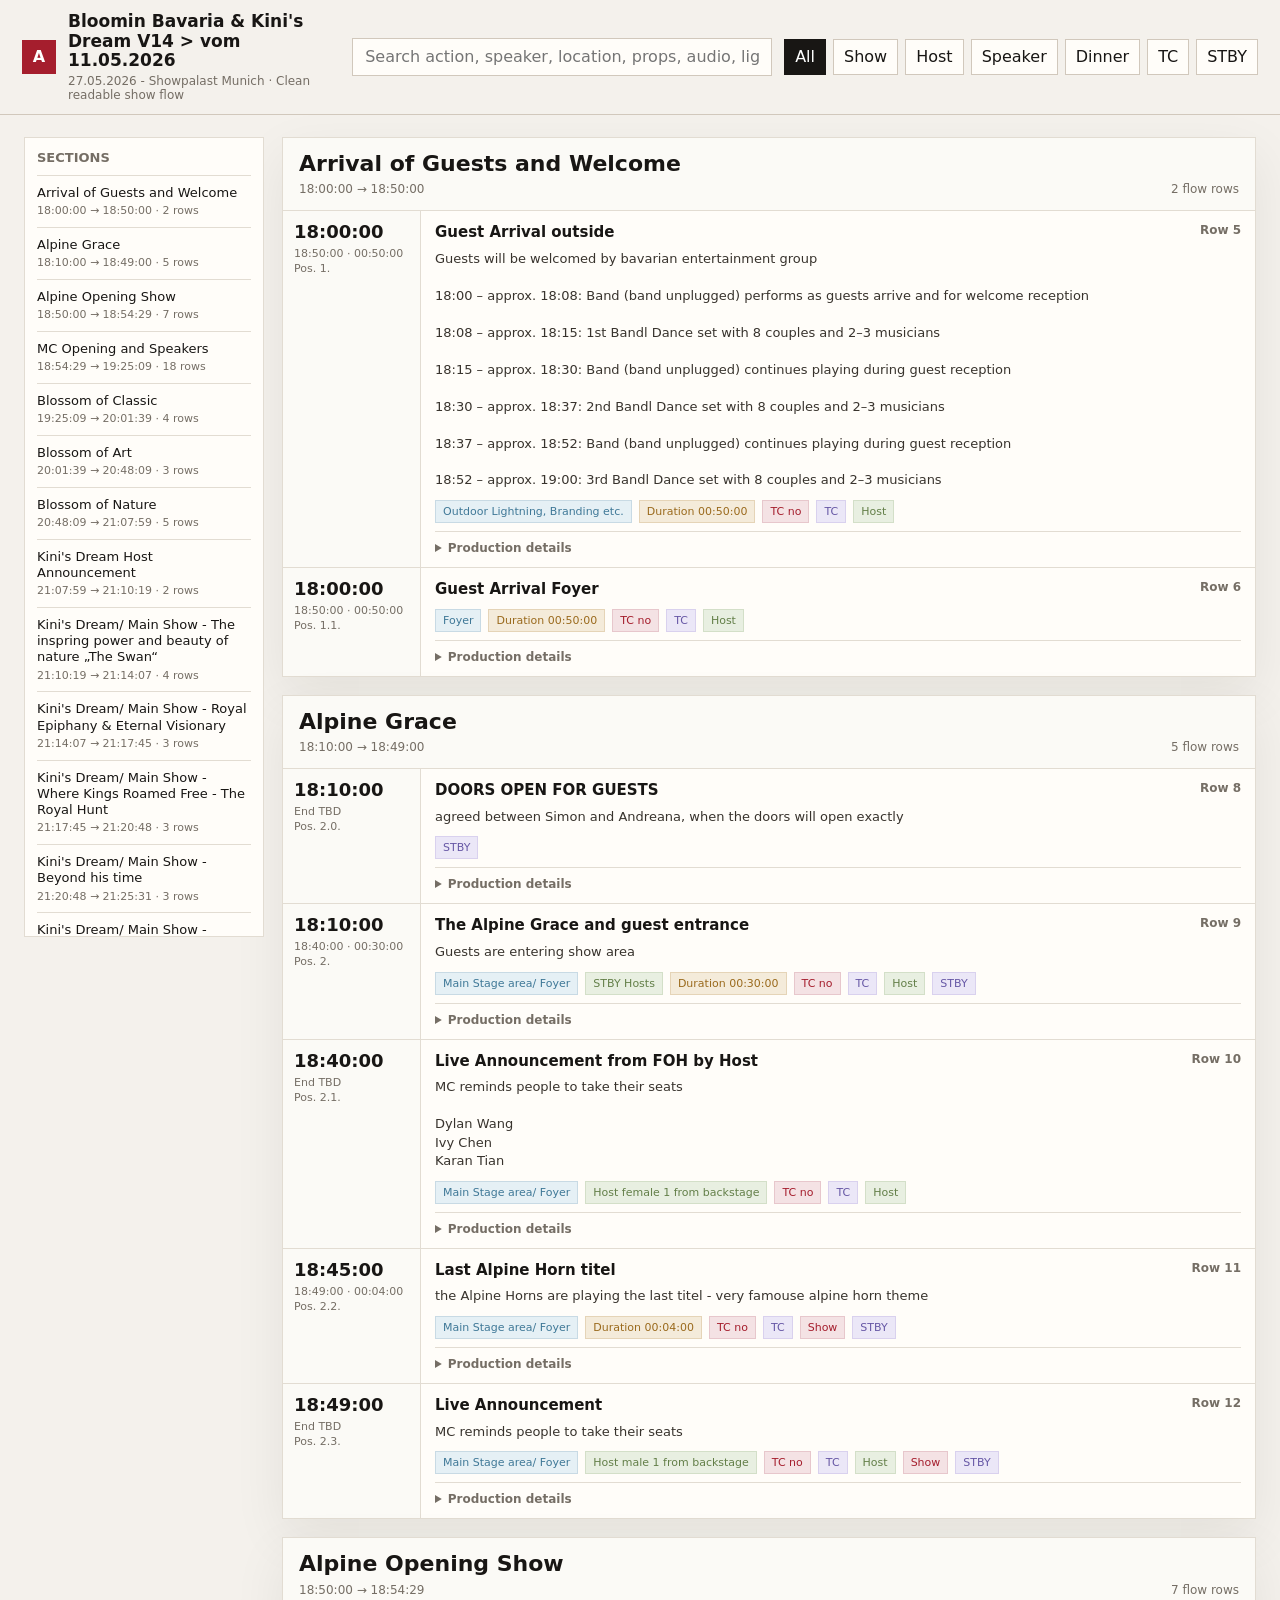
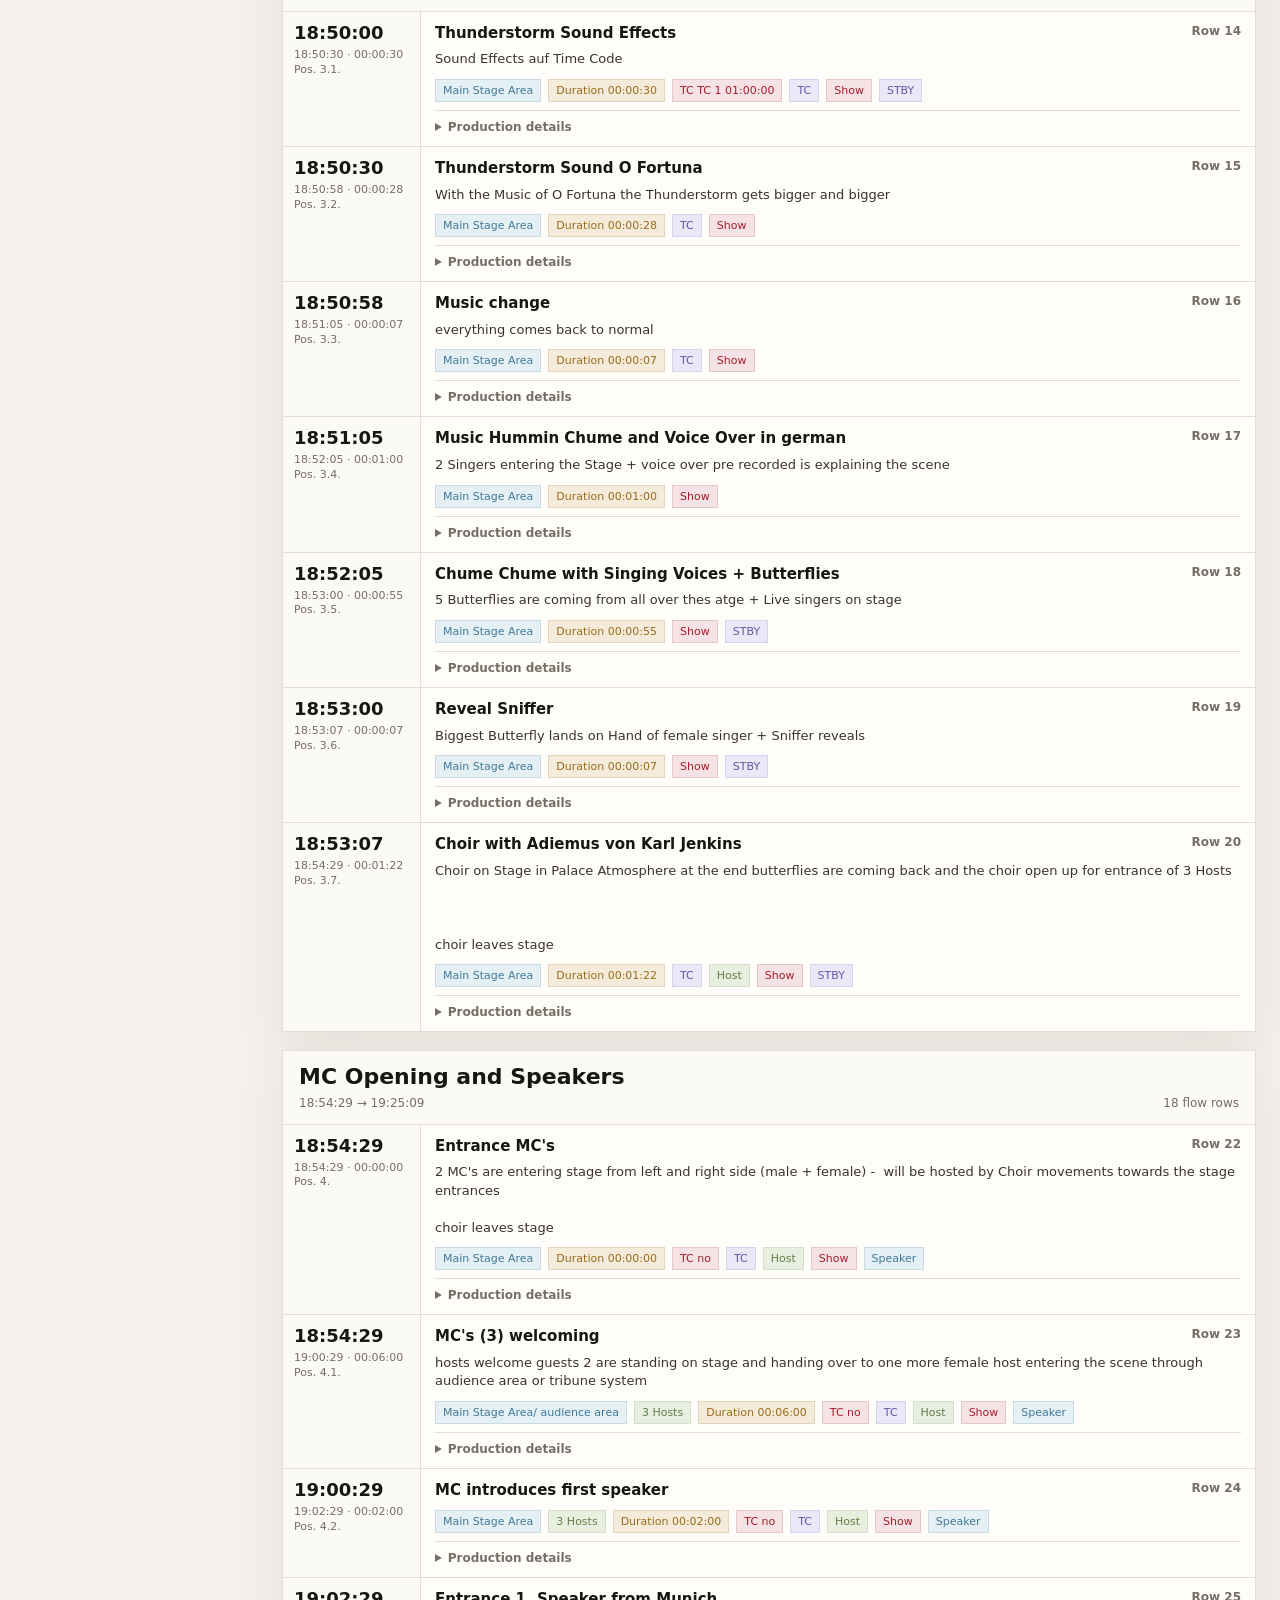
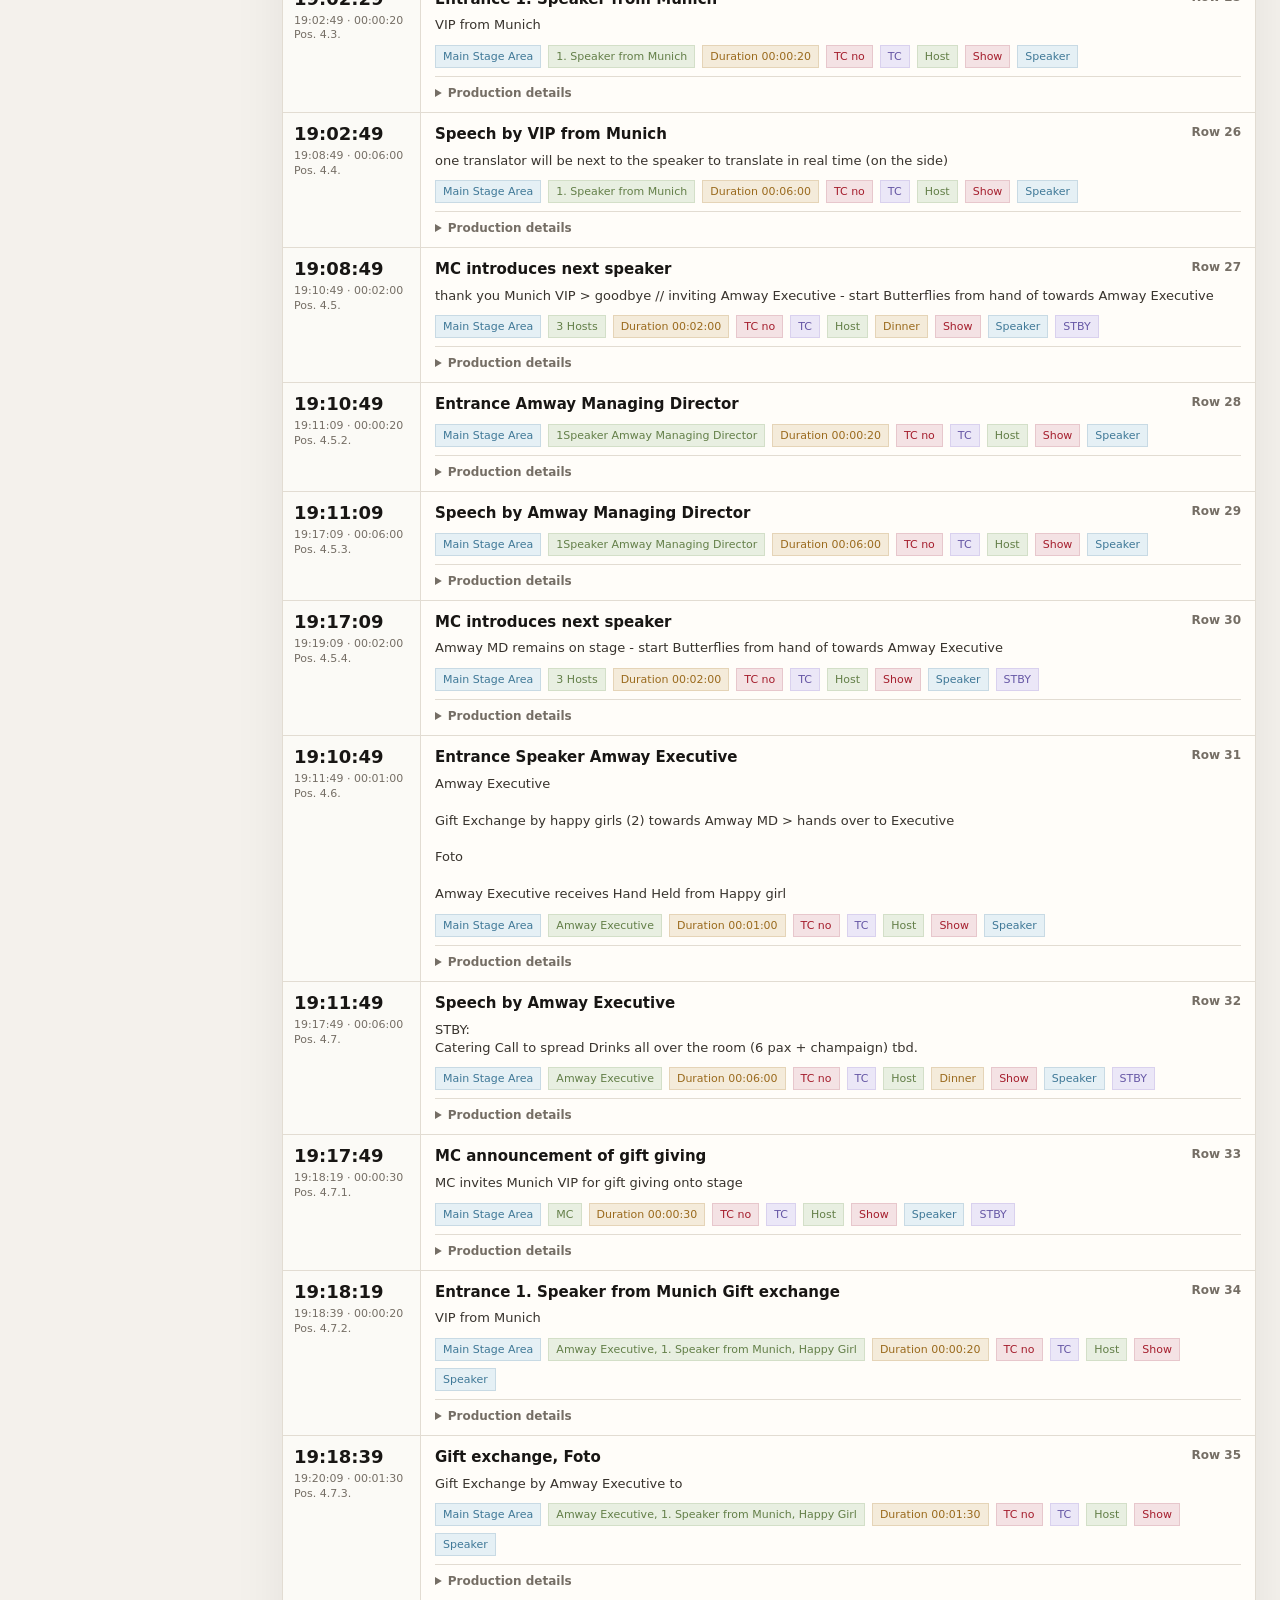
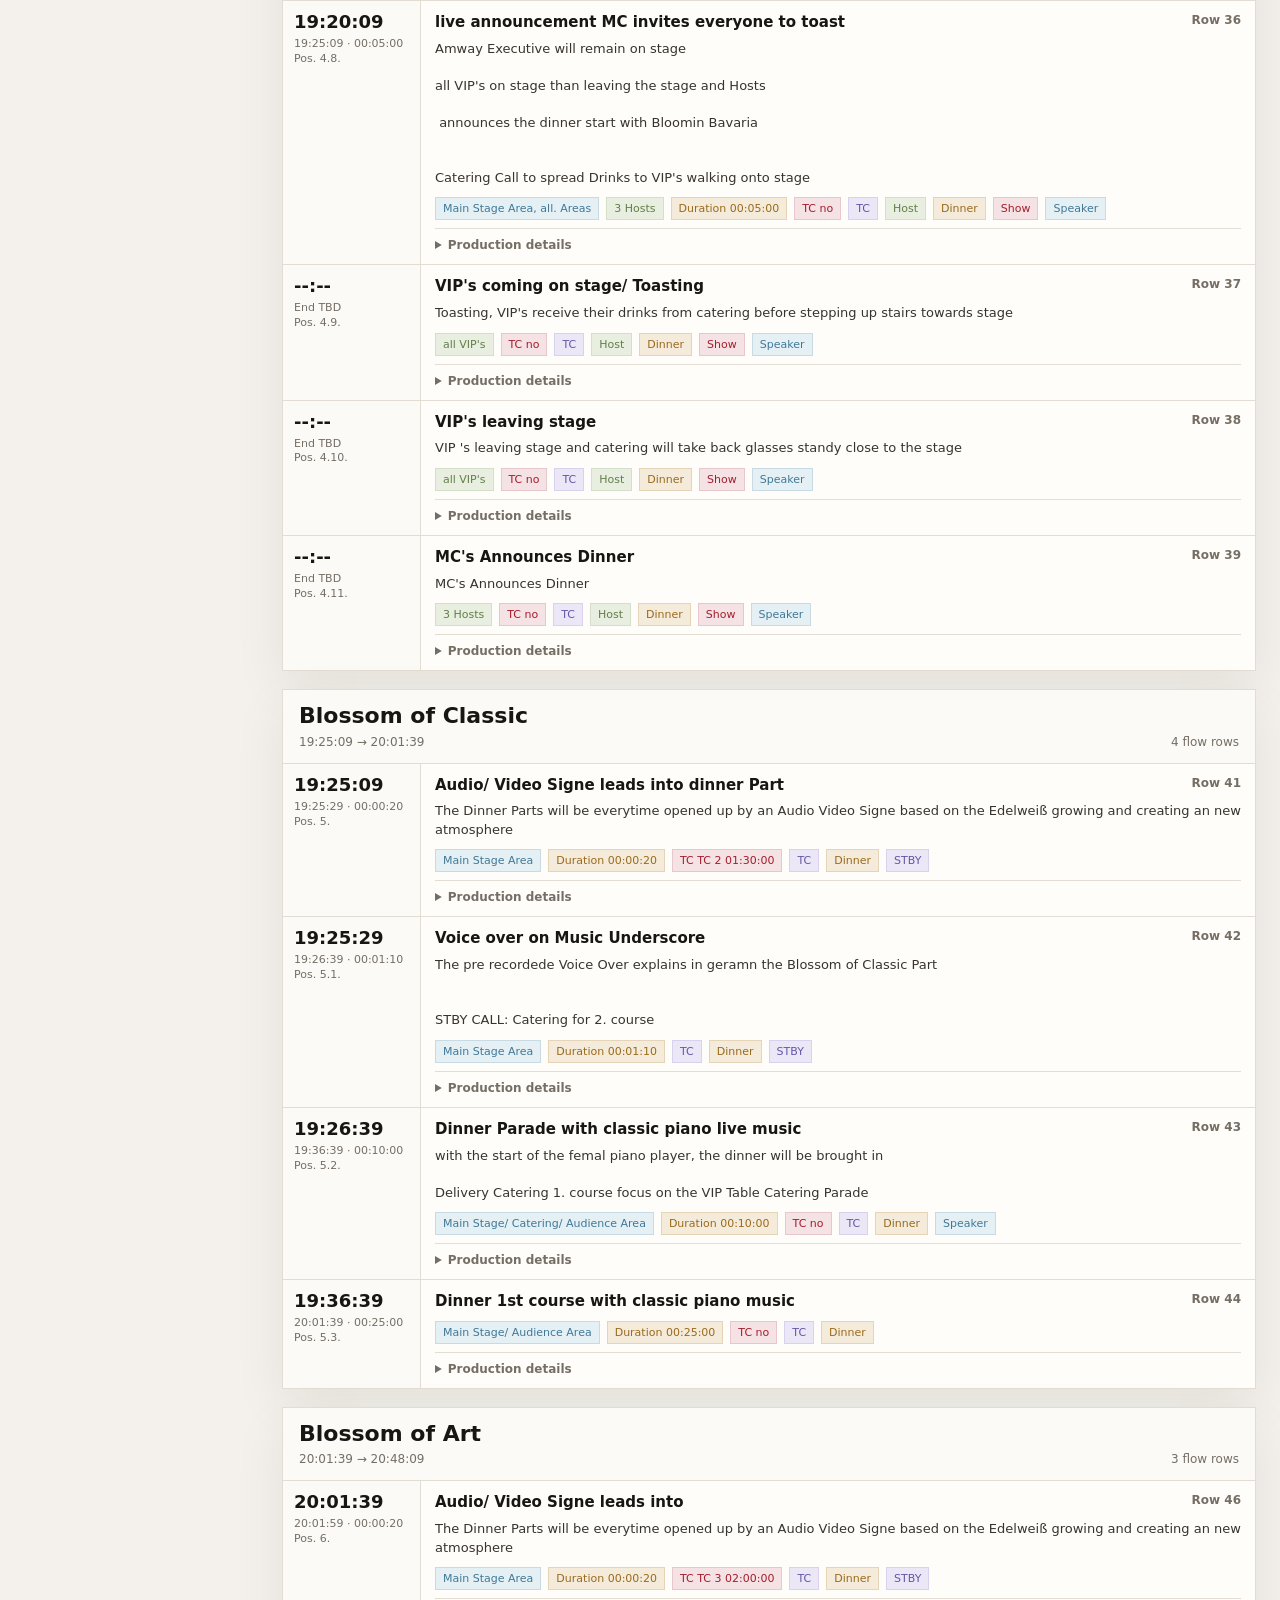
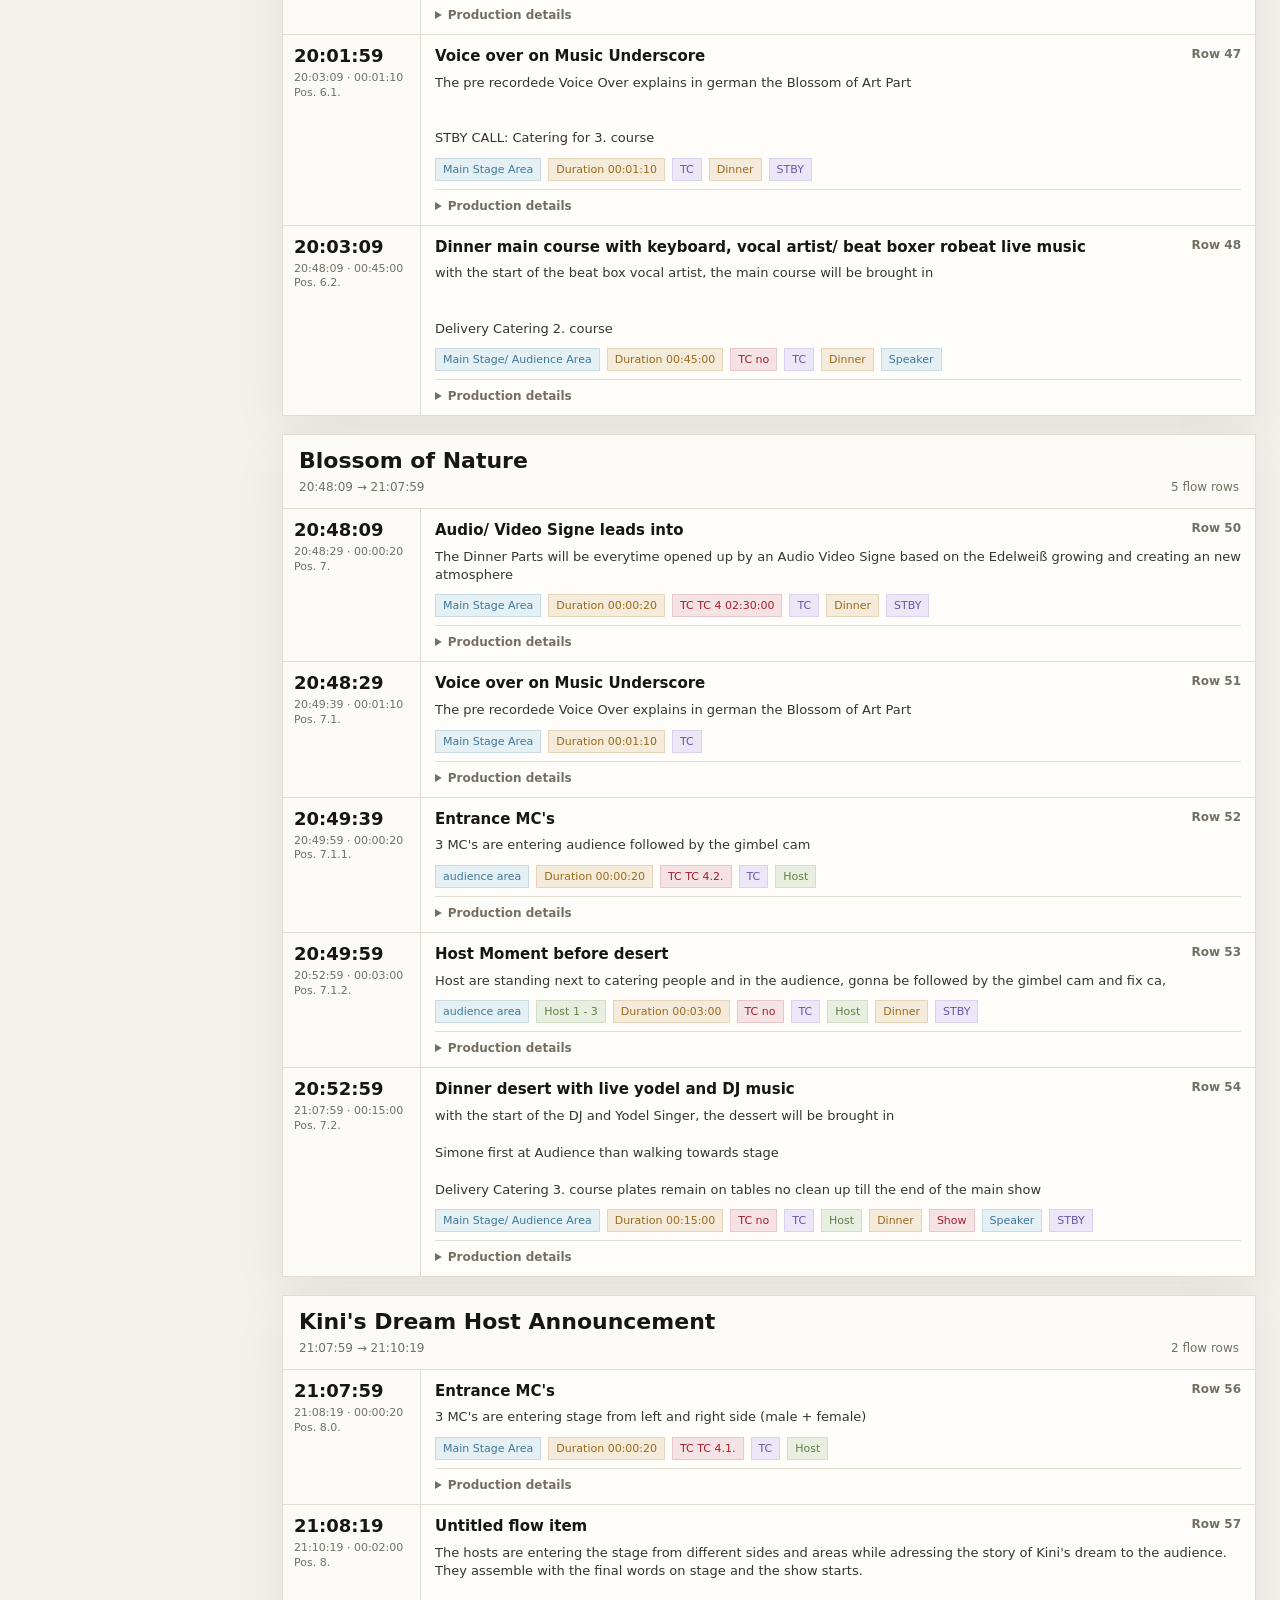
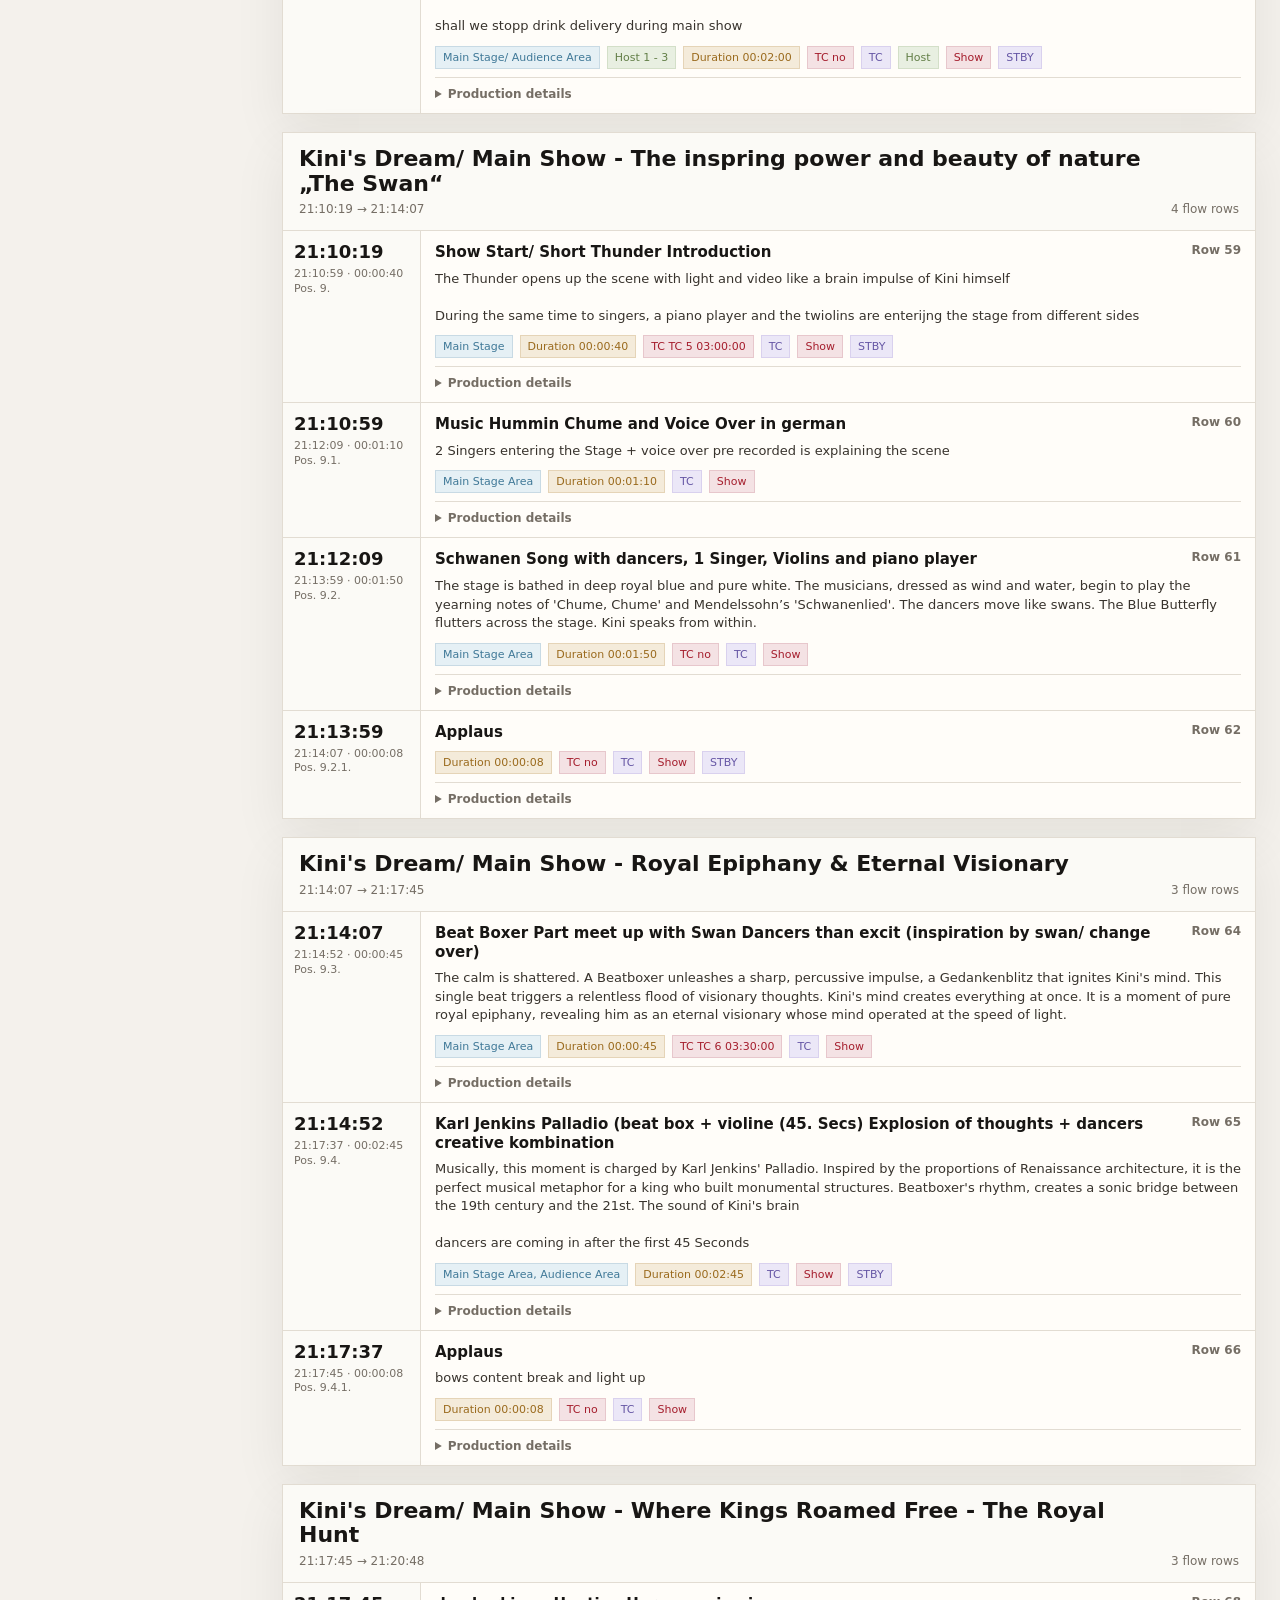
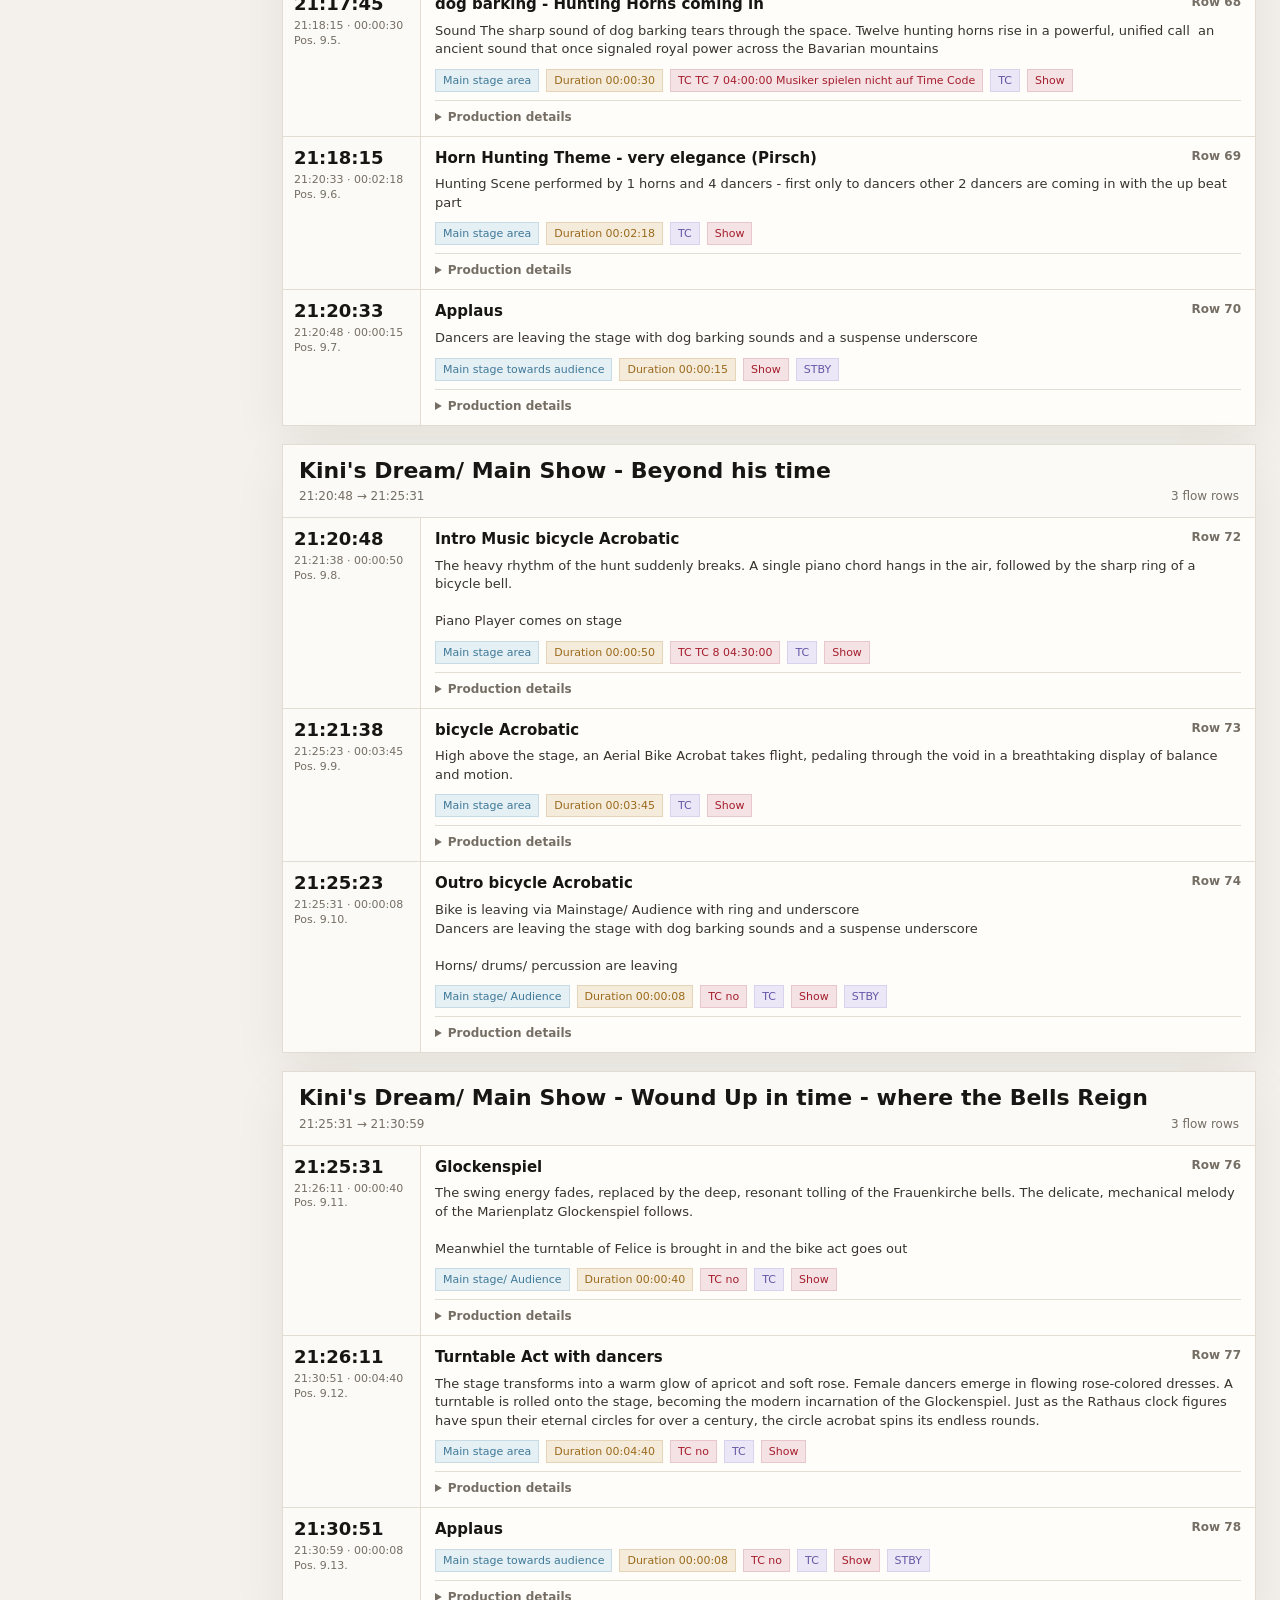
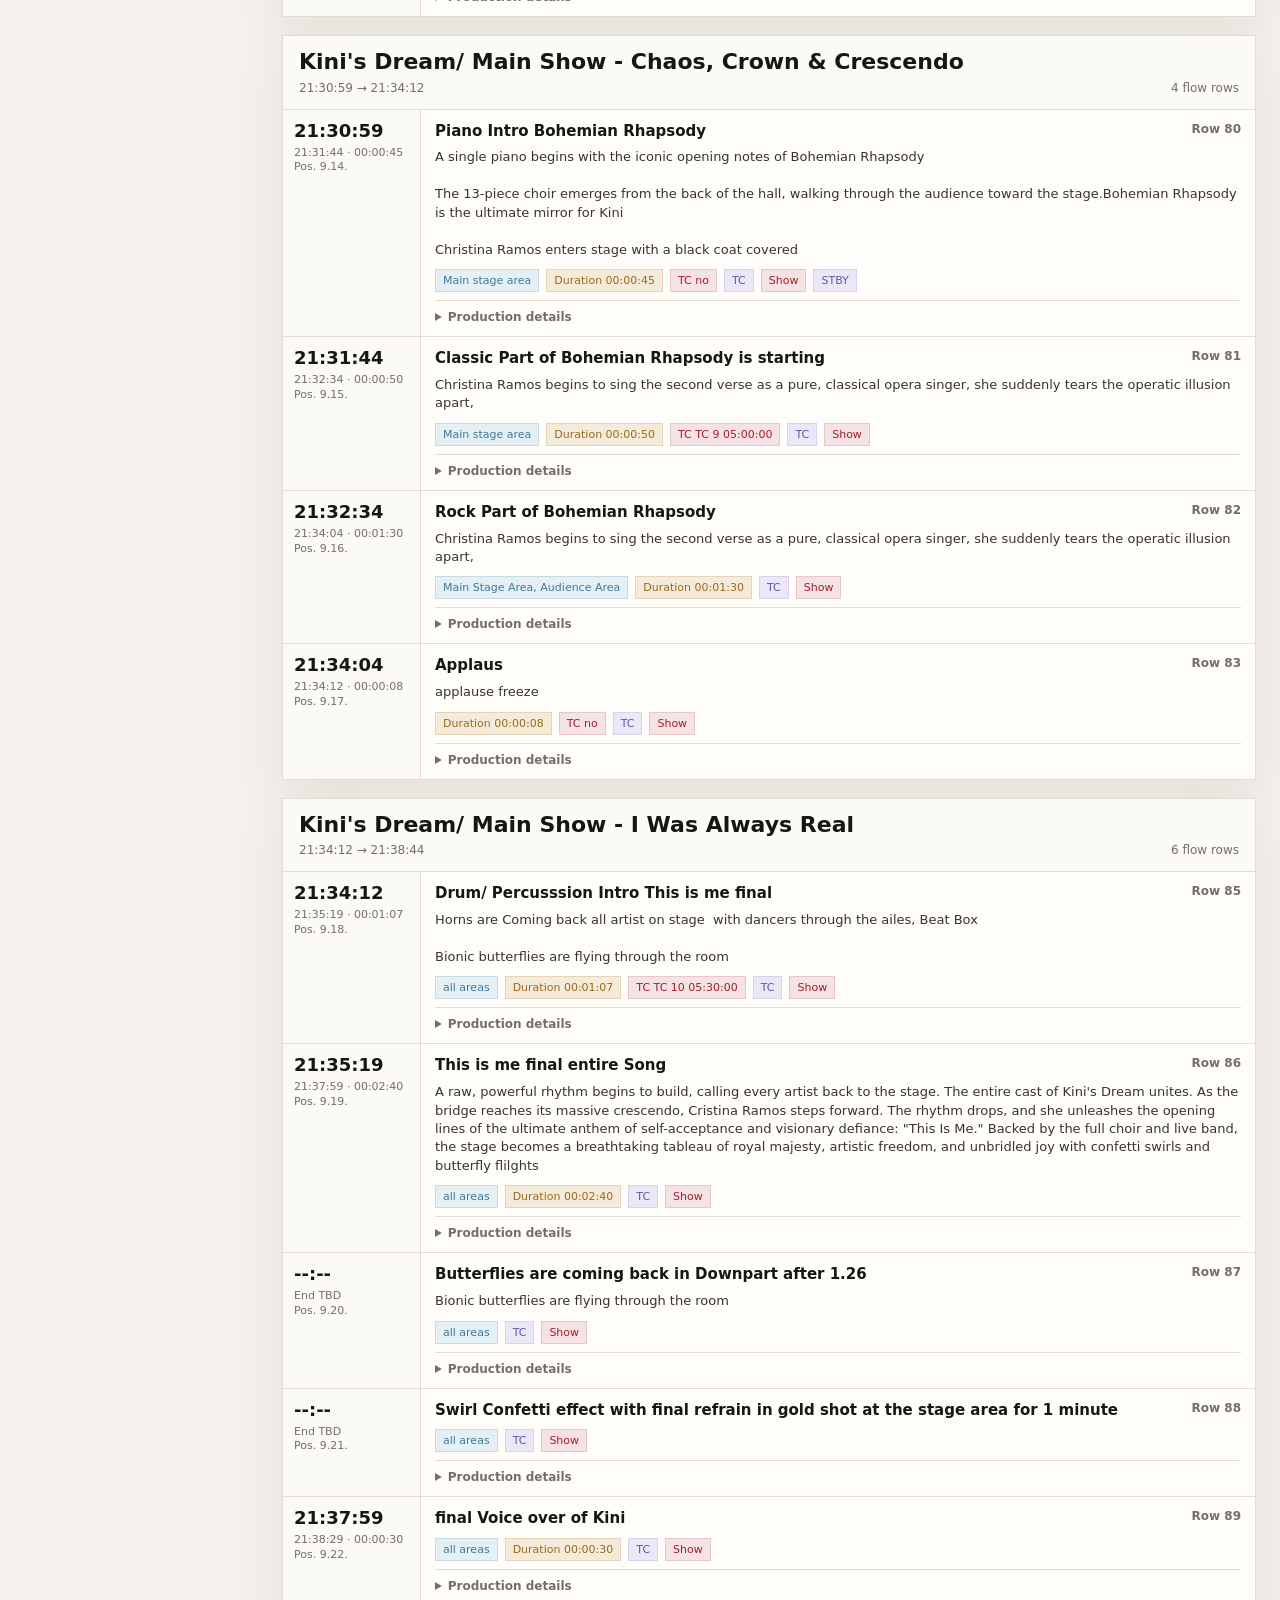
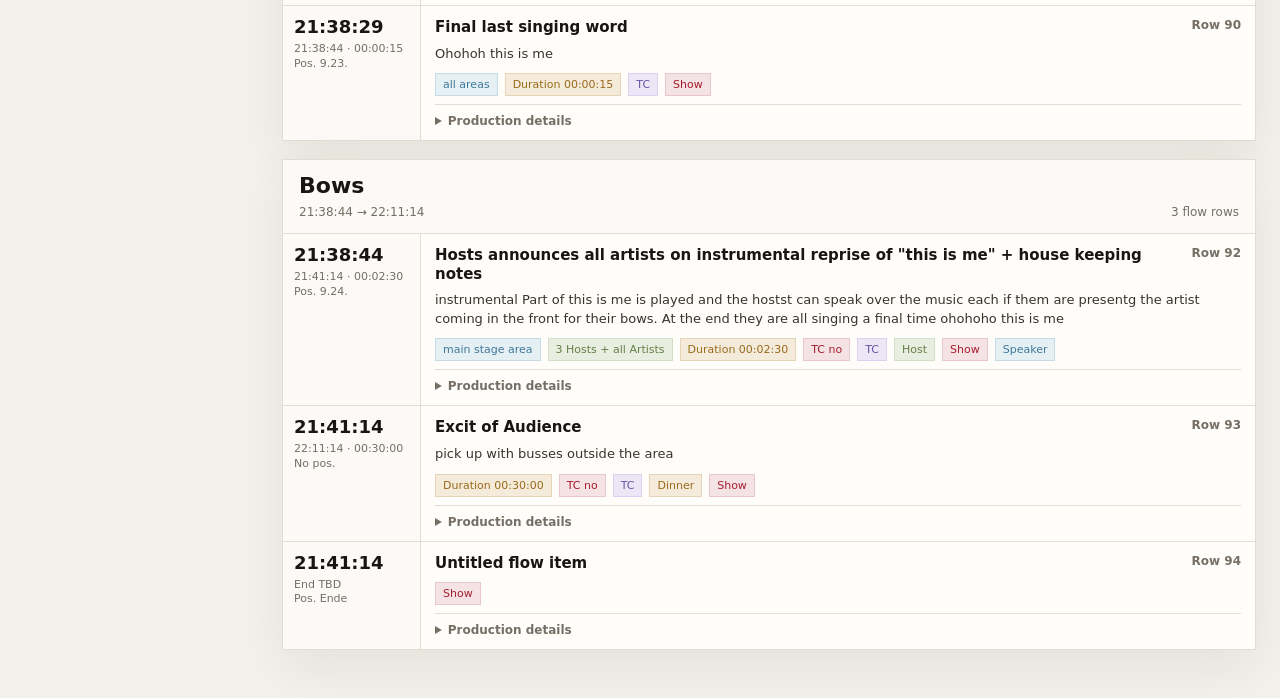
==== commit fa4b54fc: "Improve Amway flow responsive layout" ====
--- a/amway-munich-2026-flow/index.html
+++ b/amway-munich-2026-flow/index.html
@@ -4,15 +4,16 @@
 <style>
 :root{--bg:#f4f1ec;--paper:#fffdf9;--ink:#181614;--muted:#756e65;--line:#e2dcd2;--line2:#d1c8bc;--red:#a51e2d;--soft-red:#f4e2e4;--blue:#3f7897;--soft-blue:#e5f0f5;--green:#637f48;--soft-green:#e8efe1;--gold:#9a6a1d;--soft-gold:#f4ebda;--lav:#6657a5;--soft-lav:#ebe7f7;}
 *{box-sizing:border-box} html{scroll-behavior:smooth} body{margin:0;background:var(--bg);color:var(--ink);font-family:Inter,ui-sans-serif,system-ui,-apple-system,BlinkMacSystemFont,"Segoe UI",Arial,sans-serif;letter-spacing:0} button,input,select{font:inherit}
-.header{position:sticky;top:0;z-index:80;background:rgba(244,241,236,.94);backdrop-filter:blur(14px);border-bottom:1px solid var(--line2);padding:14px 22px;display:flex;gap:14px;align-items:center;flex-wrap:wrap} .mark{width:38px;height:38px;background:var(--red);color:white;display:grid;place-items:center;font-weight:900} h1{margin:0;font-size:18px;line-height:1.15} .sub{font-size:12px;color:var(--muted);margin-top:3px} .search{flex:1;min-width:260px} .search input{width:100%;height:40px;border:1px solid var(--line2);background:var(--paper);padding:0 12px;color:var(--ink);outline:none} .search input:focus{border-color:var(--red);box-shadow:0 0 0 3px rgba(165,30,45,.12)} .chips{display:flex;gap:7px;flex-wrap:wrap} .chip{height:38px;border:1px solid var(--line2);background:var(--paper);padding:0 10px;cursor:pointer;color:var(--ink)} .chip.active{background:#181614;color:white;border-color:#181614}
-.layout{display:grid;grid-template-columns:250px minmax(0,1fr);gap:18px;padding:22px 24px 48px} .nav{position:sticky;top:78px;align-self:start;background:var(--paper);border:1px solid var(--line);padding:12px;max-height:calc(100vh - 100px);overflow:auto} .nav h3{margin:0 0 10px;font-size:13px;text-transform:uppercase;color:var(--muted)} .nav a{display:block;text-decoration:none;color:var(--ink);border-top:1px solid var(--line);padding:9px 0;font-size:13px;line-height:1.25} .nav a span{display:block;color:var(--muted);font-size:11px;margin-top:3px}
-.flow{display:grid;gap:18px} .section{background:var(--paper);border:1px solid var(--line);box-shadow:0 18px 50px rgba(33,27,20,.07)} .section-head{padding:16px 18px;border-bottom:1px solid var(--line);display:flex;justify-content:space-between;gap:16px;align-items:end;background:#fbfaf6} .section-head h3{margin:0;font-size:22px;line-height:1.12} .section-head p{margin:6px 0 0;color:var(--muted);font-size:12px} .count{white-space:nowrap;color:var(--muted);font-size:12px}
-.row{display:grid;grid-template-columns:150px minmax(0,1fr);border-bottom:1px solid var(--line)} .row:last-child{border-bottom:0} .time{background:#fbfaf6;border-right:1px solid var(--line);padding:13px 12px} .time b{display:block;font-size:18px;line-height:1} .time span{display:block;color:var(--muted);font-size:11px;margin-top:6px;line-height:1.35} .content{padding:13px 14px;min-width:0} .topline{display:flex;align-items:flex-start;justify-content:space-between;gap:12px;margin-bottom:8px} .title{font-size:16px;font-weight:830;line-height:1.25} .pos{color:var(--muted);font-size:12px;font-weight:700;white-space:nowrap} .desc{color:#38332d;font-size:13px;line-height:1.42;white-space:pre-wrap;overflow-wrap:anywhere;margin:0 0 10px} .meta{display:flex;gap:7px;flex-wrap:wrap;margin-bottom:8px} .pill{font-size:11px;padding:4px 7px;border:1px solid var(--line2);background:#fff;color:#4c463f} .pill.red{background:var(--soft-red);border-color:#e7c7cc;color:var(--red)} .pill.blue{background:var(--soft-blue);border-color:#c8dae4;color:var(--blue)} .pill.green{background:var(--soft-green);border-color:#d3dfc8;color:var(--green)} .pill.gold{background:var(--soft-gold);border-color:#e5d4b7;color:var(--gold)} .pill.lav{background:var(--soft-lav);border-color:#d9d1ee;color:var(--lav)}
+.header{position:sticky;top:0;z-index:80;background:rgba(244,241,236,.96);backdrop-filter:blur(14px);border-bottom:1px solid var(--line2);padding:12px 22px;display:grid;grid-template-columns:auto minmax(220px,1fr) minmax(260px,420px) auto;gap:12px;align-items:center}.brand{min-width:0}.mark{width:34px;height:34px;background:var(--red);color:white;display:grid;place-items:center;font-weight:900}h1{margin:0;font-size:17px;line-height:1.15;overflow-wrap:anywhere}.sub{font-size:12px;color:var(--muted);margin-top:3px}.search{min-width:0}.search input{width:100%;height:38px;border:1px solid var(--line2);background:var(--paper);padding:0 12px;color:var(--ink);outline:none}.search input:focus{border-color:var(--red);box-shadow:0 0 0 3px rgba(165,30,45,.12)}.chips{display:flex;gap:7px;flex-wrap:wrap;justify-content:flex-end}.chip{height:36px;border:1px solid var(--line2);background:var(--paper);padding:0 10px;cursor:pointer;color:var(--ink);white-space:nowrap}.chip.active{background:#181614;color:white;border-color:#181614}
+.layout{display:grid;grid-template-columns:240px minmax(0,1fr);gap:18px;padding:22px 24px 48px;max-width:1680px;margin:0 auto} .nav{position:sticky;top:78px;align-self:start;background:var(--paper);border:1px solid var(--line);padding:12px;max-height:calc(100vh - 100px);overflow:auto} .nav h3{margin:0 0 10px;font-size:13px;text-transform:uppercase;color:var(--muted)} .nav a{display:block;text-decoration:none;color:var(--ink);border-top:1px solid var(--line);padding:9px 0;font-size:13px;line-height:1.25} .nav a span{display:block;color:var(--muted);font-size:11px;margin-top:3px}
+.flow{display:grid;gap:18px} .section{background:var(--paper);border:1px solid var(--line);box-shadow:0 18px 50px rgba(33,27,20,.07)} .section-head{padding:14px 16px;border-bottom:1px solid var(--line);display:flex;justify-content:space-between;gap:16px;align-items:end;background:#fbfaf6} .section-head h3{margin:0;font-size:22px;line-height:1.12} .section-head p{margin:6px 0 0;color:var(--muted);font-size:12px} .count{white-space:nowrap;color:var(--muted);font-size:12px}
+.row{display:grid;grid-template-columns:138px minmax(0,1fr);border-bottom:1px solid var(--line)} .row:last-child{border-bottom:0} .time{background:#fbfaf6;border-right:1px solid var(--line);padding:12px 11px} .time b{display:block;font-size:18px;line-height:1} .time span{display:block;color:var(--muted);font-size:11px;margin-top:6px;line-height:1.35} .content{padding:12px 14px;min-width:0} .topline{display:flex;align-items:flex-start;justify-content:space-between;gap:12px;margin-bottom:8px} .title{font-size:15px;font-weight:830;line-height:1.25} .pos{color:var(--muted);font-size:12px;font-weight:700;white-space:nowrap} .desc{color:#38332d;font-size:13px;line-height:1.42;white-space:pre-wrap;overflow-wrap:anywhere;margin:0 0 10px} .meta{display:flex;gap:7px;flex-wrap:wrap;margin-bottom:8px} .pill{font-size:11px;padding:4px 7px;border:1px solid var(--line2);background:#fff;color:#4c463f} .pill.red{background:var(--soft-red);border-color:#e7c7cc;color:var(--red)} .pill.blue{background:var(--soft-blue);border-color:#c8dae4;color:var(--blue)} .pill.green{background:var(--soft-green);border-color:#d3dfc8;color:var(--green)} .pill.gold{background:var(--soft-gold);border-color:#e5d4b7;color:var(--gold)} .pill.lav{background:var(--soft-lav);border-color:#d9d1ee;color:var(--lav)}
 details{border-top:1px solid var(--line);padding-top:9px} summary{cursor:pointer;color:var(--muted);font-size:12px;font-weight:760} .details{display:grid;grid-template-columns:repeat(2,minmax(0,1fr));gap:9px;margin-top:10px} .field{border:1px solid var(--line);background:#fbfaf6;padding:9px;min-width:0} .field label{display:block;color:var(--muted);font-size:10px;text-transform:uppercase;margin-bottom:4px;font-weight:800} .field div{font-size:12px;line-height:1.35;white-space:pre-wrap;overflow-wrap:anywhere} .empty{color:#aaa299} .hidden{display:none!important}
-@media(max-width:980px){.layout{grid-template-columns:1fr;padding-left:14px;padding-right:14px}.nav{position:relative;top:auto;max-height:none}.row{grid-template-columns:1fr}.time{border-right:0;border-bottom:1px solid var(--line)}.details{grid-template-columns:1fr}}
+@media(max-width:1180px){.header{grid-template-columns:auto minmax(220px,1fr);}.search{grid-column:1 / -1}.chips{grid-column:1 / -1;justify-content:flex-start}.layout{grid-template-columns:1fr;padding:14px 18px 40px}.nav{position:sticky;top:116px;z-index:55;max-height:none;overflow-x:auto;white-space:nowrap;padding:10px 12px}.nav h3{display:none}.nav a{display:inline-block;border-top:0;border-right:1px solid var(--line);padding:8px 12px;min-width:150px;vertical-align:top}.nav a span{white-space:normal}.flow{gap:14px}.section{box-shadow:0 10px 28px rgba(33,27,20,.05)}}
+@media(max-width:680px){body{background:#f7f4ee}.header{position:sticky;grid-template-columns:30px minmax(0,1fr);gap:9px;padding:9px 10px}.mark{width:30px;height:30px}.brand{min-width:0}h1{font-size:14px;line-height:1.18}.sub{font-size:10px;white-space:nowrap;overflow:hidden;text-overflow:ellipsis}.search{grid-column:1 / -1}.search input{height:36px;font-size:14px}.chips{grid-column:1 / -1;flex-wrap:nowrap;overflow-x:auto;justify-content:flex-start;padding-bottom:2px;-webkit-overflow-scrolling:touch}.chip{height:32px;font-size:12px;padding:0 9px}.layout{padding:10px 10px 28px;gap:10px}.nav{top:118px;margin-left:-10px;margin-right:-10px;border-left:0;border-right:0;padding:8px 10px;background:rgba(255,253,249,.98);box-shadow:0 8px 18px rgba(33,27,20,.06)}.nav a{min-width:132px;font-size:12px;padding:7px 10px}.nav a span{font-size:10px}.flow{gap:10px}.section{border-left:0;border-right:0;margin-left:-10px;margin-right:-10px;box-shadow:none}.section-head{padding:12px 12px;display:block}.section-head h3{font-size:18px}.section-head p{font-size:11px}.count{display:block;margin-top:5px}.row{grid-template-columns:1fr;border-bottom:8px solid var(--bg)}.time{display:flex;align-items:center;justify-content:space-between;gap:12px;border-right:0;border-bottom:1px solid var(--line);padding:10px 12px}.time b{font-size:17px}.time span{text-align:right;margin-top:0;font-size:10px}.content{padding:11px 12px}.topline{display:block;margin-bottom:7px}.title{font-size:15px;line-height:1.28}.pos{margin-top:5px;font-size:11px}.desc{font-size:12px;line-height:1.38;margin-bottom:8px}.meta{gap:5px;margin-bottom:7px}.pill{font-size:10px;padding:3px 6px}details{padding-top:8px}summary{font-size:12px}.details{grid-template-columns:1fr;gap:7px}.field{padding:8px}.field div{font-size:11px;line-height:1.32}}
 @media print{.header,.nav{display:none}.layout{display:block;padding:0}.section{box-shadow:none;break-inside:avoid}body{background:white}}
 </style></head><body>
-<header class="header"><div class="mark">A</div><div><h1>Bloomin Bavaria &amp; Kini&#x27;s Dream 
+<header class="header"><div class="mark">A</div><div class="brand"><h1>Bloomin Bavaria &amp; Kini&#x27;s Dream 
 V14 &gt; vom 11.05.2026</h1><div class="sub">27.05.2026 - Showpalast Munich · Clean readable show flow</div></div><div class="search"><input id="search" placeholder="Search action, speaker, location, props, audio, lighting..."/></div><div class="chips" id="chips"></div></header>
 <div class="layout"><nav class="nav" id="nav"><h3>Sections</h3></nav><main class="flow" id="flow"></main></div>
 <script id="data" type="application/json">{"summary": {"source": "260409_Amway_V14.xlsx", "title": "Bloomin Bavaria & Kini's Dream \nV14 > vom 11.05.2026", "subtitle": "27.05.2026 - Showpalast Munich", "sections": 16, "rows": 75, "start": "18:00:00", "end": "22:11:14"}, "sections": [{"title": "Arrival of Guests and Welcome", "rows": [{"sourceRow": 5, "section": "Arrival of Guests and Welcome", "pos": "1.", "start": "18:00:00", "end": "18:50:00", "duration": "00:50:00", "tc": "no", "cueMark": "", "action": "Guest Arrival outside", "description": "Guests will be welcomed by bavarian entertainment group \n\n18:00 – approx. 18:08: Band (band unplugged) performs as guests arrive and for welcome reception\n\n18:08 – approx. 18:15: 1st Bandl Dance set with 8 couples and 2–3 musicians\n\n18:15 – approx. 18:30: Band (band unplugged) continues playing during guest reception\n\n18:30 – approx. 18:37: 2nd Bandl Dance set with 8 couples and 2–3 musicians\n\n18:37 – approx. 18:52: Band (band unplugged) continues playing during guest reception\n\n18:52 – approx. 19:00: 3rd Bandl Dance set with 8 couples and 2–3 musicians", "location": "Outdoor Lightning, Branding etc.", "speaker": "", "props": "Mai Pole of the dance group small \n\n2nd Mai Pole bigger as an Amway eycatcher", "showAct": "Mai Pole Dance Group 16 Pax + 3 Musicians", "audio": "PA Sound/ mic for possible host announcements", "lighting": "outside", "sniffer": "", "centerLed": "", "sideLed": "", "sfx": "", "offVoice": "", "hostText": "", "todo": "waiting for Up Date Simon on Guest arrival to adapt perfomance timings\n\nseparate mai pole from the venue/ uniplan in blue and white \n\nlightning for branding at the outside shall be light/ wash lights via uniplan \n\ncolors of the venue will be checked blue and white for the beginning, when guest arrives and when they leave all colors (uniplan)", "cueList": "Ansagen Foyer über Trixi/Künstlerbetreuung\n\nMod. über Simon koordiniert, Texte eigenständig - Mod. bekommen KEIN InEar! (TalkBack Simon für Mod angefragt! // Übersetzung CH>D noch offen wer das macht… > Siwei???)\n\nalle MEDIEN Cues werden am 22.5. in Zürich ergänzt\n\nalle Kinetik & Stage Cues werden noch ergänzt, sobald da Klarheit herrscht\n\nPiano Preset on stage oder erst in 4.11?\n\n(C > Choreo / S > Staging)\n\nViel Spaß uns alles - auf das es flutscht ;) Chris", "timeSort": 64800, "tags": ["TC", "Host"]}, {"sourceRow": 6, "section": "Arrival of Guests and Welcome", "pos": "1.1.", "start": "18:00:00", "end": "18:50:00", "duration": "00:50:00", "tc": "no", "cueMark": "", "action": "Guest Arrival Foyer", "description": "", "location": "Foyer", "speaker": "", "props": "", "showAct": "", "audio": "Nature Sound Loop + possible announcments via mics/ hosts for doors open or Voice Overs played via CueLab", "lighting": "", "sniffer": "", "centerLed": "", "sideLed": "", "sfx": "", "offVoice": "", "hostText": "", "todo": "", "cueList": "_sound loop > cuelab\n_VO hosts", "timeSort": 64800, "tags": ["TC", "Host"]}], "start": "18:00:00", "end": "18:50:00", "count": 2}, {"title": "Alpine Grace", "rows": [{"sourceRow": 8, "section": "Alpine Grace", "pos": "2.0.", "start": "18:10:00", "end": "", "duration": "", "tc": "", "cueMark": "", "action": "DOORS OPEN FOR GUESTS", "description": "agreed between Simon and Andreana, when the doors will open exactly", "location": "", "speaker": "", "props": "Stage right backstage: \npercussion riser 1 - 2\ndrumriser 1\n\nstage left backstage: \npiano riser\nDJ/ Beat Box riser\nturntable", "showAct": "", "audio": "", "lighting": "", "sniffer": "", "centerLed": "", "sideLed": "", "sfx": "", "offVoice": "", "hostText": "", "todo": "", "cueList": "_music/light/room/sniffer stand by > mountain atmo\n_Doors open (Simon > Chris)", "timeSort": 65400, "tags": ["STBY"]}, {"sourceRow": 9, "section": "Alpine Grace", "pos": "2.", "start": "18:10:00", "end": "18:40:00", "duration": "00:30:00", "tc": "no", "cueMark": "", "action": "The Alpine Grace and guest entrance", "description": "Guests are entering show area", "location": "Main Stage area/ Foyer", "speaker": "STBY Hosts", "props": "Alpine Horns + Sniffer Ready", "showAct": "3x Alpine horns on stage STBY Artitsts", "audio": "live Alpine Horns playing on underscore nature sounds (3 mics) transfer main stage area and Foyer", "lighting": "Mountain atmosphere \n+ Alpine Horns", "sniffer": "Projection on Sniffer - Mountain atmosphere friendly", "centerLed": "Mountain atmosphere friendly", "sideLed": "Mountain atmosphere friendly", "sfx": "", "offVoice": "", "hostText": "", "todo": "", "cueList": "_3x alpine horns + music\n\n\n\n_stby femal host", "timeSort": 65400, "tags": ["TC", "Host", "STBY"]}, {"sourceRow": 10, "section": "Alpine Grace", "pos": "2.1.", "start": "18:40:00", "end": "", "duration": "", "tc": "no", "cueMark": "", "action": "Live Announcement \nfrom FOH by Host", "description": "MC reminds people to take their seats \n\nDylan Wang\nIvy Chen\nKaran Tian", "location": "Main Stage area/ Foyer", "speaker": "Host female 1 from backstage", "props": "", "showAct": "stopp for alpine horns", "audio": "stopp for alpine horns only nature sound underscore - announcement transfer main stage area and Foyer", "lighting": "light effect supports MC Announcement", "sniffer": "\"", "centerLed": "\"", "sideLed": "\"", "sfx": "", "offVoice": "", "hostText": "", "todo": "", "cueList": "_stop horns, light effect for MC\n_female host announcement (room + foyer): take your seats", "timeSort": 67200, "tags": ["TC", "Host"]}, {"sourceRow": 11, "section": "Alpine Grace", "pos": "2.2.", "start": "18:45:00", "end": "18:49:00", "duration": "00:04:00", "tc": "no", "cueMark": "", "action": "Last Alpine Horn titel", "description": "the Alpine Horns are playing the last titel - very famouse alpine horn theme", "location": "Main Stage area/ Foyer", "speaker": "", "props": "", "showAct": "3x Alpine horns on stage STBY Artitsts", "audio": "live Alpine Horns playing on underscore nature sounds (3 mics) transfer main stage area and Foyer", "lighting": "Mountain atmosphere \n+ Alpine Horns", "sniffer": "\"", "centerLed": "\"", "sideLed": "\"", "sfx": "", "offVoice": "", "hostText": "", "todo": "", "cueList": "_horns: final song (Handzeichen über Stage Manager)\n_stby artists", "timeSort": 67500, "tags": ["TC", "Show", "STBY"]}, {"sourceRow": 12, "section": "Alpine Grace", "pos": "2.3.", "start": "18:49:00", "end": "", "duration": "", "tc": "no", "cueMark": "", "action": "Live Announcement", "description": "MC reminds people to take their seats", "location": "Main Stage area/ Foyer", "speaker": "Host male 1 from backstage", "props": "", "showAct": "stopp for alpine horns\nSTBY Artitsts/ Butterflies", "audio": "stopp for alpine horns  announcement transfer main stage area and Foyer", "lighting": "light fade down to show start", "sniffer": "\"", "centerLed": "\"", "sideLed": "\"", "sfx": "", "offVoice": "", "hostText": "", "todo": "", "cueList": "_stop horns (via StageManager), light effect for MC\n_female host announcement (room + foyer): take your seats\n_stby 2x singer, 5x butterflies, choir backstage, sniffer\n_floor fog (wie lange Vorlauf?)", "timeSort": 67740, "tags": ["TC", "Host", "Show", "STBY"]}], "start": "18:10:00", "end": "18:49:00", "count": 5}, {"title": "Alpine Opening Show", "rows": [{"sourceRow": 14, "section": "Alpine Opening Show", "pos": "3.1.", "start": "18:50:00", "end": "18:50:30", "duration": "00:00:30", "tc": "TC 1\n\n01:00:00", "cueMark": "", "action": "Thunderstorm Sound Effects", "description": "Sound Effects auf Time Code", "location": "Main Stage Area", "speaker": "", "props": "", "showAct": "STBY: 2x Singer + Butterflies + entire Choir", "audio": "Sound Effects auf Time Code", "lighting": "Thunderstorm entire Venue", "sniffer": "Flashes and Thunderstorm Atmosphere", "centerLed": "Flashes and Thunderstorm Atmosphere", "sideLed": "Flashes and Thunderstorm Atmosphere", "sfx": "Floor Fog", "offVoice": "", "hostText": "", "todo": "", "cueList": "_TC 1 (light + content on TC)", "timeSort": 67800, "tags": ["TC", "Show", "STBY"]}, {"sourceRow": 15, "section": "Alpine Opening Show", "pos": "3.2.", "start": "18:50:30", "end": "18:50:58", "duration": "00:00:28", "tc": "", "cueMark": "", "action": "Thunderstorm Sound O Fortuna", "description": "With the Music of O Fortuna the Thunderstorm gets bigger and bigger", "location": "Main Stage Area", "speaker": "", "props": "", "showAct": "", "audio": "Full playback on Time Code", "lighting": "\"", "sniffer": "\" ..gets bigger", "centerLed": "\" ..gets bigger", "sideLed": "Flashes and Thunderstorm Atmosphere gets bigger", "sfx": "Floor Fog", "offVoice": "", "hostText": "", "todo": "", "cueList": "", "timeSort": 67830, "tags": ["TC", "Show"]}, {"sourceRow": 16, "section": "Alpine Opening Show", "pos": "3.3.", "start": "18:50:58", "end": "18:51:05", "duration": "00:00:07", "tc": "", "cueMark": "", "action": "Music change", "description": "everything comes back to normal", "location": "Main Stage Area", "speaker": "", "props": "", "showAct": "", "audio": "Full playback on Time Code", "lighting": "Atmosphere creates sun rises", "sniffer": "Atmosphere creates sun, new life", "centerLed": "Atmosphere creates sun, new life", "sideLed": "Atmosphere creates sun, new life", "sfx": "", "offVoice": "", "hostText": "", "todo": "", "cueList": "_singer + 2x HH", "timeSort": 67858, "tags": ["TC", "Show"]}, {"sourceRow": 17, "section": "Alpine Opening Show", "pos": "3.4.", "start": "18:51:05", "end": "18:52:05", "duration": "00:01:00", "tc": "", "cueMark": "", "action": "Music Hummin Chume and Voice Over in german", "description": "2 Singers entering the Stage + voice over pre recorded is explaining the scene", "location": "Main Stage Area", "speaker": "", "props": "", "showAct": "2 Singers", "audio": "HH 1 + HH 2 for singer incl. In Ears with click track on half playback", "lighting": "Light on Singers Sunrise", "sniffer": "Atmosphere creates sun, new life flowers everywhere", "centerLed": "Atmosphere creates sun, new life flowers everywhere + Content Schmetterlinge", "sideLed": "Atmosphere creates sun, new life flowers everywhere + Content Schmetterlinge \n\nover lay chinese subtitle of voice over + Live picture of singers coming in", "sfx": "floor fog still a bit", "offVoice": "Pre recorded on Music Track \n\nAus der Seele meiner Berge wurde eine Stadt, die mehr ist als ein Ort – ein Gefühl.\n我自记忆诞生之前便守望着这片土地。立于群峰之巅，我为这座举世无双的城市注入了生命和灵魂，让她的故事不断跨越时空，回响至今\n\nDort, wo die Isar wie ein silbernes Band durch die Zeit fließt, wo unter alten Kastanien das Lachen der Menschen klingt und wo Schlösser aus Träumen Wirklichkeit geworden sind. Das ist München. Ungezähmt im Herzen. Fein in seiner Seele.\n那里，伊萨尔河清澈流淌；那里，啤酒花园里充满欢声笑语；那里，童话般的城堡成为人们的家园。这就是慕尼黑——内心狂野，外表优雅。\n\nUnd für immer getragen von der Kraft meiner Berge. Doch München strahlt anders. Nicht laut. Nicht grell. Sondern von innen. Hier drängt sich Schönheit nicht auf.\n这座城市承袭着群山的力量，却始终闪耀着与众不同的光芒—不喧嚣，不刺眼，是一种由内而外的力量。在这里，美并不张扬。\n\nSie wächst. Still. Mit Geduld. Mit Würde. Denn alles, was hier entsteht, will nicht nur gesehen werden. \n它生长着，静静地，带着耐心与尊严。因为这里默许一切发生，只为你在不经意间转身回眸。\nEs will gefühlt werden. Wie ein leiser Atemzug aus der Dunkelheit, wie Licht, das sich seinen Weg sucht, wie eine Blüte, die sich nicht öffnet, weil sie muss, sondern weil ihre Zeit gekommen ist. Hier ist Schönheit kein Bild  Sie ist ein Zustand.\n就像黑暗中一缕轻柔的呼吸，一道寻找自我的光，一朵花的绽放，不是因为必然，而是因为时机已到。在这里，美不只是眼前的一幅画——它是一种状态，是生命迎来新篇章的璀璨绽放。\n\nDas ist Bloomin’ Bavaria.\n这就是“绽放的巴伐利亚”。", "hostText": "", "todo": "", "cueList": "_overlay subtitles (bestenfalls fix in Timeline!)\n_spot singers (1:25 rein > 1:33 Einsatz)\n_live cam > singer als overlay reingeben, seitlich im Halbdunkel filmen, dann Schmetterlinge, dann Singer später", "timeSort": 67865, "tags": ["Show"]}, {"sourceRow": 18, "section": "Alpine Opening Show", "pos": "3.5.", "start": "18:52:05", "end": "18:53:00", "duration": "00:00:55", "tc": "", "cueMark": "C", "action": "Chume Chume with Singing Voices + Butterflies", "description": "5 Butterflies are coming from all over thes atge + Live singers on stage", "location": "Main Stage Area", "speaker": "", "props": "", "showAct": "2 Singers + Butterflies", "audio": "HH1 + HH 2 for singer incl. In Ears with click track on half playback", "lighting": "Butterflies", "sniffer": "Butterfly Content", "centerLed": "Butterfly Content + Overlay of Live cam Singers + real butteflies", "sideLed": "Butterfly Content + Overlay of Live cam Singers + real butteflies", "sfx": "Butterflies 5 Pieces", "offVoice": "", "hostText": "", "todo": "Info: Butterfly Operator use InEars\nButterflies can fly 30min", "cueList": "_butterflies (direkt nach VO rein, -5sek früher losschicken?) > sollen vor Sniffer bei 2:57min gelandet sein\n\n_stby 13x choir (hs 1-13 + in ear)", "timeSort": 67925, "tags": ["Show", "STBY"]}, {"sourceRow": 19, "section": "Alpine Opening Show", "pos": "3.6.", "start": "18:53:00", "end": "18:53:07", "duration": "00:00:07", "tc": "", "cueMark": "C", "action": "Reveal Sniffer", "description": "Biggest Butterfly lands on Hand of female singer + Sniffer reveals", "location": "Main Stage Area", "speaker": "", "props": "", "showAct": "Choir Stand by behind Sniffer \n\n2 Singer infront of the sniffer", "audio": "Adiemus", "lighting": "follows Sniffer", "sniffer": "Reveal Sniffer", "centerLed": "Sniffer reveal", "sideLed": "Sniffer reveal", "sfx": "Sniffer reveal", "offVoice": "", "hostText": "", "todo": "Wie lange dauert der Sniffer effect JC?", "cueList": "_sniffer: 3:03 (wenn bis 3:07 oben > programmierbar mit Rampe / vor Ort justieren)", "timeSort": 67980, "tags": ["Show", "STBY"]}, {"sourceRow": 20, "section": "Alpine Opening Show", "pos": "3.7.", "start": "18:53:07", "end": "18:54:29", "duration": "00:01:22", "tc": "", "cueMark": "C", "action": "Choir with Adiemus von Karl Jenkins", "description": "Choir on Stage in Palace Atmosphere at the end butterflies are coming back and the choir open up for entrance of 3 Hosts \n\n\n\nchoir leaves stage", "location": "Main Stage Area", "speaker": "", "props": "", "showAct": "13 Choir (inkl the previous 2 singer) + Butterflies", "audio": "Adiemus with Live Choir HH 1 - HH 13 incl. In ear and Click Track on Time Code \n\nHS 14-16\nentrance Music full playback", "lighting": "Choir Lighting up", "sniffer": "", "centerLed": "Palace starts to reveal - choir in the center close, while walking to the sides, video walks with and creates the palace", "sideLed": "Palace starts to reveal - choir in the center close, while walking to the sides, video walks with and creates the palace\n\nLive cam choir and Butterflies as overlays", "sfx": "Butterflies 5 Pieces", "offVoice": "", "hostText": "", "todo": "Hosts get the host cards at Monday on site and prepare the cards at the venue", "cueList": "_3:08 Live cam Choir\n\n_stby 3x hosts (2x backstage, 1x audience)\n\n_3:34 live cam: singer close up, 3:43 öffnen auf 2er\n+ butterflies GO\n\n\n\n\n_2x hosts on stage from sides (hs 14-16)\n_choir off\n_content change", "timeSort": 67987, "tags": ["TC", "Host", "Show", "STBY"]}], "start": "18:50:00", "end": "18:54:29", "count": 7}, {"title": "MC Opening and Speakers", "rows": [{"sourceRow": 22, "section": "MC Opening and Speakers", "pos": "4.", "start": "18:54:29", "end": "18:54:29", "duration": "00:00:00", "tc": "no", "cueMark": "", "action": "Entrance MC's", "description": "2 MC's are entering stage from left and right side (male + female) -  will be hosted by Choir movements towards the stage entrances\n\nchoir leaves stage", "location": "Main Stage Area", "speaker": "", "props": "", "showAct": "", "audio": "HS 14-16\nentrance Music full playback", "lighting": "Host entrance", "sniffer": "", "centerLed": "Palace Atmosphere Glam Transition", "sideLed": "Palace Atmosphere Glam Transition", "sfx": "", "offVoice": "", "hostText": "", "todo": "", "cueList": "", "timeSort": 68069, "tags": ["TC", "Host", "Show", "Speaker"]}, {"sourceRow": 23, "section": "MC Opening and Speakers", "pos": "4.1.", "start": "18:54:29", "end": "19:00:29", "duration": "00:06:00", "tc": "no", "cueMark": "", "action": "MC's (3) welcoming", "description": "hosts welcome guests 2 are standing on stage and handing over to one more female host entering the scene through audience area or tribune system", "location": "Main Stage Area/ audience area", "speaker": "3 Hosts", "props": "", "showAct": "", "audio": "Hand Helds  14-16 \n+ Back Up Hand Held for Hosts \n\n\nbringing in 2 mic stands", "lighting": "Host positions on stage and in the audience area, focus on introduction of VIP's  \n\nSeating plan needed by Simon for feature of VIP 's by light  (receive Monday at the venue)", "sniffer": "", "centerLed": "Palace atmosphere + Amway Keyvisual Logo Titel of the Show + Logo \n\nName of Show in Chinese \n“绽放的巴伐利亚”", "sideLed": "Palace atmosphere +\n \nLive cam (seating plan needed by Simon)", "sfx": "", "offVoice": "", "hostText": "", "todo": "Seating plan needed by Simon for feature of VIP 's \n\nDummies via Amway\n\nHost Text of MC's via Simon in Munich 3 - 4 Days before the event \n\nFaces Book + Seating Plan with the running Order via Simon", "cueList": "_female host from audience // Übersetzung durch Siwei?\n_sound: mic 17+18 on stand > on stage\n\n_live cam: VIPs + 3x hosts", "timeSort": 68069, "tags": ["TC", "Host", "Show", "Speaker"]}, {"sourceRow": 24, "section": "MC Opening and Speakers", "pos": "4.2.", "start": "19:00:29", "end": "19:02:29", "duration": "00:02:00", "tc": "no", "cueMark": "", "action": "MC introduces first speaker", "description": "", "location": "Main Stage Area", "speaker": "3 Hosts", "props": "", "showAct": "", "audio": "Hand Helds  14-16 \n\nSet Up Stand Mic 17 for Speaker \n+ Back Up Hand Held for Hosts", "lighting": "Host positions on stage and focus on position entrance speaker", "sniffer": "", "centerLed": "Palace atmosphere + Amway Keyvisual Logo Titel of the Show + Logo \n\nName of Show in Chinese \n“绽放的巴伐利亚”", "sideLed": "Palace atmosphere + Live cam", "sfx": "", "offVoice": "", "hostText": "", "todo": "Via Simon/ Amway\ncan we have the speech/ script", "cueList": "_cam off", "timeSort": 68429, "tags": ["TC", "Host", "Show", "Speaker"]}, {"sourceRow": 25, "section": "MC Opening and Speakers", "pos": "4.3.", "start": "19:02:29", "end": "19:02:49", "duration": "00:00:20", "tc": "no", "cueMark": "", "action": "Entrance 1. Speaker from Munich", "description": "VIP from Munich", "location": "Main Stage Area", "speaker": "1. Speaker from Munich", "props": "", "showAct": "", "audio": "Stand Mic 17 for Speaker \nentrance Music full playback", "lighting": "Speakers entrance from the audience\n\nSpeaker coming from the main table/ VIP", "sniffer": "", "centerLed": "Change Palace atmosphere + Amway Keyvisual Logo Titel of the Show + Logo \nName of Show in Chinese \n“绽放的巴伐利亚”\n\n\nLower Third\nDr. Christian Scharpf   \nHead of Munich’s Department of Labor and Economic Development\n慕尼黑劳动与经济发展局局长", "sideLed": "Palace Atmosphere Glam Transition", "sfx": "", "offVoice": "", "hostText": "", "todo": "Logo Presentation of Speakers to be discussed", "cueList": "_speaker jingle + light + namechart (from audience)", "timeSort": 68549, "tags": ["TC", "Host", "Show", "Speaker"]}, {"sourceRow": 26, "section": "MC Opening and Speakers", "pos": "4.4.", "start": "19:02:49", "end": "19:08:49", "duration": "00:06:00", "tc": "no", "cueMark": "", "action": "Speech by VIP from Munich", "description": "one translator will be next to the speaker to translate in real time (on the side)", "location": "Main Stage Area", "speaker": "1. Speaker from Munich", "props": "", "showAct": "", "audio": "Stand Mic 17 for Speaker\nStand Mic 18 for Translator", "lighting": "Speakers position no special feature for translator", "sniffer": "", "centerLed": "Palace atmosphere + Amway Keyvisual Logo Titel of the Show + Logo \n\nName of Show in Chinese \n“绽放的巴伐利亚”", "sideLed": "Palace atmosphere + Live cam", "sfx": "", "offVoice": "", "hostText": "", "todo": "Speakers bring their speech material in their own. Maybe we can have this speech script up front?", "cueList": "_live cam speaker\n\n\n\n\n\n_butterflies\n_MCs in / speaker 1 off", "timeSort": 68569, "tags": ["TC", "Host", "Show", "Speaker"]}, {"sourceRow": 27, "section": "MC Opening and Speakers", "pos": "4.5.", "start": "19:08:49", "end": "19:10:49", "duration": "00:02:00", "tc": "no", "cueMark": "", "action": "MC introduces next speaker", "description": "thank you Munich VIP > goodbye // inviting Amway Executive - start Butterflies from hand of towards Amway Executive", "location": "Main Stage Area", "speaker": "3 Hosts", "props": "", "showAct": "", "audio": "Hand Helds  14-16 \n\n+ Back Up Hand Held for Hosts", "lighting": "Host positions on stage and focus on position entrance speaker", "sniffer": "", "centerLed": "Palace atmosphere + Amway Keyvisual Logo Titel of the Show + Logo \n\nName of Show in Chinese \n“绽放的巴伐利亚”", "sideLed": "Palace atmosphere + Live cam", "sfx": "", "offVoice": "", "hostText": "", "todo": "Who ist the speaker? Via Simon/ Amway\ncan we have the speech/ script", "cueList": "_STBY CALL: Catering for drinks in 7min & 1. course 12min", "timeSort": 68929, "tags": ["TC", "Host", "Dinner", "Show", "Speaker", "STBY"]}, {"sourceRow": 28, "section": "MC Opening and Speakers", "pos": "4.5.2.", "start": "19:10:49", "end": "19:11:09", "duration": "00:00:20", "tc": "no", "cueMark": "", "action": "Entrance Amway Managing Director", "description": "", "location": "Main Stage Area", "speaker": "1Speaker Amway Managing Director", "props": "", "showAct": "", "audio": "Stand Mic 17 for Speaker \nentrance Music full playback", "lighting": "Speakers entrance from the audience\n\nSpeaker coming from the main table/ VIP", "sniffer": "", "centerLed": "Change Palace atmosphere + Amway Keyvisual Logo Titel of the Show + Logo \nName of Show in Chinese \n“绽放的巴伐利亚”\n\n\nLower Third\nJon Voskuil\nAmway Europe Managing Director\n安利（欧洲）董事总经理", "sideLed": "Palace Atmosphere Glam Transition", "sfx": "", "offVoice": "", "hostText": "", "todo": "", "cueList": "_speaker jingle + light  + namechart (from audience)", "timeSort": 69049, "tags": ["TC", "Host", "Show", "Speaker"]}, {"sourceRow": 29, "section": "MC Opening and Speakers", "pos": "4.5.3.", "start": "19:11:09", "end": "19:17:09", "duration": "00:06:00", "tc": "no", "cueMark": "", "action": "Speech by  Amway Managing Director", "description": "", "location": "Main Stage Area", "speaker": "1Speaker Amway Managing Director", "props": "", "showAct": "", "audio": "Stand Mic 17 for Speaker\nStand Mic 18 for Speaker", "lighting": "Speakers position no special feature for translator", "sniffer": "", "centerLed": "Palace atmosphere + Amway Keyvisual Logo Titel of the Show + Logo \n\nName of Show in Chinese \n“绽放的巴伐利亚”", "sideLed": "Palace atmosphere + Live cam", "sfx": "", "offVoice": "", "hostText": "", "todo": "Speakers bring their speech material in their own. Maybe we can have this speech script up front?", "cueList": "_live cam speaker\n\n\n\n\n\n_butterflies\n_MCs in / speaker 2 stays", "timeSort": 69069, "tags": ["TC", "Host", "Show", "Speaker"]}, {"sourceRow": 30, "section": "MC Opening and Speakers", "pos": "4.5.4.", "start": "19:17:09", "end": "19:19:09", "duration": "00:02:00", "tc": "no", "cueMark": "", "action": "MC introduces next speaker", "description": "Amway MD remains on stage - start Butterflies from hand of towards Amway Executive", "location": "Main Stage Area", "speaker": "3 Hosts", "props": "", "showAct": "", "audio": "Hand Helds  14-16 \n\nSet Up Stand Mic 17 for Speaker \n+ Back Up Hand Held for Hosts \n\ntear down both mic stands", "lighting": "Host positions on stage and focus on position entrance speaker", "sniffer": "", "centerLed": "Palace atmosphere + Amway Keyvisual Logo Titel of the Show + Logo \n\nName of Show in Chinese \n“绽放的巴伐利亚”", "sideLed": "Palace atmosphere + Live cam", "sfx": "Butterflies 3 Pieces are starting from host towards executive", "offVoice": "", "hostText": "", "todo": "", "cueList": "_stby 2 happy girls + gift + hh19", "timeSort": 69429, "tags": ["TC", "Host", "Show", "Speaker", "STBY"]}, {"sourceRow": 31, "section": "MC Opening and Speakers", "pos": "4.6.", "start": "19:10:49", "end": "19:11:49", "duration": "00:01:00", "tc": "no", "cueMark": "", "action": "Entrance Speaker Amway Executive", "description": "Amway Executive \n\nGift Exchange by happy girls (2) towards Amway MD > hands over to Executive\n\nFoto \n\nAmway Executive receives Hand Held from Happy girl", "location": "Main Stage Area", "speaker": "Amway Executive", "props": "Gift Exchange by happy girls (2) towards VIP MD still to be confirmend", "showAct": "", "audio": "entrance Music full playback + longer adaption \n\nAmway Executive receives Hand Held 19 from happy girl", "lighting": "Speakers entrance from the audience + Foto lights\n\n\ncoming on from the VIP table", "sniffer": "", "centerLed": "Change Palace Name of the Amway Executive will be shown, when she is walking on stage (Alpha) \n+ Video Butterflies\n\nAmway Keyvisual Logo Titel of the Show + Logo \n\nName of Show in Chinese \n“绽放的巴伐利亚”\n\n\nLower Third Amway Executive: \n余放\n安利(中国)总裁", "sideLed": "change palace Atmosphere Glam, reveal with flower  Transition", "sfx": "Bionic Butterflies follwo the way of the Executive", "offVoice": "", "hostText": "", "todo": "Need of Name by Simon of the Amway Executive (can you send please) incl. The Fond for Alex \n\ngift > tbd!", "cueList": "_music jingle + light  + namechart (from audience)\n_2 happy girls + gift + hh19\n_butterflies follow executive", "timeSort": 69049, "tags": ["TC", "Host", "Show", "Speaker"]}, {"sourceRow": 32, "section": "MC Opening and Speakers", "pos": "4.7.", "start": "19:11:49", "end": "19:17:49", "duration": "00:06:00", "tc": "no", "cueMark": "", "action": "Speech by Amway Executive", "description": "STBY: \nCatering Call to spread Drinks all over the room (6 pax + champaign) tbd.", "location": "Main Stage Area", "speaker": "Amway Executive", "props": "", "showAct": "", "audio": "Hand Held  19 for Speaker", "lighting": "Speakers position", "sniffer": "", "centerLed": "Palace atmosphere + Amway Keyvisual Logo Titel of the Show + Logo \n\nName of Show in Chinese \n“绽放的巴伐利亚”", "sideLed": "Palace atmosphere + Live cam,\n\nBeauty Cam needed on her left side only + total - so no other close cam perspective", "sfx": "", "offVoice": "", "hostText": "", "todo": "", "cueList": "_STBY: Catering Call to spread Drinks all over the room (6 pax + champaign) tbd.\n\n\n\n\n\n_1 glass via happy girls for executive", "timeSort": 69109, "tags": ["TC", "Host", "Dinner", "Show", "Speaker", "STBY"]}, {"sourceRow": 33, "section": "MC Opening and Speakers", "pos": "4.7.1.", "start": "19:17:49", "end": "19:18:19", "duration": "00:00:30", "tc": "no", "cueMark": "", "action": "MC announcement of gift giving", "description": "MC invites Munich VIP for gift giving onto stage", "location": "Main Stage Area", "speaker": "MC", "props": "happy girls stby", "showAct": "", "audio": "keep handheld stby for VIP Munich", "lighting": "Host positions on stage and focus on position entrance speaker", "sniffer": "", "centerLed": "Palace atmosphere + Amway Keyvisual Logo Titel of the Show + Logo \n\nName of Show in Chinese \n“绽放的巴伐利亚”", "sideLed": "Palace atmosphere + Live cam", "sfx": "", "offVoice": "", "hostText": "", "todo": "", "cueList": "", "timeSort": 69469, "tags": ["TC", "Host", "Show", "Speaker", "STBY"]}, {"sourceRow": 34, "section": "MC Opening and Speakers", "pos": "4.7.2.", "start": "19:18:19", "end": "19:18:39", "duration": "00:00:20", "tc": "no", "cueMark": "", "action": "Entrance 1. Speaker from Munich Gift exchange", "description": "VIP from Munich", "location": "Main Stage Area", "speaker": "Amway Executive, \n1. Speaker from Munich, Happy Girl", "props": "Gift Exchange by happy girls (2) towards VIP MD still to be confirmend", "showAct": "", "audio": "Stand Mic 17 for Speaker \nentrance Music full playback", "lighting": "Speakers entrance from the audience\n\nSpeaker coming from the main table/ VIP", "sniffer": "", "centerLed": "Palace atmosphere + Amway Keyvisual Logo Titel of the Show + Logo \n\nName of Show in Chinese \n“绽放的巴伐利亚”", "sideLed": "Palace atmosphere", "sfx": "", "offVoice": "", "hostText": "", "todo": "", "cueList": "", "timeSort": 69499, "tags": ["TC", "Host", "Show", "Speaker"]}, {"sourceRow": 35, "section": "MC Opening and Speakers", "pos": "4.7.3.", "start": "19:18:39", "end": "19:20:09", "duration": "00:01:30", "tc": "no", "cueMark": "", "action": "Gift exchange, Foto", "description": "Gift Exchange by Amway Executive to", "location": "Main Stage Area", "speaker": "Amway Executive, \n1. Speaker from Munich, Happy Girl", "props": "Gift Exchange by happy girls (2) towards VIP MD still to be confirmend", "showAct": "", "audio": "", "lighting": "", "sniffer": "", "centerLed": "", "sideLed": "Palace atmosphere + Live cam", "sfx": "", "offVoice": "", "hostText": "", "todo": "", "cueList": "", "timeSort": 69519, "tags": ["TC", "Host", "Show", "Speaker"]}, {"sourceRow": 36, "section": "MC Opening and Speakers", "pos": "4.8.", "start": "19:20:09", "end": "19:25:09", "duration": "00:05:00", "tc": "no", "cueMark": "", "action": "live announcement \n\nMC invites everyone to toast", "description": "Amway Executive will remain on stage \n\nall VIP's on stage than leaving the stage and Hosts\n\n announces the dinner start with Bloomin Bavaria \n\n\nCatering Call to spread Drinks to VIP's walking onto stage", "location": "Main Stage Area, all. Areas", "speaker": "3 Hosts", "props": "", "showAct": "", "audio": "Hand Held 19 for Speaker\n\nHand Helds  14-16 \n+ Back Up Hand Held for Hosts \n\nMusic via Amway for VIP's  entrance + \n\nhappy girl takes back hand held from the  executive speaker and gives her champaign", "lighting": "VIP's on Stage and entire room is standing", "sniffer": "", "centerLed": "Palace atmosphere + Amway Keyvisual Logo Titel of the Show + Logo \n\nName of Show in Chinese \n“绽放的巴伐利亚”", "sideLed": "Palace Atmosphere changes for Toasting + Live cam", "sfx": "", "offVoice": "", "hostText": "", "todo": "", "cueList": "_MC\n_music for toast\n_Catering Call to spread Drinks to VIP's walking onto stage", "timeSort": 69609, "tags": ["TC", "Host", "Dinner", "Show", "Speaker"]}, {"sourceRow": 37, "section": "MC Opening and Speakers", "pos": "4.9.", "start": "", "end": "", "duration": "", "tc": "no", "cueMark": "", "action": "VIP's coming on stage/ Toasting", "description": "Toasting, VIP's receive their drinks from catering before stepping up stairs towards stage", "location": "", "speaker": "all VIP's", "props": "", "showAct": "", "audio": "Hand Helds  14-16 \n+ Back Up Hand Held for Hosts \n\n\nMusic via Amway  for the Toasting", "lighting": "special light for Toasting", "sniffer": "", "centerLed": "Glam Change - Palace Atmosphere changes for Toasting \n\nPalace atmosphere + Amway Keyvisual Logo Titel of the Show + Logo \n\nName of Show in Chinese \n“绽放的巴伐利亚”", "sideLed": "Glam Change - Palace Atmosphere changes for Toasting + Live cam", "sfx": "", "offVoice": "", "hostText": "", "todo": "", "cueList": "", "timeSort": 1000000037, "tags": ["TC", "Host", "Dinner", "Show", "Speaker"]}, {"sourceRow": 38, "section": "MC Opening and Speakers", "pos": "4.10.", "start": "", "end": "", "duration": "", "tc": "no", "cueMark": "", "action": "VIP's leaving stage", "description": "VIP 's leaving stage and catering will take back glasses standy close to the stage", "location": "", "speaker": "all VIP's", "props": "", "showAct": "", "audio": "Music for the excit of stage via Amway", "lighting": "stage excit", "sniffer": "", "centerLed": "Palace atmosphere + Amway Keyvisual Logo Titel of the Show + Logo \n\nName of Show in Chinese \n“绽放的巴伐利亚”", "sideLed": "Palace Atmosphere", "sfx": "", "offVoice": "", "hostText": "", "todo": "", "cueList": "_catering: take glasses back", "timeSort": 1000000038, "tags": ["TC", "Host", "Dinner", "Show", "Speaker"]}, {"sourceRow": 39, "section": "MC Opening and Speakers", "pos": "4.11.", "start": "", "end": "", "duration": "", "tc": "no", "cueMark": "", "action": "MC's Announces Dinner", "description": "MC's Announces Dinner", "location": "", "speaker": "3 Hosts", "props": "", "showAct": "", "audio": "Hand Helds  14-16 \n+ Back Up Hand Held for Hosts", "lighting": "Host moment", "sniffer": "", "centerLed": "Palace atmosphere + Amway Keyvisual Logo Titel of the Show + Logo \n\nName of Show in Chinese \n“绽放的巴伐利亚”", "sideLed": "Palace Atmosphere", "sfx": "", "offVoice": "", "hostText": "", "todo": "", "cueList": "_MC\n_table lights on + catering go\n_stage: Aufbau Piano Riser", "timeSort": 1000000039, "tags": ["TC", "Host", "Dinner", "Show", "Speaker"]}], "start": "18:54:29", "end": "19:25:09", "count": 18}, {"title": "Blossom of Classic", "rows": [{"sourceRow": 41, "section": "Blossom of Classic", "pos": "5.", "start": "19:25:09", "end": "19:25:29", "duration": "00:00:20", "tc": "TC 2\n\n01:30:00", "cueMark": "", "action": "Audio/ Video Signe leads into dinner Part", "description": "The Dinner Parts will be everytime opened up by an Audio Video Signe based on the Edelweiß growing and creating an new atmosphere", "location": "Main Stage Area", "speaker": "", "props": "Piano in Position on stage left", "showAct": "STBY: classic female piano player", "audio": "Full Playback on Time Code", "lighting": "part of the Audio/ Video Signe", "sniffer": "", "centerLed": "Video Signe Edelweiß, change to new atmosphere", "sideLed": "Video Signe Edelweiß, change to new atmosphere", "sfx": "", "offVoice": "", "hostText": "", "todo": "", "cueList": "_TC 2\n_STBY: classic female piano player + in ear / piano in pos", "timeSort": 69909, "tags": ["TC", "Dinner", "STBY"]}, {"sourceRow": 42, "section": "Blossom of Classic", "pos": "5.1.", "start": "19:25:29", "end": "19:26:39", "duration": "00:01:10", "tc": "", "cueMark": "", "action": "Voice over on Music Underscore", "description": "The pre recordede Voice Over explains in geramn the Blossom of Classic Part \n\n\nSTBY CALL: Catering for 2. course", "location": "Main Stage Area", "speaker": "", "props": "", "showAct": "female Piano Player in Position", "audio": "Full Playback on Time Code", "lighting": "part of the Audio/ Video Signe", "sniffer": "", "centerLed": "Video Signe Edelweiß, change to new atmosphere, silent movie impression explains voice over \n\n\n+ Chinese Subtitles/ translation of voice over", "sideLed": "Video Signe Edelweiß, change to new atmosphere, silent movie impression explains voice over \n\n\n+ Chinese Subtitles/ translation of voice over", "sfx": "Floor Fog", "offVoice": "Jahrhundertelang habe ich nicht nur mit Stein gebaut. Ich habe mit Klang gemeißelt und mit Licht, das in Marmor erstarrt ist.\n数个世纪以来，我用声音雕刻，用光塑形。\n\nDie stille Symmetrie von Nymphenburg. Das Karmesinleuchten des Cuvilliés-Theaters.\nDas Spiegelzimmer, ein Flüstern aus Gold und Glas. Dies sind keine Monumente.\nSie sind Melodien, die die Zeit vergessen hat zu beenden. In diesen Wänden beschwor Wagner den Sturm aus dem Nichts. \n宁芬堡的壮丽对称结构；库维利耶剧院的绯红光辉。\n镜厅——金色与玻璃互相交融。\n这些并非纪念碑，它们是回荡在时空中、尚未终结的旋律。\n\nHier malten Mozart und Richard Strauss den Himmel mit Sinfonien, die noch heute in der Luft hängen. \n在这里，瓦格纳曾以雷鸣惊醒时代。\n莫扎特与施特劳斯用音符重塑了天空，\n那美妙旋律与这座城市融为一体，等待着与你的久别重逢。\n\nWenn die Musik anschwillt, erwachen meine Mauern. Die Architektur atmet. Bayern entfaltet sich nicht länger nur als Landschaft aus Erde und Wasser, sondern ein Königreich der Poesie, der königlichen Geschichte und des Lichts. \n当音乐响起，巴伐利亚便不再只是一个山川风景，\n而是重塑为了一个由史诗与璀璨文化融合而成的有机体。。\n\nWo die Berge enden, beginnt die Blüte der Klassik und meine Geschichte. Ich bin München. .\n巅峰之上，经典之花绽放，我的故事便由此展开。\n我，就是慕尼黑。", "hostText": "", "todo": "", "cueList": "_STBY CALL: Catering for 2. course \n\n_subitles im content integriert?", "timeSort": 69929, "tags": ["TC", "Dinner", "STBY"]}, {"sourceRow": 43, "section": "Blossom of Classic", "pos": "5.2.", "start": "19:26:39", "end": "19:36:39", "duration": "00:10:00", "tc": "no", "cueMark": "", "action": "Dinner Parade with classic piano live music", "description": "with the start of the femal piano player, the dinner will be brought in \n\nDelivery Catering 1. course focus on the VIP Table Catering Parade", "location": "Main Stage/ Catering/ Audience Area", "speaker": "", "props": "", "showAct": "female Piano Player", "audio": "Live Piano Player with In Ear and possible later click track with connection to director", "lighting": "Dinner serving need to be light installed very nicely\n\nPiano Player focussed \n\nDinner first serve at the VIP table", "sniffer": "", "centerLed": "Palace/ Theater atmosphere", "sideLed": "Palace/ Theater atmosphere + live cam overlay, after dinner Parade VIP Table", "sfx": "Floor Fog", "offVoice": "", "hostText": "", "todo": "Wie ist der Kontakt zum Catering? Reherasal to ask with Catering? \n\nWalk of Catering definied via script and stage plan?  \n\nSpecial Music Piece for Marina to ask (Bach)-", "cueList": "_start femal piano player: Bach\n_live cam > tbd in/out\n_Delivery Catering 1. course focus on the VIP Table Catering Parade", "timeSort": 69999, "tags": ["TC", "Dinner", "Speaker"]}, {"sourceRow": 44, "section": "Blossom of Classic", "pos": "5.3.", "start": "19:36:39", "end": "20:01:39", "duration": "00:25:00", "tc": "no", "cueMark": "", "action": "Dinner 1st course with  classic piano music", "description": "", "location": "Main Stage/ Audience Area", "speaker": "", "props": "", "showAct": "female Piano Player", "audio": "Live Piano Player with In Ear and possible later click track with connection to director", "lighting": "Dinner serving need to be light installed very nicely\n\nPiano Player focussed", "sniffer": "", "centerLed": "Palace/ Theater atmosphere", "sideLed": "Palace/ Theater atmosphere + live cam overlay", "sfx": "Floor Fog", "offVoice": "", "hostText": "", "todo": "", "cueList": "_Change Over to Keyboard Table with Rolls + Set Up Robeat with lights \nBar Stool needed", "timeSort": 70599, "tags": ["TC", "Dinner"]}], "start": "19:25:09", "end": "20:01:39", "count": 4}, {"title": "Blossom of Art", "rows": [{"sourceRow": 46, "section": "Blossom of Art", "pos": "6.", "start": "20:01:39", "end": "20:01:59", "duration": "00:00:20", "tc": "TC 3\n\n02:00:00", "cueMark": "", "action": "Audio/ Video Signe leads into", "description": "The Dinner Parts will be everytime opened up by an Audio Video Signe based on the Edelweiß growing and creating an new atmosphere", "location": "Main Stage Area", "speaker": "", "props": "Set Up DJ/ Beatbox Riser, Beat Box front  \n\nKeyboard Table with Rolls + Set Up Robeat with lights \n\nMaybe tear down piano tbc.", "showAct": "STBY: Robeat", "audio": "Full Playback on Time Code", "lighting": "part of the Audio/ Video Signe", "sniffer": "", "centerLed": "Video Signe Edelweiß, change to new atmosphere", "sideLed": "Video Signe Edelweiß, change to new atmosphere", "sfx": "Floor Fog", "offVoice": "", "hostText": "", "todo": "", "cueList": "_TC 3\n_STBY: robeat + in ear", "timeSort": 72099, "tags": ["TC", "Dinner", "STBY"]}, {"sourceRow": 47, "section": "Blossom of Art", "pos": "6.1.", "start": "20:01:59", "end": "20:03:09", "duration": "00:01:10", "tc": "", "cueMark": "", "action": "Voice over on Music Underscore", "description": "The pre recordede Voice Over explains in german the Blossom of Art Part \n\n\nSTBY CALL: Catering for 3. course", "location": "Main Stage Area", "speaker": "", "props": "", "showAct": "Robeat in Position", "audio": "Full Playback on Time Code", "lighting": "part of the Audio/ Video Signe", "sniffer": "", "centerLed": "Video Signe Edelweiß, change to new atmosphere, silent movie impression explains voice over \n\n\n+ Chinese Subtitles/ translation of voice over", "sideLed": "Video Signe Edelweiß, change to new atmosphere, silent movie impression explains voice over \n\n\n+ Chinese Subtitles/ translation of voice over", "sfx": "Floor Fog", "offVoice": "Farbe ist nicht stumm. Sie atmet. Sie brennt. Sie hat einen Herzschlag, der tiefer schlägt als jedes Wort. \n我的名字叫颜色。\n我会呼吸，会燃烧。我有心跳，我任何言语都更深沉有力。\n\nNoch ehe die moderne Welt die Augen aufschlug, war ich bereits eine Leinwand, bespannt mit Licht, mit Sehnsucht, mit Zeit.\n在现代世界尚未睁开双眼之前，我早已是一块铺满灵感的画布。\n\nIch versammelte die Alten Meister in meiner Pinakothek und sah, wie sie die Seele meines Volkes in Farbe verwandelten. Doch eine Stadt der Kunst muss ihre eigenen Rahmen sprengen. Ich wurde zur Wiege des Jugendstils.\n我在自己的美术馆中汇聚古今大师，目睹他们将民族的灵魂化为色彩。\n然而，一座艺术之城，必然要打破自身的边界。\n于是，我成为了新艺术风格的摇篮。\n\nUnd im Licht von Schwabing brach der Sturm los. Kandinsky, Marc und Klee malten die Welt nicht nur, sie zertrümmerten sie. \n而在施瓦宾的光影之中，一场声势浩大的突围轰然奏响。\n康定斯基、马尔克与克利，这些先行者拒绝了对世界的平庸复刻，他们以色彩为刃，击碎了旧秩序的轮廓。\n\nSie ließen blaue Pferde laufen und machten meine Stadt zum schlagenden Herzen der modernen Kunst. Eine Stimme wird zum Orchester. Ein Atemzug wird zum Gemälde. \n他们让蓝色的骏马奔跑，使我的城市成为现代艺术跳动的心脏。\n那一刻，艺术在废墟中重获自由。\n\nWo die Farben aufeinanderprallen, beginnt die Blüte der Kunst. Ich bin München.\"\n当色彩彼此碰撞之时，艺术的绽放由此开始。\n我，就是慕尼黑。", "hostText": "", "todo": "", "cueList": "_STBY CALL: Catering for 3. course \n\n_subitles im content integriert?", "timeSort": 72119, "tags": ["TC", "Dinner", "STBY"]}, {"sourceRow": 48, "section": "Blossom of Art", "pos": "6.2.", "start": "20:03:09", "end": "20:48:09", "duration": "00:45:00", "tc": "no", "cueMark": "", "action": "Dinner main course with  keyboard, vocal artist/ beat boxer robeat live music", "description": "with the start of the beat box vocal artist, the main course will be brought in \n\n\nDelivery Catering 2. course", "location": "Main Stage/ Audience Area", "speaker": "", "props": "Podium Robeat", "showAct": "Robeat Live Beat Box and Keyboard mics (1 Peson)", "audio": "Live Beat Box HH mic and Keyboard mics + in ear and connection to show drector", "lighting": "Live Beat Box and Keyboard mics focus", "sniffer": "", "centerLed": "Art Gallery Atmosphere", "sideLed": "Art Gallery Atmosphere", "sfx": "Floor Fog", "offVoice": "", "hostText": "", "todo": "", "cueList": "_ROBEAT + key\n_live cam > tbd in/out\n_Delivery Catering 2. course focus on the VIP Table Catering Parade\n\n\n\n_Change Over to DJ and Jodel Act", "timeSort": 72189, "tags": ["TC", "Dinner", "Speaker"]}], "start": "20:01:39", "end": "20:48:09", "count": 3}, {"title": "Blossom of Nature", "rows": [{"sourceRow": 50, "section": "Blossom of Nature", "pos": "7.", "start": "20:48:09", "end": "20:48:29", "duration": "00:00:20", "tc": "TC 4\n\n02:30:00", "cueMark": "", "action": "Audio/ Video Signe leads into", "description": "The Dinner Parts will be everytime opened up by an Audio Video Signe based on the Edelweiß growing and creating an new atmosphere", "location": "Main Stage Area", "speaker": "", "props": "Change Over Riser from Beatbox to DJ Jodel Act", "showAct": "STBY: Simone und James", "audio": "Full Playback on Time Code", "lighting": "part of the Audio/ Video Signe", "sniffer": "", "centerLed": "Video Signe Edelweiß, change to new atmosphere", "sideLed": "Video Signe Edelweiß, change to new atmosphere", "sfx": "Floor Fog", "offVoice": "", "hostText": "", "todo": "", "cueList": "_TC 4\n_STBY: Simone und James", "timeSort": 74889, "tags": ["TC", "Dinner", "STBY"]}, {"sourceRow": 51, "section": "Blossom of Nature", "pos": "7.1.", "start": "20:48:29", "end": "20:49:39", "duration": "00:01:10", "tc": "", "cueMark": "", "action": "Voice over on Music Underscore", "description": "The pre recordede Voice Over explains in german the Blossom of Art Part", "location": "Main Stage Area", "speaker": "", "props": "", "showAct": "DJ und Yodel Act", "audio": "Full Playback on Time Code", "lighting": "part of the Audio/ Video Signe", "sniffer": "", "centerLed": "Video Signe Edelweiß, change to new atmosphere, silent movie impression explains voice over \n\n\n+ Chinese Subtitles/ translation of voice over", "sideLed": "Video Signe Edelweiß, change to new atmosphere, silent movie impression explains voice over \n\n\n+ Chinese Subtitles/ translation of voice over", "sfx": "Floor Fog", "offVoice": "Bevor ich eine Stadt aus Stein war, war ich ein Wald. Ich war der Fluss. Ich habe das Wilde nicht überbaut. Ich habe es eingeladen.\n\n在我成为一座伟大的城市之前，我曾是森林，曾是河流。\n但是我没有将自然覆盖抹去，而是张开双臂拥抱它。\n\nDie Isar fließt noch immer ungezähmt durch mein Herz, ihre grünen Ufer ein Atemzug mitten im Rauschen der Stadt.\n伊萨尔河依然流淌在我的心中，它那翠绿的河岸，是城市喧嚣中的一份宁静。\nIm Schatten des Englischen Gartens reiten Menschen auf der ewigen Welle des Eisbachs, ein Tanz zwischen Menschengeist und rohem, strömendem Wasser. \n英国花园的绿荫下，藏着一条不安分的河。冲浪者在艾斯巴赫河的冷水里逆流而上——这是人们与这条河之间最原始的舞蹈。\n\nUnd jenseits meiner Tore stehen der Starnberger See und die Alpen —\nstille Wächter, die uns an die älteste Wahrheit erinnern: dass wahre Freiheit in der Natur beginnt.\n城外，是另一番天地。施塔恩贝格湖与群峰静默如初，它们看惯了喧嚣，始终守着一个底色：真正的自由从不是向外索取，而是向内回归自然。在这里，找回你的本色，你就找回了掌控人生的力量。\nWenn dieser uralte Atem auf den Puls von morgen trifft, verblasst das Alte nicht, es verwandelt sich.\n在这里，往日的故事从未落幕，它们正借着新时代的火光，焕发出从未有过的生命力。\nEs wird zur Utopie, wo Natur und Aufbruch als eines tanzen. Folge den Schwingen des Morgens.\n这是自然与理性的交汇点，也是我们重塑自我的起点。天亮了，路就在脚下，出发吧。\nWo die grüne Welt erwacht, beginnt die Blüte der Natur. Ich bin München.\n当绿色的世界苏醒，自然的绽放由此开始。\n我，就是慕尼黑。", "hostText": "", "todo": "", "cueList": "_subitles im content integriert?", "timeSort": 74909, "tags": ["TC"]}, {"sourceRow": 52, "section": "Blossom of Nature", "pos": "7.1.1.", "start": "20:49:39", "end": "20:49:59", "duration": "00:00:20", "tc": "TC 4.2.", "cueMark": "", "action": "Entrance MC's", "description": "3 MC's are entering audience followed by the gimbel cam", "location": "audience area", "speaker": "", "props": "Podium James DJ + Simone first at Audience than walking towards stage", "showAct": "", "audio": "HS 14-16\nentrance Music full playback", "lighting": "Host entrance", "sniffer": "", "centerLed": "Transition golden Dust Clouds", "sideLed": "Transition golden Dust Clouds", "sfx": "", "offVoice": "", "hostText": "", "todo": "", "cueList": "_content change + Jingle NN\n_hosts + spots + live cam gimbel", "timeSort": 74979, "tags": ["TC", "Host"]}, {"sourceRow": 53, "section": "Blossom of Nature", "pos": "7.1.2.", "start": "20:49:59", "end": "20:52:59", "duration": "00:03:00", "tc": "no", "cueMark": "", "action": "Host Moment before desert", "description": "Host are standing next to catering people and in the audience, gonna be followed by the gimbel cam and fix ca,", "location": "audience area", "speaker": "Host 1 - 3", "props": "", "showAct": "STBY: Jodel Act", "audio": "Hand helds 14-16 \n+ Back Up Hand Held for Hosts", "lighting": "Light Fokus on the 3 Hosts,", "sniffer": "", "centerLed": "Transition golden Dust Clouds as loop remains", "sideLed": "Transition golden Dust Clouds as loop remains\n\nChinese Titel of Show \n巅峰的回响", "sfx": "", "offVoice": "", "hostText": "by hostst", "todo": "", "cueList": "", "timeSort": 74999, "tags": ["TC", "Host", "Dinner", "STBY"]}, {"sourceRow": 54, "section": "Blossom of Nature", "pos": "7.2.", "start": "20:52:59", "end": "21:07:59", "duration": "00:15:00", "tc": "no", "cueMark": "", "action": "Dinner desert with  live yodel and DJ music", "description": "with the start of the DJ and Yodel Singer, the dessert will be brought in \n\nSimone first at Audience than walking towards stage \n\nDelivery Catering 3. course plates remain on tables no clean up till the end of the main show", "location": "Main Stage/ Audience Area", "speaker": "", "props": "", "showAct": "DJ und Yodel Act (2 Persons)", "audio": "Live DJ + mic for Yodel singer \n\nSimone first at Audience than walikng towards stage", "lighting": "LiveYodel + DJ focus\n\nSimone first at Audience than walikng towards stage", "sniffer": "", "centerLed": "Nature Atmosphere", "sideLed": "Nature Atmosphere + live camera overlay to follow the singer", "sfx": "Floor Fog", "offVoice": "", "hostText": "", "todo": "", "cueList": "_start DJ und Yodel Act\n_live cam > tbd in/out\n_Delivery Catering 3. course focus on the VIP Table Catering Parade\n\n_catering: last round drinks!\n\n_stby: hosts\n_floor fog\n_catering: plates remain - no clean up till the end of main show \n_strike down DJ/ Beat Box table \n_STBY: All Artists for Kini's Dream", "timeSort": 75179, "tags": ["TC", "Host", "Dinner", "Show", "Speaker", "STBY"]}], "start": "20:48:09", "end": "21:07:59", "count": 5}, {"title": "Kini's Dream Host Announcement", "rows": [{"sourceRow": 56, "section": "Kini's Dream Host Announcement", "pos": "8.0.", "start": "21:07:59", "end": "21:08:19", "duration": "00:00:20", "tc": "TC 4.1.", "cueMark": "", "action": "Entrance MC's", "description": "3 MC's are entering stage from left and right side (male + female)", "location": "Main Stage Area", "speaker": "", "props": "strike down DJ/ Beat Box table", "showAct": "", "audio": "HS 14-16\nentrance Music full playback", "lighting": "Host entrance", "sniffer": "", "centerLed": "Transition into Kini's Dream // Edelweiß Tranistion", "sideLed": "Transition into Kini's Dream // Edelweiß Tranistion", "sfx": "", "offVoice": "", "hostText": "", "todo": "", "cueList": "_content change + Jingle NN\n_hosts + spots + live cam", "timeSort": 76079, "tags": ["TC", "Host"]}, {"sourceRow": 57, "section": "Kini's Dream Host Announcement", "pos": "8.", "start": "21:08:19", "end": "21:10:19", "duration": "00:02:00", "tc": "no", "cueMark": "", "action": "", "description": "The hosts are entering the stage from different sides and areas while adressing the story of Kini's dream to the audience. They assemble with the final words on stage and the show starts.\n\n\nshall we stopp drink delivery during main show", "location": "Main Stage/ Audience Area", "speaker": "Host 1 - 3", "props": "Set Up drum und percussion riser 1 - 3\n\n- maybe piano riser back on stage", "showAct": "STBY: All Artists for Kini's Dream", "audio": "Hand helds 14-16 \n+ Back Up Hand Held for Hosts \n\nAudio Loop from Audio Signe (1.30 min)", "lighting": "Light Fokus on the 3 Hosts, they are coming in from different positions and assemble on stage", "sniffer": "", "centerLed": "Kinis Face as Pop Art Painting creates a collage based on the text description, framed as Loop", "sideLed": "Built into the Neuschwanstein Atmosphere or the La Grotta \n\n\nChinese Titel of Show \n巅峰的回响", "sfx": "Built into the Neuschwanstein Atmosphere or the La Grotta", "offVoice": "", "hostText": "Femal Host 1: \nLadies and gentlemen, tonight you have seen Munich bloom. You have heard its music, felt its art, and breathed its nature. But to truly understand the soul of this city, you must understand one man.\n\nMale Host: \nHere in Munich he is called Kini. King Ludwig the Second.\nIf you travel the world, you might know him as the 'Fairy-Tale King‘,  the man who built Neuschwanstein, the castle that inspired Disney. But here in Bavaria, he was so much more than a dreamer. He was a visionary.\nWhile others fought wars, Kini built palaces of art. He was the ultimate patron, rescuing Richard Wagner from ruin and turning Munich into the music capital of Europe. But he was also a pioneer of the future. Did you know his castles had the first electricity, the first central heating, and the first telephones in Bavaria?\n\nFemale Host 2: \nHe lived at night, riding through the snow in a sleigh illuminated by the world's first electric lightbulbs. He didn't just want to rule a country; he wanted to elevate the human spirit through beauty, technology, and art.\nHe gave Munich its mindset: a deep respect for tradition, paired with a fearless drive for innovation.\nTonight, we do not just celebrate his history. We step into his vision. \nListen to his thoughts, \n\nAll 3 Hosts together: \nand follow his dream.", "todo": "", "cueList": "_Content: kini\n_translation for hosts\n\n\n_parall: Aufbau riser perc + drums (tbd)\n\n\n\n\n\n\n\n\n\n\n\n\n\n_stby: Twiolins (Violin Duo), 2 Singers Male/ female, female piano player + all Butterflies", "timeSort": 76099, "tags": ["TC", "Host", "Show", "STBY"]}], "start": "21:07:59", "end": "21:10:19", "count": 2}, {"title": "Kini's Dream/ Main Show - The inspring power and beauty of nature „The Swan“", "rows": [{"sourceRow": 59, "section": "Kini's Dream/ Main Show - The inspring power and beauty of nature „The Swan“", "pos": "9.", "start": "21:10:19", "end": "21:10:59", "duration": "00:00:40", "tc": "TC 5\n\n03:00:00", "cueMark": "", "action": "Show Start/ Short Thunder Introduction", "description": "The Thunder opens up the scene with light and video like a brain impulse of Kini himself \n\nDuring the same time to singers, a piano player and the twiolins are enterijng the stage from different sides", "location": "Main Stage", "speaker": "", "props": "", "showAct": "Twiolins (Violin Duo), 2 Singers Male/ female, female piano player\n\nall Butterflies", "audio": "halfplayback with \nClick track and time code", "lighting": "Thunder/ weather lightng", "sniffer": "", "centerLed": "Weather lighting and thunder", "sideLed": "Weather lighting and thunder", "sfx": "", "offVoice": "", "hostText": "", "todo": "", "cueList": "_TC 5\n\n_Twiolins (Violin Duo), 2 Singers Male/ female, female piano player\n_all Butterflies \n_stby: dancers\n_live cam: singer (0:25 start)", "timeSort": 76219, "tags": ["TC", "Show", "STBY"]}, {"sourceRow": 60, "section": "Kini's Dream/ Main Show - The inspring power and beauty of nature „The Swan“", "pos": "9.1.", "start": "21:10:59", "end": "21:12:09", "duration": "00:01:10", "tc": "", "cueMark": "S", "action": "Music Hummin Chume and Voice Over in german", "description": "2 Singers entering the Stage + voice over pre recorded is explaining the scene", "location": "Main Stage Area", "speaker": "", "props": "", "showAct": "2 Singers Male/ female, female piano player (takes place), Twiolins (Violin Duo)\n\nall Butterflies", "audio": "HH Mics and In Ear for Singers (2), Violins (2), In ear for Piano player female (1), halfplayback with \nClick track and time code", "lighting": "Atmosphere inspring nature moment to create creativity", "sniffer": "", "centerLed": "Nature, Water, Butterflies, Neuschwanstein, La Grotta,\n\n maybe quote of Kini written in chinese\n\nChinese Subtitles/ translation of voice over\n\nQuote\n“我愿永远成为一个谜，对自己亦对他人。+ Subtitles", "sideLed": "Nature, Water, Butterflies, Neuschwanstein, La Grotta", "sfx": "Butterflies all 5 \n\nFloor Fog", "offVoice": "Sie nannten mich einen Träumer. Sie nannten mich wahnsinnig. Weil ich mich weigerte, meine Macht in den kalten Hallen der Politik zu suchen. Ich fand sie hier. In der ungezähmten Natur.\n他们称我为梦想家，也称我为疯子。\n只因我拒绝在冰冷的政治殿堂中寻求权力。\n我在这里找到了它——在这未被驯服的自然之中。\n\nBlau und Weiß. Für sie ist es nur eine Fahne. Für mich ist es der endlose bayerische Himmel. Es ist das Wasser der Alpen. Es ist die Luft, die ich zum Atmen brauche.\n蓝与白,对他人而言，那不过是一面旗帜。\n而对我来说，那是无尽的巴伐利亚天空，\n是阿尔卑斯山奔涌而来的河流，\n是我赖以呼吸的空气。\n\nWenn der Hof zur Jagd ausritt, suchten sie nach einer Trophäe. Ich suchte den Wald selbst. Wenn die Welt zu laut wurde, betrachtete ich den Schwan. \n别人在林间追逐猎物，而我在荒野中找寻出口。与其在喧嚣里狂欢，我更愿意凝望湖面上的天鹅。\n\nDer Schwan lehrte mich, dass wahre Schönheit der Einsamkeit bedarf. Ich wollte die Zukunft errichten. \n天鹅教会我：真正的美，需要孤独来滋养。\n超越时代的愿景则可以永恒。\nIch blickte auf die neuen Maschinen, die frühen Fahrräder, die Räder des Fortschritts, und ich sah die Freiheit. \n很多人只看到了冰冷的钢铁，我却在其中看见了自由的可能。\n\nAlles ist ein Kreislauf. Wie die Glocken der Frauenkirche, die über München erklingen. Wie die Figuren des Glockenspiels, die ihren ewigen Reigen der Erneuerung und Hoffnung tanzen. \n听，慕尼黑圣母教堂的钟声从未改变，但时代早已换了节拍。\n如同钟琴中的人物，在永恒的更迭中舞蹈旋转。\n\nDie alte Welt, die sich in die neue wandelt.\n旧的秩序正在瓦解，新的可能正在生长。\n\nWie der Schmetterling, so muss sich eine Vision verwandeln. Ich wollte in dieser Welt nicht bloß leben; ich wollte sie erheben.\nKannst du das spüren?\n就像那只冲破泥土的蝴蝶，一个愿景想要落地生根，就必须经历这种脱胎换骨的蜕变。", "hostText": "", "todo": "", "cueList": "_1:19 solist voc start\n_subtitles > automatisch?\n\n_dancers\n_butterflies\n\n_floor fog: mehr/weniger?", "timeSort": 76259, "tags": ["TC", "Show"]}, {"sourceRow": 61, "section": "Kini's Dream/ Main Show - The inspring power and beauty of nature „The Swan“", "pos": "9.2.", "start": "21:12:09", "end": "21:13:59", "duration": "00:01:50", "tc": "no", "cueMark": "C/ S", "action": "Schwanen Song with dancers, 1 Singer, Violins and piano player", "description": "The stage is bathed in deep royal blue and pure white. The musicians, dressed as wind and water, begin to play the yearning notes of 'Chume, Chume' and Mendelssohn’s 'Schwanenlied'. The dancers move like swans. The Blue Butterfly flutters across the stage. Kini speaks from within.", "location": "Main Stage Area", "speaker": "", "props": "", "showAct": "Twiolins (Violin Duo), 1 Singers female, female piano player", "audio": "Piano, female singer HH Mic (1) + violins (2),  halfplayback with \nClick track and time code", "lighting": "focus on musican and dancers", "sniffer": "", "centerLed": "Nature, Water, Butterflies, Neuschwanstein, La Grotta\n\nmaybe live cam with content effects\n\nchinese subtitles for the song to follow\n\nEs singt ein Schwan im Weiher,\nUnd rudert auf und ab,\nUnd immer leiser singend,\nTaucht er ins Flutengrab.\n天鹅歌唱在池塘，\n拨动红掌上下动，\n歌声越唱越动听，\n翻身潜入湖水中。\nEs ist so still und dunkel,\nVerweht ist Blatt und Blüt’,\nDer Stern ist knisternd zerstoben,\nVerklungen das Schwanenlied.\n如此寂静与黑暗，\n树叶鲜花皆飘零，\n星辰呼啸分散去，\n天鹅之歌也无声。\nDer Stern ist knisternd zerstoben,\nVerklungen das Schwanenlied.\n星辰呼啸分散去，\n天鹅之歌也无声。", "sideLed": "Nature, Water, Butterflies, Neuschwanstein, La Grotta\n\nmaybe live cam with content effects", "sfx": "", "offVoice": "", "hostText": "", "todo": "", "cueList": "_subitles song?\n\n_llive cam with content effects?\n\n\n\n\n_violins nach vorne ins Pub, erst nach Karl Jenkins ab\n\n\n_Song Text muss einzelnd gecued werden, da hier kein Time Code", "timeSort": 76329, "tags": ["TC", "Show"]}, {"sourceRow": 62, "section": "Kini's Dream/ Main Show - The inspring power and beauty of nature „The Swan“", "pos": "9.2.1.", "start": "21:13:59", "end": "21:14:07", "duration": "00:00:08", "tc": "no", "cueMark": "", "action": "Applaus", "description": "", "location": "", "speaker": "", "props": "", "showAct": "", "audio": "no", "lighting": "Applaus light", "sniffer": "", "centerLed": "Atmosphere remains", "sideLed": "Atmosphere remains", "sfx": "", "offVoice": "", "hostText": "", "todo": "", "cueList": "_stby: Robeat", "timeSort": 76439, "tags": ["TC", "Show", "STBY"]}], "start": "21:10:19", "end": "21:14:07", "count": 4}, {"title": "Kini's Dream/ Main Show - Royal Epiphany & Eternal Visionary", "rows": [{"sourceRow": 64, "section": "Kini's Dream/ Main Show - Royal Epiphany & Eternal Visionary", "pos": "9.3.", "start": "21:14:07", "end": "21:14:52", "duration": "00:00:45", "tc": "TC 6\n\n03:30:00", "cueMark": "C/ S", "action": "Beat Boxer Part meet up with Swan Dancers than excit (inspiration by swan/ change over)", "description": "The calm is shattered. A Beatboxer unleashes a sharp, percussive impulse, a Gedankenblitz that ignites Kini's mind. This single beat triggers a relentless flood of visionary thoughts. Kini's mind creates everything at once. It is a moment of pure royal epiphany, revealing him as an eternal visionary whose mind operated at the speed of light.", "location": "Main Stage Area", "speaker": "", "props": "", "showAct": "Beat Boxer", "audio": "Beat Boxer HH mic (1)\n Halfplayback with TC and click track", "lighting": "Light Focus on Beat Boxer as the great spark coming to life", "sniffer": "", "centerLed": "Quote written in Chinese (ca. 20 sec) \n\n\"In dem Moment, wo die Natur mich berührt, explodiert in mir eine Welt, die kein anderer sehen kann. Noch nicht, aber bald\"\n“当自然触动我的那一刻，我心中就会迸发出一个无人能见的世界。或许现在还看不见，但很快就会显现。”\n\n\nThe stage erupts: art, technological foresight, and royal attitude surge forward as Bavarian tradition collides with cutting-edge modernity. Royal blue and luminous white flood the visual space, merging with the organic greens of nature. Castles of tomorrow, flying machines, electric light, timeless melodies,", "sideLed": "The stage erupts: art, technological foresight, and royal attitude surge forward as Bavarian tradition collides with cutting-edge modernity. Royal blue and luminous white flood the visual space, merging with the organic greens of nature. Castles of tomorrow, flying machines, electric light, timeless melodies,", "sfx": "", "offVoice": "", "hostText": "", "todo": "", "cueList": "_2:40 Robeat\n_dancers off // violins to side?", "timeSort": 76447, "tags": ["TC", "Show"]}, {"sourceRow": 65, "section": "Kini's Dream/ Main Show - Royal Epiphany & Eternal Visionary", "pos": "9.4.", "start": "21:14:52", "end": "21:17:37", "duration": "00:02:45", "tc": "", "cueMark": "C/ S", "action": "Karl Jenkins Palladio (beat box + violine (45. Secs)  Explosion of thoughts + dancers creative kombination", "description": "Musically, this moment is charged by Karl Jenkins' Palladio. Inspired by the proportions of Renaissance architecture, it is the perfect musical metaphor for a king who built monumental structures. Beatboxer's rhythm, creates a sonic bridge between the 19th century and the 21st. The sound of Kini's brain\n\ndancers are coming in after the first 45 Seconds", "location": "Main Stage Area, Audience Area", "speaker": "", "props": "", "showAct": "Beat Boxer (1), violins (2), Piano Player, 4 Dancers (1 mal/ 3 female)", "audio": "Karl Jenkins Palladio\n\nBeat Boxer HH mic (1), violins (2), Piano Player, Halfplayback with TC and click track", "lighting": "Action Lighting (creating ideas), focus on artistst", "sniffer": "", "centerLed": "The Edelweiß show different strcutures from nature to technology, synaptic effects, lighting all thoughts and ideas of Kini can be seen in the Edelweiß  different structures and effects \n\nmaybe live cam with content effects", "sideLed": "The Elderflower show different strcutures from nature to technology, synaptic effects, lighting all thoughts and ideas of Kini can be seen in the elderflower different structures and effects \n\nmaybe live cam with content effects", "sfx": "", "offVoice": "", "hostText": "", "todo": "", "cueList": "_dancers are coming in after the first 45 Seconds \n\n\n\n\n\n\n\n\n\n\n\n\n\n\n\n\n\n\n\n\n\n\n_stby: 12 Horns and 1 conductor \n4 dancers (female/ male) \ndrum and percussion set\n_twiolins ab", "timeSort": 76492, "tags": ["TC", "Show", "STBY"]}, {"sourceRow": 66, "section": "Kini's Dream/ Main Show - Royal Epiphany & Eternal Visionary", "pos": "9.4.1.", "start": "21:17:37", "end": "21:17:45", "duration": "00:00:08", "tc": "no", "cueMark": "", "action": "Applaus", "description": "bows content break and light up", "location": "", "speaker": "", "props": "", "showAct": "", "audio": "no", "lighting": "Applaus light", "sniffer": "", "centerLed": "Atmosphere remains", "sideLed": "Atmosphere remains", "sfx": "", "offVoice": "", "hostText": "", "todo": "", "cueList": "", "timeSort": 76657, "tags": ["TC", "Show"]}], "start": "21:14:07", "end": "21:17:45", "count": 3}, {"title": "Kini's Dream/ Main Show - Where Kings Roamed Free - The Royal Hunt", "rows": [{"sourceRow": 68, "section": "Kini's Dream/ Main Show - Where Kings Roamed Free - The Royal Hunt", "pos": "9.5.", "start": "21:17:45", "end": "21:18:15", "duration": "00:00:30", "tc": "TC 7\n\n04:00:00\n \nMusiker spielen nicht \nauf Time Code", "cueMark": "S", "action": "dog barking - Hunting\nHorns coming in", "description": "Sound The sharp sound of dog barking tears through the space. Twelve hunting horns rise in a powerful, unified call  an ancient sound that once signaled royal power across the Bavarian mountains", "location": "Main stage area", "speaker": "", "props": "Notes stands for Horns", "showAct": "12 Horns and 1 conductor \n4 dancers (female/ male) \ndrum and percussion set", "audio": "Halfplayback with TC and click track , 12 Horns are coming on stage", "lighting": "dark atmosphere focus on content \n\nNote stand lights via DMX, no manuell click for 13", "sniffer": "", "centerLed": "The stage shifts instantly into deep forest green and rich brown. \n\n\nQuote written in Chinese (20sec):  \n\nWenn ich in den Wald ritt, ließ ich den König zurück. Keine Krone. Kein Hof. Nur ich und das, was größer ist als ich. Die Jagd war nie der Tod des Tieres. Sie war die Geburt des Gedankens. \n\n当我策马进入森林时，我便把“国王”的身份留在身后。\n没有王冠，没有宫廷，只有我与比我更宏大的存在。\n与其说这是在狩猎，不如说这是在全力以赴的追逐中寻找突破现状的答案。", "sideLed": "The stage shifts instantly into deep forest green and rich brown.", "sfx": "Floor Fog", "offVoice": "", "hostText": "", "todo": "", "cueList": "_horns + conductor + note stands \n_floor fog\n_NEUE Tänzer auf…", "timeSort": 76665, "tags": ["TC", "Show"]}, {"sourceRow": 69, "section": "Kini's Dream/ Main Show - Where Kings Roamed Free - The Royal Hunt", "pos": "9.6.", "start": "21:18:15", "end": "21:20:33", "duration": "00:02:18", "tc": "", "cueMark": "S/ C", "action": "Horn Hunting Theme - very elegance (Pirsch)", "description": "Hunting Scene performed by 1 horns and 4 dancers - first only to dancers other 2 dancers are coming in with the up beat part", "location": "Main stage area", "speaker": "", "props": "Notes stands for Horns", "showAct": "12 Horns and 1 conductor \n4 dancers (female/ male)\ndrum and percussion set", "audio": "Halfplayback with TC and click track \nHorns, drums, percussions", "lighting": "dark atmosphere focus on content \n\nNote stand lights via DMX, no manuell click", "sniffer": "", "centerLed": "The stage shifts instantly into deep forest green and rich brown.", "sideLed": "The stage shifts instantly into deep forest green and rich brown.", "sfx": "", "offVoice": "", "hostText": "", "todo": "", "cueList": "", "timeSort": 76695, "tags": ["TC", "Show"]}, {"sourceRow": 70, "section": "Kini's Dream/ Main Show - Where Kings Roamed Free - The Royal Hunt", "pos": "9.7.", "start": "21:20:33", "end": "21:20:48", "duration": "00:00:15", "tc": "", "cueMark": "", "action": "Applaus", "description": "Dancers are leaving the stage with dog barking sounds and a suspense underscore", "location": "Main stage towards audience", "speaker": "", "props": "", "showAct": "", "audio": "Halfplayback", "lighting": "", "sniffer": "", "centerLed": "Atmosphere remains", "sideLed": "Atmosphere remains", "sfx": "", "offVoice": "", "hostText": "", "todo": "", "cueList": "_Dancers are leaving the stage\n_stby: rigging bicycle", "timeSort": 76833, "tags": ["Show", "STBY"]}], "start": "21:17:45", "end": "21:20:48", "count": 3}, {"title": "Kini's Dream/ Main Show - Beyond his time", "rows": [{"sourceRow": 72, "section": "Kini's Dream/ Main Show - Beyond his time", "pos": "9.8.", "start": "21:20:48", "end": "21:21:38", "duration": "00:00:50", "tc": "TC 8\n\n04:30:00", "cueMark": "S", "action": "Intro Music bicycle Acrobatic", "description": "The heavy rhythm of the hunt suddenly breaks. A single piano chord hangs in the air, followed by the sharp ring of a bicycle bell. \n\nPiano Player comes on stage", "location": "Main stage area", "speaker": "", "props": "Acrobatic rigging comes down/ bicycle", "showAct": "12 Horns and 1 conductor \nbicycle acrobatic act \ndrum and percussion set \nfemale piano player", "audio": "Halfplayback with TC and click track \nHorns, drums, percussions\nPiano Player", "lighting": "focus on bike act coming in", "sniffer": "", "centerLed": "less content for change over acrobatic rigging more light focus of bike acrobats are comin in \n\n\nQuote written in Chinese (20sec):  \n\n\"Jede Erfindung war für mich ein Fenster in eine Welt, die noch niemand betreten hatte. Ich sah Maschinen, Fortbewegungsmittel, Räder, die Ströme der neuen Zeit und ich brannte. Nicht um die Gegenwart zu verwalten. Sondern um die Zukunft zu bauen.\"\n“每一项发明，对我而言都是一扇通往无人踏足世界的窗。\n我看见机器、交通工具，看见推动新时代奔流的车轮，而我为之燃烧。\n不是为了治理当下，而是为了建造未来，推动梦想不断前行。”", "sideLed": "Live cam with real time graphic effects", "sfx": "", "offVoice": "", "hostText": "", "todo": "", "cueList": "_bicycle down (timing?)\n\n\n\n_piano player\n\n\n_Live cam with real time graphic effects", "timeSort": 76848, "tags": ["TC", "Show"]}, {"sourceRow": 73, "section": "Kini's Dream/ Main Show - Beyond his time", "pos": "9.9.", "start": "21:21:38", "end": "21:25:23", "duration": "00:03:45", "tc": "", "cueMark": "S", "action": "bicycle Acrobatic", "description": "High above the stage, an Aerial Bike Acrobat takes flight, pedaling through the void in a breathtaking display of balance and motion.", "location": "Main stage area", "speaker": "", "props": "Acrobatic rigging \n bicycle", "showAct": "12 Horns and 1 conductor \nbicycle acrobatic act \ndrum and percussion set \nfemale piano player", "audio": "Halfplayback with TC and click track \nHorns, drums, percussions\nPiano Player", "lighting": "flight acrobatic", "sniffer": "", "centerLed": "The visual world transforms from deep forest into a blueprint of the future. Gears turning, electrical sparks, the sketches of a king who refused to be bound by gravity.", "sideLed": "\"", "sfx": "", "offVoice": "", "hostText": "", "todo": "", "cueList": "_rigging Cues?", "timeSort": 76898, "tags": ["TC", "Show"]}, {"sourceRow": 74, "section": "Kini's Dream/ Main Show - Beyond his time", "pos": "9.10.", "start": "21:25:23", "end": "21:25:31", "duration": "00:00:08", "tc": "no", "cueMark": "S", "action": "Outro  bicycle Acrobatic", "description": "Bike is leaving via Mainstage/ Audience with ring and underscore \nDancers are leaving the stage with dog barking sounds and a suspense underscore \n\nHorns/ drums/ percussion are leaving", "location": "Main stage/ Audience", "speaker": "", "props": "Acrobatic rigging up again \n bicycle \n\nturntbale already starts to move in", "showAct": "12 Horns and 1 conductor \nbicycle acrobatic act \ndrum and percussion set \nfemale piano player", "audio": "Halfplayback with TC and click track \nHorns, drums, percussions\nPiano Player", "lighting": "focus on bike act going out", "sniffer": "", "centerLed": "less content for change over acrobatic rigging more light focus of bike acrobats are going out", "sideLed": "\"", "sfx": "", "offVoice": "", "hostText": "", "todo": "", "cueList": "_Dancers/Horns/ drums/ percussion are leaving\n_rigging up?\n_stby: turntable of Felice", "timeSort": 77123, "tags": ["TC", "Show", "STBY"]}], "start": "21:20:48", "end": "21:25:31", "count": 3}, {"title": "Kini's Dream/ Main Show - Wound Up in time - where the Bells Reign", "rows": [{"sourceRow": 76, "section": "Kini's Dream/ Main Show - Wound Up in time - where the Bells Reign", "pos": "9.11.", "start": "21:25:31", "end": "21:26:11", "duration": "00:00:40", "tc": "no", "cueMark": "S/ C", "action": "Glockenspiel", "description": "The swing energy fades, replaced by the deep, resonant tolling of the Frauenkirche bells. The delicate, mechanical melody of the Marienplatz Glockenspiel follows. \n\nMeanwhiel the turntable of Felice is brought in and the bike act goes out", "location": "Main stage/ Audience", "speaker": "", "props": "turntbale already move in \n\nFabrics for dancers", "showAct": "4 female dancers, 2 male dancers, turntable acrobatic, female piano player", "audio": "Halfplayback with TC and click track \n\nPiano Player", "lighting": "Focus on Video, turning Gobos all room", "sniffer": "", "centerLed": "the Rathaus clock figures spun their eternal circles for over a century,\n\nroses are growing all over \n\nQuote written in Chinese:  \n\nSchon als Kind hörte ich die Glocken der Frauenkirche und erkannte die Wahrheit des Lebens. \n孩提时代，我便听见圣母教堂的钟声，并从中领悟生命的真理。\n\nDie Figuren des Glockenspiels, die sich drehen, ohne je zu enden. Sie zeigten mir, dass alles im Kreislauf der Zeit seinen Platz hat. \n钟楼上的人偶不停旋转，周而复始，从未停歇。它们告诉我——万物皆在时间的循环中，各得其所。\n\nMünchen war nicht meine Residenz. München war mein Herzschlag.\"\n慕尼黑从来不是我的居所，慕尼黑，是我的心跳。", "sideLed": "the Rathaus clock figures spun their eternal circles for over a century,\n\nroses are growing all over", "sfx": "", "offVoice": "", "hostText": "", "todo": "", "cueList": "_turntable Felice, fabrics for dancers\n_bike act off\n\n_4 female dancers, 2 male dancers, turntable acrobatic, female piano player", "timeSort": 77131, "tags": ["TC", "Show"]}, {"sourceRow": 77, "section": "Kini's Dream/ Main Show - Wound Up in time - where the Bells Reign", "pos": "9.12.", "start": "21:26:11", "end": "21:30:51", "duration": "00:04:40", "tc": "no", "cueMark": "S/ C", "action": "Turntable Act with dancers", "description": "The stage transforms into a warm glow of apricot and soft rose. Female dancers emerge in flowing rose-colored dresses. A turntable is rolled onto the stage, becoming the modern incarnation of the Glockenspiel. Just as the Rathaus clock figures have spun their eternal circles for over a century, the circle acrobat spins its endless rounds.", "location": "Main stage area", "speaker": "", "props": "turntbale already move in \n\nFabrics for dancers", "showAct": "4 female dancers, 2 male dancers, turntable acrobatic, female piano player", "audio": "only PIANO Live\n\nPiano Player", "lighting": "Focus on Turndtable and piano", "sniffer": "", "centerLed": "Glockenspiel, real time effect with turntable top shot camera, Kaleidoskope", "sideLed": "Glockenspiel, real time effect with turntable Live camera, Kaleidoskope", "sfx": "", "offVoice": "", "hostText": "", "todo": "", "cueList": "_turntable speed?\n_piano live\n_live cam > turntable", "timeSort": 77171, "tags": ["TC", "Show"]}, {"sourceRow": 78, "section": "Kini's Dream/ Main Show - Wound Up in time - where the Bells Reign", "pos": "9.13.", "start": "21:30:51", "end": "21:30:59", "duration": "00:00:08", "tc": "no", "cueMark": "", "action": "Applaus", "description": "", "location": "Main stage towards audience", "speaker": "", "props": "", "showAct": "", "audio": "", "lighting": "", "sniffer": "", "centerLed": "less content for change over acrobatic rigging more light focus of bike acrobats are going out", "sideLed": "", "sfx": "", "offVoice": "", "hostText": "", "todo": "", "cueList": "_stby: 13x choir @ back of hall", "timeSort": 77451, "tags": ["TC", "Show", "STBY"]}], "start": "21:25:31", "end": "21:30:59", "count": 3}, {"title": "Kini's Dream/ Main Show - Chaos, Crown & Crescendo", "rows": [{"sourceRow": 80, "section": "Kini's Dream/ Main Show - Chaos, Crown & Crescendo", "pos": "9.14.", "start": "21:30:59", "end": "21:31:44", "duration": "00:00:45", "tc": "no", "cueMark": "S/ C", "action": "Piano Intro Bohemian Rhapsody", "description": "A single piano begins with the iconic opening notes of Bohemian Rhapsody \n\nThe 13-piece choir emerges from the back of the hall, walking through the audience toward the stage.Bohemian Rhapsody is the ultimate mirror for Kini\n\nChristina Ramos enters stage with a black coat covered", "location": "Main stage area", "speaker": "", "props": "turntable remains for Cristina", "showAct": "Christina Ramos enters stage with a black coat covered", "audio": "Piano Player", "lighting": "Focus on piano Player and Kinetic elements are coming down", "sniffer": "", "centerLed": "Royal bavarian diamond is developing a room \n\n\n\nQuote written in Chinese (20 sec):  \n\n„Ist das das echte Leben? Ist das nur Fantasie? Ich habe mein gesamtes Leben genau das gefragt. Und ich habe nie aufgehört. Denn der Traum war immer wirklicher als die Welt, in der sie mich leben lassen wollten.\"\n这是真实的人生吗？还是只是一场幻想？我一生都在这样追问，从未停下。因为梦想，永远比他们允许我活着的那个世界，更加真实。", "sideLed": "Royal bavarian diamond is developing a room", "sfx": "Focus on piano Player and Kinetic elements are coming down \n\nFloor Fog", "offVoice": "", "hostText": "", "todo": "", "cueList": "_13x choir from back of hall\n_floor fog\n\n_live cam: piano > Cristina\n_Christina Ramos enters stage with a black coat covered\n\n_Kinetic elements are coming down (timing?) \n\n\n\n\n\n\n\n\n\n\n\n\n\n_stby: Violin Duo (2), Drum Set + percussion", "timeSort": 77459, "tags": ["TC", "Show", "STBY"]}, {"sourceRow": 81, "section": "Kini's Dream/ Main Show - Chaos, Crown & Crescendo", "pos": "9.15.", "start": "21:31:44", "end": "21:32:34", "duration": "00:00:50", "tc": "TC 9\n\n05:00:00", "cueMark": "S/ C", "action": "Classic Part of Bohemian Rhapsody is starting", "description": "Christina Ramos begins to sing the second verse as a pure, classical opera singer, she suddenly tears the operatic illusion apart,", "location": "Main stage area", "speaker": "", "props": "turntable remains for Cristina", "showAct": "Piano Player \nChoir (12) incl. main male singer (1)\nViolin Duo (2) \nDrum Set + percussion  \nChristina Ramos Solo Singer \n\n+ 2 male Dancer for Cristina (Coat, Skirt etc.)", "audio": "Halfplayback with TC and click track \n\nPiano Player\nChristina Ramos \nViolin Duo (2) \nChoir (13) HH mic with in ear", "lighting": "Focus light shower on Christina Ramos center", "sniffer": "", "centerLed": "Royal bavarian diamond is developing a room \n\nmaybe live cam with content effects", "sideLed": "Royal bavarian diamond is developing a room \n\nmaybe live cam with content effects", "sfx": "Kinetic elements light up \n\nFloor Fog", "offVoice": "", "hostText": "", "todo": "", "cueList": "_spot on Cristina\n\n_Violin Duo (2) \nDrum Set + percussion", "timeSort": 77504, "tags": ["TC", "Show"]}, {"sourceRow": 82, "section": "Kini's Dream/ Main Show - Chaos, Crown & Crescendo", "pos": "9.16.", "start": "21:32:34", "end": "21:34:04", "duration": "00:01:30", "tc": "", "cueMark": "S/ C", "action": "Rock Part of Bohemian Rhapsody", "description": "Christina Ramos begins to sing the second verse as a pure, classical opera singer, she suddenly tears the operatic illusion apart,", "location": "Main Stage Area, Audience Area", "speaker": "", "props": "turntable remains for Cristina", "showAct": "Piano Player \nChoir (13) incl. main male singer (1)\nViolin Duo (2) \nDrum Set + percussion  \nChristina Ramos Solo Singer \n\n+ 2 male Dancer for Cristina (Coat, Skirt etc.)", "audio": "Halfplayback with TC and click track \n\nPiano Player \nChoir (13)\nViolin Duo (2) \nDrum Set  \nChristina Ramos Solo Singer", "lighting": "Rock Part Atmosphere", "sniffer": "", "centerLed": "Starts moving and reshaping \n\nRoyal bavarian diamond is developing a room", "sideLed": "Starts moving and reshaping \n\nRoyal bavarian diamond is developing a room \n\nmaybe live cam with content effects", "sfx": "with the end of this music part Kinetic elements back up again", "offVoice": "", "hostText": "", "todo": "", "cueList": "_with the end of this music part Kinetic elements back up again", "timeSort": 77554, "tags": ["TC", "Show"]}, {"sourceRow": 83, "section": "Kini's Dream/ Main Show - Chaos, Crown & Crescendo", "pos": "9.17.", "start": "21:34:04", "end": "21:34:12", "duration": "00:00:08", "tc": "no", "cueMark": "", "action": "Applaus", "description": "applause freeze", "location": "", "speaker": "", "props": "", "showAct": "", "audio": "", "lighting": "", "sniffer": "", "centerLed": "Atmosphere remains", "sideLed": "Atmosphere remains", "sfx": "", "offVoice": "", "hostText": "", "todo": "", "cueList": "", "timeSort": 77644, "tags": ["TC", "Show"]}], "start": "21:30:59", "end": "21:34:12", "count": 4}, {"title": "Kini's Dream/ Main Show - I Was Always Real", "rows": [{"sourceRow": 85, "section": "Kini's Dream/ Main Show - I Was Always Real", "pos": "9.18.", "start": "21:34:12", "end": "21:35:19", "duration": "00:01:07", "tc": "TC 10\n\n05:30:00", "cueMark": "S/ C", "action": "Drum/ Percusssion Intro This is me final", "description": "Horns are Coming back all artist on stage  with dancers through the ailes, Beat Box \n\nBionic butterflies are flying through the room", "location": "all areas", "speaker": "", "props": "turntable for Cristina Ramos zurück\n\nHorn note stands", "showAct": "Christina Ramos Solo Singer \nChoir (12) incl. main male singer (1)\nViolin Duo\nDrum Set (1)\nPercussion Sets (2)\nHorns (12)\nBeat Box Champion (1) \nfemale & male Dancers (8)\nBionic Butterflies", "audio": "Halfplayback with TC and click track \nDrum Set (1)\nPercussion Sets (2)\n\nBeat Box Champion (1)", "lighting": "Drum/ Percussiom Focus\n\nlights fotr horn note stands", "sniffer": "", "centerLed": "Celebrate the Edelweiß in white blue and light gold\n\n\nmaybe live cam with content effects/ Turntable top shot camer \n\nAmway Quote from Simon to show here as a subtitle in chinese\n\n这份“巅峰的回响”铭记了初心与热爱，让我们共同在风雨兼程的岁月，依然保有突破自我的勇气与追逐巅峰的力量。\n\nChinese Titel of Show \n巅峰的回响", "sideLed": "Celebrate the elderflower in white blue and light gold\n\n\nmaybe live cam with content effects/ Turntable top shot camer", "sfx": "Bionic Butterflies", "offVoice": "", "hostText": "", "todo": "", "cueList": "_Horns are Coming back + all artist on stage with dancers through the ailes, Beat Box \n\n_Bionic butterflies are flying through the room \n\n_amway quote ?", "timeSort": 77652, "tags": ["TC", "Show"]}, {"sourceRow": 86, "section": "Kini's Dream/ Main Show - I Was Always Real", "pos": "9.19.", "start": "21:35:19", "end": "21:37:59", "duration": "00:02:40", "tc": "", "cueMark": "S/ C", "action": "This is me final entire Song", "description": "A raw, powerful rhythm begins to build, calling every artist back to the stage. The entire cast of Kini's Dream unites. As the bridge reaches its massive crescendo, Cristina Ramos steps forward. The rhythm drops, and she unleashes the opening lines of the ultimate anthem of self-acceptance and visionary defiance: \"This Is Me.\" Backed by the full choir and live band, the stage becomes a breathtaking tableau of royal majesty, artistic freedom, and unbridled joy with confetti swirls and butterfly flilghts", "location": "all areas", "speaker": "", "props": "turntable for Christina Ramos zurück", "showAct": "Christina Ramos Solo Singer \nChoir (12) incl. main male singer (1)\nViolin Duo\nDrum Set (1)\nPercussion Sets (1)\nHorns (12)\nBeat Box Champion (1) \nfemale & male Dancers (8)\nBionic Butterflies", "audio": "Halfplayback with TC and click track \n\nChristina Ramos Solo Singer \nChoir (12) incl. main male singer (1)\nViolin Duo\nDrum Set (1)\nPercussion Sets (1)\nHorns (12)\nBeat Box Champion (1)", "lighting": "Party Atmosphere and Focus at Christina Ramos", "sniffer": "", "centerLed": "Celebrate the Edelweiß  in white blue and light gold\nmaybe live cam with content effects/ Turntable top shot camer \n\nSong lyrics/ text need to be shown in chinese\n\n我就是我\n我们抵住枪林弹雨\n不屈不挠火力全开\n我们穿过重重障碍\n终将拨云见日\n那就是我们的未来\n但我不会任由他们将我击垮\n总有一片仅属于我们的净土\n只因我们不同凡响\n\nChros\n锋言利语袭来之时\n我将排山倒海将其击退\n我勇敢过，我受伤过\n我注定与众不同\n我将卷土重来\n我将重整旗鼓\n不惧言语不畏世俗\n勇往直前至死不屈\n\nBrake\n噢 噢 噢 噢 噢\nChorus Brake\n锋言利语袭来之时\n我将排山倒海将其击退\n所谓勇敢，所谓受伤\n我注定与众不同\nChorus\n锋言利语袭来之时\n我将排山倒海将其击退\n所谓勇敢，所谓受伤\n我注定与众不同\n我将卷土重来\n我将重整旗鼓\n不惧言语 不畏世俗\n勇往直前 这就是我", "sideLed": "Celebrate the elderflower in white blue and light gold\n\n\nmaybe live cam with content effects/ Turntable top shot camer", "sfx": "", "offVoice": "", "hostText": "", "todo": "", "cueList": "_live cam > singer...\n\n_Song lyrics/ text need to be shown", "timeSort": 77719, "tags": ["TC", "Show"]}, {"sourceRow": 87, "section": "Kini's Dream/ Main Show - I Was Always Real", "pos": "9.20.", "start": "", "end": "", "duration": "", "tc": "", "cueMark": "S/ C", "action": "Butterflies are coming back in Downpart after 1.26", "description": "Bionic butterflies are flying through the room", "location": "all areas", "speaker": "", "props": "", "showAct": "Christina Ramos Solo Singer \nChoir (12) incl. main male singer (1)\nViolin Duo\nDrum Set (1)\nPercussion Sets (1)\nHorns (12)\nBeat Box Champion (1) \nfemale & male Dancers (8)\nBionic Butterflies", "audio": "Halfplayback with TC and click track \n\nChristina Ramos Solo Singer \nChoir (12) incl. main male singer (1)\nViolin Duo\nDrum Set (1)\nPercussion Sets (1)\nHorns (12)\nBeat Box Champion (1)", "lighting": "Party Atmosphere and Focus at Christina Ramos", "sniffer": "", "centerLed": "Celebrate the Edelweiß in white blue and light gold\n\n\nmaybe live cam with content effects/ Turntable top shot camer \n\nSong lyrics/ text need to be shown in chinese\n\nChinese Titel of Show \n巅峰的回响", "sideLed": "Celebrate the elderflower in white blue and light gold\n\n\nmaybe live cam with content effects/ Turntable top shot camer", "sfx": "Bionic Butterflies", "offVoice": "", "hostText": "", "todo": "", "cueList": "_butterflies", "timeSort": 1000000087, "tags": ["TC", "Show"]}, {"sourceRow": 88, "section": "Kini's Dream/ Main Show - I Was Always Real", "pos": "9.21.", "start": "", "end": "", "duration": "", "tc": "", "cueMark": "S/ C", "action": "Swirl Confetti effect with final refrain in gold  shot at the stage area for 1 minute", "description": "", "location": "all areas", "speaker": "", "props": "", "showAct": "Christina Ramos Solo Singer \nChoir (12) incl. main male singer (1)\nViolin Duo\nDrum Set (1)\nPercussion Sets (1)\nHorns (12)\nBeat Box Champion (1) \nfemale & male Dancers (8)\nBionic Butterflies", "audio": "Halfplayback with TC and click track \n\nChristina Ramos Solo Singer \nChoir (12) incl. main male singer (1)\nViolin Duo\nDrum Set (1)\nPercussion Sets (1)\nHorns (12)\nBeat Box Champion (1)", "lighting": "Party Atmosphere and Focus at Christina Ramos", "sniffer": "", "centerLed": "Celebrate the Edelweiß in white blue and light gold\n\n\nmaybe live cam with content effects/ Turntable top shot camer \n\nSong lyrics/ text need to be shown in chinese\n\nChinese Titel of Show \n巅峰的回响", "sideLed": "Celebrate the elderflower in white blue and light gold\n\n\nmaybe live cam with content effects/ Turntable top shot camer", "sfx": "Swirl Confetti", "offVoice": "", "hostText": "", "todo": "Confetti streamer to be discussed via JC", "cueList": "_confetti > 1min", "timeSort": 1000000088, "tags": ["TC", "Show"]}, {"sourceRow": 89, "section": "Kini's Dream/ Main Show - I Was Always Real", "pos": "9.22.", "start": "21:37:59", "end": "21:38:29", "duration": "00:00:30", "tc": "", "cueMark": "S/ C", "action": "final Voice over of Kini", "description": "", "location": "all areas", "speaker": "", "props": "", "showAct": "", "audio": "Voice Over + Halfplayback with TC and click track", "lighting": "Focus on video low lights", "sniffer": "", "centerLed": "Kini Picture ist coming back together with the Amway Logo and show titel + subtitles of voice over in chinese \n\nChinese Titel of Show \n巅峰的回响", "sideLed": "Kini Picture ist coming back together with the Amway Logo and the subtotles", "sfx": "", "offVoice": "Sie nannten mich einen Träumer. Doch seht, was dieser Traum erschaffen hat.\n他们称我为梦想家。\n可看看，正是梦想，把这一切带到了眼前。\n\nHabt keine Angst davor, ein Rätsel zu sein. Habt keine Angst, eure eigenen Luftschlösser zu bauen.\n不要害怕成为谜一样的人，\n也不要害怕在空中筑起属于自己的城堡。\n\nDenn am Ende sind es die Träumer, die in der Welt großes bewegen und Wahrhaftiges schaffen. .\n因为最终，\n真正在世界上留下最深印记的，\n永远是那些敢于做梦的人", "hostText": "Chinese Subtitles needed", "todo": "", "cueList": "_VO Kini + subtitles", "timeSort": 77879, "tags": ["TC", "Show"]}, {"sourceRow": 90, "section": "Kini's Dream/ Main Show - I Was Always Real", "pos": "9.23.", "start": "21:38:29", "end": "21:38:44", "duration": "00:00:15", "tc": "", "cueMark": "S/ C", "action": "Final last singing word", "description": "Ohohoh this is me", "location": "all areas", "speaker": "", "props": "", "showAct": "Christina Ramos Solo Singer \nChoir (12) incl. main male singer (1)\nViolin Duo\nDrum Set (1)\nPercussion Sets (1)\nHorns (12)\nBeat Box Champion (1) \nfemale & male Dancers (8)\nBionic Butterflies", "audio": "Halfplayback with TC and click track \n\nChristina Ramos Solo Singer \nChoir (12) incl. main male singer (1)\nViolin Duo\nDrum Set (1)\nPercussion Sets (1)\nHorns (12)\nBeat Box Champion (1)", "lighting": "Party Atmosphere and Focus at Christina Ramos", "sniffer": "", "centerLed": "Celebrate the Edelweiss in white blue and light gold\n\n\nmaybe live cam with content effects/ Turntable top shot camera + Chinese Titel of Show \n巅峰的回响\n\nSong lyrics/ text need to be shown in chinese\n\n这就是我", "sideLed": "Celebrate the elderflower in white blue and light gold\n\n\nmaybe live cam with content effects/ Turntable top shot camera", "sfx": "", "offVoice": "", "hostText": "", "todo": "", "cueList": "", "timeSort": 77909, "tags": ["TC", "Show"]}], "start": "21:34:12", "end": "21:38:44", "count": 6}, {"title": "Bows", "rows": [{"sourceRow": 92, "section": "Bows", "pos": "9.24.", "start": "21:38:44", "end": "21:41:14", "duration": "00:02:30", "tc": "no", "cueMark": "S/ C", "action": "Hosts announces all artists on instrumental reprise of \"this is me\" + house keeping notes", "description": "instrumental Part of this is me is played and the hostst can speak over the music each if them are presentg the artist coming in the front for their bows. At the end they are all singing a final time ohohoho this is me", "location": "main stage area", "speaker": "3 Hosts + all Artists", "props": "", "showAct": "Christina Ramos Solo Singer \nChoir (12) incl. main male singer (1)\nViolin Duo\nDrum Set (1)\nPercussion Sets (1)\nHorns (12)\nBeat Box Champion (1) \nfemale & male Dancers (8)\nBionic Butterflies\n\nall Artists", "audio": "HS 14-16 \n+ Back Up Hand Held for Hosts \n\nLive played by percussion/ drums and piano", "lighting": "Bows", "sniffer": "", "centerLed": "Amway Keyvisual Edelweiß and\nChinese Titel of Show \n巅峰的回响", "sideLed": "Amway Keyvisual Edelweiß and\nChinese Titel of Show \n巅峰的回响", "sfx": "", "offVoice": "", "hostText": "Need to be translated in chinese: \n\nMeine Damen und Herren, bevor dieser Abend zu Ende geht, möchten wir noch einen Moment innehalten. Denn dieser Abend war für Sie. Und er war nur möglich dank dieser außergewöhnlichen Künstlerinnen und Künstler, die heute Abend alles gegeben haben. Bitte zeigen Sie ihnen Ihre Wertschätzung.\nDie Klänge der Alpen, die diesen Abend so besonders eröffnet haben: Happy Bavarians!\nEin Chor, der eigens für diesen Abend und für Sie zusammengestellt wurde  mit preisgekrönten Stimmen unter der Leitung von Victor Rodriguez: Der Rodriguez Allstars Chor!\nSie haben die Bühne zum Beben gebracht mit Hip-Hop, Breaking, Krump und einer Energie, die man so schnell nicht vergisst: Die Urbanatix Dancers!\nMit Fingerspitzengefühl, Tiefe und einer Musikalität, die einen sprachlos zurücklässt – die preisgekrönte Konzertpianistin: Marina Leva!\nZwölf Hörner, ein Klang, kraftvoll, präzise und mitreißend: Die XII Cornisten!\nSie haben die Violine neu definiert und uns mit ihrem Classical-Crossover-Sound in eine andere Welt entführt: The Twiolins!\nEr hat Rhythmus und Stimme zu etwas völlig Eigenem gemacht: der Europameister im Beatboxen: Robeat!\nHoch über unseren Köpfen, schwerelos und atemberaubend – eine Darbietung, die es so kein zweites Mal auf der Welt gibt. Silbermedaille beim Cirque Du Demain in Paris, Gold und Publikumspreis beim Young Stage Circus Festival in Basel. Oscar Maurizio und Susanna Casas Barbera auf dem Aerial Bike!\nEine Performerin, die Bühne und Publikum in einen einzigen Moment verwandelt, ausgezeichnet mit dem Cirque du Soleil Award: Felice Aguilar!\nSie haben gezeigt, dass Tradition und Moderne keine Gegensätze sind – die preisgekrönte Jodlerin und der Elektronik-Künstler: Simone Felber & James Varghese!\nUnd zum Abschluss, die meistprämierte Sängerin in der Geschichte weltweiter Talentshows. Die Spanierin gewann Spain's Got Talent, La Voz México, holte sich den Golden Buzzer bei World's Got Talent in China und erreichte die Top 5 bei America's Got Talent: The Champions. Eine Stimme, die man nie wieder vergisst: Cristina Ramos!\nMeine Damen und Herren, das war Ihr Abend. Danke an Amway. Kommen Sie gut nach Hause.\n\nLadies and gentlemen – before this evening comes to a close, let's take just one moment. Because this night was for you. And it was only possible thanks to these extraordinary artists who gave everything tonight. Please show them your appreciation.\nThe amazing Bionic Butterfllies from Airstage.\nThe sounds of the Alps that opened this evening in such a special way: Happy Bavarians!\nA choir assembled exclusively for this evening and for you – featuring award-winning vocalists under the direction of Victor Rodriguez: The Rodriguez Allstars Choir!\nThey brought the stage to life – with hip-hop, breaking, krump and an energy you won't forget anytime soon: The Urbanatix Dancers!\nWith sensitivity, depth and a musicality that leaves you speechless – the award-winning concert pianist: Marina Leva!\nTwelve horns, one sound – powerful, precise and electrifying: The XII Cornisten!\nThey redefined the violin and took us to another world with their classical crossover sound: The Twiolins!\nHe turned rhythm and voice into something entirely his own – the European Beatbox Champion: Robeat!\nHigh above our heads, weightless and breathtaking – a performance that exists nowhere else in the world. Silver medal at Cirque Du Demain in Paris, gold medal and audience award at the Young Stage Circus Festival in Basel – Oscar Maurizio and Susanna Casas Barbera on the Aerial Bike!\nA performer who transforms stage and audience into a single unforgettable moment – winner of the Cirque du Soleil Award: Felice Aguilar!\nThey proved that tradition and modernity are not opposites – the award-winning yodeler and electronic artist: Simone Felber & James Varghese!\nAnd to close this evening – the most awarded singer in the history of talent shows worldwide. This Spanish artist won Spain's Got Talent, La Voz México, earned the Golden Buzzer at World's Got Talent in China and reached the Top 5 at America's Got Talent: The Champions. A voice you will never forget: Cristina Ramos!\nLadies and gentlemen – this was your evening. Thank you to Amway. Have a safe journey home.\nHappy to adjust any phrasing!\nClosing Moderation: Amway Event (Curtain Call)\nDuration: approx. 2 minutes 10 seconds\nLadies and gentlemen – before this evening comes to a close, let's take just one moment. Because this night was for you. And it was only possible thanks to these extraordinary artists who gave everything tonight. Please show them your appreciation.\nThe sounds of the Alps that opened this evening in such a special way: Happy Bavarians!\nA choir assembled exclusively for this evening and for you – featuring award-winning vocalists under the direction of Victor Rodriguez: The Rodriguez Allstars Choir!\nThey brought the stage to life – with hip-hop, breaking, krump and an energy you won't forget anytime soon: The Urbanatix Dancers!\nWith sensitivity, depth and a musicality that leaves you speechless – the award-winning concert pianist: Marina Leva!\nTwelve horns, one sound – powerful, precise and electrifying: The XII Cornisten!\nThey redefined the violin and took us to another world with their classical crossover sound: The Twiolins!\nHe turned rhythm and voice into something entirely his own – the European Beatbox Champion: Robeat!\nHigh above our heads, weightless and breathtaking – a performance that exists nowhere else in the world. Silver medal at Cirque Du Demain in Paris, gold medal and audience award at the Young Stage Circus Festival in Basel – Oscar Maurizio and Susanna Casas Barbera on the Aerial Bike!\nA performer who transforms stage and audience into a single unforgettable moment – winner of the Cirque du Soleil Award: Felice Aguilar!\nThey proved that tradition and modernity are not opposites – the award-winning yodeler and electronic artist: Simone Felber & James Varghese!\nAnd to close this evening – the most awarded singer in the history of talent shows worldwide. This Spanish artist won Spain's Got Talent, La Voz México, earned the Golden Buzzer at World's Got Talent in China and reached the Top 5 at America's Got Talent: The Champions. A voice you will never forget: Cristina Ramos!\nLadies and gentlemen – this was your evening. Thank you to Amway. Have a safe journey home.", "todo": "", "cueList": "_hosts \n_reprise", "timeSort": 77924, "tags": ["TC", "Host", "Show", "Speaker"]}, {"sourceRow": 93, "section": "Bows", "pos": "", "start": "21:41:14", "end": "22:11:14", "duration": "00:30:00", "tc": "no", "cueMark": "S/ C", "action": "Excit of Audience", "description": "pick up with busses outside the area", "location": "", "speaker": "", "props": "tear down turntable", "showAct": "", "audio": "Sunset Chill out music spotify list for stage area and foyer", "lighting": "different light atmosphere outside for the venue and the brandig parts \n\n\nLight on stage for picture taking of audience", "sniffer": "", "centerLed": "Amway Keyvisual Edelweiß and\nChinese Titel of Show \n巅峰的回响", "sideLed": "Amway Keyvisual Edelweiß and\nChinese Titel of Show \n巅峰的回响", "sfx": "", "offVoice": "", "hostText": "", "todo": "", "cueList": "_catering: ?", "timeSort": 78074, "tags": ["TC", "Dinner", "Show"]}, {"sourceRow": 94, "section": "Bows", "pos": "Ende", "start": "21:41:14", "end": "", "duration": "", "tc": "", "cueMark": "", "action": "", "description": "", "location": "", "speaker": "", "props": "", "showAct": "", "audio": "", "lighting": "", "sniffer": "", "centerLed": "", "sideLed": "", "sfx": "", "offVoice": "", "hostText": "", "todo": "", "cueList": "", "timeSort": 78074, "tags": ["Show"]}], "start": "21:38:44", "end": "22:11:14", "count": 3}]}</script><script>
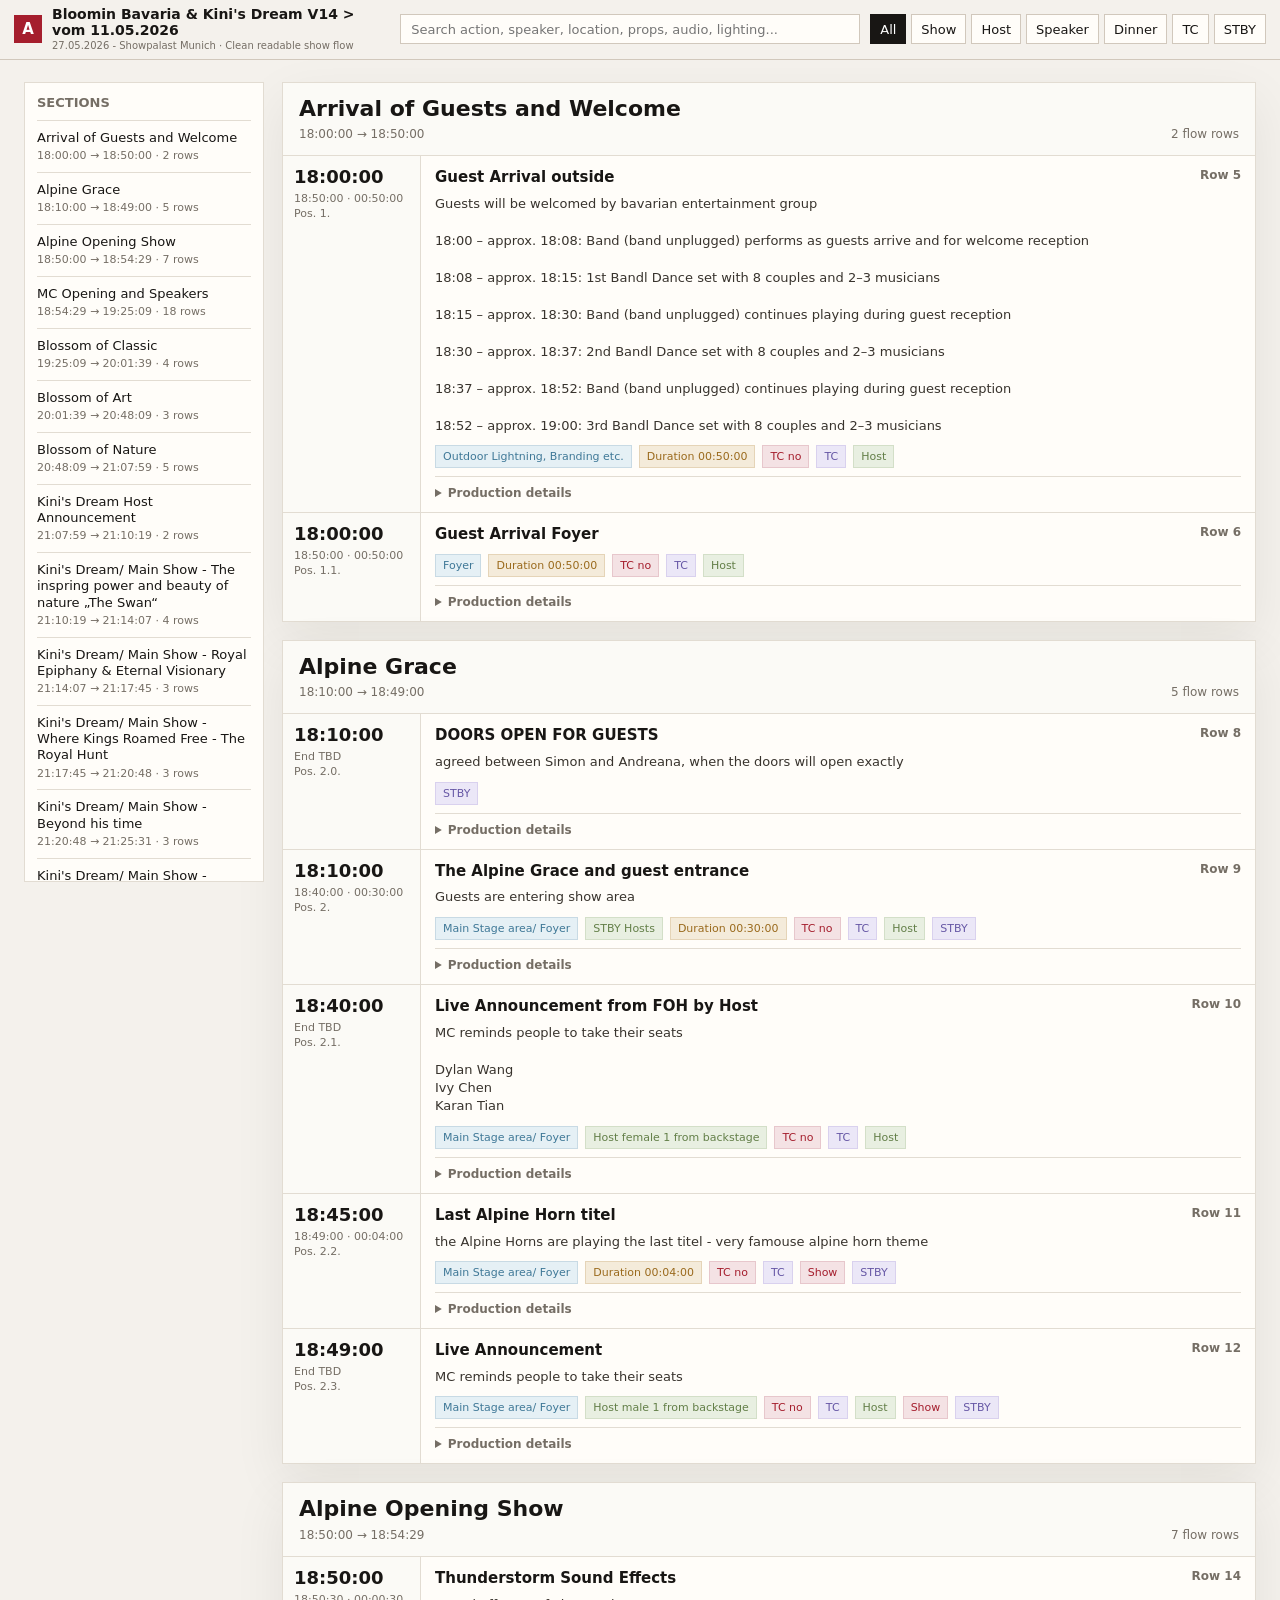
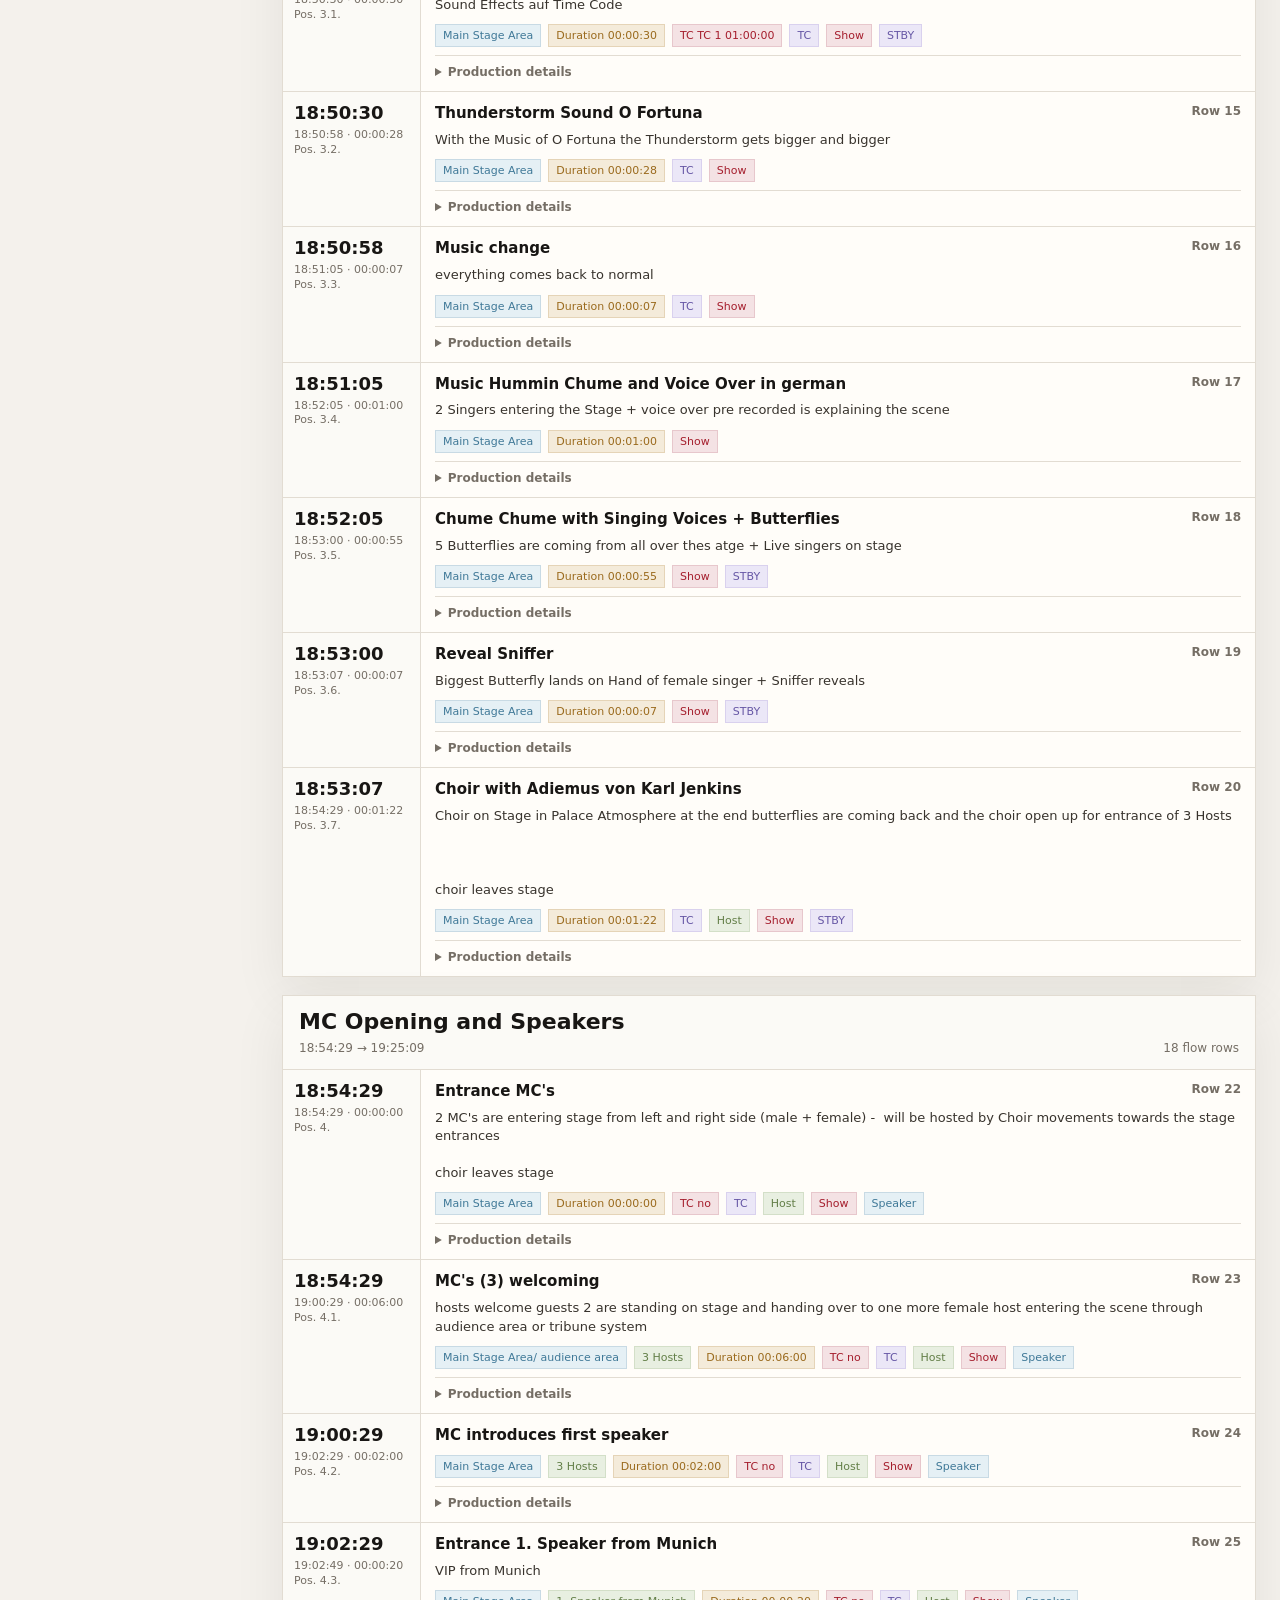
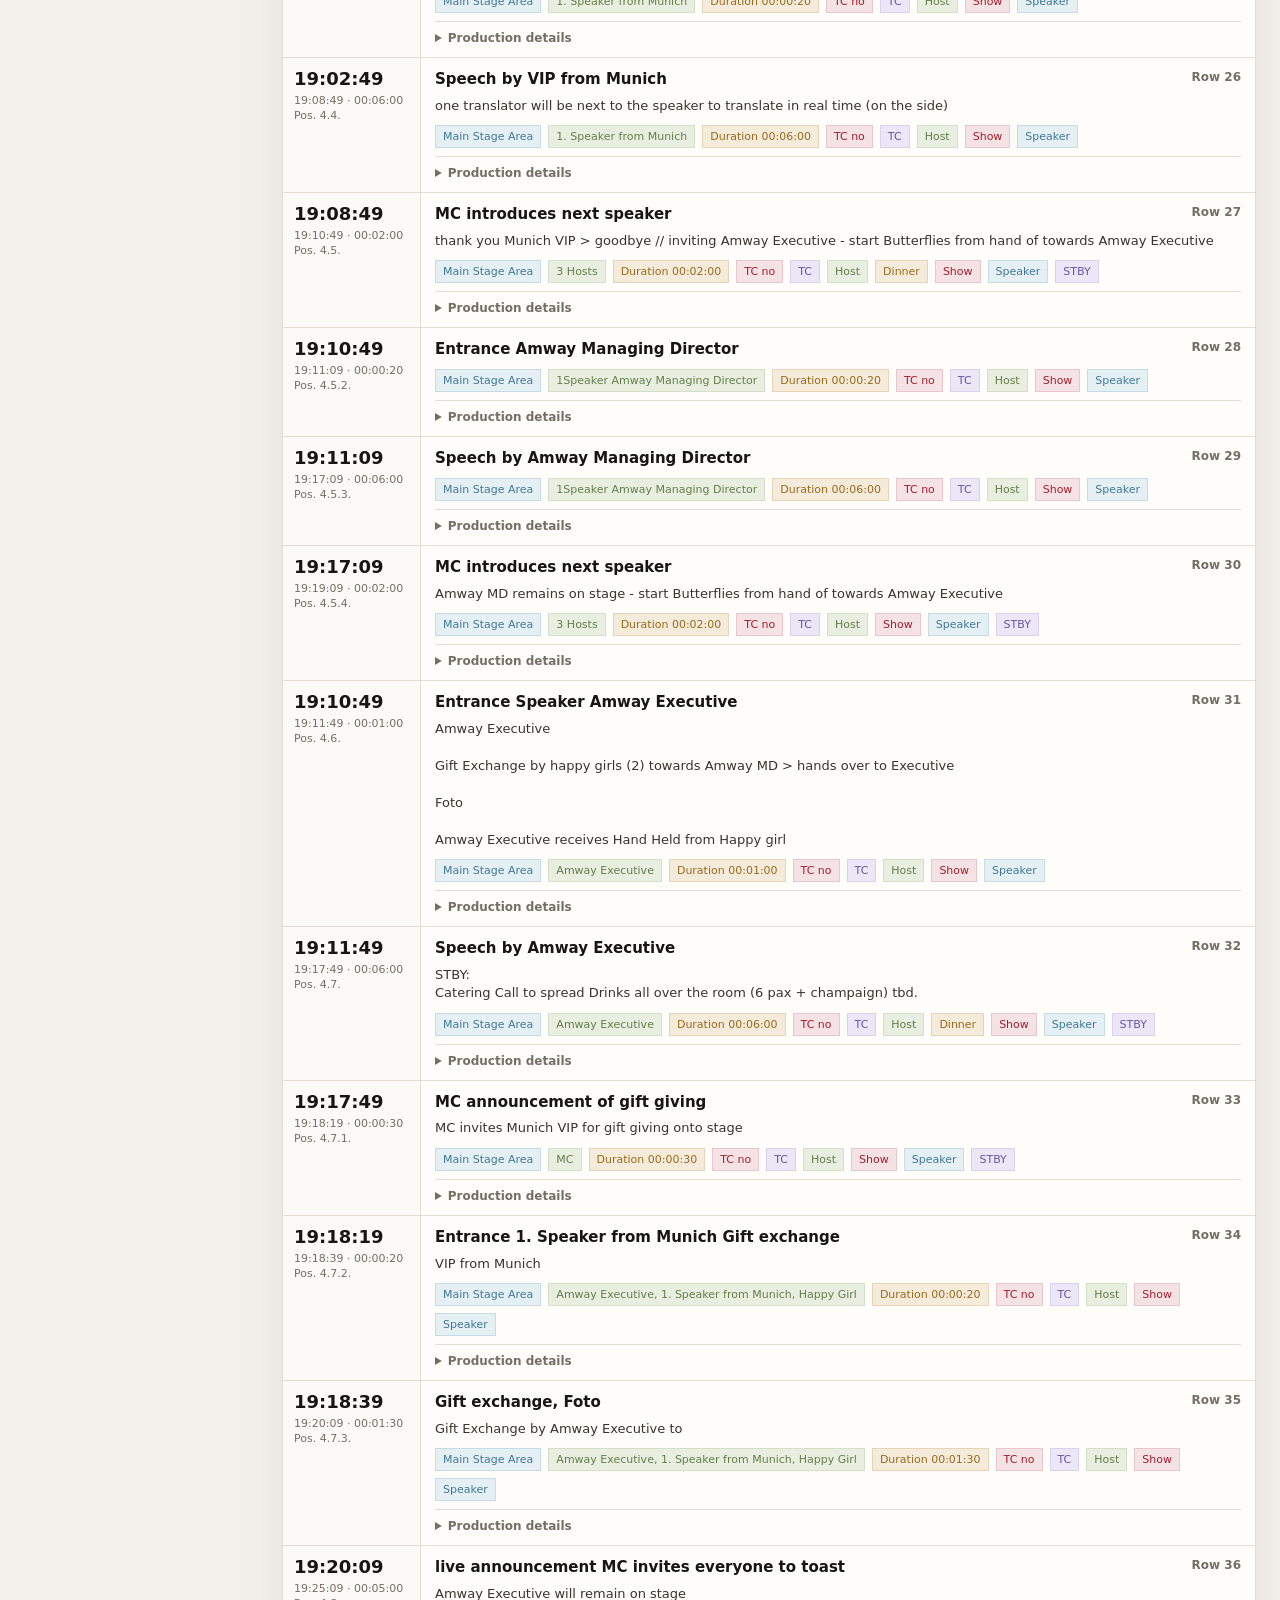
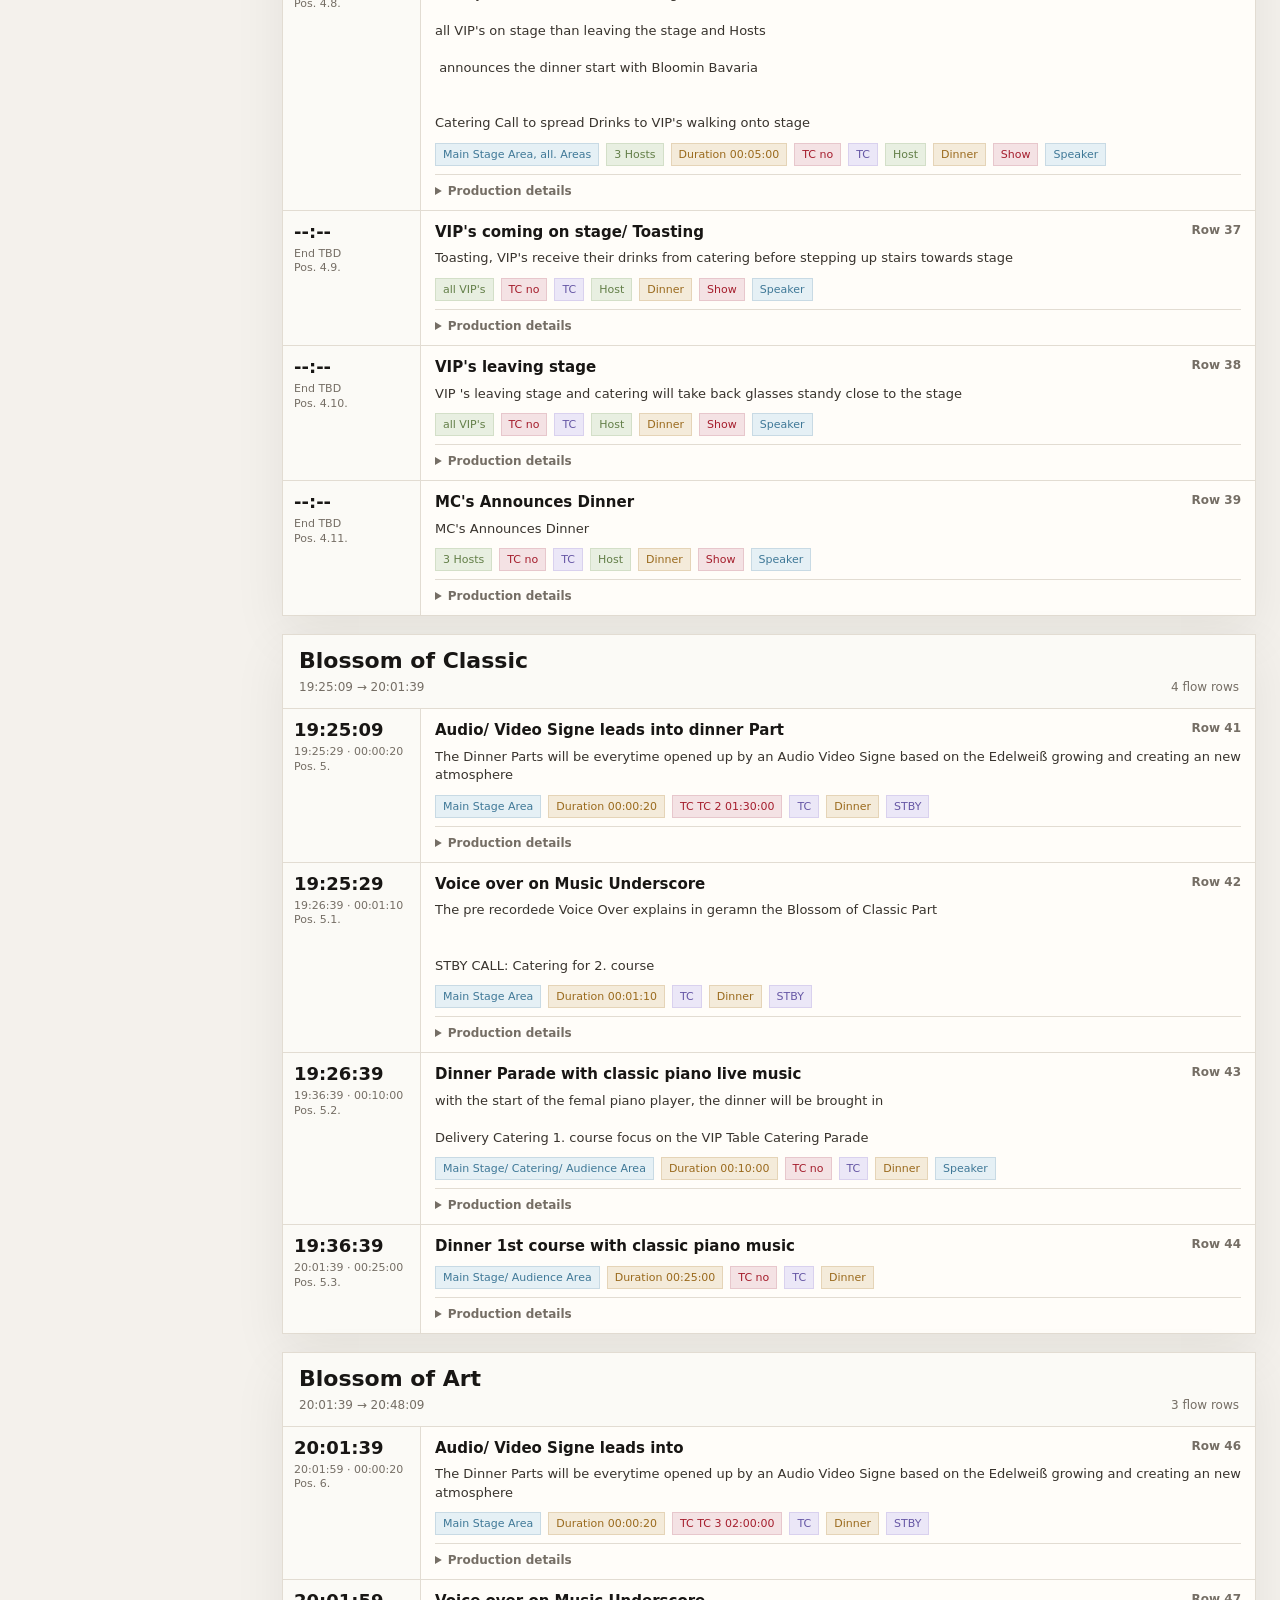
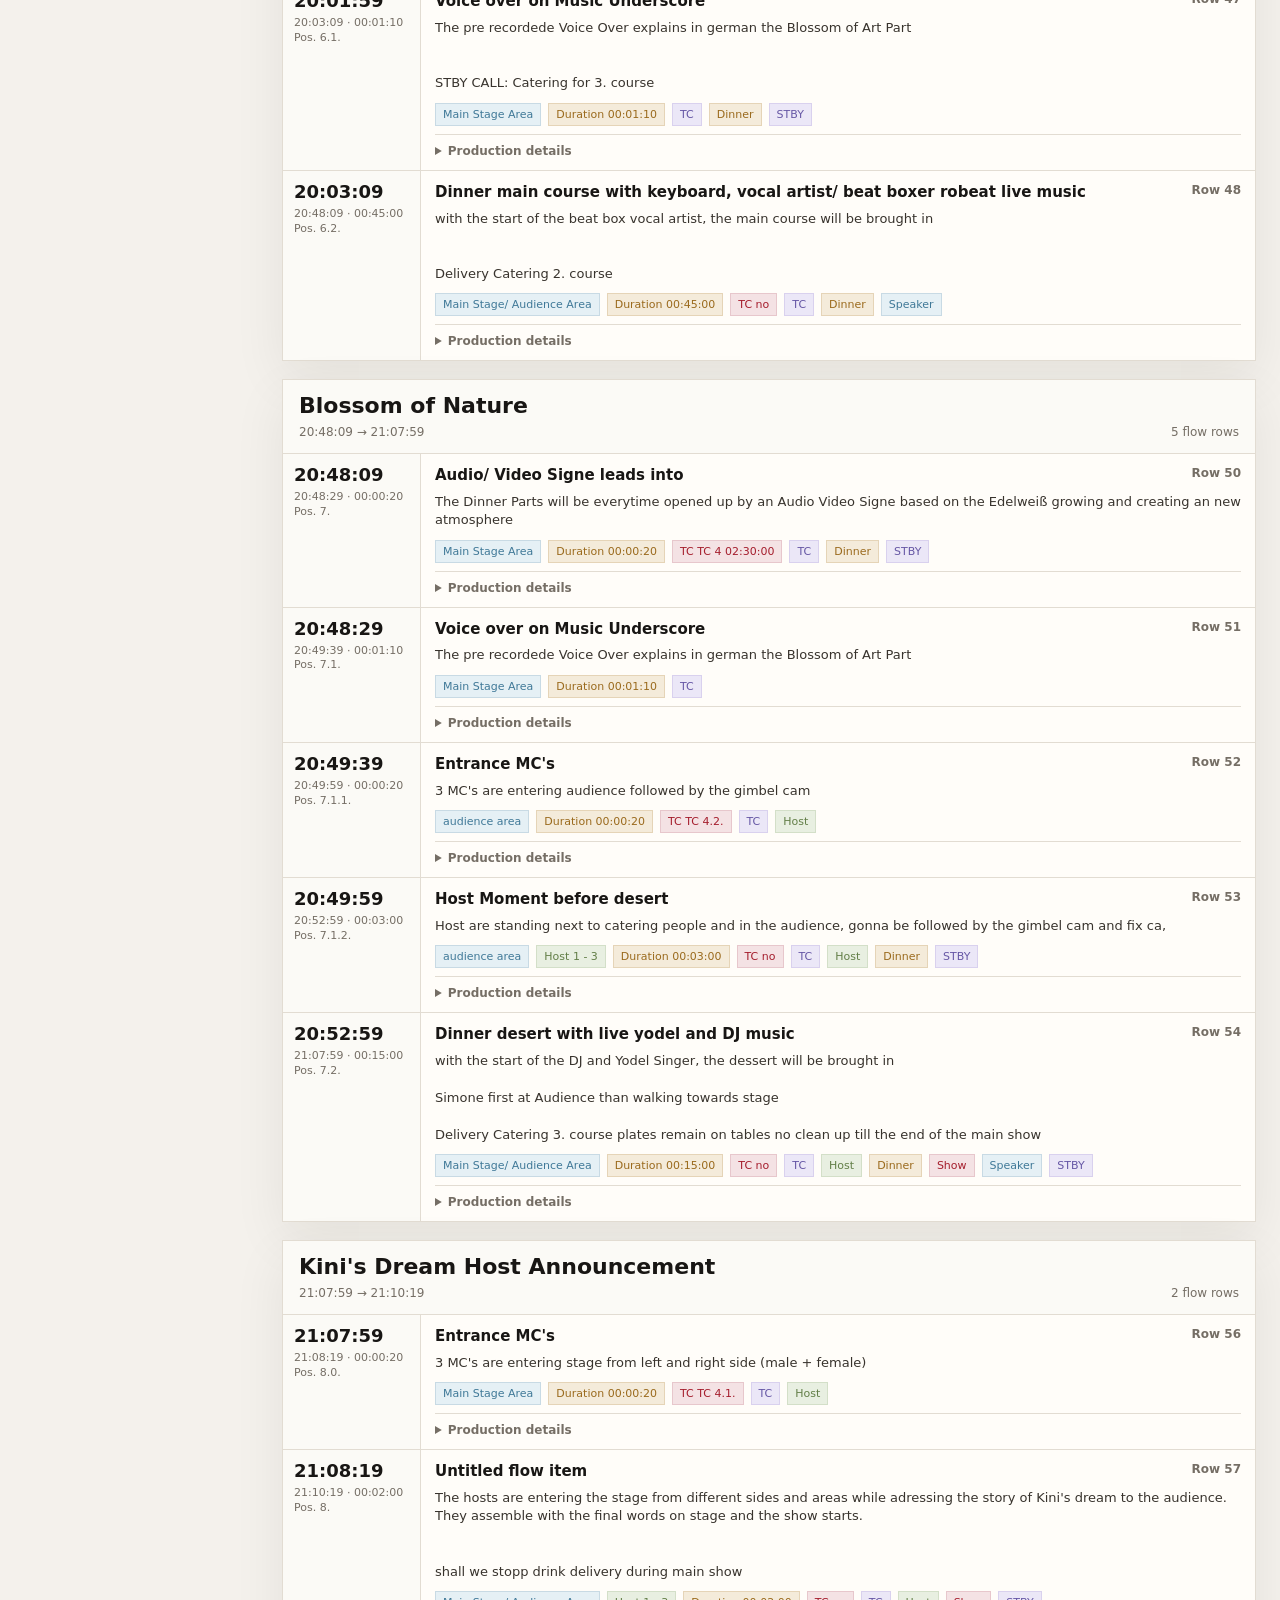
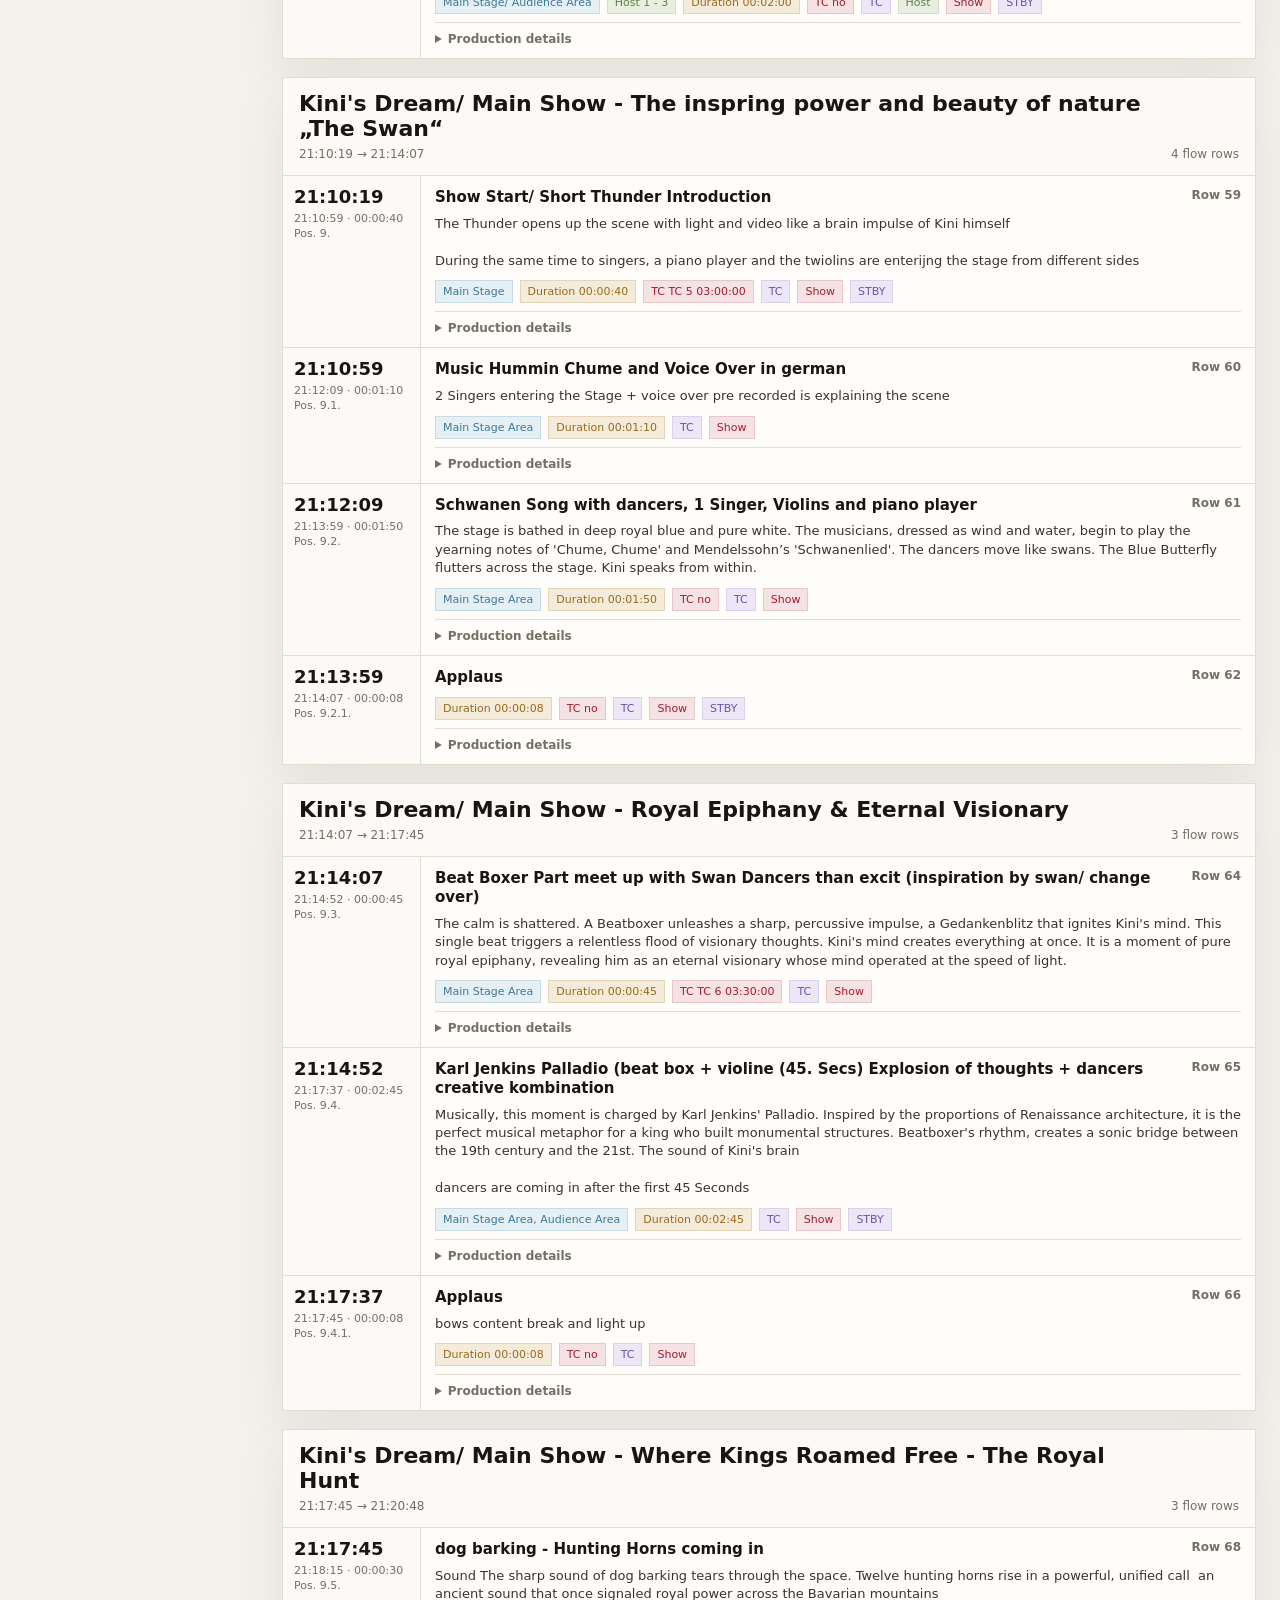
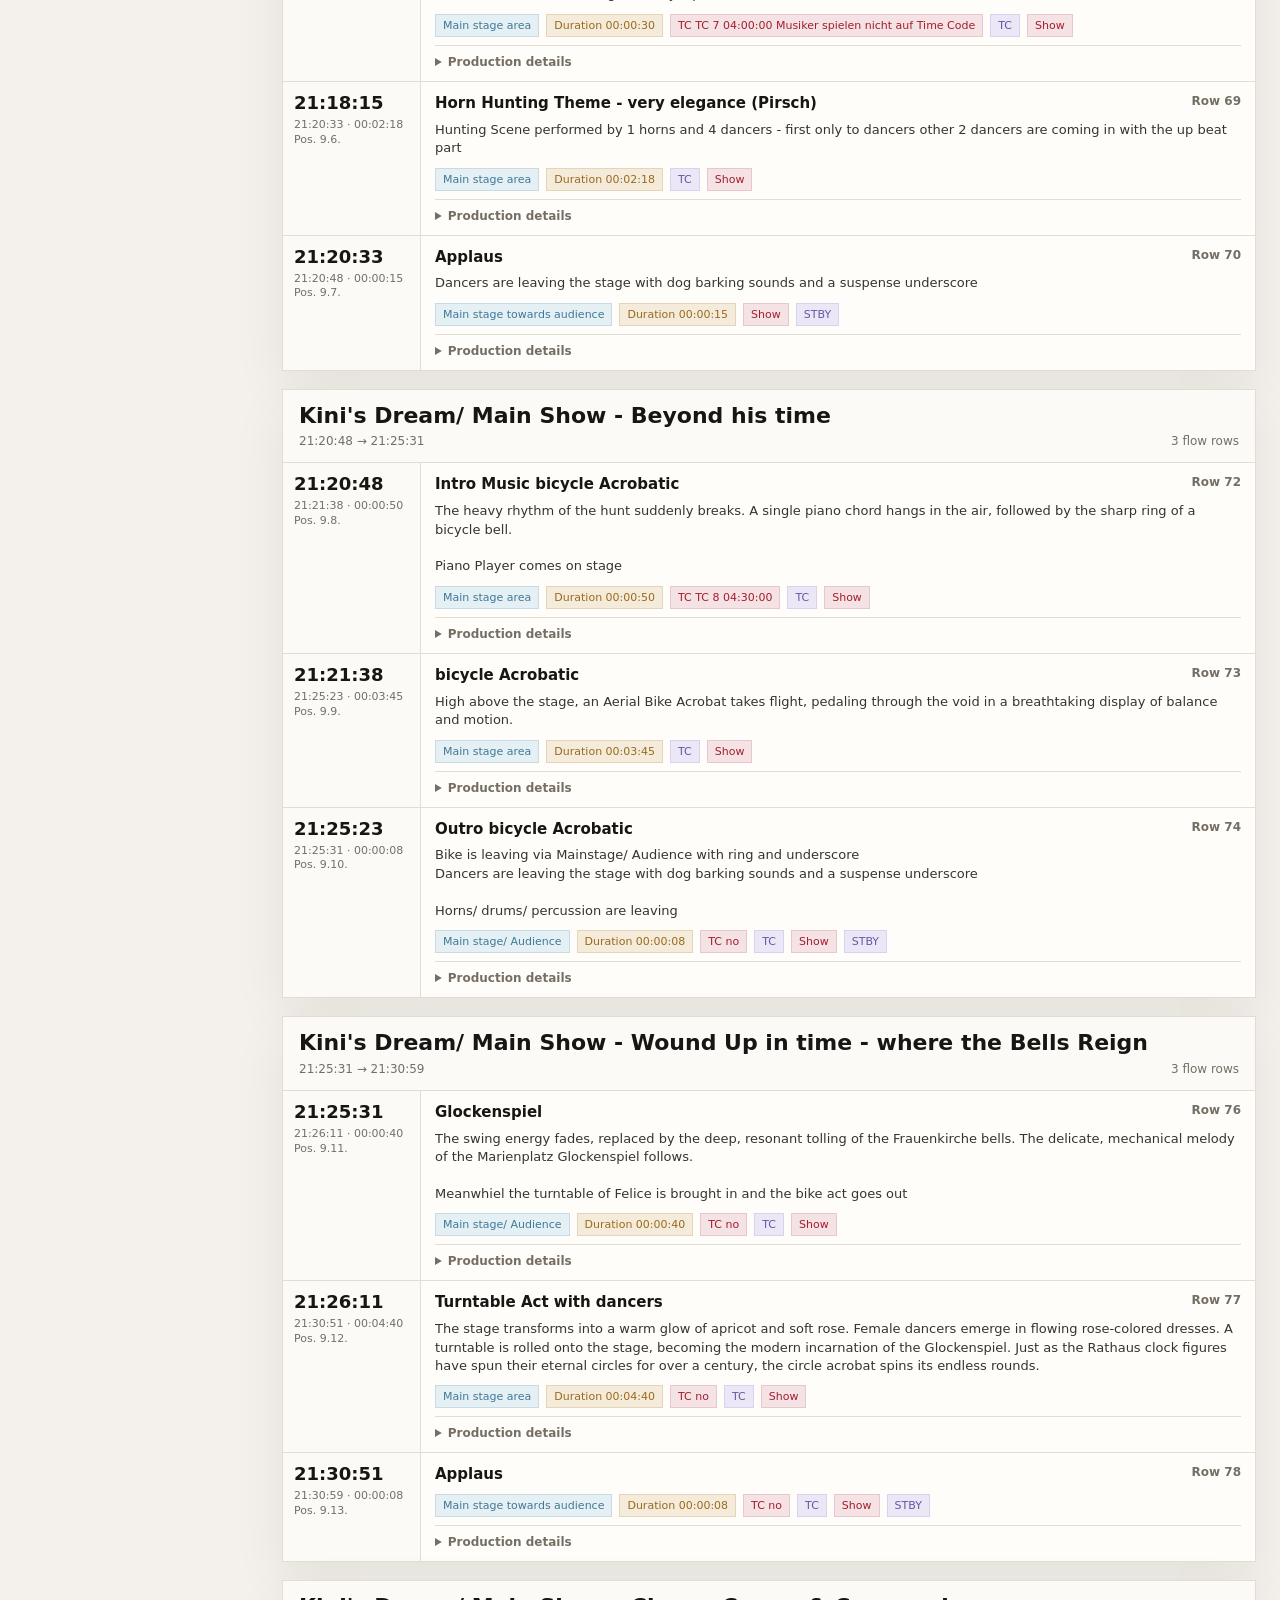
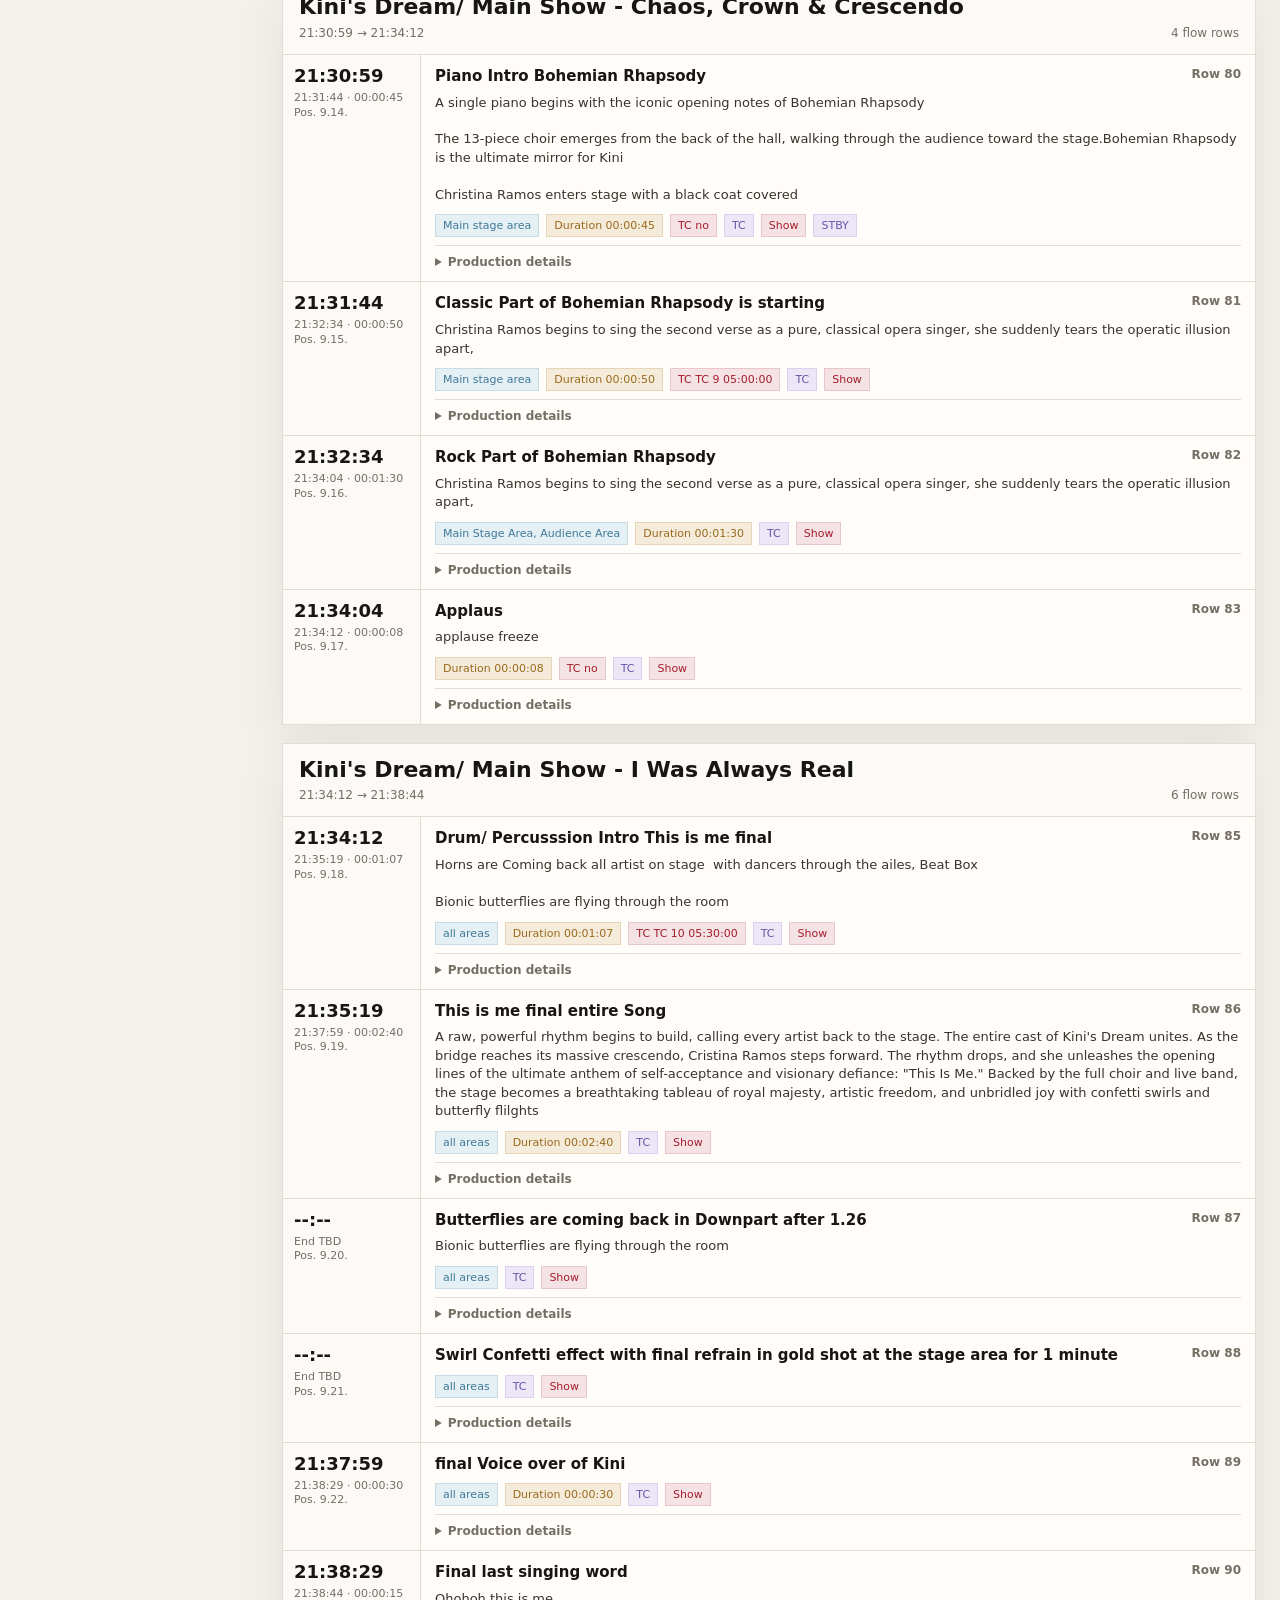
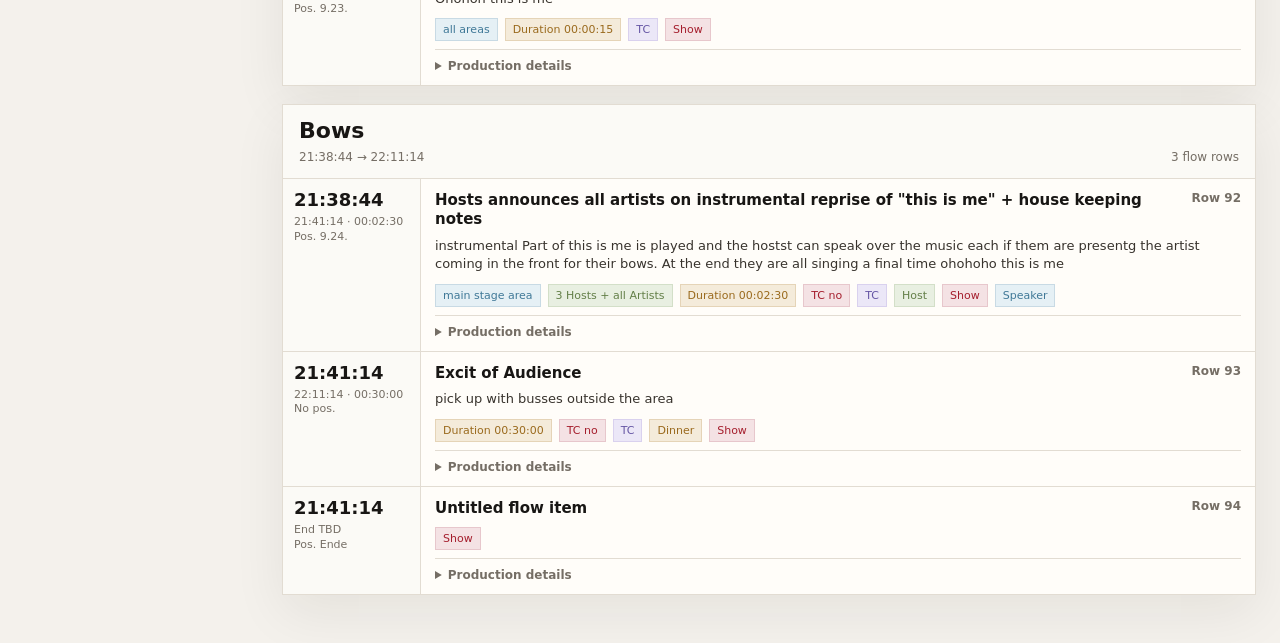
==== commit ba5c5e35: "Compact Amway flow header" ====
--- a/amway-munich-2026-flow/index.html
+++ b/amway-munich-2026-flow/index.html
@@ -4,13 +4,13 @@
 <style>
 :root{--bg:#f4f1ec;--paper:#fffdf9;--ink:#181614;--muted:#756e65;--line:#e2dcd2;--line2:#d1c8bc;--red:#a51e2d;--soft-red:#f4e2e4;--blue:#3f7897;--soft-blue:#e5f0f5;--green:#637f48;--soft-green:#e8efe1;--gold:#9a6a1d;--soft-gold:#f4ebda;--lav:#6657a5;--soft-lav:#ebe7f7;}
 *{box-sizing:border-box} html{scroll-behavior:smooth} body{margin:0;background:var(--bg);color:var(--ink);font-family:Inter,ui-sans-serif,system-ui,-apple-system,BlinkMacSystemFont,"Segoe UI",Arial,sans-serif;letter-spacing:0} button,input,select{font:inherit}
-.header{position:sticky;top:0;z-index:80;background:rgba(244,241,236,.96);backdrop-filter:blur(14px);border-bottom:1px solid var(--line2);padding:12px 22px;display:grid;grid-template-columns:auto minmax(220px,1fr) minmax(260px,420px) auto;gap:12px;align-items:center}.brand{min-width:0}.mark{width:34px;height:34px;background:var(--red);color:white;display:grid;place-items:center;font-weight:900}h1{margin:0;font-size:17px;line-height:1.15;overflow-wrap:anywhere}.sub{font-size:12px;color:var(--muted);margin-top:3px}.search{min-width:0}.search input{width:100%;height:38px;border:1px solid var(--line2);background:var(--paper);padding:0 12px;color:var(--ink);outline:none}.search input:focus{border-color:var(--red);box-shadow:0 0 0 3px rgba(165,30,45,.12)}.chips{display:flex;gap:7px;flex-wrap:wrap;justify-content:flex-end}.chip{height:36px;border:1px solid var(--line2);background:var(--paper);padding:0 10px;cursor:pointer;color:var(--ink);white-space:nowrap}.chip.active{background:#181614;color:white;border-color:#181614}
-.layout{display:grid;grid-template-columns:240px minmax(0,1fr);gap:18px;padding:22px 24px 48px;max-width:1680px;margin:0 auto} .nav{position:sticky;top:78px;align-self:start;background:var(--paper);border:1px solid var(--line);padding:12px;max-height:calc(100vh - 100px);overflow:auto} .nav h3{margin:0 0 10px;font-size:13px;text-transform:uppercase;color:var(--muted)} .nav a{display:block;text-decoration:none;color:var(--ink);border-top:1px solid var(--line);padding:9px 0;font-size:13px;line-height:1.25} .nav a span{display:block;color:var(--muted);font-size:11px;margin-top:3px}
+.header{position:sticky;top:0;z-index:80;background:rgba(244,241,236,.96);backdrop-filter:blur(14px);border-bottom:1px solid var(--line2);padding:7px 14px;display:grid;grid-template-columns:auto minmax(220px,1fr) minmax(240px,460px) auto;gap:10px;align-items:center}.brand{min-width:0}.mark{width:28px;height:28px;background:var(--red);color:white;display:grid;place-items:center;font-weight:900;font-size:15px}h1{margin:0;font-size:14px;line-height:1.12;overflow-wrap:anywhere}.sub{font-size:10px;color:var(--muted);margin-top:2px;line-height:1.15}.search{min-width:0}.search input{width:100%;height:30px;border:1px solid var(--line2);background:var(--paper);padding:0 10px;color:var(--ink);outline:none;font-size:13px}.search input:focus{border-color:var(--red);box-shadow:0 0 0 3px rgba(165,30,45,.12)}.chips{display:flex;gap:5px;flex-wrap:wrap;justify-content:flex-end}.chip{height:30px;border:1px solid var(--line2);background:var(--paper);padding:0 9px;cursor:pointer;color:var(--ink);white-space:nowrap;font-size:13px}.chip.active{background:#181614;color:white;border-color:#181614}
+.layout{display:grid;grid-template-columns:240px minmax(0,1fr);gap:18px;padding:22px 24px 48px;max-width:1680px;margin:0 auto} .nav{position:sticky;top:48px;align-self:start;background:var(--paper);border:1px solid var(--line);padding:12px;max-height:calc(100vh - 100px);overflow:auto} .nav h3{margin:0 0 10px;font-size:13px;text-transform:uppercase;color:var(--muted)} .nav a{display:block;text-decoration:none;color:var(--ink);border-top:1px solid var(--line);padding:9px 0;font-size:13px;line-height:1.25} .nav a span{display:block;color:var(--muted);font-size:11px;margin-top:3px}
 .flow{display:grid;gap:18px} .section{background:var(--paper);border:1px solid var(--line);box-shadow:0 18px 50px rgba(33,27,20,.07)} .section-head{padding:14px 16px;border-bottom:1px solid var(--line);display:flex;justify-content:space-between;gap:16px;align-items:end;background:#fbfaf6} .section-head h3{margin:0;font-size:22px;line-height:1.12} .section-head p{margin:6px 0 0;color:var(--muted);font-size:12px} .count{white-space:nowrap;color:var(--muted);font-size:12px}
 .row{display:grid;grid-template-columns:138px minmax(0,1fr);border-bottom:1px solid var(--line)} .row:last-child{border-bottom:0} .time{background:#fbfaf6;border-right:1px solid var(--line);padding:12px 11px} .time b{display:block;font-size:18px;line-height:1} .time span{display:block;color:var(--muted);font-size:11px;margin-top:6px;line-height:1.35} .content{padding:12px 14px;min-width:0} .topline{display:flex;align-items:flex-start;justify-content:space-between;gap:12px;margin-bottom:8px} .title{font-size:15px;font-weight:830;line-height:1.25} .pos{color:var(--muted);font-size:12px;font-weight:700;white-space:nowrap} .desc{color:#38332d;font-size:13px;line-height:1.42;white-space:pre-wrap;overflow-wrap:anywhere;margin:0 0 10px} .meta{display:flex;gap:7px;flex-wrap:wrap;margin-bottom:8px} .pill{font-size:11px;padding:4px 7px;border:1px solid var(--line2);background:#fff;color:#4c463f} .pill.red{background:var(--soft-red);border-color:#e7c7cc;color:var(--red)} .pill.blue{background:var(--soft-blue);border-color:#c8dae4;color:var(--blue)} .pill.green{background:var(--soft-green);border-color:#d3dfc8;color:var(--green)} .pill.gold{background:var(--soft-gold);border-color:#e5d4b7;color:var(--gold)} .pill.lav{background:var(--soft-lav);border-color:#d9d1ee;color:var(--lav)}
 details{border-top:1px solid var(--line);padding-top:9px} summary{cursor:pointer;color:var(--muted);font-size:12px;font-weight:760} .details{display:grid;grid-template-columns:repeat(2,minmax(0,1fr));gap:9px;margin-top:10px} .field{border:1px solid var(--line);background:#fbfaf6;padding:9px;min-width:0} .field label{display:block;color:var(--muted);font-size:10px;text-transform:uppercase;margin-bottom:4px;font-weight:800} .field div{font-size:12px;line-height:1.35;white-space:pre-wrap;overflow-wrap:anywhere} .empty{color:#aaa299} .hidden{display:none!important}
-@media(max-width:1180px){.header{grid-template-columns:auto minmax(220px,1fr);}.search{grid-column:1 / -1}.chips{grid-column:1 / -1;justify-content:flex-start}.layout{grid-template-columns:1fr;padding:14px 18px 40px}.nav{position:sticky;top:116px;z-index:55;max-height:none;overflow-x:auto;white-space:nowrap;padding:10px 12px}.nav h3{display:none}.nav a{display:inline-block;border-top:0;border-right:1px solid var(--line);padding:8px 12px;min-width:150px;vertical-align:top}.nav a span{white-space:normal}.flow{gap:14px}.section{box-shadow:0 10px 28px rgba(33,27,20,.05)}}
-@media(max-width:680px){body{background:#f7f4ee}.header{position:sticky;grid-template-columns:30px minmax(0,1fr);gap:9px;padding:9px 10px}.mark{width:30px;height:30px}.brand{min-width:0}h1{font-size:14px;line-height:1.18}.sub{font-size:10px;white-space:nowrap;overflow:hidden;text-overflow:ellipsis}.search{grid-column:1 / -1}.search input{height:36px;font-size:14px}.chips{grid-column:1 / -1;flex-wrap:nowrap;overflow-x:auto;justify-content:flex-start;padding-bottom:2px;-webkit-overflow-scrolling:touch}.chip{height:32px;font-size:12px;padding:0 9px}.layout{padding:10px 10px 28px;gap:10px}.nav{top:118px;margin-left:-10px;margin-right:-10px;border-left:0;border-right:0;padding:8px 10px;background:rgba(255,253,249,.98);box-shadow:0 8px 18px rgba(33,27,20,.06)}.nav a{min-width:132px;font-size:12px;padding:7px 10px}.nav a span{font-size:10px}.flow{gap:10px}.section{border-left:0;border-right:0;margin-left:-10px;margin-right:-10px;box-shadow:none}.section-head{padding:12px 12px;display:block}.section-head h3{font-size:18px}.section-head p{font-size:11px}.count{display:block;margin-top:5px}.row{grid-template-columns:1fr;border-bottom:8px solid var(--bg)}.time{display:flex;align-items:center;justify-content:space-between;gap:12px;border-right:0;border-bottom:1px solid var(--line);padding:10px 12px}.time b{font-size:17px}.time span{text-align:right;margin-top:0;font-size:10px}.content{padding:11px 12px}.topline{display:block;margin-bottom:7px}.title{font-size:15px;line-height:1.28}.pos{margin-top:5px;font-size:11px}.desc{font-size:12px;line-height:1.38;margin-bottom:8px}.meta{gap:5px;margin-bottom:7px}.pill{font-size:10px;padding:3px 6px}details{padding-top:8px}summary{font-size:12px}.details{grid-template-columns:1fr;gap:7px}.field{padding:8px}.field div{font-size:11px;line-height:1.32}}
+@media(max-width:1180px){.header{grid-template-columns:auto minmax(220px,1fr);}.search{grid-column:1 / -1}.chips{grid-column:1 / -1;justify-content:flex-start}.layout{grid-template-columns:1fr;padding:14px 18px 40px}.nav{position:sticky;top:96px;z-index:55;max-height:none;overflow-x:auto;white-space:nowrap;padding:10px 12px}.nav h3{display:none}.nav a{display:inline-block;border-top:0;border-right:1px solid var(--line);padding:8px 12px;min-width:150px;vertical-align:top}.nav a span{white-space:normal}.flow{gap:14px}.section{box-shadow:0 10px 28px rgba(33,27,20,.05)}}
+@media(max-width:680px){body{background:#f7f4ee}.header{position:sticky;grid-template-columns:24px minmax(0,1fr);gap:7px;padding:6px 8px}.mark{width:24px;height:24px;font-size:13px}.brand{min-width:0}h1{font-size:12px;line-height:1.14}.sub{display:none}.search{grid-column:1 / -1}.search input{height:30px;font-size:12px;padding:0 9px}.chips{grid-column:1 / -1;flex-wrap:nowrap;overflow-x:auto;justify-content:flex-start;padding-bottom:1px;-webkit-overflow-scrolling:touch}.chip{height:28px;font-size:11px;padding:0 8px}.layout{padding:8px 10px 28px;gap:9px}.nav{top:91px;margin-left:-10px;margin-right:-10px;border-left:0;border-right:0;padding:8px 10px;background:rgba(255,253,249,.98);box-shadow:0 8px 18px rgba(33,27,20,.06)}.nav a{min-width:132px;font-size:12px;padding:7px 10px}.nav a span{font-size:10px}.flow{gap:10px}.section{border-left:0;border-right:0;margin-left:-10px;margin-right:-10px;box-shadow:none}.section-head{padding:12px 12px;display:block}.section-head h3{font-size:18px}.section-head p{font-size:11px}.count{display:block;margin-top:5px}.row{grid-template-columns:1fr;border-bottom:8px solid var(--bg)}.time{display:flex;align-items:center;justify-content:space-between;gap:12px;border-right:0;border-bottom:1px solid var(--line);padding:10px 12px}.time b{font-size:17px}.time span{text-align:right;margin-top:0;font-size:10px}.content{padding:11px 12px}.topline{display:block;margin-bottom:7px}.title{font-size:15px;line-height:1.28}.pos{margin-top:5px;font-size:11px}.desc{font-size:12px;line-height:1.38;margin-bottom:8px}.meta{gap:5px;margin-bottom:7px}.pill{font-size:10px;padding:3px 6px}details{padding-top:8px}summary{font-size:12px}.details{grid-template-columns:1fr;gap:7px}.field{padding:8px}.field div{font-size:11px;line-height:1.32}}
 @media print{.header,.nav{display:none}.layout{display:block;padding:0}.section{box-shadow:none;break-inside:avoid}body{background:white}}
 </style></head><body>
 <header class="header"><div class="mark">A</div><div class="brand"><h1>Bloomin Bavaria &amp; Kini&#x27;s Dream 
